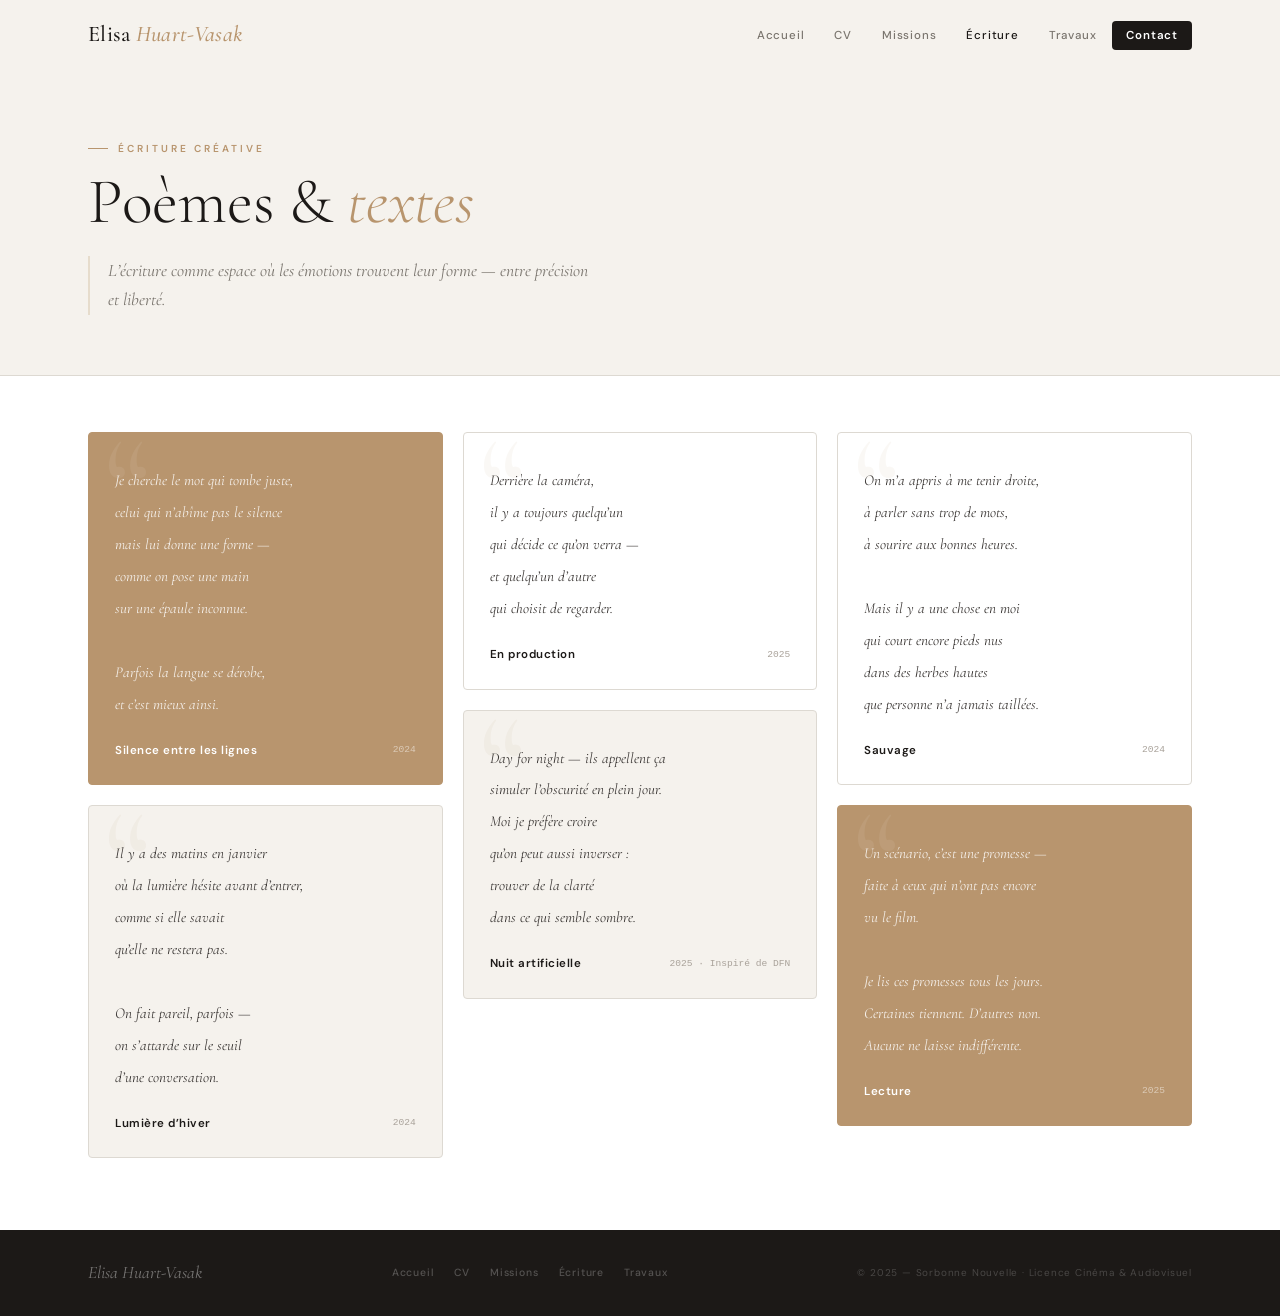
==== creation.html @ 59c96360 "Update creation.html" ====
<!DOCTYPE html>
<html lang="fr">
<head>
  <meta charset="UTF-8">
  <meta name="viewport" content="width=device-width, initial-scale=1.0">
  <title>Écriture — Elisa Huart-Vasak</title>
  <link rel="preconnect" href="https://fonts.googleapis.com">
  <link rel="preconnect" href="https://fonts.gstatic.com" crossorigin>
  <link href="https://fonts.googleapis.com/css2?family=Cormorant+Garamond:ital,wght@0,300;0,400;0,500;0,600;1,300;1,400;1,600&family=DM+Sans:ital,opsz,wght@0,9..40,300;0,9..40,400;0,9..40,500;0,9..40,600;1,9..40,300&display=swap" rel="stylesheet">
  <link rel="stylesheet" href="https://cdnjs.cloudflare.com/ajax/libs/font-awesome/6.5.0/css/all.min.css">
  <style>
/* ================================================
   ELISA MOREAU — Portfolio
   Style : Canva Editorial · Blanc cassé · Luxe soft
   Fonts : Cormorant Garamond + DM Sans
   ================================================ */

@import url('https://fonts.googleapis.com/css2?family=Cormorant+Garamond:ital,wght@0,300;0,400;0,500;0,600;1,300;1,400;1,600&family=DM+Sans:ital,opsz,wght@0,9..40,300;0,9..40,400;0,9..40,500;0,9..40,600;1,9..40,300&display=swap');

/* ── VARIABLES ─────────────────────────────── */
:root {
  --cream:    #f5f2ed;
  --cream2:   #ede9e2;
  --cream3:   #e4dfd6;
  --white:    #ffffff;
  --ink:      #1c1917;
  --ink2:     #3c3836;
  --ink3:     #7a756e;
  --ink4:     #a9a29a;
  --border:   #ddd9d2;
  --border2:  #ccc7bf;
  --sand:     #c4a882;
  --sand2:    #b8956e;
  --sand-bg:  rgba(196,168,130,.1);
  --sand-bdr: rgba(196,168,130,.3);
  --serif:    'Cormorant Garamond', Georgia, serif;
  --sans:     'DM Sans', sans-serif;
  --ease:     cubic-bezier(.22,1,.36,1);
  --r:        4px;
}

/* ── RESET ─────────────────────────────────── */
*,*::before,*::after{box-sizing:border-box;margin:0;padding:0}
html{scroll-behavior:smooth}
body{
  background:var(--white);
  color:var(--ink);
  font-family:var(--sans);
  font-size:14.5px;
  line-height:1.7;
  -webkit-font-smoothing:antialiased;
  overflow-x:hidden;
}
a{color:inherit;text-decoration:none}
img{max-width:100%;display:block;object-fit:cover}
ul{list-style:none}
button{font-family:inherit;cursor:pointer;border:none;background:none}

/* ── SCROLLBAR ─────────────────────────────── */
::-webkit-scrollbar{width:3px}
::-webkit-scrollbar-track{background:var(--cream)}
::-webkit-scrollbar-thumb{background:var(--sand);border-radius:2px}

/* ================================================
   NAVIGATION
   ================================================ */
.nav{
  position:fixed;top:0;left:0;right:0;z-index:900;
  transition:background .4s,border-color .4s,box-shadow .4s;
  border-bottom:1px solid transparent;
}
.nav.scrolled{
  background:rgba(255,255,255,.96);
  backdrop-filter:blur(20px);
  border-bottom-color:var(--border);
  box-shadow:0 1px 0 var(--border);
}
.nav-inner{
  max-width:1200px;margin:0 auto;padding:0 48px;
  height:68px;display:flex;align-items:center;justify-content:space-between;
}
.nav-brand{
  font-family:var(--serif);
  font-size:1.4rem;font-weight:500;
  letter-spacing:.3px;color:var(--ink);
}
.nav-brand em{font-style:italic;color:var(--sand2)}
.nav-links{display:flex;align-items:center;gap:2px}
.nav-links a{
  font-size:.72rem;font-weight:500;letter-spacing:.8px;
  color:var(--ink3);padding:7px 14px;border-radius:var(--r);
  transition:color .2s,background .2s;
}
.nav-links a:hover{color:var(--ink);background:var(--cream)}
.nav-links a.active{color:var(--ink)}
.nav-cta{
  background:var(--ink) !important;color:var(--white) !important;
  border-radius:var(--r) !important;font-weight:600 !important;
  transition:background .25s,transform .2s !important;
}
.nav-cta:hover{background:var(--sand2) !important;transform:translateY(-1px)}
.burger{display:none;flex-direction:column;gap:5px;width:26px}
.burger span{display:block;height:1.5px;background:var(--ink);border-radius:2px;transition:.3s}

/* ================================================
   BUTTONS
   ================================================ */
.btn{
  display:inline-flex;align-items:center;gap:8px;
  font-family:var(--sans);font-size:.72rem;font-weight:600;
  letter-spacing:.8px;padding:12px 28px;border-radius:var(--r);
  transition:.25s var(--ease);cursor:pointer;border:none;
}
.btn-dark{background:var(--ink);color:var(--white)}
.btn-dark:hover{background:var(--sand2);transform:translateY(-2px);box-shadow:0 6px 20px rgba(184,149,110,.25)}
.btn-outline{background:transparent;color:var(--ink2);border:1.5px solid var(--border2)}
.btn-outline:hover{border-color:var(--sand);color:var(--sand2);transform:translateY(-2px)}
.btn-sand{background:var(--sand-bg);color:var(--sand2);border:1px solid var(--sand-bdr)}
.btn-sand:hover{background:var(--sand2);color:var(--white);transform:translateY(-1px)}

/* ================================================
   LAYOUT
   ================================================ */
.container{max-width:1200px;margin:0 auto;padding:0 48px}
.section{padding:100px 0}
.section-cream{background:var(--cream)}
.section-cream2{background:var(--cream2)}

/* ================================================
   ATOMS
   ================================================ */
.eyebrow{
  font-family:var(--sans);font-size:.63rem;font-weight:600;
  letter-spacing:3px;text-transform:uppercase;color:var(--sand2);
  display:flex;align-items:center;gap:10px;margin-bottom:14px;
}
.eyebrow::before{content:'';width:20px;height:1px;background:var(--sand2);flex-shrink:0}
.h1-display{
  font-family:var(--serif);font-size:clamp(3.5rem,7vw,7rem);
  font-weight:300;line-height:.92;letter-spacing:-.5px;color:var(--ink);
}
.h1-display em{font-style:italic;color:var(--sand2);display:block}
.h2{
  font-family:var(--serif);font-size:clamp(2rem,4vw,3.4rem);
  font-weight:300;line-height:1.1;color:var(--ink);letter-spacing:-.3px;
}
.h2 em{font-style:italic;color:var(--sand2)}
.h3{
  font-family:var(--serif);font-size:1.45rem;font-weight:500;
  color:var(--ink);line-height:1.2;
}
.body-lg{font-size:.95rem;line-height:1.8;color:var(--ink3)}
.body-sm{font-size:.82rem;line-height:1.75;color:var(--ink3)}
.caption{
  font-family:var(--sans);font-size:.62rem;font-weight:600;
  letter-spacing:2px;text-transform:uppercase;color:var(--ink4);
}
.divider{height:1px;background:var(--border);margin:0}
.tag{
  display:inline-block;font-size:.6rem;font-weight:500;letter-spacing:.5px;
  color:var(--ink3);background:var(--cream);border:1px solid var(--border);
  padding:4px 12px;border-radius:99px;transition:.2s;
}
.tag:hover{border-color:var(--sand);color:var(--sand2)}

/* ================================================
   REVEAL ANIMATION
   ================================================ */
[data-r]{
  opacity:0;transform:translateY(20px);
  transition:opacity .75s var(--ease),transform .75s var(--ease);
}
[data-r="right"]{transform:translateX(20px)}
[data-r="left"]{transform:translateX(-20px)}
[data-r="scale"]{transform:scale(.97);opacity:0}
[data-r].in{opacity:1;transform:none}

/* ================================================
   HERO
   ================================================ */
.hero{
  min-height:100svh;display:grid;
  grid-template-columns:1fr 1fr;
  padding-top:68px;
}
.hero-left{
  background:var(--cream);
  display:flex;flex-direction:column;justify-content:center;
  padding:80px 64px 80px 48px;gap:32px;
}
.hero-pretitle{
  display:flex;align-items:center;gap:10px;
  font-size:.63rem;font-weight:600;letter-spacing:3px;
  text-transform:uppercase;color:var(--sand2);
}
.hero-pretitle-line{width:24px;height:1px;background:var(--sand2)}
.hero-title{margin:0}
.hero-sub{
  font-family:var(--serif);font-size:1.15rem;font-style:italic;
  color:var(--ink3);line-height:1.7;max-width:440px;
  padding-left:18px;border-left:2px solid var(--sand-bdr);
}
.hero-btns{display:flex;gap:12px;flex-wrap:wrap}
.hero-stats{
  display:flex;gap:0;border:1px solid var(--border);border-radius:var(--r);
  overflow:hidden;align-self:flex-start;
}
.hero-stat{
  padding:16px 28px;border-right:1px solid var(--border);
}
.hero-stat:last-child{border-right:none}
.stat-n{font-family:var(--serif);font-size:1.8rem;font-weight:500;color:var(--ink);line-height:1}
.stat-l{font-size:.58rem;font-weight:600;letter-spacing:1.5px;text-transform:uppercase;color:var(--ink4);margin-top:3px}

/* Hero right */
.hero-right{
  position:relative;overflow:hidden;
  background:var(--cream2);
  display:flex;flex-direction:column;
}
.hero-img-main{
  flex:1;position:relative;overflow:hidden;
  background:linear-gradient(160deg,var(--cream2) 0%,var(--cream3) 100%);
  display:flex;align-items:center;justify-content:center;
}
.hero-ph-letter{
  font-family:var(--serif);font-size:18vw;font-weight:300;font-style:italic;
  color:rgba(196,168,130,.15);user-select:none;line-height:1;
}
.hero-img-caption{
  padding:18px 28px;border-top:1px solid var(--border);
  display:flex;align-items:center;justify-content:space-between;
  background:var(--white);
}
.hero-scroll{
  display:flex;align-items:center;gap:10px;
  font-size:.6rem;font-weight:600;letter-spacing:2px;text-transform:uppercase;color:var(--ink4);
}
.hero-scroll-line{
  width:36px;height:1px;background:var(--border2);position:relative;overflow:hidden;
}
.hero-scroll-line::after{
  content:'';position:absolute;top:0;left:-100%;width:100%;height:100%;
  background:var(--sand);animation:slideRight 1.8s var(--ease) infinite;
}
@keyframes slideRight{to{left:100%}}

/* ================================================
   ABOUT
   ================================================ */
.about-grid{
  display:grid;grid-template-columns:340px 1fr;
  gap:0;border:1px solid var(--border);border-radius:var(--r);overflow:hidden;
}
.about-photo{
  background:var(--cream2);position:relative;
  display:flex;align-items:center;justify-content:center;
  min-height:480px;overflow:hidden;
}
.about-ph{
  font-family:var(--serif);font-size:12rem;font-weight:300;font-style:italic;
  color:rgba(196,168,130,.18);user-select:none;
}
.about-photo-label{
  position:absolute;bottom:0;left:0;right:0;
  padding:14px 20px;
  background:rgba(255,255,255,.9);
  backdrop-filter:blur(8px);
  border-top:1px solid var(--border);
}
.about-body{
  padding:52px 52px 48px;
  display:flex;flex-direction:column;gap:28px;
  border-left:1px solid var(--border);
}
.about-quote{
  font-family:var(--serif);font-size:1.4rem;font-style:italic;
  color:var(--ink2);line-height:1.65;
  border-left:2px solid var(--sand);padding-left:20px;
}
.about-text{font-size:.86rem;color:var(--ink3);line-height:1.8}
.about-pills{display:flex;flex-wrap:wrap;gap:8px}
.about-info-grid{
  display:grid;grid-template-columns:1fr 1fr;gap:0;
  border:1px solid var(--border);border-radius:var(--r);overflow:hidden;
}
.about-info-item{
  padding:14px 18px;border-right:1px solid var(--border);border-bottom:1px solid var(--border);
}
.about-info-item:nth-child(2n){border-right:none}
.about-info-item:nth-last-child(-n+2){border-bottom:none}
.info-k{font-size:.6rem;font-weight:600;letter-spacing:1.5px;text-transform:uppercase;color:var(--ink4);margin-bottom:3px}
.info-v{font-size:.82rem;color:var(--ink2);font-weight:500}
.about-cta{
  display:inline-flex;align-items:center;gap:8px;
  font-size:.72rem;font-weight:600;letter-spacing:.5px;color:var(--sand2);
  padding-bottom:2px;border-bottom:1px solid var(--sand-bdr);
  transition:gap .2s,border-color .2s;align-self:flex-start;
}
.about-cta:hover{gap:13px;border-color:var(--sand2)}

/* ================================================
   SECTION HEADER
   ================================================ */
.section-hd{
  display:flex;align-items:flex-end;justify-content:space-between;
  margin-bottom:52px;gap:20px;
}
.link-more{
  font-size:.7rem;font-weight:600;letter-spacing:.5px;color:var(--ink3);
  display:flex;align-items:center;gap:7px;white-space:nowrap;
  padding-bottom:2px;border-bottom:1px solid var(--border2);
  transition:color .2s,gap .2s,border-color .2s;
}
.link-more:hover{color:var(--sand2);border-color:var(--sand2);gap:11px}

/* ================================================
   WORKS / PRODUCTIONS
   ================================================ */
.works-feat{
  display:grid;grid-template-columns:1.2fr 1fr;
  border:1px solid var(--border);border-radius:var(--r);
  overflow:hidden;margin-bottom:20px;
  transition:box-shadow .3s;
}
.works-feat:hover{box-shadow:0 8px 40px rgba(0,0,0,.07)}
.works-feat-img{
  background:var(--cream2);position:relative;
  min-height:360px;display:flex;align-items:center;justify-content:center;
  overflow:hidden;
}
.works-feat-img.v2{background:var(--cream3)}
.works-feat-initial{
  font-family:var(--serif);font-size:10rem;font-weight:300;font-style:italic;
  color:rgba(196,168,130,.15);user-select:none;
}
.works-feat-badge{
  position:absolute;top:16px;left:16px;
  font-size:.58rem;font-weight:700;letter-spacing:1.5px;text-transform:uppercase;
  background:var(--ink);color:var(--white);padding:5px 12px;border-radius:2px;
}
.works-feat-overlay{
  position:absolute;inset:0;
  background:rgba(28,25,23,.5);
  display:flex;align-items:center;justify-content:center;
  opacity:0;transition:opacity .3s;
}
.works-feat:hover .works-feat-overlay{opacity:1}
.works-feat-body{
  padding:44px 44px 40px;
  display:flex;flex-direction:column;justify-content:center;gap:20px;
  border-left:1px solid var(--border);
}
.works-num{
  font-family:var(--serif);font-size:4rem;font-weight:300;font-style:italic;
  color:var(--cream3);line-height:1;
}
.works-title{font-family:var(--serif);font-size:2rem;font-weight:500;color:var(--ink);line-height:1.1;margin-bottom:4px}
.works-sub{font-size:.65rem;font-weight:600;letter-spacing:2px;text-transform:uppercase;color:var(--sand2)}
.works-desc{font-size:.84rem;color:var(--ink3);line-height:1.75}
.works-role{
  background:var(--sand-bg);border:1px solid var(--sand-bdr);
  border-radius:var(--r);padding:14px 18px;
}
.works-role-k{font-size:.58rem;font-weight:700;letter-spacing:2px;text-transform:uppercase;color:var(--sand2);margin-bottom:4px}
.works-role-v{font-size:.82rem;color:var(--ink2)}
.works-tags{display:flex;flex-wrap:wrap;gap:7px}

/* Small work cards */
.works-sm-grid{display:grid;grid-template-columns:repeat(3,1fr);gap:16px}
.work-sm{
  background:var(--white);border:1px solid var(--border);border-radius:var(--r);
  padding:28px;transition:box-shadow .25s,transform .25s,border-color .25s;
}
.work-sm:hover{box-shadow:0 4px 24px rgba(0,0,0,.07);transform:translateY(-3px);border-color:var(--sand-bdr)}
.work-sm-icon{
  width:40px;height:40px;background:var(--sand-bg);border:1px solid var(--sand-bdr);
  border-radius:var(--r);display:flex;align-items:center;justify-content:center;
  color:var(--sand2);font-size:.9rem;margin-bottom:16px;
}
.work-sm-title{font-family:var(--serif);font-size:1.1rem;font-weight:500;color:var(--ink);margin-bottom:8px}
.work-sm-desc{font-size:.78rem;color:var(--ink3);line-height:1.65}

/* ================================================
   POEMS
   ================================================ */
.poems-grid{
  columns:3;column-gap:20px;
}
.poem-card{
  break-inside:avoid;background:var(--white);
  border:1px solid var(--border);border-radius:var(--r);
  padding:36px 28px 26px;margin-bottom:20px;position:relative;
  overflow:hidden;transition:box-shadow .3s,transform .3s,border-color .3s;
}
.poem-card:hover{box-shadow:0 6px 28px rgba(0,0,0,.07);transform:translateY(-3px);border-color:var(--border2)}
.poem-card.sand-bg{background:var(--sand2);border-color:var(--sand2)}
.poem-card.cream-bg{background:var(--cream)}
.poem-card.sand-bg .poem-body{color:rgba(255,255,255,.87)}
.poem-card.sand-bg .poem-ft-title{color:#fff}
.poem-card.sand-bg .poem-ft-year{color:rgba(255,255,255,.5)}
.poem-card.sand-bg .poem-q{color:rgba(255,255,255,.08)}
.poem-q{
  position:absolute;top:-18px;left:14px;
  font-family:var(--serif);font-size:9rem;line-height:1;
  color:rgba(196,168,130,.08);user-select:none;pointer-events:none;
}
.poem-body{
  font-family:var(--serif);font-size:.95rem;font-style:italic;
  color:var(--ink2);line-height:2.1;margin-bottom:22px;
  position:relative;z-index:1;
}
.poem-footer{display:flex;align-items:center;justify-content:space-between;gap:8px}
.poem-ft-title{font-size:.72rem;font-weight:600;letter-spacing:.5px;color:var(--ink)}
.poem-ft-year{font-size:.6rem;color:var(--ink4);font-family:monospace}

/* ================================================
   SKILLS
   ================================================ */
.skills-layout{display:grid;grid-template-columns:.85fr 1.15fr;gap:80px;align-items:center}
.skills-bars{display:flex;flex-direction:column;gap:22px}
.skill-row{}
.skill-top{
  display:flex;justify-content:space-between;
  font-size:.8rem;font-weight:500;color:var(--ink2);margin-bottom:8px;
}
.skill-pct{font-size:.7rem;color:var(--ink4);font-family:monospace}
.skill-track{height:2px;background:var(--border);border-radius:2px;position:relative;overflow:visible}
.skill-fill{
  height:100%;background:var(--sand);border-radius:2px;
  width:0;transition:width 1.3s var(--ease);position:relative;
}
.skill-fill::after{
  content:'';position:absolute;right:-5px;top:-5px;
  width:12px;height:12px;background:var(--white);
  border:2.5px solid var(--sand2);border-radius:50%;
  box-shadow:0 0 0 4px var(--sand-bg);
}
.skill-fill.animated{width:var(--w)}

/* ================================================
   CV / TIMELINE
   ================================================ */
.cv-cols{display:grid;grid-template-columns:1fr 1fr;gap:60px}
.cv-col-hd{
  font-size:.62rem;font-weight:700;letter-spacing:2.5px;text-transform:uppercase;
  color:var(--ink4);padding-bottom:14px;border-bottom:1px solid var(--border);
  margin-bottom:28px;display:flex;align-items:center;gap:8px;
}
.cv-col-hd i{color:var(--sand2)}
.tl{display:flex;flex-direction:column}
.tl-item{display:grid;grid-template-columns:70px 1fr;gap:0 20px;padding-bottom:28px}
.tl-item:last-child{padding-bottom:0}
.tl-year{font-size:.62rem;color:var(--ink4);text-align:right;padding-top:5px;line-height:1.5}
.tl-right{padding-left:20px;border-left:1px solid var(--border);position:relative}
.tl-right::before{
  content:'';position:absolute;left:-5px;top:7px;
  width:9px;height:9px;border-radius:50%;
  background:var(--white);border:2px solid var(--border2);
}
.tl-item.now .tl-right::before{background:var(--sand2);border-color:var(--sand2)}
.tl-title{font-family:var(--serif);font-size:1rem;font-weight:600;color:var(--ink);margin-bottom:2px}
.tl-co{font-size:.72rem;font-weight:600;color:var(--sand2);margin-bottom:6px}
.tl-desc{font-size:.78rem;color:var(--ink3);line-height:1.65}
.tl-badge{
  display:inline-block;margin-top:8px;
  font-size:.57rem;font-weight:700;letter-spacing:1px;text-transform:uppercase;
  color:var(--sand2);background:var(--sand-bg);border:1px solid var(--sand-bdr);
  padding:3px 9px;border-radius:99px;
}

/* ================================================
   DEVOIRS / TRAVAUX
   ================================================ */
.devoir-group{margin-bottom:44px}
.devoir-group-hd{
  font-size:.62rem;font-weight:700;letter-spacing:2.5px;text-transform:uppercase;
  color:var(--ink4);padding-bottom:12px;border-bottom:1px solid var(--border);
  margin-bottom:4px;display:flex;align-items:center;gap:8px;
}
.devoir-group-hd i{color:var(--sand2)}
.devoir-row{
  display:flex;align-items:center;gap:14px;padding:14px 10px;
  border-bottom:1px solid var(--border);border-radius:var(--r);
  transition:background .2s;
}
.devoir-row:hover{background:var(--cream)}
.devoir-row:hover .dl-btn{opacity:1;transform:none}
.dv-icon{
  width:36px;height:36px;flex-shrink:0;background:var(--cream);
  border:1px solid var(--border);border-radius:var(--r);
  display:flex;align-items:center;justify-content:center;
  color:var(--sand2);font-size:.82rem;transition:background .2s;
}
.devoir-row:hover .dv-icon{background:var(--sand-bg);border-color:var(--sand-bdr)}
.dv-main{flex:1}
.dv-name{font-size:.85rem;font-weight:500;color:var(--ink);margin-bottom:2px}
.dv-course{font-size:.7rem;color:var(--ink4)}
.dv-date{font-size:.63rem;color:var(--ink4);font-family:monospace;flex-shrink:0}
.dl-btn{
  width:30px;height:30px;flex-shrink:0;border:1px solid var(--border2);
  border-radius:var(--r);display:flex;align-items:center;justify-content:center;
  color:var(--ink3);font-size:.7rem;text-decoration:none;
  opacity:0;transform:translateX(4px);
  transition:opacity .2s,transform .2s,background .2s,color .2s;
}
.dl-btn:hover{background:var(--ink);color:var(--white);border-color:var(--ink)}

/* ================================================
   CONTACT
   ================================================ */
.contact-wrap{display:grid;grid-template-columns:.9fr 1.1fr;gap:72px;align-items:start}
.contact-quote{
  font-family:var(--serif);font-size:1.3rem;font-style:italic;
  color:var(--ink2);line-height:1.7;margin-top:20px;
  padding-left:18px;border-left:2px solid var(--sand-bdr);
}
.contact-links{display:flex;flex-direction:column;gap:2px;margin-top:28px}
.contact-link{
  display:flex;align-items:center;gap:12px;
  padding:13px 0;font-size:.84rem;color:var(--ink3);
  border-bottom:1px solid var(--border);transition:color .2s,padding-left .2s;
}
.contact-link i{color:var(--sand2);width:16px;text-align:center;flex-shrink:0}
.contact-link:hover{color:var(--sand2);padding-left:6px}
.contact-form{display:flex;flex-direction:column;gap:16px}
.form-row{display:grid;grid-template-columns:1fr 1fr;gap:16px}
.fg{display:flex;flex-direction:column;gap:5px}
.fg label{font-size:.6rem;font-weight:700;letter-spacing:1.5px;text-transform:uppercase;color:var(--ink4)}
.fg input,.fg textarea{
  background:var(--cream);border:1.5px solid var(--border);
  border-radius:var(--r);padding:11px 14px;font-family:var(--sans);
  font-size:.85rem;color:var(--ink);outline:none;resize:none;
  transition:border-color .2s,box-shadow .2s;
}
.fg input::placeholder,.fg textarea::placeholder{color:var(--ink4)}
.fg input:focus,.fg textarea:focus{
  border-color:var(--sand);
  box-shadow:0 0 0 3px rgba(196,168,130,.15);
  background:var(--white);
}

/* ================================================
   FOOTER
   ================================================ */
.footer{background:var(--ink);padding:28px 0}
.footer-inner{
  display:flex;align-items:center;justify-content:space-between;
  gap:20px;flex-wrap:wrap;
}
.footer-brand{
  font-family:var(--serif);font-size:1.1rem;
  font-style:italic;font-weight:400;color:rgba(255,255,255,.4);
}
.footer-nav{display:flex;gap:20px}
.footer-nav a{font-size:.65rem;font-weight:500;letter-spacing:.8px;color:rgba(255,255,255,.25);transition:color .2s}
.footer-nav a:hover{color:rgba(255,255,255,.7)}
.footer-copy{font-size:.62rem;letter-spacing:.8px;color:rgba(255,255,255,.2)}

/* ================================================
   PAGE HERO (sous-pages)
   ================================================ */
.page-top{
  padding:140px 0 72px;
  border-bottom:1px solid var(--border);
  background:var(--cream);
}
.page-top .eyebrow{margin-bottom:10px}

/* ================================================
   ENTRY ANIMATIONS
   ================================================ */
@keyframes fadeUp{from{opacity:0;transform:translateY(16px)}to{opacity:1;transform:none}}
@keyframes fadeIn{from{opacity:0}to{opacity:1}}
[data-a]{opacity:0}
[data-a="0"]{animation:fadeUp .65s var(--ease) .1s forwards}
[data-a="1"]{animation:fadeUp .75s var(--ease) .25s forwards}
[data-a="2"]{animation:fadeUp .75s var(--ease) .4s forwards}
[data-a="3"]{animation:fadeUp .75s var(--ease) .55s forwards}
[data-a="4"]{animation:fadeIn .9s var(--ease) .6s forwards}

/* ================================================
   RESPONSIVE
   ================================================ */
@media(max-width:1024px){
  .hero{grid-template-columns:1fr}
  .hero-right{height:auto;border-top:1px solid var(--border)}
  .hero-img-main{height:300px}
  .about-grid{grid-template-columns:1fr}
  .about-photo{min-height:260px}
  .cv-cols{grid-template-columns:1fr;gap:40px}
  .skills-layout{grid-template-columns:1fr;gap:40px}
  .contact-wrap{grid-template-columns:1fr;gap:44px}
  .section-hd{flex-direction:column;align-items:flex-start;gap:12px}
  .works-feat{grid-template-columns:1fr}
  .works-feat-img{min-height:240px}
  .works-sm-grid{grid-template-columns:1fr 1fr}
}
@media(max-width:640px){
  .container{padding:0 20px}
  .nav-inner{padding:0 20px}
  .nav-links{display:none}
  .burger{display:flex}
  .hero-left{padding:50px 20px 36px}
  .poems-grid{columns:1}
  .form-row{grid-template-columns:1fr}
  .works-sm-grid{grid-template-columns:1fr}
  .footer-nav{display:none}
  .footer-inner{flex-direction:column;align-items:flex-start;gap:12px}
  .section{padding:72px 0}
  .hero-stats{flex-direction:column;align-self:stretch}
  .hero-stat{border-right:none;border-bottom:1px solid var(--border)}
  .hero-stat:last-child{border-bottom:none}
}


.page-top{padding:140px 0 60px;border-bottom:1px solid var(--border);background:var(--cream)}
.dl-strip{background:var(--ink);color:#fff;border-radius:var(--r);padding:24px 36px;display:flex;align-items:center;justify-content:space-between;gap:24px;margin-bottom:48px}
.dl-strip p{font-family:var(--serif);font-size:1.05rem;font-style:italic;color:rgba(255,255,255,.65)}
.btn-light{background:#fff!important;color:var(--ink)!important}
.btn-light:hover{background:var(--sand2)!important;color:#fff!important}
.cv-grid{display:grid;grid-template-columns:1fr 1fr;gap:52px;padding:52px 0}
.cv-col-hd{font-size:.62rem;font-weight:700;letter-spacing:2.5px;text-transform:uppercase;color:var(--ink4);padding-bottom:12px;border-bottom:1px solid var(--border);margin-bottom:24px;display:flex;align-items:center;gap:8px}
.cv-col-hd i{color:var(--sand2)}
.tl{display:flex;flex-direction:column}
.tl-item{display:grid;grid-template-columns:70px 1fr;gap:0 16px;padding-bottom:22px}
.tl-item:last-child{padding-bottom:0}
.tl-year{font-size:.6rem;color:var(--ink4);text-align:right;padding-top:5px;line-height:1.5}
.tl-right{padding-left:18px;border-left:1px solid var(--border);position:relative}
.tl-right::before{content:'';position:absolute;left:-5px;top:7px;width:9px;height:9px;border-radius:50%;background:var(--white);border:2px solid var(--border2)}
.tl-item.now .tl-right::before{background:var(--sand2);border-color:var(--sand2)}
.tl-title{font-family:var(--serif);font-size:1rem;font-weight:600;color:var(--ink);margin-bottom:2px}
.tl-co{font-size:.72rem;font-weight:600;color:var(--sand2);margin-bottom:6px}
.tl-desc{font-size:.78rem;color:var(--ink3);line-height:1.65}
.tl-badge{display:inline-block;margin-top:7px;font-size:.57rem;font-weight:700;letter-spacing:1px;text-transform:uppercase;color:var(--sand2);background:var(--sand-bg);border:1px solid var(--sand-bdr);padding:3px 9px;border-radius:99px}
.sk-box{background:var(--cream);border:1px solid var(--border);border-radius:var(--r);padding:36px;margin-bottom:52px}
.sk2{display:grid;grid-template-columns:1fr 1fr;gap:40px}
.sk-hd{font-size:.62rem;font-weight:700;letter-spacing:2px;text-transform:uppercase;color:var(--ink4);margin-bottom:14px;padding-bottom:8px;border-bottom:1px solid var(--border)}
.tools-row{display:flex;flex-wrap:wrap;gap:8px}
.mission-feat{display:grid;grid-template-columns:1.1fr 1fr;border:1px solid var(--border);border-radius:var(--r);overflow:hidden;margin-bottom:20px;transition:box-shadow .3s}
.mission-feat:hover{box-shadow:0 8px 40px rgba(0,0,0,.07)}
.mission-feat-img{background:var(--cream2);position:relative;min-height:320px;display:flex;align-items:center;justify-content:center;overflow:hidden}
.mission-feat-img.v2{background:var(--cream3)}
.mission-feat-initial{font-family:var(--serif);font-size:10rem;font-weight:300;font-style:italic;color:rgba(196,168,130,.15);user-select:none}
.mission-badge-top{position:absolute;top:16px;left:16px;font-size:.58rem;font-weight:700;letter-spacing:1.5px;text-transform:uppercase;background:var(--ink);color:#fff;padding:5px 12px;border-radius:2px}
.mission-feat-body{padding:40px;display:flex;flex-direction:column;justify-content:center;gap:18px;border-left:1px solid var(--border)}
.m-num{font-family:var(--serif);font-size:3.5rem;font-weight:300;font-style:italic;color:var(--cream3);line-height:1}
.m-title{font-family:var(--serif);font-size:1.9rem;font-weight:500;color:var(--ink);line-height:1.1}
.m-sub{font-size:.65rem;font-weight:600;letter-spacing:2px;text-transform:uppercase;color:var(--sand2);margin-bottom:2px}
.m-desc{font-size:.84rem;color:var(--ink3);line-height:1.75}
.m-role{background:var(--sand-bg);border:1px solid var(--sand-bdr);border-radius:var(--r);padding:14px 18px}
.m-role-k{font-size:.58rem;font-weight:700;letter-spacing:2px;text-transform:uppercase;color:var(--sand2);margin-bottom:4px}
.m-role-v{font-size:.82rem;color:var(--ink2)}
.exp-grid{display:grid;grid-template-columns:repeat(3,1fr);gap:16px;margin-top:20px}
.exp-card{background:var(--white);border:1px solid var(--border);border-radius:var(--r);padding:24px;transition:box-shadow .25s,transform .25s}
.exp-card:hover{box-shadow:0 4px 24px rgba(0,0,0,.07);transform:translateY(-3px)}
.exp-icon{width:38px;height:38px;background:var(--sand-bg);border:1px solid var(--sand-bdr);border-radius:var(--r);display:flex;align-items:center;justify-content:center;color:var(--sand2);font-size:.85rem;margin-bottom:14px}
.exp-title{font-family:var(--serif);font-size:1rem;font-weight:500;color:var(--ink);margin-bottom:6px}
.exp-desc{font-size:.77rem;color:var(--ink3);line-height:1.65}
.poem-masonry{columns:3;column-gap:20px}
.poem-card{break-inside:avoid;background:var(--white);border:1px solid var(--border);border-radius:var(--r);padding:32px 26px 24px;margin-bottom:20px;position:relative;overflow:hidden;transition:box-shadow .3s,transform .3s}
.poem-card:hover{box-shadow:0 6px 28px rgba(0,0,0,.07);transform:translateY(-3px)}
.poem-card.pc-sand{background:var(--sand2);border-color:var(--sand2)}
.poem-card.pc-cream{background:var(--cream)}
.poem-card.pc-sand .pc-body{color:rgba(255,255,255,.85)}
.poem-card.pc-sand .pc-title{color:#fff}
.poem-card.pc-sand .pc-year{color:rgba(255,255,255,.5)}
.poem-card.pc-sand .pc-q{color:rgba(255,255,255,.07)}
.pc-q{position:absolute;top:-18px;left:14px;font-family:var(--serif);font-size:9rem;line-height:1;color:rgba(196,168,130,.08);user-select:none;pointer-events:none}
.pc-body{font-family:var(--serif);font-size:.95rem;font-style:italic;color:var(--ink2);line-height:2.1;margin-bottom:20px;position:relative;z-index:1}
.pc-footer{display:flex;align-items:center;justify-content:space-between;gap:8px}
.pc-title{font-size:.72rem;font-weight:600;letter-spacing:.5px;color:var(--ink)}
.pc-year{font-size:.6rem;color:var(--ink4);font-family:monospace}
.dv-group{margin-bottom:40px}
.dv-group-hd{font-size:.62rem;font-weight:700;letter-spacing:2.5px;text-transform:uppercase;color:var(--ink4);padding-bottom:12px;border-bottom:1px solid var(--border);margin-bottom:4px;display:flex;align-items:center;gap:8px}
.dv-group-hd i{color:var(--sand2)}
.dv-row{display:flex;align-items:center;gap:14px;padding:13px 10px;border-bottom:1px solid var(--border);border-radius:var(--r);transition:background .2s}
.dv-row:hover{background:var(--cream)}
.dv-row:hover .dv-dl{opacity:1;transform:none}
.dv-icon{width:36px;height:36px;flex-shrink:0;background:var(--cream);border:1px solid var(--border);border-radius:var(--r);display:flex;align-items:center;justify-content:center;color:var(--sand2);font-size:.82rem;transition:background .2s}
.dv-row:hover .dv-icon{background:var(--sand-bg);border-color:var(--sand-bdr)}
.dv-main{flex:1}
.dv-name{font-size:.85rem;font-weight:500;color:var(--ink);margin-bottom:2px}
.dv-course{font-size:.7rem;color:var(--ink4)}
.dv-date{font-size:.63rem;color:var(--ink4);font-family:monospace;flex-shrink:0}
.dv-dl{width:30px;height:30px;flex-shrink:0;border:1px solid var(--border2);border-radius:var(--r);display:flex;align-items:center;justify-content:center;color:var(--ink3);font-size:.7rem;text-decoration:none;opacity:0;transform:translateX(4px);transition:opacity .2s,transform .2s,background .2s,color .2s}
.dv-dl:hover{background:var(--ink);color:#fff;border-color:var(--ink)}
@media(max-width:760px){.cv-grid{grid-template-columns:1fr}.sk2{grid-template-columns:1fr}.dl-strip{flex-direction:column;text-align:center}.mission-feat{grid-template-columns:1fr}.exp-grid{grid-template-columns:1fr 1fr}.poem-masonry{columns:1}}
@media(max-width:540px){.exp-grid{grid-template-columns:1fr}}

  </style>
</head>
<body>
<nav class="nav" id="nav">
  <div class="nav-inner">
    <a href="index.html" class="nav-brand">Elisa <em>Huart-Vasak</em></a>
    <ul class="nav-links">
      <li><a href="index.html">Accueil</a></li>
      <li><a href="cv.html">CV</a></li>
      <li><a href="missions.html">Missions</a></li>
      <li><a href="creation.html" class="active">Écriture</a></li>
      <li><a href="devoirs.html">Travaux</a></li>
      <li><a href="index.html#contact" class="nav-cta">Contact</a></li>
    </ul>
    <button class="burger" id="burger" aria-label="Menu"><span></span><span></span></button>
  </div>
</nav>
<div class="page-top"><div class="container">
  <p class="eyebrow">Écriture créative</p>
  <h1 class="h2" style="font-size:clamp(2.4rem,5vw,4rem)">Poèmes &amp; <em>textes</em></h1>
  <p style="font-family:var(--serif);font-size:1.1rem;font-style:italic;color:var(--ink3);margin-top:18px;padding-left:18px;border-left:2px solid var(--sand-bdr);max-width:500px;line-height:1.7">
    L&rsquo;écriture comme espace où les émotions trouvent leur forme &mdash; entre précision et liberté.
  </p>
</div></div>
<div class="container" style="padding-top:56px;padding-bottom:72px">
  <div class="poem-masonry">
    <div class="poem-card pc-sand" data-r>
      <div class="pc-q">&ldquo;</div>
      <p class="pc-body">Je cherche le mot qui tombe juste,<br>celui qui n&rsquo;abîme pas le silence<br>mais lui donne une forme &mdash;<br>comme on pose une main<br>sur une épaule inconnue.<br><br>Parfois la langue se dérobe,<br>et c&rsquo;est mieux ainsi.</p>
      <div class="pc-footer"><span class="pc-title">Silence entre les lignes</span><span class="pc-year">2024</span></div>
    </div>
    <div class="poem-card pc-cream" data-r>
      <div class="pc-q">&ldquo;</div>
      <p class="pc-body">Il y a des matins en janvier<br>où la lumière hésite avant d&rsquo;entrer,<br>comme si elle savait<br>qu&rsquo;elle ne restera pas.<br><br>On fait pareil, parfois &mdash;<br>on s&rsquo;attarde sur le seuil<br>d&rsquo;une conversation.</p>
      <div class="pc-footer"><span class="pc-title">Lumière d&rsquo;hiver</span><span class="pc-year">2024</span></div>
    </div>
    <div class="poem-card" data-r>
      <div class="pc-q">&ldquo;</div>
      <p class="pc-body">Derrière la caméra,<br>il y a toujours quelqu&rsquo;un<br>qui décide ce qu&rsquo;on verra &mdash;<br>et quelqu&rsquo;un d&rsquo;autre<br>qui choisit de regarder.</p>
      <div class="pc-footer"><span class="pc-title">En production</span><span class="pc-year">2025</span></div>
    </div>
    <div class="poem-card pc-cream" data-r>
      <div class="pc-q">&ldquo;</div>
      <p class="pc-body">Day for night &mdash; ils appellent ça<br>simuler l&rsquo;obscurité en plein jour.<br>Moi je préfère croire<br>qu&rsquo;on peut aussi inverser :<br>trouver de la clarté<br>dans ce qui semble sombre.</p>
      <div class="pc-footer"><span class="pc-title">Nuit artificielle</span><span class="pc-year">2025 &middot; Inspiré de DFN</span></div>
    </div>
    <div class="poem-card" data-r>
      <div class="pc-q">&ldquo;</div>
      <p class="pc-body">On m&rsquo;a appris à me tenir droite,<br>à parler sans trop de mots,<br>à sourire aux bonnes heures.<br><br>Mais il y a une chose en moi<br>qui court encore pieds nus<br>dans des herbes hautes<br>que personne n&rsquo;a jamais taillées.</p>
      <div class="pc-footer"><span class="pc-title">Sauvage</span><span class="pc-year">2024</span></div>
    </div>
    <div class="poem-card pc-sand" data-r>
      <div class="pc-q">&ldquo;</div>
      <p class="pc-body">Un scénario, c&rsquo;est une promesse &mdash;<br>faite à ceux qui n&rsquo;ont pas encore<br>vu le film.<br><br>Je lis ces promesses tous les jours.<br>Certaines tiennent. D&rsquo;autres non.<br>Aucune ne laisse indifférente.</p>
      <div class="pc-footer"><span class="pc-title">Lecture</span><span class="pc-year">2025</span></div>
    </div>
  </div>
</div>
<footer class="footer">
  <div class="container footer-inner">
    <span class="footer-brand">Elisa Huart-Vasak</span>
    <nav class="footer-nav">
      <a href="index.html">Accueil</a><a href="cv.html">CV</a>
      <a href="missions.html">Missions</a><a href="creation.html">Écriture</a><a href="devoirs.html">Travaux</a>
    </nav>
    <span class="footer-copy">&copy; 2025 &mdash; Sorbonne Nouvelle &middot; Licence Cinéma &amp; Audiovisuel</span>
  </div>
</footer>
<script>
/* ================================
   ELISA MOREAU — main.js (clean)
   ================================ */

/* NAV scroll shadow */
const nav = document.getElementById('nav');
if (nav) {
  window.addEventListener('scroll', () => {
    nav.classList.toggle('scrolled', window.scrollY > 20);
  }, { passive: true });
}

/* Scroll reveal */
document.addEventListener('DOMContentLoaded', () => {

  const obs = new IntersectionObserver((entries) => {
    entries.forEach((e, i) => {
      if (!e.isIntersecting) return;
      setTimeout(() => {
        e.target.classList.add('in');
        e.target.querySelectorAll('.skill-fill').forEach(b => b.classList.add('animated'));
      }, (Array.from(document.querySelectorAll('[data-r]')).indexOf(e.target) % 5) * 80);
      obs.unobserve(e.target);
    });
  }, { threshold: 0.08, rootMargin: '0px 0px -30px 0px' });

  document.querySelectorAll('[data-r]').forEach(el => obs.observe(el));

  /* Skill bars visible on load (hero area) */
  const skillObs = new IntersectionObserver((entries) => {
    entries.forEach(e => {
      if (!e.isIntersecting) return;
      e.target.classList.add('animated');
      skillObs.unobserve(e.target);
    });
  }, { threshold: 0.4 });
  document.querySelectorAll('.skill-fill').forEach(b => skillObs.observe(b));

  /* Live clock */
  const clock = document.getElementById('live-time');
  if (clock) {
    const t = () => { clock.textContent = new Date().toLocaleTimeString('fr-FR'); };
    t(); setInterval(t, 1000);
  }

  /* Burger */
  const burger = document.getElementById('burger');
  const links = document.querySelector('.nav-links');
  if (burger && links) {
    let open = false;
    burger.addEventListener('click', () => {
      open = !open;
      links.style.cssText = open
        ? 'display:flex;flex-direction:column;position:absolute;top:68px;left:0;right:0;background:rgba(255,255,255,.97);backdrop-filter:blur(20px);padding:12px 20px 20px;border-bottom:1px solid #ddd9d2;gap:2px;z-index:899'
        : '';
      if (!open) links.removeAttribute('style');
    });
  }
});

/* Contact form */
function handleForm(e) {
  e.preventDefault();
  const btn = document.getElementById('form-btn');
  const msg = document.getElementById('form-msg');
  if (!btn) return;
  btn.innerHTML = '<i class="fas fa-spinner fa-spin"></i> Envoi en cours...';
  btn.disabled = true;
  setTimeout(() => {
    btn.innerHTML = '<i class="fas fa-check"></i> Message envoyé !';
    btn.style.background = '#5a8a6a';
    if (msg) { msg.style.display = 'block'; msg.textContent = 'Merci ! Elisa vous répondra dans les plus brefs délais.'; }
    setTimeout(() => {
      btn.innerHTML = '<i class="fa-regular fa-paper-plane"></i> Envoyer';
      btn.disabled = false; btn.style.background = '';
      if (msg) msg.style.display = 'none';
    }, 4000);
  }, 1500);
}

</script>
</body>
</html>
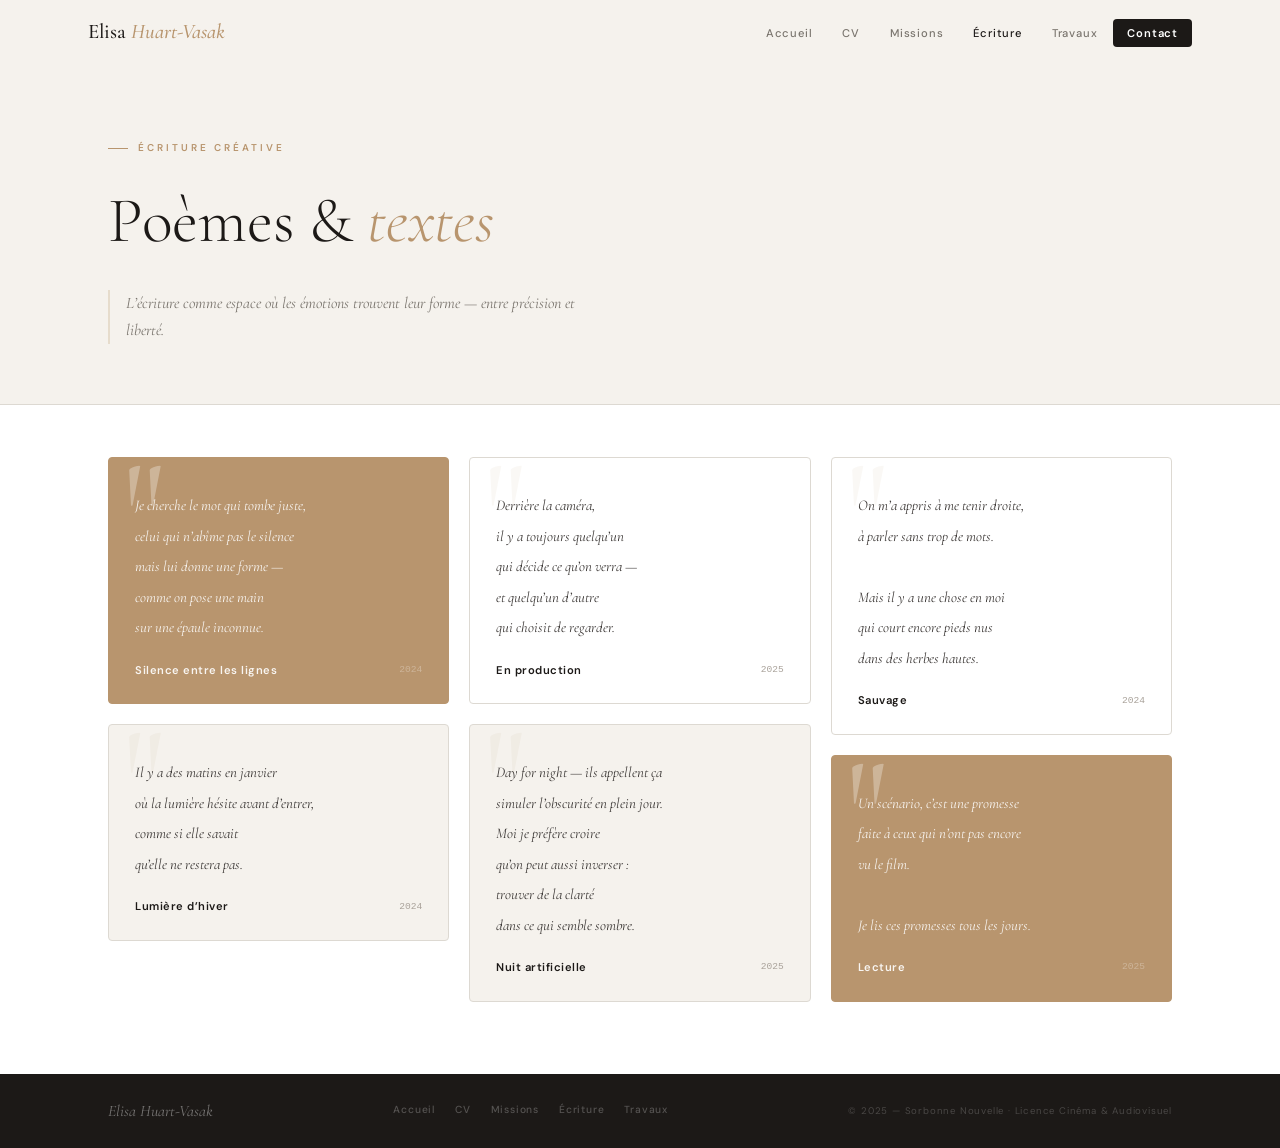
==== commit eb2a698a: "Update creation.html" ====
--- a/creation.html
+++ b/creation.html
@@ -8,687 +8,7 @@
   <link rel="preconnect" href="https://fonts.gstatic.com" crossorigin>
   <link href="https://fonts.googleapis.com/css2?family=Cormorant+Garamond:ital,wght@0,300;0,400;0,500;0,600;1,300;1,400;1,600&family=DM+Sans:ital,opsz,wght@0,9..40,300;0,9..40,400;0,9..40,500;0,9..40,600;1,9..40,300&display=swap" rel="stylesheet">
   <link rel="stylesheet" href="https://cdnjs.cloudflare.com/ajax/libs/font-awesome/6.5.0/css/all.min.css">
-  <style>
-/* ================================================
-   ELISA MOREAU — Portfolio
-   Style : Canva Editorial · Blanc cassé · Luxe soft
-   Fonts : Cormorant Garamond + DM Sans
-   ================================================ */
-
-@import url('https://fonts.googleapis.com/css2?family=Cormorant+Garamond:ital,wght@0,300;0,400;0,500;0,600;1,300;1,400;1,600&family=DM+Sans:ital,opsz,wght@0,9..40,300;0,9..40,400;0,9..40,500;0,9..40,600;1,9..40,300&display=swap');
-
-/* ── VARIABLES ─────────────────────────────── */
-:root {
-  --cream:    #f5f2ed;
-  --cream2:   #ede9e2;
-  --cream3:   #e4dfd6;
-  --white:    #ffffff;
-  --ink:      #1c1917;
-  --ink2:     #3c3836;
-  --ink3:     #7a756e;
-  --ink4:     #a9a29a;
-  --border:   #ddd9d2;
-  --border2:  #ccc7bf;
-  --sand:     #c4a882;
-  --sand2:    #b8956e;
-  --sand-bg:  rgba(196,168,130,.1);
-  --sand-bdr: rgba(196,168,130,.3);
-  --serif:    'Cormorant Garamond', Georgia, serif;
-  --sans:     'DM Sans', sans-serif;
-  --ease:     cubic-bezier(.22,1,.36,1);
-  --r:        4px;
-}
-
-/* ── RESET ─────────────────────────────────── */
-*,*::before,*::after{box-sizing:border-box;margin:0;padding:0}
-html{scroll-behavior:smooth}
-body{
-  background:var(--white);
-  color:var(--ink);
-  font-family:var(--sans);
-  font-size:14.5px;
-  line-height:1.7;
-  -webkit-font-smoothing:antialiased;
-  overflow-x:hidden;
-}
-a{color:inherit;text-decoration:none}
-img{max-width:100%;display:block;object-fit:cover}
-ul{list-style:none}
-button{font-family:inherit;cursor:pointer;border:none;background:none}
-
-/* ── SCROLLBAR ─────────────────────────────── */
-::-webkit-scrollbar{width:3px}
-::-webkit-scrollbar-track{background:var(--cream)}
-::-webkit-scrollbar-thumb{background:var(--sand);border-radius:2px}
-
-/* ================================================
-   NAVIGATION
-   ================================================ */
-.nav{
-  position:fixed;top:0;left:0;right:0;z-index:900;
-  transition:background .4s,border-color .4s,box-shadow .4s;
-  border-bottom:1px solid transparent;
-}
-.nav.scrolled{
-  background:rgba(255,255,255,.96);
-  backdrop-filter:blur(20px);
-  border-bottom-color:var(--border);
-  box-shadow:0 1px 0 var(--border);
-}
-.nav-inner{
-  max-width:1200px;margin:0 auto;padding:0 48px;
-  height:68px;display:flex;align-items:center;justify-content:space-between;
-}
-.nav-brand{
-  font-family:var(--serif);
-  font-size:1.4rem;font-weight:500;
-  letter-spacing:.3px;color:var(--ink);
-}
-.nav-brand em{font-style:italic;color:var(--sand2)}
-.nav-links{display:flex;align-items:center;gap:2px}
-.nav-links a{
-  font-size:.72rem;font-weight:500;letter-spacing:.8px;
-  color:var(--ink3);padding:7px 14px;border-radius:var(--r);
-  transition:color .2s,background .2s;
-}
-.nav-links a:hover{color:var(--ink);background:var(--cream)}
-.nav-links a.active{color:var(--ink)}
-.nav-cta{
-  background:var(--ink) !important;color:var(--white) !important;
-  border-radius:var(--r) !important;font-weight:600 !important;
-  transition:background .25s,transform .2s !important;
-}
-.nav-cta:hover{background:var(--sand2) !important;transform:translateY(-1px)}
-.burger{display:none;flex-direction:column;gap:5px;width:26px}
-.burger span{display:block;height:1.5px;background:var(--ink);border-radius:2px;transition:.3s}
-
-/* ================================================
-   BUTTONS
-   ================================================ */
-.btn{
-  display:inline-flex;align-items:center;gap:8px;
-  font-family:var(--sans);font-size:.72rem;font-weight:600;
-  letter-spacing:.8px;padding:12px 28px;border-radius:var(--r);
-  transition:.25s var(--ease);cursor:pointer;border:none;
-}
-.btn-dark{background:var(--ink);color:var(--white)}
-.btn-dark:hover{background:var(--sand2);transform:translateY(-2px);box-shadow:0 6px 20px rgba(184,149,110,.25)}
-.btn-outline{background:transparent;color:var(--ink2);border:1.5px solid var(--border2)}
-.btn-outline:hover{border-color:var(--sand);color:var(--sand2);transform:translateY(-2px)}
-.btn-sand{background:var(--sand-bg);color:var(--sand2);border:1px solid var(--sand-bdr)}
-.btn-sand:hover{background:var(--sand2);color:var(--white);transform:translateY(-1px)}
-
-/* ================================================
-   LAYOUT
-   ================================================ */
-.container{max-width:1200px;margin:0 auto;padding:0 48px}
-.section{padding:100px 0}
-.section-cream{background:var(--cream)}
-.section-cream2{background:var(--cream2)}
-
-/* ================================================
-   ATOMS
-   ================================================ */
-.eyebrow{
-  font-family:var(--sans);font-size:.63rem;font-weight:600;
-  letter-spacing:3px;text-transform:uppercase;color:var(--sand2);
-  display:flex;align-items:center;gap:10px;margin-bottom:14px;
-}
-.eyebrow::before{content:'';width:20px;height:1px;background:var(--sand2);flex-shrink:0}
-.h1-display{
-  font-family:var(--serif);font-size:clamp(3.5rem,7vw,7rem);
-  font-weight:300;line-height:.92;letter-spacing:-.5px;color:var(--ink);
-}
-.h1-display em{font-style:italic;color:var(--sand2);display:block}
-.h2{
-  font-family:var(--serif);font-size:clamp(2rem,4vw,3.4rem);
-  font-weight:300;line-height:1.1;color:var(--ink);letter-spacing:-.3px;
-}
-.h2 em{font-style:italic;color:var(--sand2)}
-.h3{
-  font-family:var(--serif);font-size:1.45rem;font-weight:500;
-  color:var(--ink);line-height:1.2;
-}
-.body-lg{font-size:.95rem;line-height:1.8;color:var(--ink3)}
-.body-sm{font-size:.82rem;line-height:1.75;color:var(--ink3)}
-.caption{
-  font-family:var(--sans);font-size:.62rem;font-weight:600;
-  letter-spacing:2px;text-transform:uppercase;color:var(--ink4);
-}
-.divider{height:1px;background:var(--border);margin:0}
-.tag{
-  display:inline-block;font-size:.6rem;font-weight:500;letter-spacing:.5px;
-  color:var(--ink3);background:var(--cream);border:1px solid var(--border);
-  padding:4px 12px;border-radius:99px;transition:.2s;
-}
-.tag:hover{border-color:var(--sand);color:var(--sand2)}
-
-/* ================================================
-   REVEAL ANIMATION
-   ================================================ */
-[data-r]{
-  opacity:0;transform:translateY(20px);
-  transition:opacity .75s var(--ease),transform .75s var(--ease);
-}
-[data-r="right"]{transform:translateX(20px)}
-[data-r="left"]{transform:translateX(-20px)}
-[data-r="scale"]{transform:scale(.97);opacity:0}
-[data-r].in{opacity:1;transform:none}
-
-/* ================================================
-   HERO
-   ================================================ */
-.hero{
-  min-height:100svh;display:grid;
-  grid-template-columns:1fr 1fr;
-  padding-top:68px;
-}
-.hero-left{
-  background:var(--cream);
-  display:flex;flex-direction:column;justify-content:center;
-  padding:80px 64px 80px 48px;gap:32px;
-}
-.hero-pretitle{
-  display:flex;align-items:center;gap:10px;
-  font-size:.63rem;font-weight:600;letter-spacing:3px;
-  text-transform:uppercase;color:var(--sand2);
-}
-.hero-pretitle-line{width:24px;height:1px;background:var(--sand2)}
-.hero-title{margin:0}
-.hero-sub{
-  font-family:var(--serif);font-size:1.15rem;font-style:italic;
-  color:var(--ink3);line-height:1.7;max-width:440px;
-  padding-left:18px;border-left:2px solid var(--sand-bdr);
-}
-.hero-btns{display:flex;gap:12px;flex-wrap:wrap}
-.hero-stats{
-  display:flex;gap:0;border:1px solid var(--border);border-radius:var(--r);
-  overflow:hidden;align-self:flex-start;
-}
-.hero-stat{
-  padding:16px 28px;border-right:1px solid var(--border);
-}
-.hero-stat:last-child{border-right:none}
-.stat-n{font-family:var(--serif);font-size:1.8rem;font-weight:500;color:var(--ink);line-height:1}
-.stat-l{font-size:.58rem;font-weight:600;letter-spacing:1.5px;text-transform:uppercase;color:var(--ink4);margin-top:3px}
-
-/* Hero right */
-.hero-right{
-  position:relative;overflow:hidden;
-  background:var(--cream2);
-  display:flex;flex-direction:column;
-}
-.hero-img-main{
-  flex:1;position:relative;overflow:hidden;
-  background:linear-gradient(160deg,var(--cream2) 0%,var(--cream3) 100%);
-  display:flex;align-items:center;justify-content:center;
-}
-.hero-ph-letter{
-  font-family:var(--serif);font-size:18vw;font-weight:300;font-style:italic;
-  color:rgba(196,168,130,.15);user-select:none;line-height:1;
-}
-.hero-img-caption{
-  padding:18px 28px;border-top:1px solid var(--border);
-  display:flex;align-items:center;justify-content:space-between;
-  background:var(--white);
-}
-.hero-scroll{
-  display:flex;align-items:center;gap:10px;
-  font-size:.6rem;font-weight:600;letter-spacing:2px;text-transform:uppercase;color:var(--ink4);
-}
-.hero-scroll-line{
-  width:36px;height:1px;background:var(--border2);position:relative;overflow:hidden;
-}
-.hero-scroll-line::after{
-  content:'';position:absolute;top:0;left:-100%;width:100%;height:100%;
-  background:var(--sand);animation:slideRight 1.8s var(--ease) infinite;
-}
-@keyframes slideRight{to{left:100%}}
-
-/* ================================================
-   ABOUT
-   ================================================ */
-.about-grid{
-  display:grid;grid-template-columns:340px 1fr;
-  gap:0;border:1px solid var(--border);border-radius:var(--r);overflow:hidden;
-}
-.about-photo{
-  background:var(--cream2);position:relative;
-  display:flex;align-items:center;justify-content:center;
-  min-height:480px;overflow:hidden;
-}
-.about-ph{
-  font-family:var(--serif);font-size:12rem;font-weight:300;font-style:italic;
-  color:rgba(196,168,130,.18);user-select:none;
-}
-.about-photo-label{
-  position:absolute;bottom:0;left:0;right:0;
-  padding:14px 20px;
-  background:rgba(255,255,255,.9);
-  backdrop-filter:blur(8px);
-  border-top:1px solid var(--border);
-}
-.about-body{
-  padding:52px 52px 48px;
-  display:flex;flex-direction:column;gap:28px;
-  border-left:1px solid var(--border);
-}
-.about-quote{
-  font-family:var(--serif);font-size:1.4rem;font-style:italic;
-  color:var(--ink2);line-height:1.65;
-  border-left:2px solid var(--sand);padding-left:20px;
-}
-.about-text{font-size:.86rem;color:var(--ink3);line-height:1.8}
-.about-pills{display:flex;flex-wrap:wrap;gap:8px}
-.about-info-grid{
-  display:grid;grid-template-columns:1fr 1fr;gap:0;
-  border:1px solid var(--border);border-radius:var(--r);overflow:hidden;
-}
-.about-info-item{
-  padding:14px 18px;border-right:1px solid var(--border);border-bottom:1px solid var(--border);
-}
-.about-info-item:nth-child(2n){border-right:none}
-.about-info-item:nth-last-child(-n+2){border-bottom:none}
-.info-k{font-size:.6rem;font-weight:600;letter-spacing:1.5px;text-transform:uppercase;color:var(--ink4);margin-bottom:3px}
-.info-v{font-size:.82rem;color:var(--ink2);font-weight:500}
-.about-cta{
-  display:inline-flex;align-items:center;gap:8px;
-  font-size:.72rem;font-weight:600;letter-spacing:.5px;color:var(--sand2);
-  padding-bottom:2px;border-bottom:1px solid var(--sand-bdr);
-  transition:gap .2s,border-color .2s;align-self:flex-start;
-}
-.about-cta:hover{gap:13px;border-color:var(--sand2)}
-
-/* ================================================
-   SECTION HEADER
-   ================================================ */
-.section-hd{
-  display:flex;align-items:flex-end;justify-content:space-between;
-  margin-bottom:52px;gap:20px;
-}
-.link-more{
-  font-size:.7rem;font-weight:600;letter-spacing:.5px;color:var(--ink3);
-  display:flex;align-items:center;gap:7px;white-space:nowrap;
-  padding-bottom:2px;border-bottom:1px solid var(--border2);
-  transition:color .2s,gap .2s,border-color .2s;
-}
-.link-more:hover{color:var(--sand2);border-color:var(--sand2);gap:11px}
-
-/* ================================================
-   WORKS / PRODUCTIONS
-   ================================================ */
-.works-feat{
-  display:grid;grid-template-columns:1.2fr 1fr;
-  border:1px solid var(--border);border-radius:var(--r);
-  overflow:hidden;margin-bottom:20px;
-  transition:box-shadow .3s;
-}
-.works-feat:hover{box-shadow:0 8px 40px rgba(0,0,0,.07)}
-.works-feat-img{
-  background:var(--cream2);position:relative;
-  min-height:360px;display:flex;align-items:center;justify-content:center;
-  overflow:hidden;
-}
-.works-feat-img.v2{background:var(--cream3)}
-.works-feat-initial{
-  font-family:var(--serif);font-size:10rem;font-weight:300;font-style:italic;
-  color:rgba(196,168,130,.15);user-select:none;
-}
-.works-feat-badge{
-  position:absolute;top:16px;left:16px;
-  font-size:.58rem;font-weight:700;letter-spacing:1.5px;text-transform:uppercase;
-  background:var(--ink);color:var(--white);padding:5px 12px;border-radius:2px;
-}
-.works-feat-overlay{
-  position:absolute;inset:0;
-  background:rgba(28,25,23,.5);
-  display:flex;align-items:center;justify-content:center;
-  opacity:0;transition:opacity .3s;
-}
-.works-feat:hover .works-feat-overlay{opacity:1}
-.works-feat-body{
-  padding:44px 44px 40px;
-  display:flex;flex-direction:column;justify-content:center;gap:20px;
-  border-left:1px solid var(--border);
-}
-.works-num{
-  font-family:var(--serif);font-size:4rem;font-weight:300;font-style:italic;
-  color:var(--cream3);line-height:1;
-}
-.works-title{font-family:var(--serif);font-size:2rem;font-weight:500;color:var(--ink);line-height:1.1;margin-bottom:4px}
-.works-sub{font-size:.65rem;font-weight:600;letter-spacing:2px;text-transform:uppercase;color:var(--sand2)}
-.works-desc{font-size:.84rem;color:var(--ink3);line-height:1.75}
-.works-role{
-  background:var(--sand-bg);border:1px solid var(--sand-bdr);
-  border-radius:var(--r);padding:14px 18px;
-}
-.works-role-k{font-size:.58rem;font-weight:700;letter-spacing:2px;text-transform:uppercase;color:var(--sand2);margin-bottom:4px}
-.works-role-v{font-size:.82rem;color:var(--ink2)}
-.works-tags{display:flex;flex-wrap:wrap;gap:7px}
-
-/* Small work cards */
-.works-sm-grid{display:grid;grid-template-columns:repeat(3,1fr);gap:16px}
-.work-sm{
-  background:var(--white);border:1px solid var(--border);border-radius:var(--r);
-  padding:28px;transition:box-shadow .25s,transform .25s,border-color .25s;
-}
-.work-sm:hover{box-shadow:0 4px 24px rgba(0,0,0,.07);transform:translateY(-3px);border-color:var(--sand-bdr)}
-.work-sm-icon{
-  width:40px;height:40px;background:var(--sand-bg);border:1px solid var(--sand-bdr);
-  border-radius:var(--r);display:flex;align-items:center;justify-content:center;
-  color:var(--sand2);font-size:.9rem;margin-bottom:16px;
-}
-.work-sm-title{font-family:var(--serif);font-size:1.1rem;font-weight:500;color:var(--ink);margin-bottom:8px}
-.work-sm-desc{font-size:.78rem;color:var(--ink3);line-height:1.65}
-
-/* ================================================
-   POEMS
-   ================================================ */
-.poems-grid{
-  columns:3;column-gap:20px;
-}
-.poem-card{
-  break-inside:avoid;background:var(--white);
-  border:1px solid var(--border);border-radius:var(--r);
-  padding:36px 28px 26px;margin-bottom:20px;position:relative;
-  overflow:hidden;transition:box-shadow .3s,transform .3s,border-color .3s;
-}
-.poem-card:hover{box-shadow:0 6px 28px rgba(0,0,0,.07);transform:translateY(-3px);border-color:var(--border2)}
-.poem-card.sand-bg{background:var(--sand2);border-color:var(--sand2)}
-.poem-card.cream-bg{background:var(--cream)}
-.poem-card.sand-bg .poem-body{color:rgba(255,255,255,.87)}
-.poem-card.sand-bg .poem-ft-title{color:#fff}
-.poem-card.sand-bg .poem-ft-year{color:rgba(255,255,255,.5)}
-.poem-card.sand-bg .poem-q{color:rgba(255,255,255,.08)}
-.poem-q{
-  position:absolute;top:-18px;left:14px;
-  font-family:var(--serif);font-size:9rem;line-height:1;
-  color:rgba(196,168,130,.08);user-select:none;pointer-events:none;
-}
-.poem-body{
-  font-family:var(--serif);font-size:.95rem;font-style:italic;
-  color:var(--ink2);line-height:2.1;margin-bottom:22px;
-  position:relative;z-index:1;
-}
-.poem-footer{display:flex;align-items:center;justify-content:space-between;gap:8px}
-.poem-ft-title{font-size:.72rem;font-weight:600;letter-spacing:.5px;color:var(--ink)}
-.poem-ft-year{font-size:.6rem;color:var(--ink4);font-family:monospace}
-
-/* ================================================
-   SKILLS
-   ================================================ */
-.skills-layout{display:grid;grid-template-columns:.85fr 1.15fr;gap:80px;align-items:center}
-.skills-bars{display:flex;flex-direction:column;gap:22px}
-.skill-row{}
-.skill-top{
-  display:flex;justify-content:space-between;
-  font-size:.8rem;font-weight:500;color:var(--ink2);margin-bottom:8px;
-}
-.skill-pct{font-size:.7rem;color:var(--ink4);font-family:monospace}
-.skill-track{height:2px;background:var(--border);border-radius:2px;position:relative;overflow:visible}
-.skill-fill{
-  height:100%;background:var(--sand);border-radius:2px;
-  width:0;transition:width 1.3s var(--ease);position:relative;
-}
-.skill-fill::after{
-  content:'';position:absolute;right:-5px;top:-5px;
-  width:12px;height:12px;background:var(--white);
-  border:2.5px solid var(--sand2);border-radius:50%;
-  box-shadow:0 0 0 4px var(--sand-bg);
-}
-.skill-fill.animated{width:var(--w)}
-
-/* ================================================
-   CV / TIMELINE
-   ================================================ */
-.cv-cols{display:grid;grid-template-columns:1fr 1fr;gap:60px}
-.cv-col-hd{
-  font-size:.62rem;font-weight:700;letter-spacing:2.5px;text-transform:uppercase;
-  color:var(--ink4);padding-bottom:14px;border-bottom:1px solid var(--border);
-  margin-bottom:28px;display:flex;align-items:center;gap:8px;
-}
-.cv-col-hd i{color:var(--sand2)}
-.tl{display:flex;flex-direction:column}
-.tl-item{display:grid;grid-template-columns:70px 1fr;gap:0 20px;padding-bottom:28px}
-.tl-item:last-child{padding-bottom:0}
-.tl-year{font-size:.62rem;color:var(--ink4);text-align:right;padding-top:5px;line-height:1.5}
-.tl-right{padding-left:20px;border-left:1px solid var(--border);position:relative}
-.tl-right::before{
-  content:'';position:absolute;left:-5px;top:7px;
-  width:9px;height:9px;border-radius:50%;
-  background:var(--white);border:2px solid var(--border2);
-}
-.tl-item.now .tl-right::before{background:var(--sand2);border-color:var(--sand2)}
-.tl-title{font-family:var(--serif);font-size:1rem;font-weight:600;color:var(--ink);margin-bottom:2px}
-.tl-co{font-size:.72rem;font-weight:600;color:var(--sand2);margin-bottom:6px}
-.tl-desc{font-size:.78rem;color:var(--ink3);line-height:1.65}
-.tl-badge{
-  display:inline-block;margin-top:8px;
-  font-size:.57rem;font-weight:700;letter-spacing:1px;text-transform:uppercase;
-  color:var(--sand2);background:var(--sand-bg);border:1px solid var(--sand-bdr);
-  padding:3px 9px;border-radius:99px;
-}
-
-/* ================================================
-   DEVOIRS / TRAVAUX
-   ================================================ */
-.devoir-group{margin-bottom:44px}
-.devoir-group-hd{
-  font-size:.62rem;font-weight:700;letter-spacing:2.5px;text-transform:uppercase;
-  color:var(--ink4);padding-bottom:12px;border-bottom:1px solid var(--border);
-  margin-bottom:4px;display:flex;align-items:center;gap:8px;
-}
-.devoir-group-hd i{color:var(--sand2)}
-.devoir-row{
-  display:flex;align-items:center;gap:14px;padding:14px 10px;
-  border-bottom:1px solid var(--border);border-radius:var(--r);
-  transition:background .2s;
-}
-.devoir-row:hover{background:var(--cream)}
-.devoir-row:hover .dl-btn{opacity:1;transform:none}
-.dv-icon{
-  width:36px;height:36px;flex-shrink:0;background:var(--cream);
-  border:1px solid var(--border);border-radius:var(--r);
-  display:flex;align-items:center;justify-content:center;
-  color:var(--sand2);font-size:.82rem;transition:background .2s;
-}
-.devoir-row:hover .dv-icon{background:var(--sand-bg);border-color:var(--sand-bdr)}
-.dv-main{flex:1}
-.dv-name{font-size:.85rem;font-weight:500;color:var(--ink);margin-bottom:2px}
-.dv-course{font-size:.7rem;color:var(--ink4)}
-.dv-date{font-size:.63rem;color:var(--ink4);font-family:monospace;flex-shrink:0}
-.dl-btn{
-  width:30px;height:30px;flex-shrink:0;border:1px solid var(--border2);
-  border-radius:var(--r);display:flex;align-items:center;justify-content:center;
-  color:var(--ink3);font-size:.7rem;text-decoration:none;
-  opacity:0;transform:translateX(4px);
-  transition:opacity .2s,transform .2s,background .2s,color .2s;
-}
-.dl-btn:hover{background:var(--ink);color:var(--white);border-color:var(--ink)}
-
-/* ================================================
-   CONTACT
-   ================================================ */
-.contact-wrap{display:grid;grid-template-columns:.9fr 1.1fr;gap:72px;align-items:start}
-.contact-quote{
-  font-family:var(--serif);font-size:1.3rem;font-style:italic;
-  color:var(--ink2);line-height:1.7;margin-top:20px;
-  padding-left:18px;border-left:2px solid var(--sand-bdr);
-}
-.contact-links{display:flex;flex-direction:column;gap:2px;margin-top:28px}
-.contact-link{
-  display:flex;align-items:center;gap:12px;
-  padding:13px 0;font-size:.84rem;color:var(--ink3);
-  border-bottom:1px solid var(--border);transition:color .2s,padding-left .2s;
-}
-.contact-link i{color:var(--sand2);width:16px;text-align:center;flex-shrink:0}
-.contact-link:hover{color:var(--sand2);padding-left:6px}
-.contact-form{display:flex;flex-direction:column;gap:16px}
-.form-row{display:grid;grid-template-columns:1fr 1fr;gap:16px}
-.fg{display:flex;flex-direction:column;gap:5px}
-.fg label{font-size:.6rem;font-weight:700;letter-spacing:1.5px;text-transform:uppercase;color:var(--ink4)}
-.fg input,.fg textarea{
-  background:var(--cream);border:1.5px solid var(--border);
-  border-radius:var(--r);padding:11px 14px;font-family:var(--sans);
-  font-size:.85rem;color:var(--ink);outline:none;resize:none;
-  transition:border-color .2s,box-shadow .2s;
-}
-.fg input::placeholder,.fg textarea::placeholder{color:var(--ink4)}
-.fg input:focus,.fg textarea:focus{
-  border-color:var(--sand);
-  box-shadow:0 0 0 3px rgba(196,168,130,.15);
-  background:var(--white);
-}
-
-/* ================================================
-   FOOTER
-   ================================================ */
-.footer{background:var(--ink);padding:28px 0}
-.footer-inner{
-  display:flex;align-items:center;justify-content:space-between;
-  gap:20px;flex-wrap:wrap;
-}
-.footer-brand{
-  font-family:var(--serif);font-size:1.1rem;
-  font-style:italic;font-weight:400;color:rgba(255,255,255,.4);
-}
-.footer-nav{display:flex;gap:20px}
-.footer-nav a{font-size:.65rem;font-weight:500;letter-spacing:.8px;color:rgba(255,255,255,.25);transition:color .2s}
-.footer-nav a:hover{color:rgba(255,255,255,.7)}
-.footer-copy{font-size:.62rem;letter-spacing:.8px;color:rgba(255,255,255,.2)}
-
-/* ================================================
-   PAGE HERO (sous-pages)
-   ================================================ */
-.page-top{
-  padding:140px 0 72px;
-  border-bottom:1px solid var(--border);
-  background:var(--cream);
-}
-.page-top .eyebrow{margin-bottom:10px}
-
-/* ================================================
-   ENTRY ANIMATIONS
-   ================================================ */
-@keyframes fadeUp{from{opacity:0;transform:translateY(16px)}to{opacity:1;transform:none}}
-@keyframes fadeIn{from{opacity:0}to{opacity:1}}
-[data-a]{opacity:0}
-[data-a="0"]{animation:fadeUp .65s var(--ease) .1s forwards}
-[data-a="1"]{animation:fadeUp .75s var(--ease) .25s forwards}
-[data-a="2"]{animation:fadeUp .75s var(--ease) .4s forwards}
-[data-a="3"]{animation:fadeUp .75s var(--ease) .55s forwards}
-[data-a="4"]{animation:fadeIn .9s var(--ease) .6s forwards}
-
-/* ================================================
-   RESPONSIVE
-   ================================================ */
-@media(max-width:1024px){
-  .hero{grid-template-columns:1fr}
-  .hero-right{height:auto;border-top:1px solid var(--border)}
-  .hero-img-main{height:300px}
-  .about-grid{grid-template-columns:1fr}
-  .about-photo{min-height:260px}
-  .cv-cols{grid-template-columns:1fr;gap:40px}
-  .skills-layout{grid-template-columns:1fr;gap:40px}
-  .contact-wrap{grid-template-columns:1fr;gap:44px}
-  .section-hd{flex-direction:column;align-items:flex-start;gap:12px}
-  .works-feat{grid-template-columns:1fr}
-  .works-feat-img{min-height:240px}
-  .works-sm-grid{grid-template-columns:1fr 1fr}
-}
-@media(max-width:640px){
-  .container{padding:0 20px}
-  .nav-inner{padding:0 20px}
-  .nav-links{display:none}
-  .burger{display:flex}
-  .hero-left{padding:50px 20px 36px}
-  .poems-grid{columns:1}
-  .form-row{grid-template-columns:1fr}
-  .works-sm-grid{grid-template-columns:1fr}
-  .footer-nav{display:none}
-  .footer-inner{flex-direction:column;align-items:flex-start;gap:12px}
-  .section{padding:72px 0}
-  .hero-stats{flex-direction:column;align-self:stretch}
-  .hero-stat{border-right:none;border-bottom:1px solid var(--border)}
-  .hero-stat:last-child{border-bottom:none}
-}
-
-
-.page-top{padding:140px 0 60px;border-bottom:1px solid var(--border);background:var(--cream)}
-.dl-strip{background:var(--ink);color:#fff;border-radius:var(--r);padding:24px 36px;display:flex;align-items:center;justify-content:space-between;gap:24px;margin-bottom:48px}
-.dl-strip p{font-family:var(--serif);font-size:1.05rem;font-style:italic;color:rgba(255,255,255,.65)}
-.btn-light{background:#fff!important;color:var(--ink)!important}
-.btn-light:hover{background:var(--sand2)!important;color:#fff!important}
-.cv-grid{display:grid;grid-template-columns:1fr 1fr;gap:52px;padding:52px 0}
-.cv-col-hd{font-size:.62rem;font-weight:700;letter-spacing:2.5px;text-transform:uppercase;color:var(--ink4);padding-bottom:12px;border-bottom:1px solid var(--border);margin-bottom:24px;display:flex;align-items:center;gap:8px}
-.cv-col-hd i{color:var(--sand2)}
-.tl{display:flex;flex-direction:column}
-.tl-item{display:grid;grid-template-columns:70px 1fr;gap:0 16px;padding-bottom:22px}
-.tl-item:last-child{padding-bottom:0}
-.tl-year{font-size:.6rem;color:var(--ink4);text-align:right;padding-top:5px;line-height:1.5}
-.tl-right{padding-left:18px;border-left:1px solid var(--border);position:relative}
-.tl-right::before{content:'';position:absolute;left:-5px;top:7px;width:9px;height:9px;border-radius:50%;background:var(--white);border:2px solid var(--border2)}
-.tl-item.now .tl-right::before{background:var(--sand2);border-color:var(--sand2)}
-.tl-title{font-family:var(--serif);font-size:1rem;font-weight:600;color:var(--ink);margin-bottom:2px}
-.tl-co{font-size:.72rem;font-weight:600;color:var(--sand2);margin-bottom:6px}
-.tl-desc{font-size:.78rem;color:var(--ink3);line-height:1.65}
-.tl-badge{display:inline-block;margin-top:7px;font-size:.57rem;font-weight:700;letter-spacing:1px;text-transform:uppercase;color:var(--sand2);background:var(--sand-bg);border:1px solid var(--sand-bdr);padding:3px 9px;border-radius:99px}
-.sk-box{background:var(--cream);border:1px solid var(--border);border-radius:var(--r);padding:36px;margin-bottom:52px}
-.sk2{display:grid;grid-template-columns:1fr 1fr;gap:40px}
-.sk-hd{font-size:.62rem;font-weight:700;letter-spacing:2px;text-transform:uppercase;color:var(--ink4);margin-bottom:14px;padding-bottom:8px;border-bottom:1px solid var(--border)}
-.tools-row{display:flex;flex-wrap:wrap;gap:8px}
-.mission-feat{display:grid;grid-template-columns:1.1fr 1fr;border:1px solid var(--border);border-radius:var(--r);overflow:hidden;margin-bottom:20px;transition:box-shadow .3s}
-.mission-feat:hover{box-shadow:0 8px 40px rgba(0,0,0,.07)}
-.mission-feat-img{background:var(--cream2);position:relative;min-height:320px;display:flex;align-items:center;justify-content:center;overflow:hidden}
-.mission-feat-img.v2{background:var(--cream3)}
-.mission-feat-initial{font-family:var(--serif);font-size:10rem;font-weight:300;font-style:italic;color:rgba(196,168,130,.15);user-select:none}
-.mission-badge-top{position:absolute;top:16px;left:16px;font-size:.58rem;font-weight:700;letter-spacing:1.5px;text-transform:uppercase;background:var(--ink);color:#fff;padding:5px 12px;border-radius:2px}
-.mission-feat-body{padding:40px;display:flex;flex-direction:column;justify-content:center;gap:18px;border-left:1px solid var(--border)}
-.m-num{font-family:var(--serif);font-size:3.5rem;font-weight:300;font-style:italic;color:var(--cream3);line-height:1}
-.m-title{font-family:var(--serif);font-size:1.9rem;font-weight:500;color:var(--ink);line-height:1.1}
-.m-sub{font-size:.65rem;font-weight:600;letter-spacing:2px;text-transform:uppercase;color:var(--sand2);margin-bottom:2px}
-.m-desc{font-size:.84rem;color:var(--ink3);line-height:1.75}
-.m-role{background:var(--sand-bg);border:1px solid var(--sand-bdr);border-radius:var(--r);padding:14px 18px}
-.m-role-k{font-size:.58rem;font-weight:700;letter-spacing:2px;text-transform:uppercase;color:var(--sand2);margin-bottom:4px}
-.m-role-v{font-size:.82rem;color:var(--ink2)}
-.exp-grid{display:grid;grid-template-columns:repeat(3,1fr);gap:16px;margin-top:20px}
-.exp-card{background:var(--white);border:1px solid var(--border);border-radius:var(--r);padding:24px;transition:box-shadow .25s,transform .25s}
-.exp-card:hover{box-shadow:0 4px 24px rgba(0,0,0,.07);transform:translateY(-3px)}
-.exp-icon{width:38px;height:38px;background:var(--sand-bg);border:1px solid var(--sand-bdr);border-radius:var(--r);display:flex;align-items:center;justify-content:center;color:var(--sand2);font-size:.85rem;margin-bottom:14px}
-.exp-title{font-family:var(--serif);font-size:1rem;font-weight:500;color:var(--ink);margin-bottom:6px}
-.exp-desc{font-size:.77rem;color:var(--ink3);line-height:1.65}
-.poem-masonry{columns:3;column-gap:20px}
-.poem-card{break-inside:avoid;background:var(--white);border:1px solid var(--border);border-radius:var(--r);padding:32px 26px 24px;margin-bottom:20px;position:relative;overflow:hidden;transition:box-shadow .3s,transform .3s}
-.poem-card:hover{box-shadow:0 6px 28px rgba(0,0,0,.07);transform:translateY(-3px)}
-.poem-card.pc-sand{background:var(--sand2);border-color:var(--sand2)}
-.poem-card.pc-cream{background:var(--cream)}
-.poem-card.pc-sand .pc-body{color:rgba(255,255,255,.85)}
-.poem-card.pc-sand .pc-title{color:#fff}
-.poem-card.pc-sand .pc-year{color:rgba(255,255,255,.5)}
-.poem-card.pc-sand .pc-q{color:rgba(255,255,255,.07)}
-.pc-q{position:absolute;top:-18px;left:14px;font-family:var(--serif);font-size:9rem;line-height:1;color:rgba(196,168,130,.08);user-select:none;pointer-events:none}
-.pc-body{font-family:var(--serif);font-size:.95rem;font-style:italic;color:var(--ink2);line-height:2.1;margin-bottom:20px;position:relative;z-index:1}
-.pc-footer{display:flex;align-items:center;justify-content:space-between;gap:8px}
-.pc-title{font-size:.72rem;font-weight:600;letter-spacing:.5px;color:var(--ink)}
-.pc-year{font-size:.6rem;color:var(--ink4);font-family:monospace}
-.dv-group{margin-bottom:40px}
-.dv-group-hd{font-size:.62rem;font-weight:700;letter-spacing:2.5px;text-transform:uppercase;color:var(--ink4);padding-bottom:12px;border-bottom:1px solid var(--border);margin-bottom:4px;display:flex;align-items:center;gap:8px}
-.dv-group-hd i{color:var(--sand2)}
-.dv-row{display:flex;align-items:center;gap:14px;padding:13px 10px;border-bottom:1px solid var(--border);border-radius:var(--r);transition:background .2s}
-.dv-row:hover{background:var(--cream)}
-.dv-row:hover .dv-dl{opacity:1;transform:none}
-.dv-icon{width:36px;height:36px;flex-shrink:0;background:var(--cream);border:1px solid var(--border);border-radius:var(--r);display:flex;align-items:center;justify-content:center;color:var(--sand2);font-size:.82rem;transition:background .2s}
-.dv-row:hover .dv-icon{background:var(--sand-bg);border-color:var(--sand-bdr)}
-.dv-main{flex:1}
-.dv-name{font-size:.85rem;font-weight:500;color:var(--ink);margin-bottom:2px}
-.dv-course{font-size:.7rem;color:var(--ink4)}
-.dv-date{font-size:.63rem;color:var(--ink4);font-family:monospace;flex-shrink:0}
-.dv-dl{width:30px;height:30px;flex-shrink:0;border:1px solid var(--border2);border-radius:var(--r);display:flex;align-items:center;justify-content:center;color:var(--ink3);font-size:.7rem;text-decoration:none;opacity:0;transform:translateX(4px);transition:opacity .2s,transform .2s,background .2s,color .2s}
-.dv-dl:hover{background:var(--ink);color:#fff;border-color:var(--ink)}
-@media(max-width:760px){.cv-grid{grid-template-columns:1fr}.sk2{grid-template-columns:1fr}.dl-strip{flex-direction:column;text-align:center}.mission-feat{grid-template-columns:1fr}.exp-grid{grid-template-columns:1fr 1fr}.poem-masonry{columns:1}}
-@media(max-width:540px){.exp-grid{grid-template-columns:1fr}}
-
-  </style>
+  <link rel="stylesheet" href="css/style.css">
 </head>
 <body>
 <nav class="nav" id="nav">
@@ -707,43 +27,17 @@
 </nav>
 <div class="page-top"><div class="container">
   <p class="eyebrow">Écriture créative</p>
-  <h1 class="h2" style="font-size:clamp(2.4rem,5vw,4rem)">Poèmes &amp; <em>textes</em></h1>
-  <p style="font-family:var(--serif);font-size:1.1rem;font-style:italic;color:var(--ink3);margin-top:18px;padding-left:18px;border-left:2px solid var(--sand-bdr);max-width:500px;line-height:1.7">
-    L&rsquo;écriture comme espace où les émotions trouvent leur forme &mdash; entre précision et liberté.
-  </p>
+  <h1 class="h1-page">Poèmes &amp; <em>textes</em></h1>
+  <p style="font-family:var(--serif);font-size:1rem;font-style:italic;color:var(--ink3);margin-top:16px;padding-left:16px;border-left:2px solid var(--sand-bdr);max-width:480px;line-height:1.7">L&rsquo;écriture comme espace où les émotions trouvent leur forme &mdash; entre précision et liberté.</p>
 </div></div>
-<div class="container" style="padding-top:56px;padding-bottom:72px">
+<div class="container" style="padding-top:52px;padding-bottom:72px">
   <div class="poem-masonry">
-    <div class="poem-card pc-sand" data-r>
-      <div class="pc-q">&ldquo;</div>
-      <p class="pc-body">Je cherche le mot qui tombe juste,<br>celui qui n&rsquo;abîme pas le silence<br>mais lui donne une forme &mdash;<br>comme on pose une main<br>sur une épaule inconnue.<br><br>Parfois la langue se dérobe,<br>et c&rsquo;est mieux ainsi.</p>
-      <div class="pc-footer"><span class="pc-title">Silence entre les lignes</span><span class="pc-year">2024</span></div>
-    </div>
-    <div class="poem-card pc-cream" data-r>
-      <div class="pc-q">&ldquo;</div>
-      <p class="pc-body">Il y a des matins en janvier<br>où la lumière hésite avant d&rsquo;entrer,<br>comme si elle savait<br>qu&rsquo;elle ne restera pas.<br><br>On fait pareil, parfois &mdash;<br>on s&rsquo;attarde sur le seuil<br>d&rsquo;une conversation.</p>
-      <div class="pc-footer"><span class="pc-title">Lumière d&rsquo;hiver</span><span class="pc-year">2024</span></div>
-    </div>
-    <div class="poem-card" data-r>
-      <div class="pc-q">&ldquo;</div>
-      <p class="pc-body">Derrière la caméra,<br>il y a toujours quelqu&rsquo;un<br>qui décide ce qu&rsquo;on verra &mdash;<br>et quelqu&rsquo;un d&rsquo;autre<br>qui choisit de regarder.</p>
-      <div class="pc-footer"><span class="pc-title">En production</span><span class="pc-year">2025</span></div>
-    </div>
-    <div class="poem-card pc-cream" data-r>
-      <div class="pc-q">&ldquo;</div>
-      <p class="pc-body">Day for night &mdash; ils appellent ça<br>simuler l&rsquo;obscurité en plein jour.<br>Moi je préfère croire<br>qu&rsquo;on peut aussi inverser :<br>trouver de la clarté<br>dans ce qui semble sombre.</p>
-      <div class="pc-footer"><span class="pc-title">Nuit artificielle</span><span class="pc-year">2025 &middot; Inspiré de DFN</span></div>
-    </div>
-    <div class="poem-card" data-r>
-      <div class="pc-q">&ldquo;</div>
-      <p class="pc-body">On m&rsquo;a appris à me tenir droite,<br>à parler sans trop de mots,<br>à sourire aux bonnes heures.<br><br>Mais il y a une chose en moi<br>qui court encore pieds nus<br>dans des herbes hautes<br>que personne n&rsquo;a jamais taillées.</p>
-      <div class="pc-footer"><span class="pc-title">Sauvage</span><span class="pc-year">2024</span></div>
-    </div>
-    <div class="poem-card pc-sand" data-r>
-      <div class="pc-q">&ldquo;</div>
-      <p class="pc-body">Un scénario, c&rsquo;est une promesse &mdash;<br>faite à ceux qui n&rsquo;ont pas encore<br>vu le film.<br><br>Je lis ces promesses tous les jours.<br>Certaines tiennent. D&rsquo;autres non.<br>Aucune ne laisse indifférente.</p>
-      <div class="pc-footer"><span class="pc-title">Lecture</span><span class="pc-year">2025</span></div>
-    </div>
+    <div class="poem-card pc-sand" data-r><div class="pc-q">"</div><p class="pc-body">Je cherche le mot qui tombe juste,<br>celui qui n&rsquo;abîme pas le silence<br>mais lui donne une forme &mdash;<br>comme on pose une main<br>sur une épaule inconnue.</p><div class="pc-footer"><span class="pc-title">Silence entre les lignes</span><span class="pc-year">2024</span></div></div>
+    <div class="poem-card pc-cream" data-r><div class="pc-q">"</div><p class="pc-body">Il y a des matins en janvier<br>où la lumière hésite avant d&rsquo;entrer,<br>comme si elle savait<br>qu&rsquo;elle ne restera pas.</p><div class="pc-footer"><span class="pc-title">Lumière d&rsquo;hiver</span><span class="pc-year">2024</span></div></div>
+    <div class="poem-card" data-r><div class="pc-q">"</div><p class="pc-body">Derrière la caméra,<br>il y a toujours quelqu&rsquo;un<br>qui décide ce qu&rsquo;on verra &mdash;<br>et quelqu&rsquo;un d&rsquo;autre<br>qui choisit de regarder.</p><div class="pc-footer"><span class="pc-title">En production</span><span class="pc-year">2025</span></div></div>
+    <div class="poem-card pc-cream" data-r><div class="pc-q">"</div><p class="pc-body">Day for night &mdash; ils appellent ça<br>simuler l&rsquo;obscurité en plein jour.<br>Moi je préfère croire<br>qu&rsquo;on peut aussi inverser :<br>trouver de la clarté<br>dans ce qui semble sombre.</p><div class="pc-footer"><span class="pc-title">Nuit artificielle</span><span class="pc-year">2025</span></div></div>
+    <div class="poem-card" data-r><div class="pc-q">"</div><p class="pc-body">On m&rsquo;a appris à me tenir droite,<br>à parler sans trop de mots.<br><br>Mais il y a une chose en moi<br>qui court encore pieds nus<br>dans des herbes hautes.</p><div class="pc-footer"><span class="pc-title">Sauvage</span><span class="pc-year">2024</span></div></div>
+    <div class="poem-card pc-sand" data-r><div class="pc-q">"</div><p class="pc-body">Un scénario, c&rsquo;est une promesse<br>faite à ceux qui n&rsquo;ont pas encore<br>vu le film.<br><br>Je lis ces promesses tous les jours.</p><div class="pc-footer"><span class="pc-title">Lecture</span><span class="pc-year">2025</span></div></div>
   </div>
 </div>
 <footer class="footer">
@@ -756,87 +50,6 @@
     <span class="footer-copy">&copy; 2025 &mdash; Sorbonne Nouvelle &middot; Licence Cinéma &amp; Audiovisuel</span>
   </div>
 </footer>
-<script>
-/* ================================
-   ELISA MOREAU — main.js (clean)
-   ================================ */
-
-/* NAV scroll shadow */
-const nav = document.getElementById('nav');
-if (nav) {
-  window.addEventListener('scroll', () => {
-    nav.classList.toggle('scrolled', window.scrollY > 20);
-  }, { passive: true });
-}
-
-/* Scroll reveal */
-document.addEventListener('DOMContentLoaded', () => {
-
-  const obs = new IntersectionObserver((entries) => {
-    entries.forEach((e, i) => {
-      if (!e.isIntersecting) return;
-      setTimeout(() => {
-        e.target.classList.add('in');
-        e.target.querySelectorAll('.skill-fill').forEach(b => b.classList.add('animated'));
-      }, (Array.from(document.querySelectorAll('[data-r]')).indexOf(e.target) % 5) * 80);
-      obs.unobserve(e.target);
-    });
-  }, { threshold: 0.08, rootMargin: '0px 0px -30px 0px' });
-
-  document.querySelectorAll('[data-r]').forEach(el => obs.observe(el));
-
-  /* Skill bars visible on load (hero area) */
-  const skillObs = new IntersectionObserver((entries) => {
-    entries.forEach(e => {
-      if (!e.isIntersecting) return;
-      e.target.classList.add('animated');
-      skillObs.unobserve(e.target);
-    });
-  }, { threshold: 0.4 });
-  document.querySelectorAll('.skill-fill').forEach(b => skillObs.observe(b));
-
-  /* Live clock */
-  const clock = document.getElementById('live-time');
-  if (clock) {
-    const t = () => { clock.textContent = new Date().toLocaleTimeString('fr-FR'); };
-    t(); setInterval(t, 1000);
-  }
-
-  /* Burger */
-  const burger = document.getElementById('burger');
-  const links = document.querySelector('.nav-links');
-  if (burger && links) {
-    let open = false;
-    burger.addEventListener('click', () => {
-      open = !open;
-      links.style.cssText = open
-        ? 'display:flex;flex-direction:column;position:absolute;top:68px;left:0;right:0;background:rgba(255,255,255,.97);backdrop-filter:blur(20px);padding:12px 20px 20px;border-bottom:1px solid #ddd9d2;gap:2px;z-index:899'
-        : '';
-      if (!open) links.removeAttribute('style');
-    });
-  }
-});
-
-/* Contact form */
-function handleForm(e) {
-  e.preventDefault();
-  const btn = document.getElementById('form-btn');
-  const msg = document.getElementById('form-msg');
-  if (!btn) return;
-  btn.innerHTML = '<i class="fas fa-spinner fa-spin"></i> Envoi en cours...';
-  btn.disabled = true;
-  setTimeout(() => {
-    btn.innerHTML = '<i class="fas fa-check"></i> Message envoyé !';
-    btn.style.background = '#5a8a6a';
-    if (msg) { msg.style.display = 'block'; msg.textContent = 'Merci ! Elisa vous répondra dans les plus brefs délais.'; }
-    setTimeout(() => {
-      btn.innerHTML = '<i class="fa-regular fa-paper-plane"></i> Envoyer';
-      btn.disabled = false; btn.style.background = '';
-      if (msg) msg.style.display = 'none';
-    }, 4000);
-  }, 1500);
-}
-
-</script>
+<script src="js/main.js"></script>
 </body>
 </html>
--- a/css/style.css
+++ b/css/style.css
@@ -0,0 +1,471 @@
+@import url('https://fonts.googleapis.com/css2?family=Cormorant+Garamond:ital,wght@0,300;0,400;0,500;0,600;1,300;1,400;1,600&family=DM+Sans:ital,opsz,wght@0,9..40,300;0,9..40,400;0,9..40,500;0,9..40,600;1,9..40,300&display=swap');
+
+/* ── VARIABLES ──────────────────────────────────────────── */
+:root {
+  --cream:    #f5f2ed;
+  --cream2:   #ede9e2;
+  --cream3:   #e4dfd6;
+  --white:    #ffffff;
+  --ink:      #1c1917;
+  --ink2:     #3c3836;
+  --ink3:     #7a756e;
+  --ink4:     #a9a29a;
+  --border:   #ddd9d2;
+  --border2:  #ccc7bf;
+  --sand:     #c4a882;
+  --sand2:    #b8956e;
+  --sand-bg:  rgba(196,168,130,.1);
+  --sand-bdr: rgba(196,168,130,.3);
+  --serif:    'Cormorant Garamond', Georgia, serif;
+  --sans:     'DM Sans', sans-serif;
+  --ease:     cubic-bezier(.22,1,.36,1);
+  --r:        4px;
+}
+
+/* ── RESET ──────────────────────────────────────────────── */
+*,*::before,*::after { box-sizing:border-box; margin:0; padding:0 }
+html { scroll-behavior:smooth }
+body { background:var(--white); color:var(--ink); font-family:var(--sans); font-size:15px; line-height:1.65; -webkit-font-smoothing:antialiased; overflow-x:hidden }
+a { color:inherit; text-decoration:none }
+img { max-width:100%; display:block }
+ul { list-style:none }
+button { font-family:inherit; cursor:pointer; border:none; background:none }
+
+/* ── SCROLLBAR ──────────────────────────────────────────── */
+::-webkit-scrollbar { width:3px }
+::-webkit-scrollbar-track { background:var(--cream) }
+::-webkit-scrollbar-thumb { background:var(--sand); border-radius:2px }
+
+/* ══════════════════════════════════════════════════════════
+   NAV
+══════════════════════════════════════════════════════════ */
+.nav {
+  position:fixed; top:0; left:0; right:0; z-index:900;
+  transition:background .35s, border-color .35s, box-shadow .35s;
+  border-bottom:1px solid transparent;
+}
+.nav.scrolled {
+  background:rgba(255,255,255,.96);
+  backdrop-filter:blur(18px);
+  border-bottom-color:var(--border);
+  box-shadow:0 1px 0 var(--border);
+}
+.nav-inner {
+  max-width:1200px; margin:0 auto; padding:0 48px;
+  height:64px; display:flex; align-items:center; justify-content:space-between;
+}
+.nav-brand { font-family:var(--serif); font-size:1.3rem; font-weight:500; color:var(--ink) }
+.nav-brand em { font-style:italic; color:var(--sand2) }
+.nav-links { display:flex; align-items:center; gap:2px }
+.nav-links a { font-size:.7rem; font-weight:500; letter-spacing:.8px; color:var(--ink3); padding:7px 14px; border-radius:var(--r); transition:color .2s, background .2s }
+.nav-links a:hover { color:var(--ink); background:var(--cream) }
+.nav-links a.active { color:var(--ink) }
+.nav-cta { background:var(--ink) !important; color:var(--white) !important; border-radius:var(--r) !important; font-weight:600 !important; transition:background .2s !important }
+.nav-cta:hover { background:var(--sand2) !important }
+.burger { display:none; flex-direction:column; gap:5px; width:26px }
+.burger span { display:block; height:1.5px; background:var(--ink); border-radius:2px }
+
+/* ══════════════════════════════════════════════════════════
+   HERO — 2 colonnes clean
+══════════════════════════════════════════════════════════ */
+.hero {
+  height:100svh;
+  min-height:600px;
+  display:grid;
+  grid-template-columns:1fr 1fr;
+  padding-top:64px;
+  overflow:hidden;
+}
+
+/* Colonne gauche — fond crème, texte centré verticalement */
+.hero-left {
+  background:var(--cream);
+  display:flex;
+  flex-direction:column;
+  justify-content:center;
+  align-items:flex-start;
+  padding:60px 56px 60px 8%;
+  gap:26px;
+  position:relative;
+  z-index:2;
+}
+
+/* Trait vertical séparateur */
+.hero-left::after {
+  content:'';
+  position:absolute; top:15%; right:0; bottom:15%;
+  width:1px;
+  background:linear-gradient(to bottom, transparent, var(--border2) 30%, var(--border2) 70%, transparent);
+}
+
+.hero-pretitle {
+  display:flex; align-items:center; gap:10px;
+  font-size:.6rem; font-weight:600; letter-spacing:3px;
+  text-transform:uppercase; color:var(--sand2);
+}
+.hero-pretitle::before {
+  content:''; width:22px; height:1px;
+  background:var(--sand2); flex-shrink:0;
+}
+
+.hero-name {
+  font-family:var(--serif);
+  font-size:clamp(3.5rem,5.2vw,6rem);
+  font-weight:300; line-height:.9; letter-spacing:-.5px; color:var(--ink);
+}
+.hero-name em { font-style:italic; color:var(--sand2); display:block; margin-top:4px }
+
+.hero-desc {
+  font-family:var(--serif);
+  font-size:1rem; font-style:italic; color:var(--ink3);
+  line-height:1.75; max-width:380px;
+  padding-left:16px; border-left:2px solid var(--sand-bdr);
+}
+
+.hero-btns { display:flex; gap:12px; flex-wrap:wrap }
+
+.btn {
+  display:inline-flex; align-items:center; gap:8px;
+  font-family:var(--sans); font-size:.72rem; font-weight:600;
+  letter-spacing:.8px; padding:12px 26px; border-radius:var(--r);
+  transition:.25s var(--ease); cursor:pointer; border:none;
+}
+.btn-dark { background:var(--ink); color:var(--white) }
+.btn-dark:hover { background:var(--sand2); transform:translateY(-2px); box-shadow:0 6px 20px rgba(184,149,110,.25) }
+.btn-outline { background:transparent; color:var(--ink2); border:1.5px solid var(--border2) }
+.btn-outline:hover { border-color:var(--sand); color:var(--sand2); transform:translateY(-2px) }
+
+.hero-kpis {
+  display:flex; gap:0;
+  border:1px solid var(--border); border-radius:var(--r);
+  overflow:hidden; background:rgba(255,255,255,.75);
+}
+.kpi { padding:12px 22px; border-right:1px solid var(--border) }
+.kpi:last-child { border-right:none }
+.kpi-n { font-family:var(--serif); font-size:1.4rem; font-weight:500; color:var(--ink); line-height:1 }
+.kpi-l { font-size:.52rem; font-weight:600; letter-spacing:1.5px; text-transform:uppercase; color:var(--ink4); margin-top:3px }
+
+/* Scroll hint */
+.hero-scroll {
+  display:flex; align-items:center; gap:9px;
+  font-size:.56rem; font-weight:600; letter-spacing:2.5px;
+  text-transform:uppercase; color:var(--ink4);
+}
+.hero-scroll-bar {
+  width:32px; height:1px; background:var(--border2);
+  position:relative; overflow:hidden;
+}
+.hero-scroll-bar::after {
+  content:''; position:absolute; top:0; left:-100%; width:100%; height:100%;
+  background:var(--sand); animation:scrollAnim 2s var(--ease) infinite;
+}
+@keyframes scrollAnim { to { left:100% } }
+
+/* Colonne droite — photo détourée */
+.hero-right {
+  background:radial-gradient(ellipse at 50% 80%, var(--cream3) 0%, var(--cream2) 55%, var(--cream) 100%);
+  display:flex; align-items:flex-end; justify-content:center;
+  position:relative; overflow:hidden;
+}
+
+/* Halo doux derrière Elisa */
+.hero-right::before {
+  content:'';
+  position:absolute; bottom:0; left:50%;
+  transform:translateX(-50%);
+  width:75%; padding-bottom:75%;
+  border-radius:50%;
+  background:radial-gradient(ellipse, rgba(196,168,130,.22) 0%, transparent 70%);
+}
+
+/* Ligne au sol */
+.hero-right::after {
+  content:'';
+  position:absolute; bottom:0; left:8%; right:8%; height:1px;
+  background:linear-gradient(to right, transparent, var(--sand-bdr), transparent);
+}
+
+.hero-photo {
+  width:auto; max-width:86%; height:88%;
+  object-fit:contain; object-position:bottom center;
+  position:relative; z-index:2;
+  filter:drop-shadow(0 16px 32px rgba(100,70,40,.12));
+  transition:transform .6s var(--ease);
+}
+.hero:hover .hero-photo { transform:translateY(-5px) }
+
+/* Badge et tag flottants */
+.hero-badge {
+  position:absolute; bottom:22px; right:22px;
+  background:var(--ink); color:rgba(255,255,255,.85);
+  font-size:.5rem; font-weight:700; letter-spacing:2.5px;
+  text-transform:uppercase; padding:7px 12px; border-radius:2px; z-index:5;
+}
+.hero-tag {
+  position:absolute; top:24px; left:24px;
+  display:flex; align-items:center; gap:7px;
+  background:rgba(255,255,255,.88); backdrop-filter:blur(8px);
+  border:1px solid var(--border); border-radius:99px;
+  padding:6px 14px 6px 10px;
+  font-size:.6rem; font-weight:600; color:var(--ink2); z-index:5;
+}
+.hero-tag-dot { width:7px; height:7px; border-radius:50%; background:var(--sand2); flex-shrink:0 }
+
+/* ══════════════════════════════════════════════════════════
+   BUTTONS / ATOMS / LAYOUT
+══════════════════════════════════════════════════════════ */
+.container { max-width:1160px; margin:0 auto; padding:0 48px }
+.section { padding:96px 0 }
+.section-cream { background:var(--cream) }
+.section-cream2 { background:var(--cream2) }
+.divider { height:1px; background:var(--border) }
+
+.eyebrow {
+  font-size:.62rem; font-weight:600; letter-spacing:3px;
+  text-transform:uppercase; color:var(--sand2);
+  display:flex; align-items:center; gap:10px; margin-bottom:12px;
+}
+.eyebrow::before { content:''; width:20px; height:1px; background:var(--sand2); flex-shrink:0 }
+.h2 { font-family:var(--serif); font-size:clamp(2rem,4vw,3.2rem); font-weight:300; line-height:1.1; color:var(--ink); letter-spacing:-.3px }
+.h2 em { font-style:italic; color:var(--sand2) }
+.body-lg { font-size:.92rem; line-height:1.8; color:var(--ink3) }
+.tag { display:inline-block; font-size:.62rem; font-weight:500; color:var(--ink3); background:var(--cream); border:1px solid var(--border); padding:4px 12px; border-radius:99px; transition:.2s }
+.tag:hover { border-color:var(--sand); color:var(--sand2) }
+.section-hd { display:flex; align-items:flex-end; justify-content:space-between; margin-bottom:48px; gap:20px }
+.link-more { font-size:.7rem; font-weight:600; color:var(--ink3); display:flex; align-items:center; gap:7px; white-space:nowrap; padding-bottom:2px; border-bottom:1px solid var(--border2); transition:color .2s, gap .2s, border-color .2s }
+.link-more:hover { color:var(--sand2); border-color:var(--sand2); gap:11px }
+
+/* ── REVEAL ──── */
+[data-r] { opacity:0; transform:translateY(20px); transition:opacity .75s var(--ease), transform .75s var(--ease) }
+[data-r="right"] { transform:translateX(20px) }
+[data-r="left"] { transform:translateX(-20px) }
+[data-r="scale"] { transform:scale(.97); opacity:0 }
+[data-r].in { opacity:1; transform:none }
+
+/* ── HERO ENTRY ANIMS ── */
+[data-a] { opacity:0 }
+[data-a="0"] { animation:fadeUp .65s var(--ease) .15s forwards }
+[data-a="1"] { animation:fadeUp .75s var(--ease) .3s forwards }
+[data-a="2"] { animation:fadeUp .75s var(--ease) .45s forwards }
+[data-a="3"] { animation:fadeUp .75s var(--ease) .6s forwards }
+[data-a="4"] { animation:fadeIn .9s var(--ease) .65s forwards }
+@keyframes fadeUp { from { opacity:0; transform:translateY(16px) } to { opacity:1; transform:none } }
+@keyframes fadeIn { from { opacity:0 } to { opacity:1 } }
+
+/* ══════════════════════════════════════════════════════════
+   ABOUT
+══════════════════════════════════════════════════════════ */
+.about-grid { display:grid; grid-template-columns:300px 1fr; gap:0; border:1px solid var(--border); border-radius:var(--r); overflow:hidden }
+.about-photo { background:var(--cream2); position:relative; min-height:440px; display:flex; align-items:flex-end; justify-content:center; overflow:hidden }
+.about-photo img { width:auto; max-width:90%; height:90%; object-fit:contain; object-position:bottom center }
+.about-photo-label { position:absolute; bottom:0; left:0; right:0; padding:12px 18px; background:rgba(255,255,255,.9); border-top:1px solid var(--border) }
+.about-body { padding:44px 48px; display:flex; flex-direction:column; gap:22px; border-left:1px solid var(--border) }
+.about-quote { font-family:var(--serif); font-size:1.3rem; font-style:italic; color:var(--ink2); line-height:1.65; border-left:2px solid var(--sand); padding-left:18px }
+.about-text { font-size:.85rem; color:var(--ink3); line-height:1.8 }
+.about-pills { display:flex; flex-wrap:wrap; gap:8px }
+.about-info-grid { display:grid; grid-template-columns:1fr 1fr; border:1px solid var(--border); border-radius:var(--r); overflow:hidden }
+.about-info-item { padding:13px 16px; border-right:1px solid var(--border); border-bottom:1px solid var(--border) }
+.about-info-item:nth-child(2n) { border-right:none }
+.about-info-item:nth-last-child(-n+2) { border-bottom:none }
+.info-k { font-size:.58rem; font-weight:600; letter-spacing:1.5px; text-transform:uppercase; color:var(--ink4); margin-bottom:3px }
+.info-v { font-size:.8rem; color:var(--ink2); font-weight:500 }
+.about-cta { display:inline-flex; align-items:center; gap:8px; font-size:.7rem; font-weight:600; letter-spacing:.5px; color:var(--sand2); padding-bottom:2px; border-bottom:1px solid var(--sand-bdr); transition:gap .2s, border-color .2s; align-self:flex-start }
+.about-cta:hover { gap:13px; border-color:var(--sand2) }
+
+/* ══════════════════════════════════════════════════════════
+   WORKS
+══════════════════════════════════════════════════════════ */
+.works-feat { display:grid; grid-template-columns:1.1fr 1fr; border:1px solid var(--border); border-radius:var(--r); overflow:hidden; margin-bottom:20px; transition:box-shadow .3s }
+.works-feat:hover { box-shadow:0 8px 40px rgba(0,0,0,.07) }
+.works-feat-img { background:linear-gradient(135deg,var(--cream2),var(--cream3)); position:relative; min-height:300px; display:flex; align-items:center; justify-content:center; overflow:hidden }
+.works-feat-initial { font-family:var(--serif); font-size:9rem; font-weight:300; font-style:italic; color:rgba(196,168,130,.15); user-select:none }
+.works-feat-badge { position:absolute; top:14px; left:14px; font-size:.56rem; font-weight:700; letter-spacing:1.5px; text-transform:uppercase; background:var(--ink); color:#fff; padding:5px 11px; border-radius:2px }
+.works-feat-overlay { position:absolute; inset:0; background:rgba(28,25,23,.5); display:flex; align-items:center; justify-content:center; opacity:0; transition:opacity .3s }
+.works-feat:hover .works-feat-overlay { opacity:1 }
+.works-feat-body { padding:36px 40px; display:flex; flex-direction:column; justify-content:center; gap:16px; border-left:1px solid var(--border) }
+.works-num { font-family:var(--serif); font-size:3rem; font-weight:300; font-style:italic; color:var(--cream3); line-height:1 }
+.works-sub { font-size:.62rem; font-weight:600; letter-spacing:2px; text-transform:uppercase; color:var(--sand2); margin-bottom:2px }
+.works-title { font-family:var(--serif); font-size:1.8rem; font-weight:500; color:var(--ink); line-height:1.1 }
+.works-desc { font-size:.82rem; color:var(--ink3); line-height:1.7 }
+.works-role { background:var(--sand-bg); border:1px solid var(--sand-bdr); border-radius:var(--r); padding:13px 16px }
+.works-role-k { font-size:.56rem; font-weight:700; letter-spacing:2px; text-transform:uppercase; color:var(--sand2); margin-bottom:4px }
+.works-role-v { font-size:.8rem; color:var(--ink2) }
+.works-tags { display:flex; flex-wrap:wrap; gap:7px }
+.work-sm { background:var(--white); border:1px solid var(--border); border-radius:var(--r); padding:24px; transition:box-shadow .25s, transform .25s }
+.work-sm:hover { box-shadow:0 4px 20px rgba(0,0,0,.06); transform:translateY(-3px) }
+.work-sm-icon { width:38px; height:38px; background:var(--sand-bg); border:1px solid var(--sand-bdr); border-radius:var(--r); display:flex; align-items:center; justify-content:center; color:var(--sand2); font-size:.88rem; margin-bottom:14px }
+.work-sm-title { font-family:var(--serif); font-size:1rem; font-weight:500; color:var(--ink); margin-bottom:7px }
+.work-sm-desc { font-size:.76rem; color:var(--ink3); line-height:1.65 }
+
+/* ══════════════════════════════════════════════════════════
+   SKILLS
+══════════════════════════════════════════════════════════ */
+.skills-layout { display:grid; grid-template-columns:.85fr 1.15fr; gap:72px; align-items:center }
+.skills-bars { display:flex; flex-direction:column; gap:20px }
+.skill-row {}
+.skill-top { display:flex; justify-content:space-between; font-size:.78rem; font-weight:500; color:var(--ink2); margin-bottom:7px }
+.skill-pct { font-size:.7rem; color:var(--ink4); font-family:monospace }
+.skill-track { height:2px; background:var(--border); border-radius:2px; overflow:visible }
+.skill-fill { height:100%; background:var(--sand); border-radius:2px; width:0; transition:width 1.3s var(--ease); position:relative }
+.skill-fill::after { content:''; position:absolute; right:-5px; top:-5px; width:12px; height:12px; background:var(--white); border:2.5px solid var(--sand2); border-radius:50%; box-shadow:0 0 0 4px var(--sand-bg) }
+.skill-fill.animated { width:var(--w) }
+
+/* ══════════════════════════════════════════════════════════
+   CONTACT
+══════════════════════════════════════════════════════════ */
+.contact-wrap { display:grid; grid-template-columns:.9fr 1.1fr; gap:64px; align-items:start }
+.contact-quote { font-family:var(--serif); font-size:1.1rem; font-style:italic; color:var(--ink2); line-height:1.7; margin-top:18px; padding-left:18px; border-left:2px solid var(--sand-bdr) }
+.contact-links { display:flex; flex-direction:column; gap:2px; margin-top:24px }
+.contact-link { display:flex; align-items:center; gap:12px; padding:12px 0; font-size:.83rem; color:var(--ink3); border-bottom:1px solid var(--border); transition:color .2s, padding-left .2s }
+.contact-link i { color:var(--sand2); width:16px; text-align:center; flex-shrink:0 }
+.contact-link:hover { color:var(--sand2); padding-left:6px }
+.contact-form { display:flex; flex-direction:column; gap:15px }
+.form-row { display:grid; grid-template-columns:1fr 1fr; gap:15px }
+.fg { display:flex; flex-direction:column; gap:5px }
+.fg label { font-size:.58rem; font-weight:700; letter-spacing:1.5px; text-transform:uppercase; color:var(--ink4) }
+.fg input,.fg textarea { background:var(--cream); border:1.5px solid var(--border); border-radius:var(--r); padding:11px 13px; font-family:var(--sans); font-size:.84rem; color:var(--ink); outline:none; resize:none; transition:border-color .2s, box-shadow .2s }
+.fg input::placeholder,.fg textarea::placeholder { color:var(--ink4) }
+.fg input:focus,.fg textarea:focus { border-color:var(--sand); box-shadow:0 0 0 3px rgba(196,168,130,.15); background:var(--white) }
+
+/* ══════════════════════════════════════════════════════════
+   FOOTER
+══════════════════════════════════════════════════════════ */
+.footer { background:var(--ink); padding:24px 0 }
+.footer-inner { display:flex; align-items:center; justify-content:space-between; gap:20px; flex-wrap:wrap }
+.footer-brand { font-family:var(--serif); font-size:1rem; font-style:italic; color:rgba(255,255,255,.4) }
+.footer-nav { display:flex; gap:20px }
+.footer-nav a { font-size:.64rem; font-weight:500; letter-spacing:.8px; color:rgba(255,255,255,.25); transition:color .2s }
+.footer-nav a:hover { color:rgba(255,255,255,.7) }
+.footer-copy { font-size:.6rem; letter-spacing:.8px; color:rgba(255,255,255,.2) }
+
+/* ══════════════════════════════════════════════════════════
+   RESPONSIVE
+══════════════════════════════════════════════════════════ */
+@media (max-width:900px) {
+  .hero { grid-template-columns:1fr; grid-template-rows:auto 340px; height:auto; min-height:auto }
+  .hero-left { padding:56px 24px 36px; }
+  .hero-left::after { display:none }
+  .hero-right { height:340px }
+  .hero-photo { max-width:64%; height:95% }
+  .about-grid { grid-template-columns:1fr }
+  .about-photo { min-height:240px }
+  .works-feat { grid-template-columns:1fr }
+  .works-feat-img { min-height:220px }
+  .skills-layout { grid-template-columns:1fr; gap:40px }
+  .contact-wrap { grid-template-columns:1fr; gap:40px }
+  .section-hd { flex-direction:column; align-items:flex-start; gap:10px }
+}
+@media (max-width:640px) {
+  .container { padding:0 20px }
+  .nav-inner { padding:0 20px; display:flex; align-items:center; justify-content:space-between }
+  .nav-links { display:none }
+  .burger { display:flex }
+  .hero-left { padding:48px 20px 28px }
+  .hero-name { font-size:2.8rem }
+  .hero-right { height:270px }
+  .hero-photo { max-width:80% }
+  .form-row { grid-template-columns:1fr }
+  .footer-nav { display:none }
+  .footer-inner { flex-direction:column; align-items:flex-start; gap:10px }
+  .section { padding:64px 0 }
+}
+
+/* ══════════════════════════════════════════════════════════
+   SOUS-PAGES — styles partagés
+══════════════════════════════════════════════════════════ */
+.page-top { padding:140px 0 60px; border-bottom:1px solid var(--border); background:var(--cream) }
+.h1-page  { font-family:var(--serif); font-size:clamp(2.4rem,5vw,4rem); font-weight:300; color:var(--ink); letter-spacing:-.3px }
+.h1-page em { font-style:italic; color:var(--sand2) }
+.caption-sm { font-size:.6rem; font-weight:600; letter-spacing:1.5px; text-transform:uppercase; color:var(--ink4) }
+
+/* Download strip */
+.dl-strip { background:var(--ink); color:#fff; border-radius:var(--r); padding:22px 36px; display:flex; align-items:center; justify-content:space-between; gap:24px; margin-bottom:48px }
+.dl-strip p { font-family:var(--serif); font-size:1rem; font-style:italic; color:rgba(255,255,255,.65) }
+.btn-light { background:#fff !important; color:var(--ink) !important }
+.btn-light:hover { background:var(--sand2) !important; color:#fff !important }
+
+/* CV timeline */
+.cv-grid { display:grid; grid-template-columns:1fr 1fr; gap:52px; padding:52px 0 }
+.cv-col-hd { font-size:.6rem; font-weight:700; letter-spacing:2.5px; text-transform:uppercase; color:var(--ink4); padding-bottom:12px; border-bottom:1px solid var(--border); margin-bottom:22px; display:flex; align-items:center; gap:8px }
+.cv-col-hd i { color:var(--sand2) }
+.tl { display:flex; flex-direction:column }
+.tl-item { display:grid; grid-template-columns:66px 1fr; gap:0 16px; padding-bottom:22px }
+.tl-item:last-child { padding-bottom:0 }
+.tl-year { font-size:.6rem; color:var(--ink4); text-align:right; padding-top:5px; line-height:1.5 }
+.tl-right { padding-left:16px; border-left:1px solid var(--border); position:relative }
+.tl-right::before { content:''; position:absolute; left:-5px; top:7px; width:9px; height:9px; border-radius:50%; background:var(--white); border:2px solid var(--border2) }
+.tl-item.now .tl-right::before { background:var(--sand2); border-color:var(--sand2) }
+.tl-title { font-family:var(--serif); font-size:.98rem; font-weight:600; color:var(--ink); margin-bottom:2px }
+.tl-co { font-size:.7rem; font-weight:600; color:var(--sand2); margin-bottom:5px }
+.tl-desc { font-size:.77rem; color:var(--ink3); line-height:1.65 }
+.tl-badge { display:inline-block; margin-top:6px; font-size:.56rem; font-weight:700; letter-spacing:1px; text-transform:uppercase; color:var(--sand2); background:var(--sand-bg); border:1px solid var(--sand-bdr); padding:3px 9px; border-radius:99px }
+
+/* Skills box */
+.sk-box { background:var(--cream); border:1px solid var(--border); border-radius:var(--r); padding:36px; margin-bottom:52px }
+.sk2 { display:grid; grid-template-columns:1fr 1fr; gap:40px }
+.sk-hd { font-size:.6rem; font-weight:700; letter-spacing:2px; text-transform:uppercase; color:var(--ink4); margin-bottom:14px; padding-bottom:8px; border-bottom:1px solid var(--border) }
+.tools-row { display:flex; flex-wrap:wrap; gap:8px }
+.objectif-box { background:var(--white); border:1px solid var(--border); border-radius:var(--r); padding:18px }
+
+/* Missions */
+.mission-feat { display:grid; grid-template-columns:1.1fr 1fr; border:1px solid var(--border); border-radius:var(--r); overflow:hidden; margin-bottom:20px; transition:box-shadow .3s }
+.mission-feat:hover { box-shadow:0 8px 40px rgba(0,0,0,.07) }
+.mission-feat-img { background:linear-gradient(135deg,var(--cream2),var(--cream3)); position:relative; min-height:300px; display:flex; align-items:center; justify-content:center; overflow:hidden }
+.mission-feat-initial { font-family:var(--serif); font-size:9rem; font-weight:300; font-style:italic; color:rgba(196,168,130,.15); user-select:none }
+.mission-badge-top { position:absolute; top:14px; left:14px; font-size:.56rem; font-weight:700; letter-spacing:1.5px; text-transform:uppercase; background:var(--ink); color:#fff; padding:5px 11px; border-radius:2px }
+.mission-feat-body { padding:36px 40px; display:flex; flex-direction:column; justify-content:center; gap:16px; border-left:1px solid var(--border) }
+.m-num { font-family:var(--serif); font-size:3rem; font-weight:300; font-style:italic; color:var(--cream3); line-height:1 }
+.m-sub { font-size:.6rem; font-weight:600; letter-spacing:2px; text-transform:uppercase; color:var(--sand2); margin-bottom:2px }
+.m-title { font-family:var(--serif); font-size:1.7rem; font-weight:500; color:var(--ink); line-height:1.1 }
+.m-desc { font-size:.82rem; color:var(--ink3); line-height:1.7 }
+.m-role { background:var(--sand-bg); border:1px solid var(--sand-bdr); border-radius:var(--r); padding:12px 16px }
+.m-role-k { font-size:.56rem; font-weight:700; letter-spacing:2px; text-transform:uppercase; color:var(--sand2); margin-bottom:3px }
+.m-role-v { font-size:.8rem; color:var(--ink2) }
+.exp-grid { display:grid; grid-template-columns:repeat(3,1fr); gap:16px; margin-top:18px }
+.exp-card { background:var(--white); border:1px solid var(--border); border-radius:var(--r); padding:24px; transition:box-shadow .25s, transform .25s }
+.exp-card:hover { box-shadow:0 4px 20px rgba(0,0,0,.06); transform:translateY(-3px) }
+.exp-icon { width:38px; height:38px; background:var(--sand-bg); border:1px solid var(--sand-bdr); border-radius:var(--r); display:flex; align-items:center; justify-content:center; color:var(--sand2); font-size:.85rem; margin-bottom:12px }
+.exp-title { font-family:var(--serif); font-size:.98rem; font-weight:500; color:var(--ink); margin-bottom:6px }
+.exp-co { font-size:.62rem; font-weight:600; letter-spacing:1.2px; color:var(--sand2); margin-bottom:6px }
+.exp-desc { font-size:.76rem; color:var(--ink3); line-height:1.65 }
+
+/* Poèmes */
+.poem-masonry { columns:3; column-gap:20px }
+.poem-card { break-inside:avoid; background:var(--white); border:1px solid var(--border); border-radius:var(--r); padding:32px 26px 24px; margin-bottom:20px; position:relative; overflow:hidden; transition:box-shadow .3s, transform .3s }
+.poem-card:hover { box-shadow:0 6px 28px rgba(0,0,0,.07); transform:translateY(-3px) }
+.poem-card.pc-sand { background:var(--sand2); border-color:var(--sand2) }
+.poem-card.pc-cream { background:var(--cream) }
+.poem-card.pc-sand .pc-body,.poem-card.pc-sand .pc-title { color:rgba(255,255,255,.9) }
+.poem-card.pc-sand .pc-year,.poem-card.pc-sand .pc-q { color:rgba(255,255,255,.3) }
+.pc-q { position:absolute; top:-18px; left:14px; font-family:var(--serif); font-size:9rem; line-height:1; color:rgba(196,168,130,.08); user-select:none; pointer-events:none }
+.pc-body { font-family:var(--serif); font-size:.93rem; font-style:italic; color:var(--ink2); line-height:2.05; margin-bottom:18px; position:relative; z-index:1 }
+.pc-footer { display:flex; align-items:center; justify-content:space-between; gap:8px }
+.pc-title { font-size:.7rem; font-weight:600; letter-spacing:.5px; color:var(--ink) }
+.pc-year { font-size:.6rem; color:var(--ink4); font-family:monospace }
+
+/* Devoirs */
+.dv-group { margin-bottom:38px }
+.dv-group-hd { font-size:.6rem; font-weight:700; letter-spacing:2.5px; text-transform:uppercase; color:var(--ink4); padding-bottom:12px; border-bottom:1px solid var(--border); margin-bottom:4px; display:flex; align-items:center; gap:8px }
+.dv-group-hd i { color:var(--sand2) }
+.dv-row { display:flex; align-items:center; gap:14px; padding:13px 10px; border-bottom:1px solid var(--border); border-radius:var(--r); transition:background .2s }
+.dv-row:hover { background:var(--cream) }
+.dv-row:hover .dv-dl { opacity:1; transform:none }
+.dv-icon { width:34px; height:34px; flex-shrink:0; background:var(--cream); border:1px solid var(--border); border-radius:var(--r); display:flex; align-items:center; justify-content:center; color:var(--sand2); font-size:.8rem; transition:background .2s }
+.dv-row:hover .dv-icon { background:var(--sand-bg); border-color:var(--sand-bdr) }
+.dv-main { flex:1 }
+.dv-name { font-size:.84rem; font-weight:500; color:var(--ink); margin-bottom:2px }
+.dv-course { font-size:.68rem; color:var(--ink4) }
+.dv-date { font-size:.62rem; color:var(--ink4); font-family:monospace; flex-shrink:0 }
+.dv-dl { width:28px; height:28px; flex-shrink:0; border:1px solid var(--border2); border-radius:var(--r); display:flex; align-items:center; justify-content:center; color:var(--ink3); font-size:.68rem; text-decoration:none; opacity:0; transform:translateX(4px); transition:opacity .2s, transform .2s, background .2s, color .2s }
+.dv-dl:hover { background:var(--ink); color:#fff; border-color:var(--ink) }
+
+/* Responsive sous-pages */
+@media(max-width:760px){
+  .cv-grid { grid-template-columns:1fr; gap:36px }
+  .sk2 { grid-template-columns:1fr }
+  .dl-strip { flex-direction:column; text-align:center }
+  .mission-feat { grid-template-columns:1fr }
+  .exp-grid { grid-template-columns:1fr 1fr }
+  .poem-masonry { columns:1 }
+}
+@media(max-width:480px){ .exp-grid { grid-template-columns:1fr } }
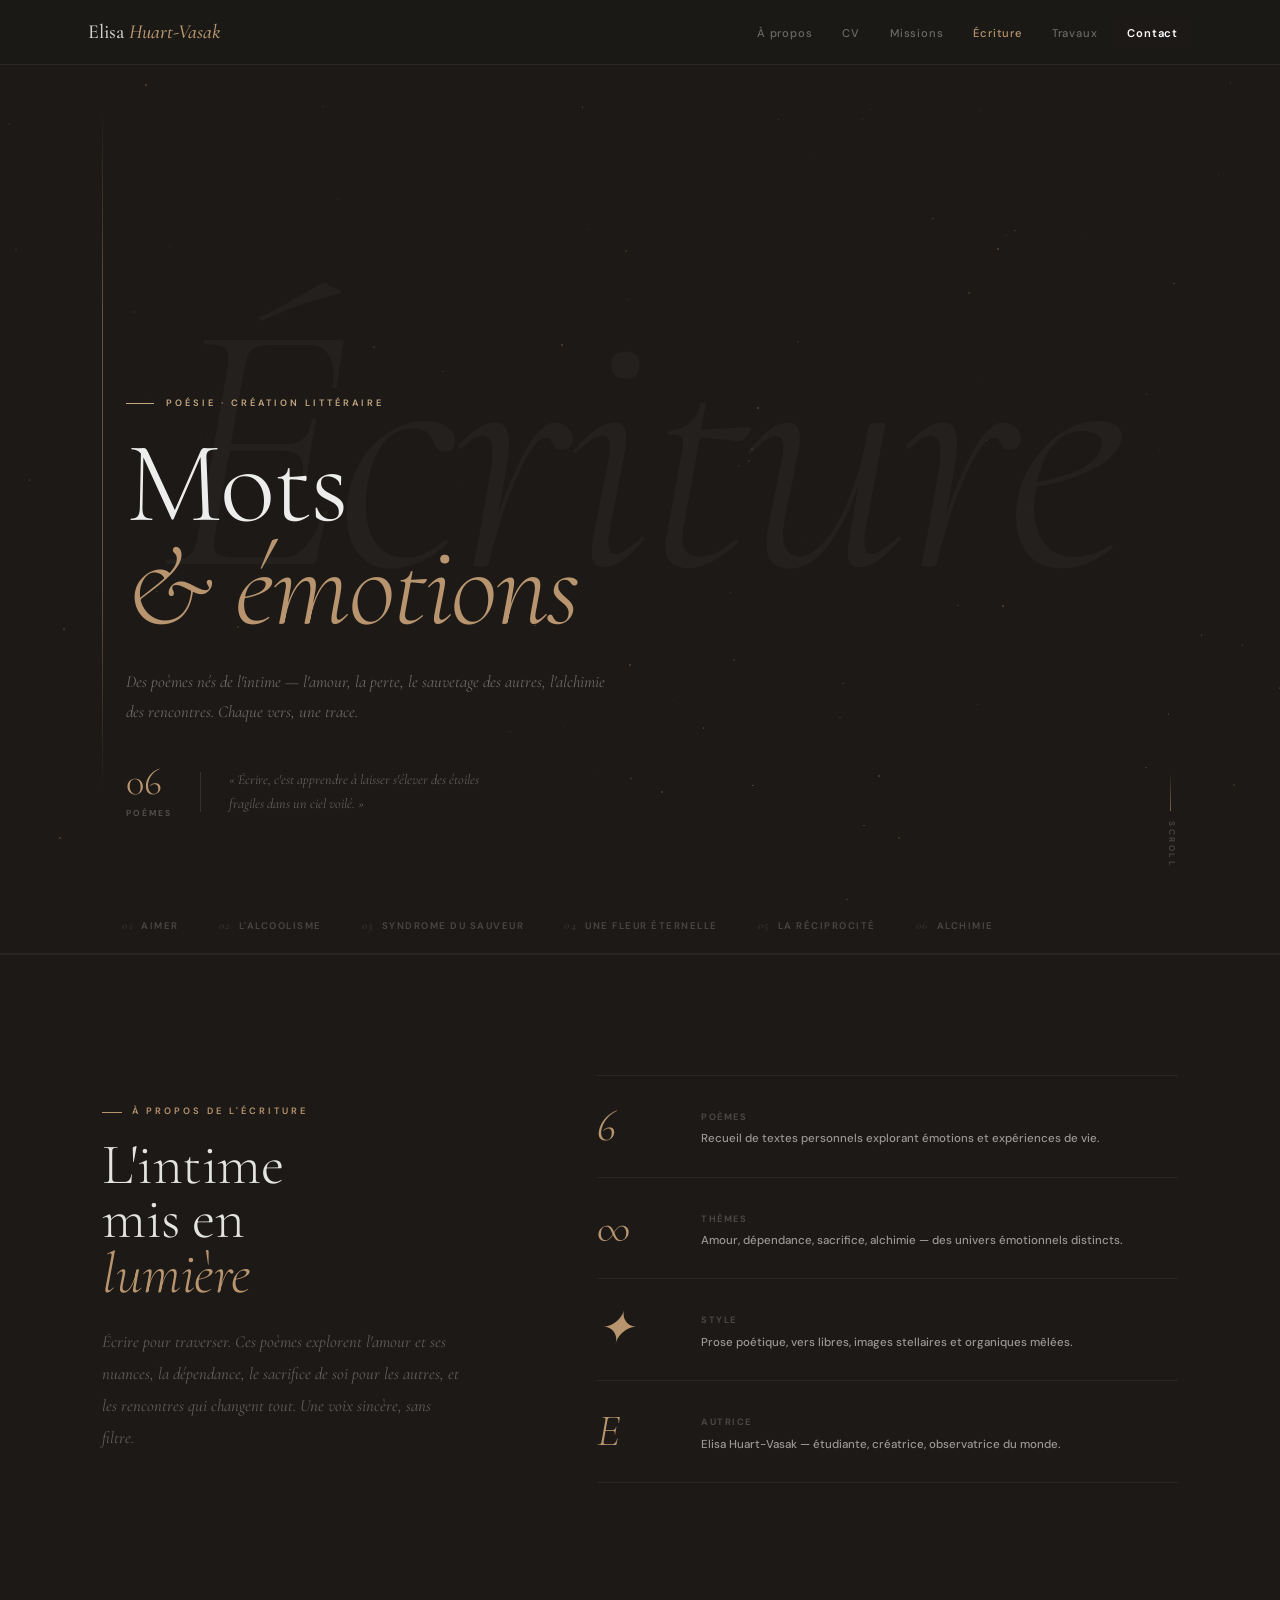
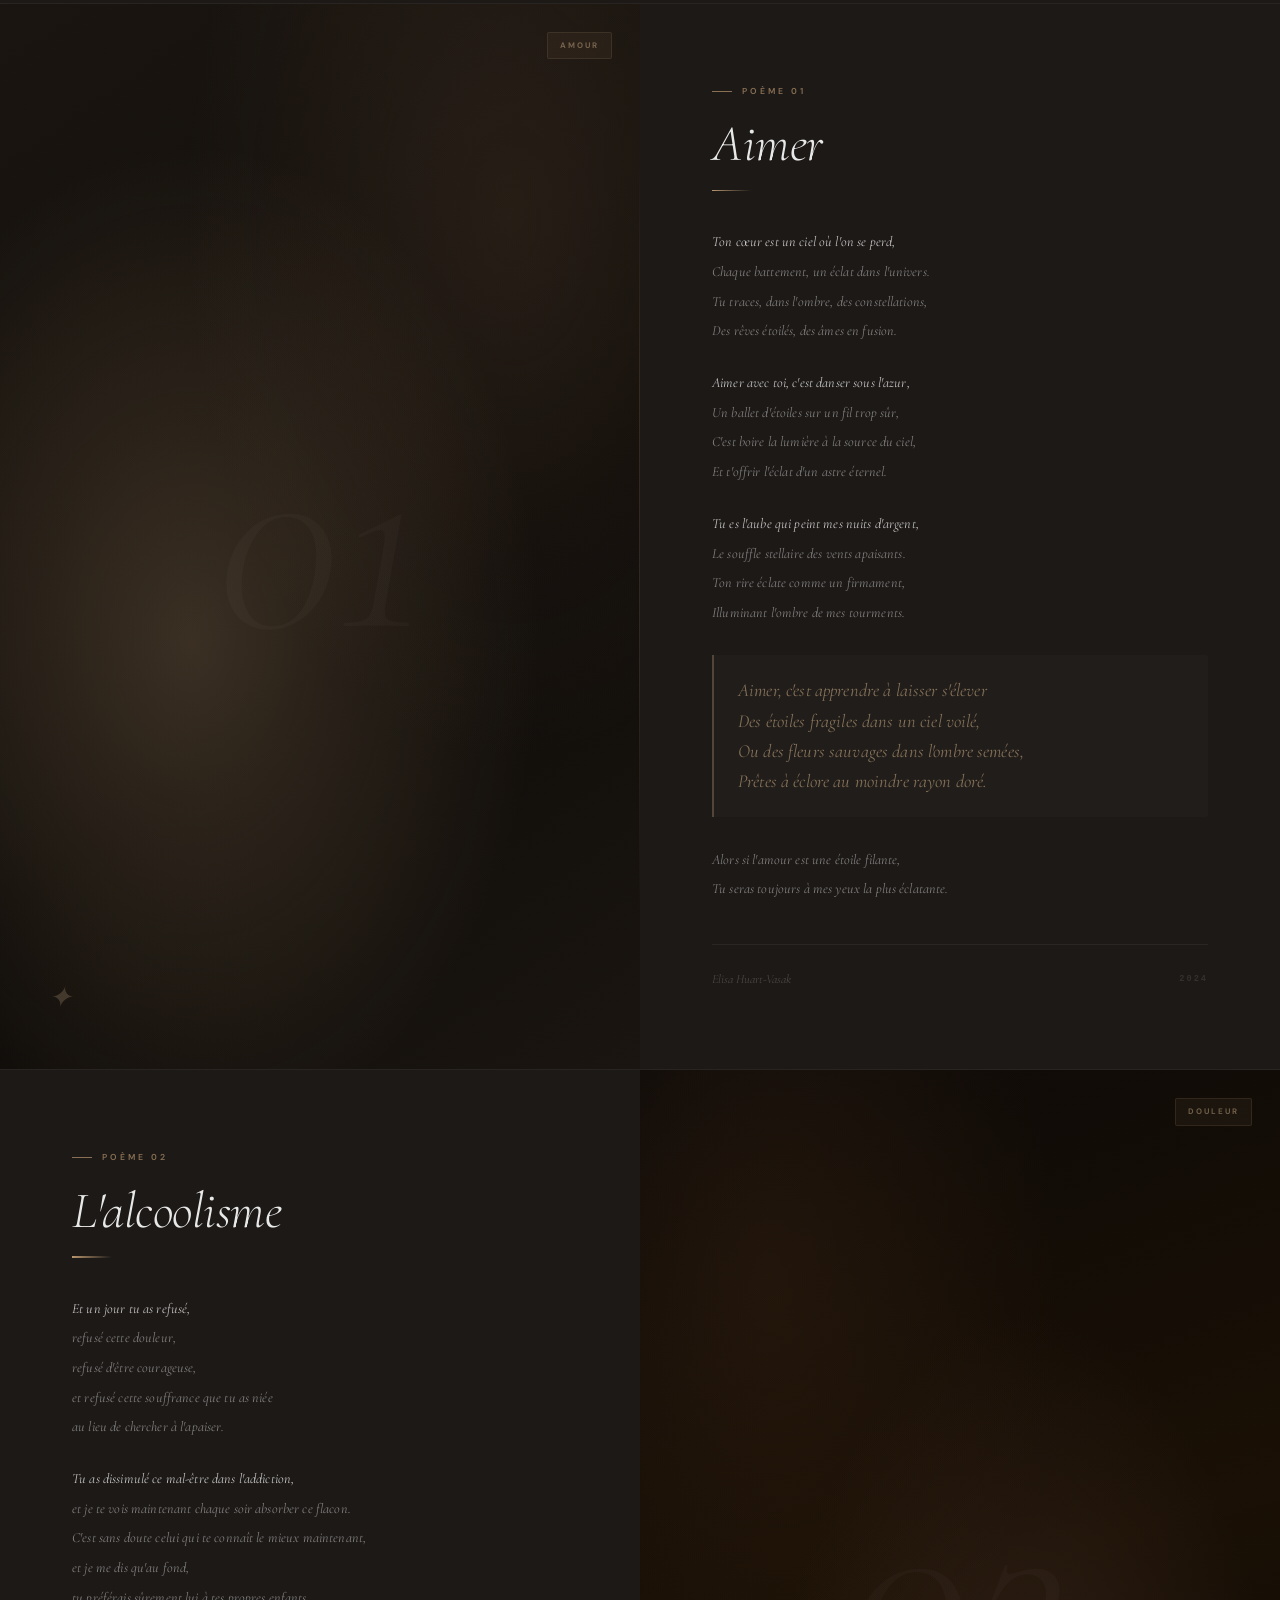
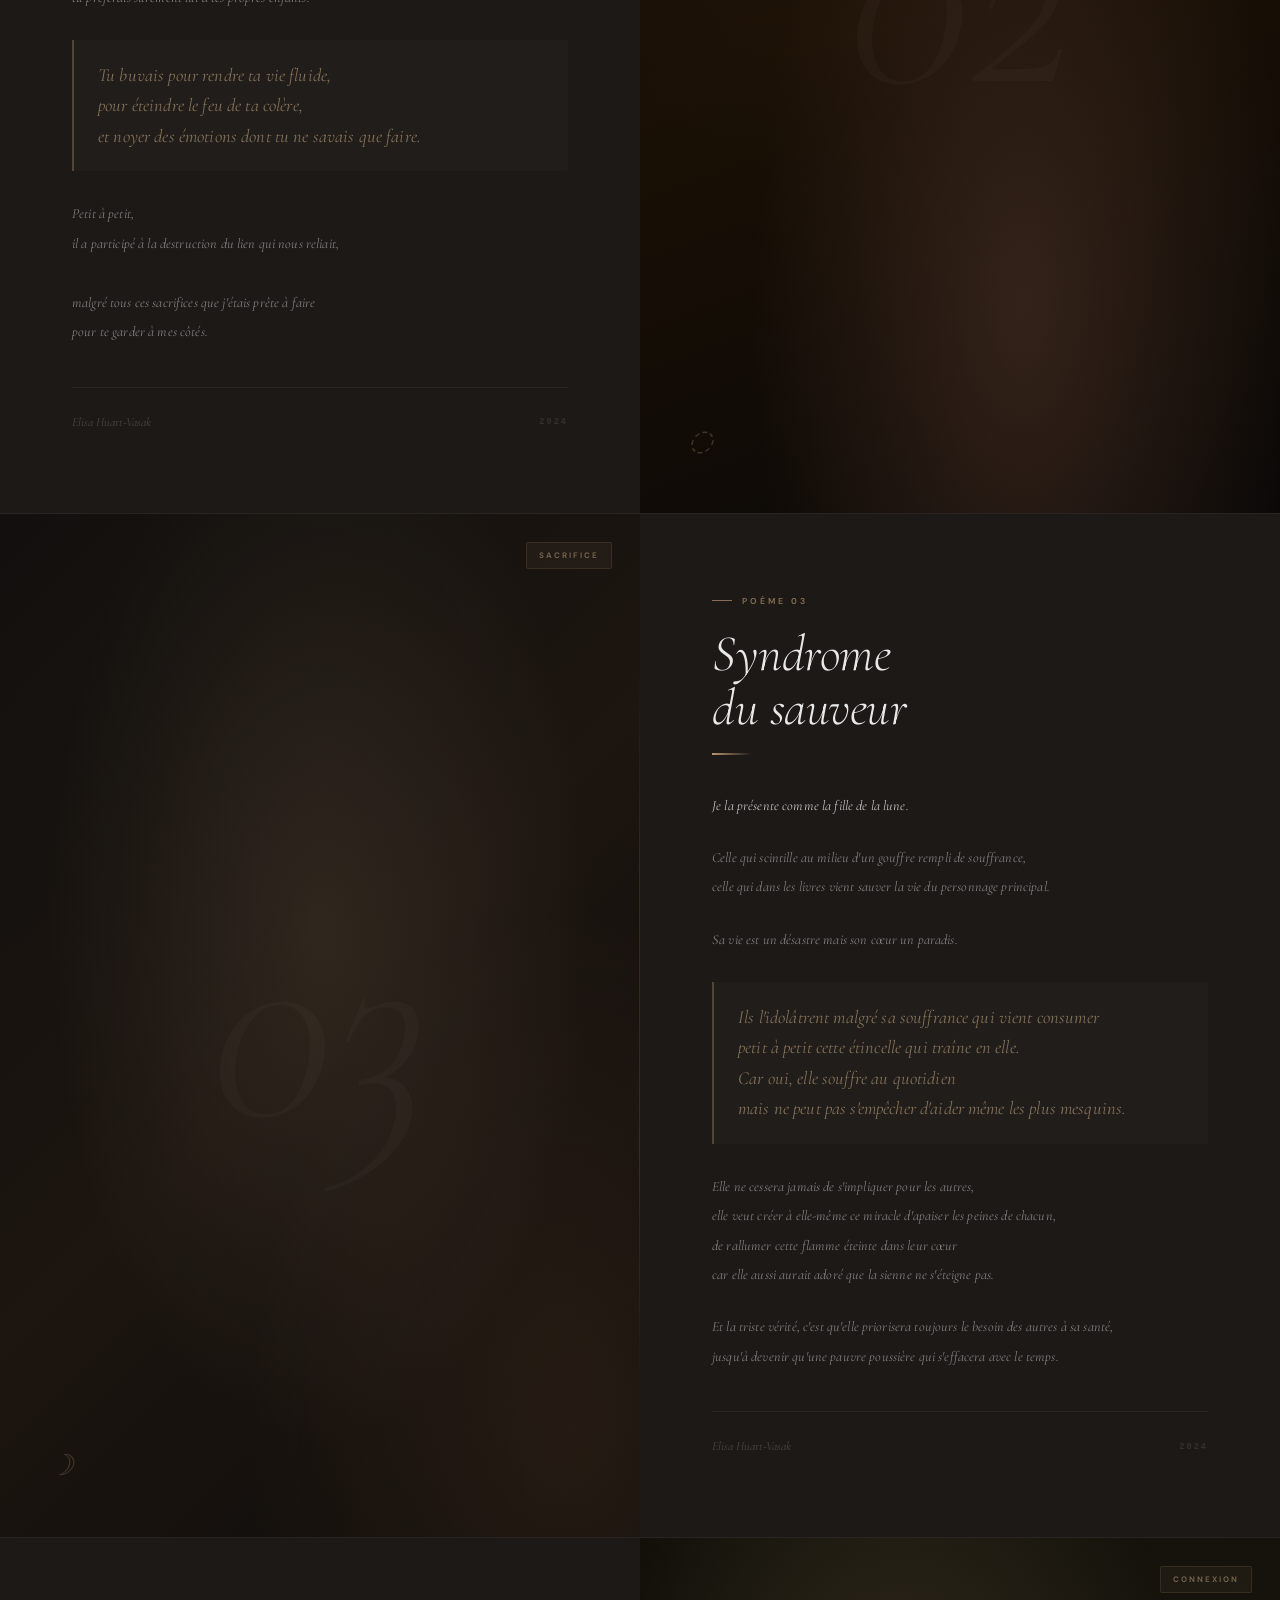
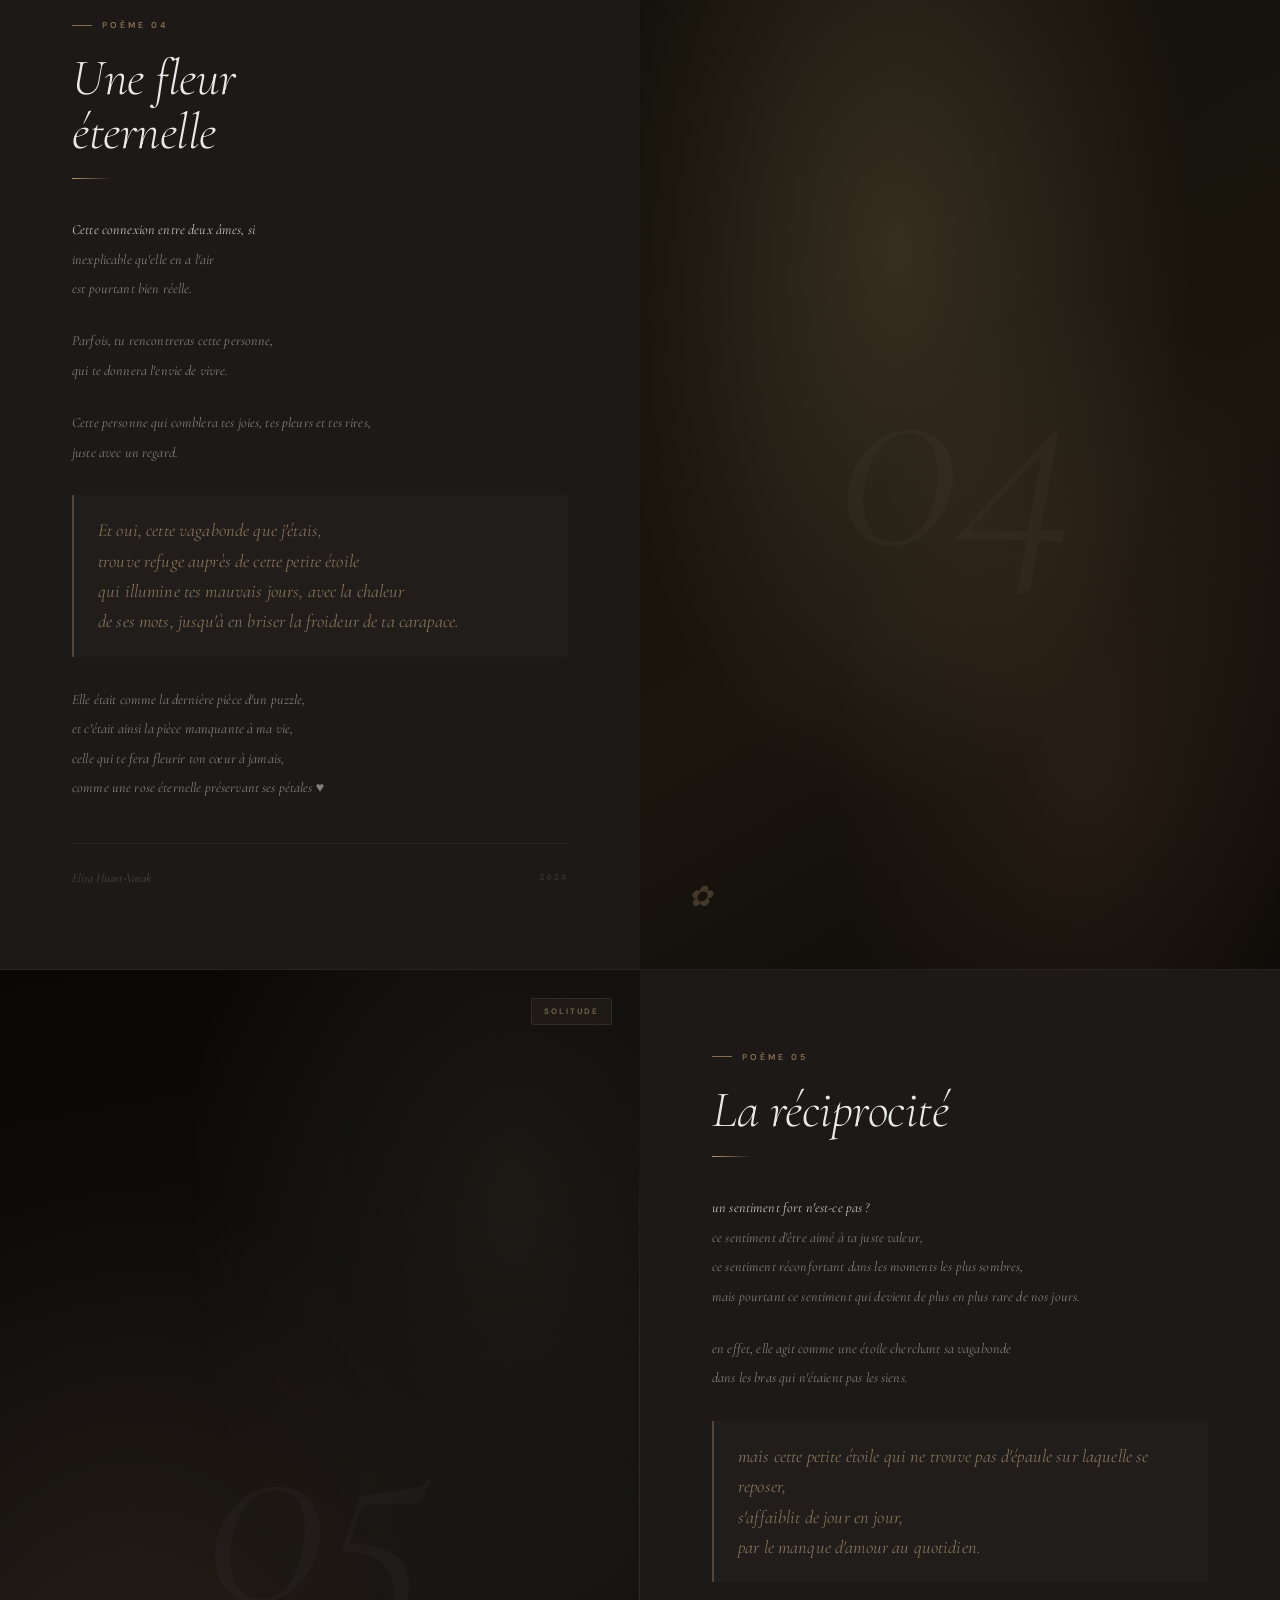
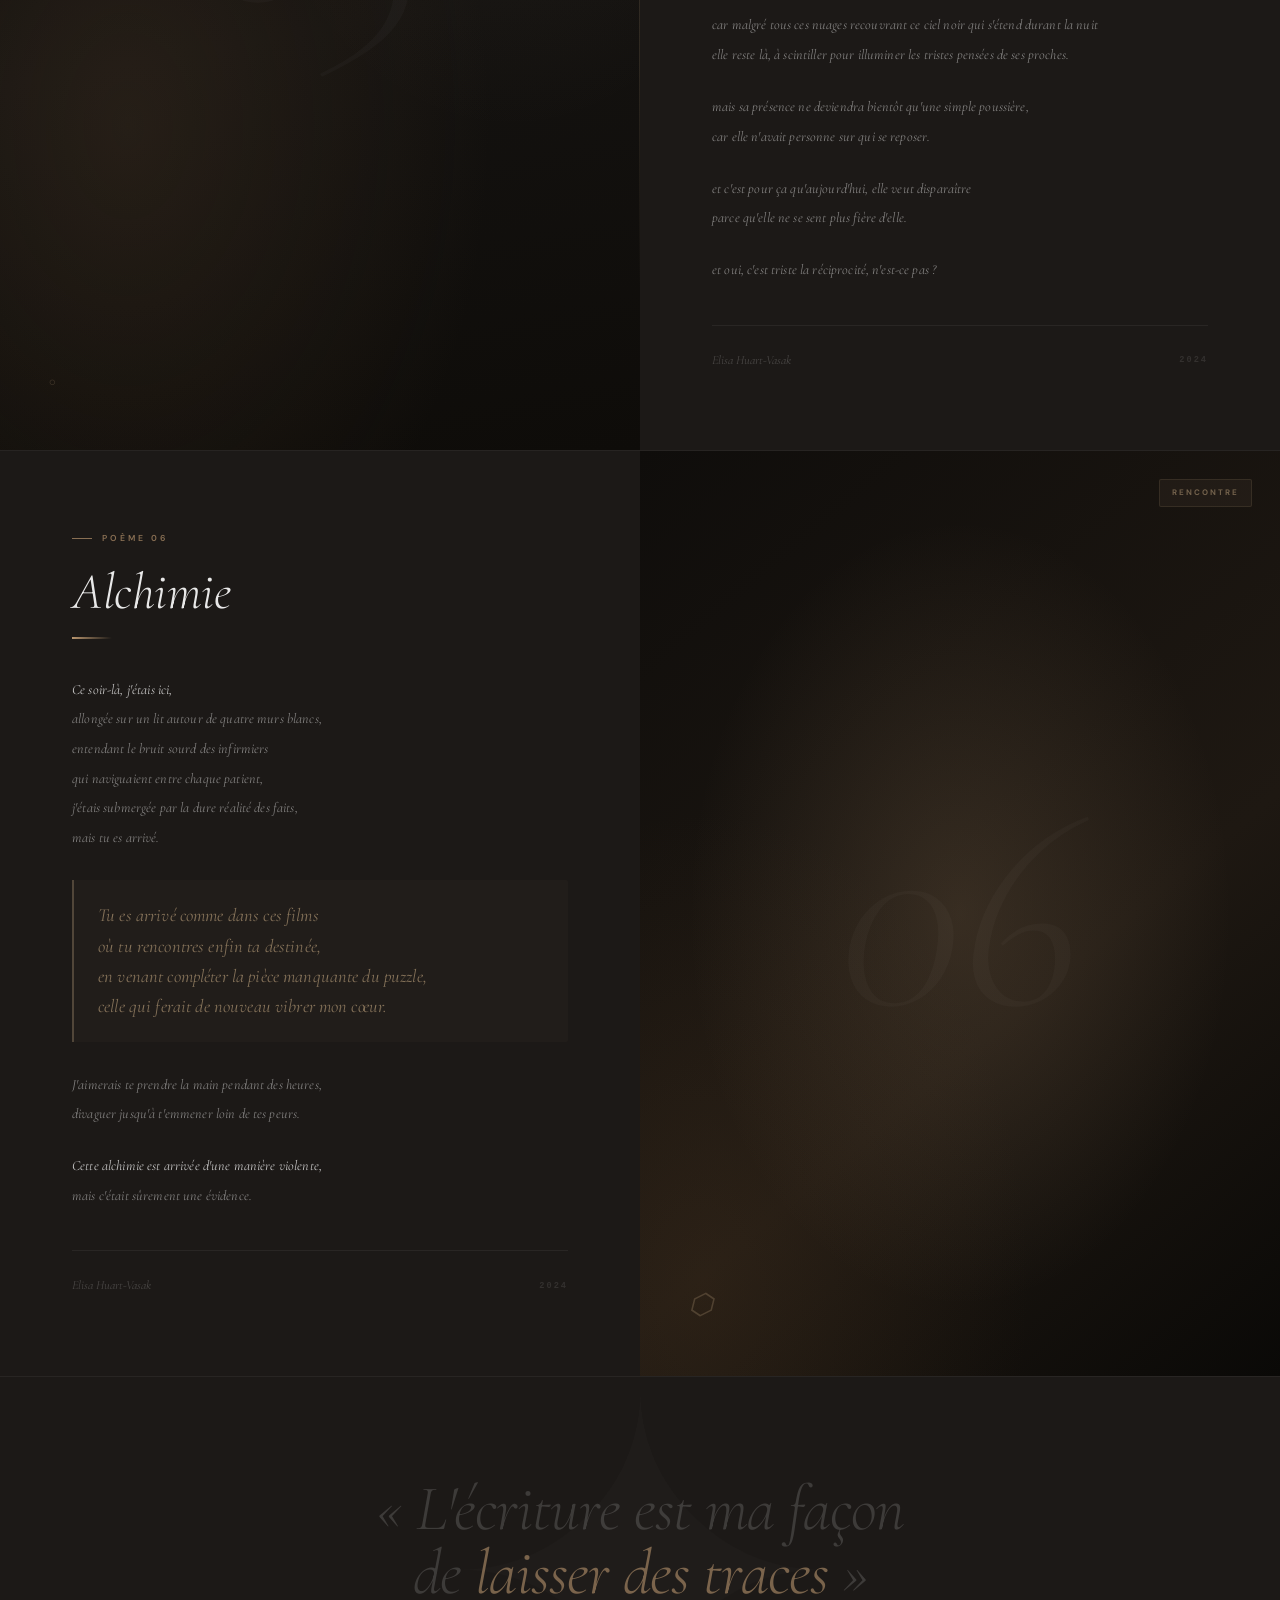
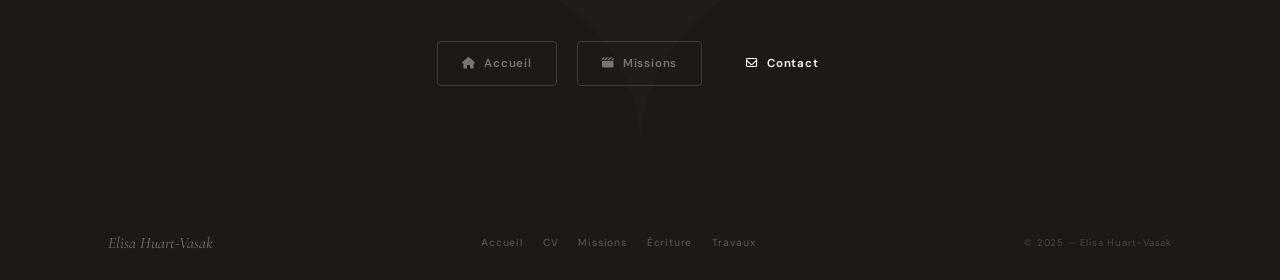
==== commit ef23b397: "Update creation.html" ====
--- a/creation.html
+++ b/creation.html
@@ -9,47 +9,1100 @@
   <link href="https://fonts.googleapis.com/css2?family=Cormorant+Garamond:ital,wght@0,300;0,400;0,500;0,600;1,300;1,400;1,600&family=DM+Sans:ital,opsz,wght@0,9..40,300;0,9..40,400;0,9..40,500;0,9..40,600;1,9..40,300&display=swap" rel="stylesheet">
   <link rel="stylesheet" href="https://cdnjs.cloudflare.com/ajax/libs/font-awesome/6.5.0/css/all.min.css">
   <link rel="stylesheet" href="css/style.css">
+  <style>
+    /* ═══════════════════════════════════════════
+       CREATION PAGE — styles spécifiques
+    ═══════════════════════════════════════════ */
+
+    /* ── Hero écriture ─────────────────────── */
+    .writing-hero {
+      min-height: 100svh;
+      display: flex;
+      flex-direction: column;
+      justify-content: flex-end;
+      position: relative;
+      overflow: hidden;
+      background: var(--ink);
+      padding: 0 0 80px;
+    }
+
+    /* Fond : grand texte fantôme */
+    .writing-hero-bg {
+      position: absolute;
+      inset: 0;
+      display: flex;
+      align-items: center;
+      justify-content: center;
+      pointer-events: none;
+      user-select: none;
+      overflow: hidden;
+    }
+    .writing-hero-bg span {
+      font-family: var(--serif);
+      font-size: clamp(14rem, 28vw, 32rem);
+      font-weight: 300;
+      font-style: italic;
+      color: rgba(255,255,255,.03);
+      white-space: nowrap;
+      letter-spacing: -8px;
+      line-height: 1;
+      animation: driftSlow 18s ease-in-out infinite alternate;
+    }
+    @keyframes driftSlow {
+      from { transform: translateX(-3%) translateY(2%) }
+      to   { transform: translateX(3%) translateY(-2%) }
+    }
+
+    /* Particules / étoiles CSS */
+    .stars {
+      position: absolute; inset: 0; overflow: hidden; pointer-events: none;
+    }
+    .star {
+      position: absolute;
+      width: 1.5px; height: 1.5px;
+      background: rgba(196,168,130,.5);
+      border-radius: 50%;
+      animation: twinkle var(--d, 3s) ease-in-out var(--delay, 0s) infinite alternate;
+    }
+    @keyframes twinkle {
+      from { opacity: .1; transform: scale(.8) }
+      to   { opacity: .9; transform: scale(1.4) }
+    }
+
+    /* Ligne dorée verticale à gauche */
+    .writing-hero::before {
+      content: '';
+      position: absolute;
+      top: 12%; bottom: 12%; left: 8%;
+      width: 1px;
+      background: linear-gradient(to bottom,
+        transparent, rgba(196,168,130,.4) 30%,
+        rgba(196,168,130,.4) 70%, transparent);
+    }
+
+    /* Contenu hero */
+    .writing-hero-content {
+      position: relative;
+      z-index: 5;
+      padding: 0 8% 0 calc(8% + 24px);
+    }
+    .writing-hero-eyebrow {
+      display: flex; align-items: center; gap: 12px;
+      font-size: .58rem; font-weight: 600; letter-spacing: 3px;
+      text-transform: uppercase; color: var(--sand);
+      margin-bottom: 20px;
+    }
+    .writing-hero-eyebrow::before {
+      content: ''; width: 28px; height: 1px;
+      background: var(--sand); flex-shrink: 0;
+    }
+    .writing-hero-title {
+      font-family: var(--serif);
+      font-size: clamp(4rem, 9vw, 10rem);
+      font-weight: 300;
+      color: rgba(255,255,255,.92);
+      line-height: .9;
+      letter-spacing: -2px;
+      margin-bottom: 0;
+    }
+    .writing-hero-title em {
+      font-style: italic;
+      color: var(--sand2);
+      display: block;
+    }
+    .writing-hero-sub {
+      margin-top: 28px;
+      font-family: var(--serif);
+      font-size: 1.05rem;
+      font-style: italic;
+      color: rgba(255,255,255,.35);
+      max-width: 480px;
+      line-height: 1.8;
+    }
+    .writing-hero-meta {
+      margin-top: 36px;
+      display: flex;
+      align-items: center;
+      gap: 28px;
+    }
+    .writing-hero-count {
+      font-family: var(--serif);
+      font-size: 2.4rem;
+      font-weight: 300;
+      color: var(--sand2);
+      line-height: 1;
+    }
+    .writing-hero-count-label {
+      font-size: .54rem;
+      font-weight: 600;
+      letter-spacing: 2px;
+      text-transform: uppercase;
+      color: rgba(255,255,255,.25);
+      margin-top: 4px;
+    }
+    .writing-hero-sep-v {
+      width: 1px; height: 40px;
+      background: rgba(255,255,255,.1);
+    }
+    .writing-hero-quote {
+      font-family: var(--serif);
+      font-size: .88rem;
+      font-style: italic;
+      color: rgba(255,255,255,.3);
+      max-width: 280px;
+      line-height: 1.7;
+    }
+
+    /* Scroll down indicator */
+    .writing-scroll {
+      position: absolute;
+      bottom: 32px; right: 8%;
+      display: flex; align-items: center; gap: 10px;
+      font-size: .52rem; font-weight: 600;
+      letter-spacing: 2.5px; text-transform: uppercase;
+      color: rgba(255,255,255,.2);
+      writing-mode: vertical-rl;
+      z-index: 5;
+    }
+    .writing-scroll::before {
+      content: '';
+      width: 1px; height: 40px;
+      background: linear-gradient(to bottom, transparent, rgba(196,168,130,.5));
+      display: block;
+    }
+
+    /* ── Index des poèmes ──────────────────── */
+    .poems-index {
+      background: var(--ink);
+      border-bottom: 1px solid rgba(255,255,255,.06);
+      padding: 0 8%;
+      position: sticky;
+      top: 64px;
+      z-index: 50;
+      overflow-x: auto;
+      scrollbar-width: none;
+    }
+    .poems-index::-webkit-scrollbar { display: none }
+    .poems-index-inner {
+      display: flex;
+      gap: 0;
+      min-width: max-content;
+    }
+    .poem-index-link {
+      font-size: .6rem;
+      font-weight: 600;
+      letter-spacing: 1.5px;
+      text-transform: uppercase;
+      color: rgba(255,255,255,.2);
+      padding: 16px 20px;
+      border-bottom: 1.5px solid transparent;
+      transition: color .2s, border-color .2s;
+      white-space: nowrap;
+      text-decoration: none;
+      display: flex;
+      align-items: center;
+      gap: 8px;
+    }
+    .poem-index-link:hover,
+    .poem-index-link.active {
+      color: var(--sand2);
+      border-bottom-color: var(--sand2);
+    }
+    .poem-index-num {
+      font-family: var(--serif);
+      font-style: italic;
+      font-size: .75rem;
+      color: rgba(255,255,255,.1);
+    }
+
+    /* ── Section poèmes ────────────────────── */
+    .poems-section {
+      background: var(--ink);
+      padding: 0;
+    }
+
+    /* ── Poem card ─────────────────────────── */
+    .poem-block {
+      display: grid;
+      grid-template-columns: 1fr 1fr;
+      min-height: 100vh;
+      border-top: 1px solid rgba(255,255,255,.05);
+      position: relative;
+      overflow: hidden;
+    }
+    /* Alternance gauche/droite */
+    .poem-block:nth-child(even) .poem-block-visual { order: 2 }
+    .poem-block:nth-child(even) .poem-block-text   { order: 1 }
+
+    /* Panneau visuel */
+    .poem-block-visual {
+      position: relative;
+      overflow: hidden;
+      display: flex;
+      align-items: center;
+      justify-content: center;
+    }
+    .poem-visual-bg {
+      position: absolute; inset: 0;
+      transition: transform 1.2s cubic-bezier(.22,1,.36,1);
+    }
+    .poem-block:hover .poem-visual-bg {
+      transform: scale(1.04);
+    }
+    /* Thèmes visuels par poème */
+    .poem-block[data-theme="aimer"] .poem-visual-bg {
+      background:
+        radial-gradient(ellipse at 30% 60%, rgba(184,149,110,.25) 0%, transparent 55%),
+        radial-gradient(ellipse at 80% 20%, rgba(150,110,80,.15) 0%, transparent 45%),
+        linear-gradient(145deg, #1a1510 0%, #0f0c09 60%, #1a1510 100%);
+    }
+    .poem-block[data-theme="alcoolisme"] .poem-visual-bg {
+      background:
+        radial-gradient(ellipse at 60% 80%, rgba(60,40,30,.8) 0%, transparent 50%),
+        radial-gradient(ellipse at 20% 20%, rgba(100,60,30,.2) 0%, transparent 40%),
+        linear-gradient(160deg, #0d0a08 0%, #1a1005 50%, #0a0807 100%);
+    }
+    .poem-block[data-theme="sauveur"] .poem-visual-bg {
+      background:
+        radial-gradient(ellipse at 50% 40%, rgba(196,168,130,.12) 0%, transparent 60%),
+        radial-gradient(ellipse at 90% 90%, rgba(120,80,50,.2) 0%, transparent 40%),
+        linear-gradient(135deg, #12100e 0%, #1c1510 50%, #0e0c0a 100%);
+    }
+    .poem-block[data-theme="fleur"] .poem-visual-bg {
+      background:
+        radial-gradient(ellipse at 40% 30%, rgba(184,149,110,.2) 0%, transparent 55%),
+        radial-gradient(ellipse at 70% 80%, rgba(150,100,70,.15) 0%, transparent 40%),
+        linear-gradient(150deg, #111009 0%, #1a160e 60%, #0c0a07 100%);
+    }
+    .poem-block[data-theme="reciprocite"] .poem-visual-bg {
+      background:
+        radial-gradient(ellipse at 20% 70%, rgba(80,60,40,.3) 0%, transparent 50%),
+        radial-gradient(ellipse at 80% 20%, rgba(196,168,130,.08) 0%, transparent 45%),
+        linear-gradient(170deg, #0a0807 0%, #141210 60%, #0e0c09 100%);
+    }
+    .poem-block[data-theme="alchimie"] .poem-visual-bg {
+      background:
+        radial-gradient(ellipse at 50% 50%, rgba(184,149,110,.18) 0%, transparent 60%),
+        radial-gradient(ellipse at 10% 90%, rgba(100,70,40,.2) 0%, transparent 40%),
+        linear-gradient(140deg, #0f0d0b 0%, #1e1812 60%, #0a0907 100%);
+    }
+
+    /* Numéro grand décoratif */
+    .poem-visual-num {
+      font-family: var(--serif);
+      font-size: clamp(12rem, 22vw, 22rem);
+      font-weight: 300;
+      font-style: italic;
+      color: rgba(255,255,255,.025);
+      line-height: 1;
+      user-select: none;
+      position: relative;
+      z-index: 2;
+      transition: color .6s ease, transform .8s cubic-bezier(.22,1,.36,1);
+    }
+    .poem-block:hover .poem-visual-num {
+      color: rgba(196,168,130,.06);
+      transform: scale(1.05) translateY(-4%);
+    }
+
+    /* Icône / symbole centré */
+    .poem-visual-icon {
+      position: absolute;
+      z-index: 3;
+      font-family: var(--serif);
+      font-size: 1.8rem;
+      font-style: italic;
+      color: rgba(196,168,130,.25);
+      bottom: 48px;
+      left: 48px;
+      letter-spacing: 2px;
+      transition: color .4s, transform .4s;
+    }
+    .poem-block:hover .poem-visual-icon {
+      color: rgba(196,168,130,.5);
+      transform: translateY(-4px);
+    }
+
+    /* Ligne verticale droite du panneau visuel */
+    .poem-block:nth-child(odd) .poem-block-visual::after,
+    .poem-block:nth-child(even) .poem-block-visual::before {
+      content: '';
+      position: absolute;
+      top: 15%; bottom: 15%; right: 0;
+      width: 1px;
+      background: linear-gradient(to bottom,
+        transparent, rgba(196,168,130,.15) 30%,
+        rgba(196,168,130,.15) 70%, transparent);
+    }
+    .poem-block:nth-child(even) .poem-block-visual::before { left:0; right:auto }
+
+    /* Tag thématique */
+    .poem-visual-tag {
+      position: absolute;
+      top: 28px; right: 28px;
+      font-size: .5rem;
+      font-weight: 700;
+      letter-spacing: 2px;
+      text-transform: uppercase;
+      color: rgba(196,168,130,.5);
+      background: rgba(196,168,130,.06);
+      border: 1px solid rgba(196,168,130,.12);
+      padding: 6px 12px;
+      border-radius: 2px;
+      z-index: 4;
+    }
+
+    /* Panneau texte */
+    .poem-block-text {
+      display: flex;
+      flex-direction: column;
+      justify-content: center;
+      padding: 80px 72px;
+      position: relative;
+    }
+
+    .poem-num-label {
+      font-size: .54rem;
+      font-weight: 600;
+      letter-spacing: 3px;
+      text-transform: uppercase;
+      color: var(--sand2);
+      display: flex;
+      align-items: center;
+      gap: 10px;
+      margin-bottom: 20px;
+      opacity: .7;
+    }
+    .poem-num-label::before {
+      content: ''; width: 20px; height: 1px;
+      background: var(--sand2); flex-shrink: 0;
+    }
+
+    .poem-title {
+      font-family: var(--serif);
+      font-size: clamp(2.4rem, 4vw, 4rem);
+      font-weight: 300;
+      font-style: italic;
+      color: rgba(255,255,255,.9);
+      line-height: 1.05;
+      letter-spacing: -.5px;
+      margin-bottom: 36px;
+      position: relative;
+    }
+    .poem-title::after {
+      content: '';
+      display: block;
+      width: 40px;
+      height: 1.5px;
+      background: linear-gradient(to right, var(--sand2), transparent);
+      margin-top: 18px;
+    }
+
+    .poem-text {
+      font-family: var(--serif);
+      font-size: clamp(.88rem, 1.1vw, 1rem);
+      font-style: italic;
+      color: rgba(255,255,255,.45);
+      line-height: 2.1;
+      letter-spacing: .01em;
+      position: relative;
+    }
+    .poem-text p {
+      margin-bottom: 1.6em;
+    }
+    .poem-text p:last-child {
+      margin-bottom: 0;
+    }
+
+    /* Vers mis en valeur (premier vers de chaque strophe) */
+    .poem-text .verse-first {
+      color: rgba(255,255,255,.75);
+    }
+
+    /* Citation mise en avant */
+    .poem-pull {
+      margin: 28px 0;
+      padding: 20px 24px;
+      border-left: 2px solid rgba(196,168,130,.3);
+      font-family: var(--serif);
+      font-size: 1.15rem;
+      font-style: italic;
+      color: rgba(196,168,130,.6);
+      line-height: 1.65;
+      background: rgba(196,168,130,.03);
+      border-radius: 0 2px 2px 0;
+    }
+
+    /* Signature bas de poème */
+    .poem-footer {
+      margin-top: 40px;
+      display: flex;
+      align-items: center;
+      justify-content: space-between;
+      padding-top: 24px;
+      border-top: 1px solid rgba(255,255,255,.06);
+    }
+    .poem-author {
+      font-family: var(--serif);
+      font-size: .78rem;
+      font-style: italic;
+      color: rgba(255,255,255,.2);
+    }
+    .poem-year {
+      font-size: .54rem;
+      font-weight: 600;
+      letter-spacing: 2px;
+      color: rgba(255,255,255,.1);
+      font-family: monospace;
+    }
+
+    /* ── Section intro / présentation ─────── */
+    .writing-intro {
+      background: var(--ink);
+      padding: 120px 8%;
+      display: grid;
+      grid-template-columns: 1fr 1.4fr;
+      gap: 80px;
+      align-items: center;
+      border-top: 1px solid rgba(255,255,255,.05);
+    }
+    .writing-intro-left {
+      position: sticky;
+      top: 120px;
+    }
+    .writing-intro-eyebrow {
+      font-size: .58rem; font-weight: 600;
+      letter-spacing: 3px; text-transform: uppercase;
+      color: var(--sand2);
+      display: flex; align-items: center; gap: 10px;
+      margin-bottom: 18px;
+    }
+    .writing-intro-eyebrow::before {
+      content: ''; width: 20px; height: 1px;
+      background: var(--sand2);
+    }
+    .writing-intro-title {
+      font-family: var(--serif);
+      font-size: clamp(2.8rem, 4.5vw, 5rem);
+      font-weight: 300;
+      color: rgba(255,255,255,.88);
+      line-height: .95;
+      letter-spacing: -.5px;
+    }
+    .writing-intro-title em {
+      font-style: italic;
+      color: var(--sand2);
+      display: block;
+    }
+    .writing-intro-body {
+      font-family: var(--serif);
+      font-size: 1.05rem;
+      font-style: italic;
+      color: rgba(255,255,255,.3);
+      line-height: 1.9;
+      margin-top: 24px;
+      max-width: 360px;
+    }
+
+    .writing-intro-right {
+      display: flex;
+      flex-direction: column;
+      gap: 0;
+    }
+    .writing-stat {
+      display: flex;
+      align-items: flex-start;
+      gap: 24px;
+      padding: 28px 0;
+      border-bottom: 1px solid rgba(255,255,255,.05);
+    }
+    .writing-stat:first-child { border-top: 1px solid rgba(255,255,255,.05) }
+    .writing-stat-num {
+      font-family: var(--serif);
+      font-size: 2.8rem;
+      font-weight: 300;
+      font-style: italic;
+      color: var(--sand2);
+      line-height: 1;
+      flex-shrink: 0;
+      min-width: 80px;
+    }
+    .writing-stat-label {
+      font-size: .72rem;
+      font-weight: 500;
+      color: rgba(255,255,255,.55);
+      line-height: 1.65;
+      margin-top: 6px;
+    }
+    .writing-stat-label strong {
+      display: block;
+      font-size: .58rem;
+      font-weight: 700;
+      letter-spacing: 1.5px;
+      text-transform: uppercase;
+      color: rgba(255,255,255,.2);
+      margin-bottom: 4px;
+    }
+
+    /* ── Footer section ────────────────────── */
+    .writing-end {
+      background: var(--ink);
+      padding: 100px 8% 120px;
+      text-align: center;
+      border-top: 1px solid rgba(255,255,255,.05);
+      position: relative;
+      overflow: hidden;
+    }
+    .writing-end::before {
+      content: '✦';
+      position: absolute;
+      top: 50%; left: 50%;
+      transform: translate(-50%, -50%);
+      font-size: 30rem;
+      color: rgba(255,255,255,.012);
+      font-family: var(--serif);
+      pointer-events: none;
+      user-select: none;
+    }
+    .writing-end-title {
+      font-family: var(--serif);
+      font-size: clamp(2.5rem, 5vw, 5.5rem);
+      font-weight: 300;
+      font-style: italic;
+      color: rgba(255,255,255,.15);
+      line-height: 1;
+      letter-spacing: -1px;
+      margin-bottom: 36px;
+    }
+    .writing-end-title em { color: var(--sand2); opacity: .6 }
+    .writing-end-links {
+      display: flex;
+      justify-content: center;
+      align-items: center;
+      gap: 20px;
+      flex-wrap: wrap;
+    }
+
+    /* ── Reveal animations ─────────────────── */
+    .poem-block-text { opacity: 0; transform: translateY(32px) }
+    .poem-block-text.in { opacity: 1; transform: none; transition: opacity 1s cubic-bezier(.22,1,.36,1), transform 1s cubic-bezier(.22,1,.36,1) }
+    .poem-block-visual { opacity: 0 }
+    .poem-block-visual.in { opacity: 1; transition: opacity 1.2s ease }
+    .writing-intro-left { opacity: 0; transform: translateY(24px) }
+    .writing-intro-left.in { opacity: 1; transform: none; transition: opacity .9s cubic-bezier(.22,1,.36,1), transform .9s cubic-bezier(.22,1,.36,1) }
+    .writing-stat { opacity: 0; transform: translateX(20px) }
+    .writing-stat.in { opacity: 1; transform: none; transition: opacity .7s cubic-bezier(.22,1,.36,1), transform .7s cubic-bezier(.22,1,.36,1) }
+
+    /* ── Responsive ─────────────────────────── */
+    @media (max-width: 900px) {
+      .poem-block {
+        grid-template-columns: 1fr;
+        min-height: auto;
+      }
+      .poem-block-visual { min-height: 280px; order: 1 !important }
+      .poem-block-text   { order: 2 !important; padding: 52px 32px }
+      .poem-block:nth-child(odd) .poem-block-visual::after,
+      .poem-block:nth-child(even) .poem-block-visual::before { display: none }
+      .writing-intro { grid-template-columns: 1fr; gap: 48px; padding: 80px 24px }
+      .writing-intro-left { position: static }
+      .writing-end { padding: 72px 24px 80px }
+      .writing-hero-content { padding: 0 24px }
+      .writing-hero::before { left: 24px }
+      .poems-index { padding: 0 24px }
+    }
+    @media (max-width: 600px) {
+      .poem-block-text { padding: 40px 20px }
+      .writing-hero-title { letter-spacing: -1px }
+    }
+  </style>
 </head>
-<body>
-<nav class="nav" id="nav">
+<body style="background:var(--ink)">
+
+<!-- ═══════════════════════════════════════════════
+     NAV
+═══════════════════════════════════════════════ -->
+<nav class="nav scrolled" id="nav" style="background:rgba(28,25,23,.96);border-bottom-color:rgba(255,255,255,.07)">
   <div class="nav-inner">
-    <a href="index.html" class="nav-brand">Elisa <em>Huart-Vasak</em></a>
+    <a href="index.html" class="nav-brand" style="color:rgba(255,255,255,.8)">Elisa <em>Huart-Vasak</em></a>
     <ul class="nav-links">
-      <li><a href="index.html">Accueil</a></li>
-      <li><a href="cv.html">CV</a></li>
-      <li><a href="missions.html">Missions</a></li>
-      <li><a href="creation.html" class="active">Écriture</a></li>
-      <li><a href="devoirs.html">Travaux</a></li>
+      <li><a href="index.html#about" style="color:rgba(255,255,255,.35)">À propos</a></li>
+      <li><a href="cv.html" style="color:rgba(255,255,255,.35)">CV</a></li>
+      <li><a href="missions.html" style="color:rgba(255,255,255,.35)">Missions</a></li>
+      <li><a href="creation.html" style="color:var(--sand2)" class="active">Écriture</a></li>
+      <li><a href="devoirs.html" style="color:rgba(255,255,255,.35)">Travaux</a></li>
       <li><a href="index.html#contact" class="nav-cta">Contact</a></li>
     </ul>
-    <button class="burger" id="burger" aria-label="Menu"><span></span><span></span></button>
+    <button class="burger" id="burger" aria-label="Menu"><span style="background:rgba(255,255,255,.6)"></span><span style="background:rgba(255,255,255,.6)"></span></button>
   </div>
 </nav>
-<div class="page-top"><div class="container">
-  <p class="eyebrow">Écriture créative</p>
-  <h1 class="h1-page">Poèmes &amp; <em>textes</em></h1>
-  <p style="font-family:var(--serif);font-size:1rem;font-style:italic;color:var(--ink3);margin-top:16px;padding-left:16px;border-left:2px solid var(--sand-bdr);max-width:480px;line-height:1.7">L&rsquo;écriture comme espace où les émotions trouvent leur forme &mdash; entre précision et liberté.</p>
-</div></div>
-<div class="container" style="padding-top:52px;padding-bottom:72px">
-  <div class="poem-masonry">
-    <div class="poem-card pc-sand" data-r><div class="pc-q">"</div><p class="pc-body">Je cherche le mot qui tombe juste,<br>celui qui n&rsquo;abîme pas le silence<br>mais lui donne une forme &mdash;<br>comme on pose une main<br>sur une épaule inconnue.</p><div class="pc-footer"><span class="pc-title">Silence entre les lignes</span><span class="pc-year">2024</span></div></div>
-    <div class="poem-card pc-cream" data-r><div class="pc-q">"</div><p class="pc-body">Il y a des matins en janvier<br>où la lumière hésite avant d&rsquo;entrer,<br>comme si elle savait<br>qu&rsquo;elle ne restera pas.</p><div class="pc-footer"><span class="pc-title">Lumière d&rsquo;hiver</span><span class="pc-year">2024</span></div></div>
-    <div class="poem-card" data-r><div class="pc-q">"</div><p class="pc-body">Derrière la caméra,<br>il y a toujours quelqu&rsquo;un<br>qui décide ce qu&rsquo;on verra &mdash;<br>et quelqu&rsquo;un d&rsquo;autre<br>qui choisit de regarder.</p><div class="pc-footer"><span class="pc-title">En production</span><span class="pc-year">2025</span></div></div>
-    <div class="poem-card pc-cream" data-r><div class="pc-q">"</div><p class="pc-body">Day for night &mdash; ils appellent ça<br>simuler l&rsquo;obscurité en plein jour.<br>Moi je préfère croire<br>qu&rsquo;on peut aussi inverser :<br>trouver de la clarté<br>dans ce qui semble sombre.</p><div class="pc-footer"><span class="pc-title">Nuit artificielle</span><span class="pc-year">2025</span></div></div>
-    <div class="poem-card" data-r><div class="pc-q">"</div><p class="pc-body">On m&rsquo;a appris à me tenir droite,<br>à parler sans trop de mots.<br><br>Mais il y a une chose en moi<br>qui court encore pieds nus<br>dans des herbes hautes.</p><div class="pc-footer"><span class="pc-title">Sauvage</span><span class="pc-year">2024</span></div></div>
-    <div class="poem-card pc-sand" data-r><div class="pc-q">"</div><p class="pc-body">Un scénario, c&rsquo;est une promesse<br>faite à ceux qui n&rsquo;ont pas encore<br>vu le film.<br><br>Je lis ces promesses tous les jours.</p><div class="pc-footer"><span class="pc-title">Lecture</span><span class="pc-year">2025</span></div></div>
+
+<!-- Barre de progression -->
+<div id="read-progress" style="position:fixed;top:0;left:0;height:2px;background:linear-gradient(to right,var(--sand),var(--sand2));z-index:9999;width:0%;transition:width .08s linear;pointer-events:none"></div>
+
+<!-- ═══════════════════════════════════════════════
+     HERO
+═══════════════════════════════════════════════ -->
+<section class="writing-hero">
+  <div class="writing-hero-bg">
+    <span>Écriture</span>
   </div>
-</div>
+
+  <!-- Étoiles générées en JS -->
+  <div class="stars" id="stars"></div>
+
+  <div class="writing-scroll">Scroll</div>
+
+  <div class="writing-hero-content">
+    <p class="writing-hero-eyebrow">Poésie &middot; Création littéraire</p>
+    <h1 class="writing-hero-title">
+      Mots
+      <em>& émotions</em>
+    </h1>
+    <p class="writing-hero-sub">
+      Des poèmes nés de l'intime — l'amour, la perte, le sauvetage des autres, l'alchimie des rencontres. Chaque vers, une trace.
+    </p>
+    <div class="writing-hero-meta">
+      <div>
+        <div class="writing-hero-count">06</div>
+        <div class="writing-hero-count-label">Poèmes</div>
+      </div>
+      <div class="writing-hero-sep-v"></div>
+      <p class="writing-hero-quote">
+        &laquo;&nbsp;Écrire, c'est apprendre à laisser s'élever des étoiles fragiles dans un ciel voilé.&nbsp;&raquo;
+      </p>
+    </div>
+  </div>
+</section>
+
+<!-- ═══════════════════════════════════════════════
+     INDEX DES POÈMES (sticky)
+═══════════════════════════════════════════════ -->
+<nav class="poems-index" id="poems-index">
+  <div class="poems-index-inner">
+    <a href="#poem-aimer"       class="poem-index-link"><span class="poem-index-num">01</span> Aimer</a>
+    <a href="#poem-alcoolisme"  class="poem-index-link"><span class="poem-index-num">02</span> L'alcoolisme</a>
+    <a href="#poem-sauveur"     class="poem-index-link"><span class="poem-index-num">03</span> Syndrome du sauveur</a>
+    <a href="#poem-fleur"       class="poem-index-link"><span class="poem-index-num">04</span> Une fleur éternelle</a>
+    <a href="#poem-reciprocite" class="poem-index-link"><span class="poem-index-num">05</span> La réciprocité</a>
+    <a href="#poem-alchimie"    class="poem-index-link"><span class="poem-index-num">06</span> Alchimie</a>
+  </div>
+</nav>
+
+<!-- ═══════════════════════════════════════════════
+     PRÉSENTATION
+═══════════════════════════════════════════════ -->
+<section class="writing-intro">
+  <div class="writing-intro-left">
+    <p class="writing-intro-eyebrow">À propos de l'écriture</p>
+    <h2 class="writing-intro-title">
+      L'intime<br>mis en
+      <em>lumière</em>
+    </h2>
+    <p class="writing-intro-body">
+      Écrire pour traverser. Ces poèmes explorent l'amour et ses nuances, la dépendance, le sacrifice de soi pour les autres, et les rencontres qui changent tout. Une voix sincère, sans filtre.
+    </p>
+  </div>
+  <div class="writing-intro-right">
+    <div class="writing-stat">
+      <div class="writing-stat-num">6</div>
+      <div class="writing-stat-label"><strong>Poèmes</strong>Recueil de textes personnels explorant émotions et expériences de vie.</div>
+    </div>
+    <div class="writing-stat">
+      <div class="writing-stat-num">∞</div>
+      <div class="writing-stat-label"><strong>Thèmes</strong>Amour, dépendance, sacrifice, alchimie — des univers émotionnels distincts.</div>
+    </div>
+    <div class="writing-stat">
+      <div class="writing-stat-num">✦</div>
+      <div class="writing-stat-label"><strong>Style</strong>Prose poétique, vers libres, images stellaires et organiques mêlées.</div>
+    </div>
+    <div class="writing-stat">
+      <div class="writing-stat-num">E</div>
+      <div class="writing-stat-label"><strong>Autrice</strong>Elisa Huart-Vasak — étudiante, créatrice, observatrice du monde.</div>
+    </div>
+  </div>
+</section>
+
+<!-- ═══════════════════════════════════════════════
+     POÈMES
+═══════════════════════════════════════════════ -->
+<section class="poems-section">
+
+  <!-- ── 01 · AIMER ──────────────────────── -->
+  <article class="poem-block" data-theme="aimer" id="poem-aimer">
+    <div class="poem-block-visual">
+      <div class="poem-visual-bg"></div>
+      <div class="poem-visual-num">01</div>
+      <div class="poem-visual-tag">Amour</div>
+      <div class="poem-visual-icon">✦</div>
+    </div>
+    <div class="poem-block-text">
+      <p class="poem-num-label">Poème 01</p>
+      <h2 class="poem-title">Aimer</h2>
+      <div class="poem-text">
+        <p>
+          <span class="verse-first">Ton cœur est un ciel où l'on se perd,</span><br>
+          Chaque battement, un éclat dans l'univers.<br>
+          Tu traces, dans l'ombre, des constellations,<br>
+          Des rêves étoilés, des âmes en fusion.
+        </p>
+        <p>
+          <span class="verse-first">Aimer avec toi, c'est danser sous l'azur,</span><br>
+          Un ballet d'étoiles sur un fil trop sûr,<br>
+          C'est boire la lumière à la source du ciel,<br>
+          Et t'offrir l'éclat d'un astre éternel.
+        </p>
+        <p>
+          <span class="verse-first">Tu es l'aube qui peint mes nuits d'argent,</span><br>
+          Le souffle stellaire des vents apaisants.<br>
+          Ton rire éclate comme un firmament,<br>
+          Illuminant l'ombre de mes tourments.
+        </p>
+        <div class="poem-pull">
+          Aimer, c'est apprendre à laisser s'élever<br>
+          Des étoiles fragiles dans un ciel voilé,<br>
+          Ou des fleurs sauvages dans l'ombre semées,<br>
+          Prêtes à éclore au moindre rayon doré.
+        </div>
+        <p>
+          Alors si l'amour est une étoile filante,<br>
+          Tu seras toujours à mes yeux la plus éclatante.
+        </p>
+      </div>
+      <div class="poem-footer">
+        <span class="poem-author">Elisa Huart-Vasak</span>
+        <span class="poem-year">2024</span>
+      </div>
+    </div>
+  </article>
+
+  <!-- ── 02 · L'ALCOOLISME ───────────────── -->
+  <article class="poem-block" data-theme="alcoolisme" id="poem-alcoolisme">
+    <div class="poem-block-visual">
+      <div class="poem-visual-bg"></div>
+      <div class="poem-visual-num">02</div>
+      <div class="poem-visual-tag">Douleur</div>
+      <div class="poem-visual-icon">◌</div>
+    </div>
+    <div class="poem-block-text">
+      <p class="poem-num-label">Poème 02</p>
+      <h2 class="poem-title">L'alcoolisme</h2>
+      <div class="poem-text">
+        <p>
+          <span class="verse-first">Et un jour tu as refusé,</span><br>
+          refusé cette douleur,<br>
+          refusé d'être courageuse,<br>
+          et refusé cette souffrance que tu as niée<br>
+          au lieu de chercher à l'apaiser.
+        </p>
+        <p>
+          <span class="verse-first">Tu as dissimulé ce mal-être dans l'addiction,</span><br>
+          et je te vois maintenant chaque soir absorber ce flacon.<br>
+          C'est sans doute celui qui te connaît le mieux maintenant,<br>
+          et je me dis qu'au fond,<br>
+          tu préférais sûrement lui à tes propres enfants.
+        </p>
+        <div class="poem-pull">
+          Tu buvais pour rendre ta vie fluide,<br>
+          pour éteindre le feu de ta colère,<br>
+          et noyer des émotions dont tu ne savais que faire.
+        </div>
+        <p>
+          Petit à petit,<br>
+          il a participé à la destruction du lien qui nous reliait,<br><br>
+          malgré tous ces sacrifices que j'étais prête à faire<br>
+          pour te garder à mes côtés.
+        </p>
+      </div>
+      <div class="poem-footer">
+        <span class="poem-author">Elisa Huart-Vasak</span>
+        <span class="poem-year">2024</span>
+      </div>
+    </div>
+  </article>
+
+  <!-- ── 03 · SYNDROME DU SAUVEUR ────────── -->
+  <article class="poem-block" data-theme="sauveur" id="poem-sauveur">
+    <div class="poem-block-visual">
+      <div class="poem-visual-bg"></div>
+      <div class="poem-visual-num">03</div>
+      <div class="poem-visual-tag">Sacrifice</div>
+      <div class="poem-visual-icon">☽</div>
+    </div>
+    <div class="poem-block-text">
+      <p class="poem-num-label">Poème 03</p>
+      <h2 class="poem-title">Syndrome<br>du sauveur</h2>
+      <div class="poem-text">
+        <p>
+          <span class="verse-first">Je la présente comme la fille de la lune.</span>
+        </p>
+        <p>
+          Celle qui scintille au milieu d'un gouffre rempli de souffrance,<br>
+          celle qui dans les livres vient sauver la vie du personnage principal.
+        </p>
+        <p>
+          Sa vie est un désastre mais son cœur un paradis.
+        </p>
+        <div class="poem-pull">
+          Ils l'idolâtrent malgré sa souffrance qui vient consumer<br>
+          petit à petit cette étincelle qui traîne en elle.<br>
+          Car oui, elle souffre au quotidien<br>
+          mais ne peut pas s'empêcher d'aider même les plus mesquins.
+        </div>
+        <p>
+          Elle ne cessera jamais de s'impliquer pour les autres,<br>
+          elle veut créer à elle-même ce miracle d'apaiser les peines de chacun,<br>
+          de rallumer cette flamme éteinte dans leur cœur<br>
+          car elle aussi aurait adoré que la sienne ne s'éteigne pas.
+        </p>
+        <p>
+          Et la triste vérité, c'est qu'elle priorisera toujours le besoin des autres à sa santé,<br>
+          jusqu'à devenir qu'une pauvre poussière qui s'effacera avec le temps.
+        </p>
+      </div>
+      <div class="poem-footer">
+        <span class="poem-author">Elisa Huart-Vasak</span>
+        <span class="poem-year">2024</span>
+      </div>
+    </div>
+  </article>
+
+  <!-- ── 04 · UNE FLEUR ÉTERNELLE ────────── -->
+  <article class="poem-block" data-theme="fleur" id="poem-fleur">
+    <div class="poem-block-visual">
+      <div class="poem-visual-bg"></div>
+      <div class="poem-visual-num">04</div>
+      <div class="poem-visual-tag">Connexion</div>
+      <div class="poem-visual-icon">✿</div>
+    </div>
+    <div class="poem-block-text">
+      <p class="poem-num-label">Poème 04</p>
+      <h2 class="poem-title">Une fleur<br>éternelle</h2>
+      <div class="poem-text">
+        <p>
+          <span class="verse-first">Cette connexion entre deux âmes, si</span><br>
+          inexplicable qu'elle en a l'air<br>
+          est pourtant bien réelle.
+        </p>
+        <p>
+          Parfois, tu rencontreras cette personne,<br>
+          qui te donnera l'envie de vivre.
+        </p>
+        <p>
+          Cette personne qui comblera tes joies, tes pleurs et tes rires,<br>
+          juste avec un regard.
+        </p>
+        <div class="poem-pull">
+          Et oui, cette vagabonde que j'étais,<br>
+          trouve refuge auprès de cette petite étoile<br>
+          qui illumine tes mauvais jours, avec la chaleur<br>
+          de ses mots, jusqu'à en briser la froideur de ta carapace.
+        </div>
+        <p>
+          Elle était comme la dernière pièce d'un puzzle,<br>
+          et c'était ainsi la pièce manquante à ma vie,<br>
+          celle qui te fera fleurir ton cœur à jamais,<br>
+          comme une rose éternelle préservant ses pétales &hearts;
+        </p>
+      </div>
+      <div class="poem-footer">
+        <span class="poem-author">Elisa Huart-Vasak</span>
+        <span class="poem-year">2024</span>
+      </div>
+    </div>
+  </article>
+
+  <!-- ── 05 · LA RÉCIPROCITÉ ─────────────── -->
+  <article class="poem-block" data-theme="reciprocite" id="poem-reciprocite">
+    <div class="poem-block-visual">
+      <div class="poem-visual-bg"></div>
+      <div class="poem-visual-num">05</div>
+      <div class="poem-visual-tag">Solitude</div>
+      <div class="poem-visual-icon">◦</div>
+    </div>
+    <div class="poem-block-text">
+      <p class="poem-num-label">Poème 05</p>
+      <h2 class="poem-title">La réciprocité</h2>
+      <div class="poem-text">
+        <p>
+          <span class="verse-first">un sentiment fort n'est-ce pas ?</span><br>
+          ce sentiment d'être aimé à ta juste valeur,<br>
+          ce sentiment réconfortant dans les moments les plus sombres,<br>
+          mais pourtant ce sentiment qui devient de plus en plus rare de nos jours.
+        </p>
+        <p>
+          en effet, elle agit comme une étoile cherchant sa vagabonde<br>
+          dans les bras qui n'étaient pas les siens.
+        </p>
+        <div class="poem-pull">
+          mais cette petite étoile qui ne trouve pas d'épaule sur laquelle se reposer,<br>
+          s'affaiblit de jour en jour,<br>
+          par le manque d'amour au quotidien.
+        </div>
+        <p>
+          car malgré tous ces nuages recouvrant ce ciel noir qui s'étend durant la nuit<br>
+          elle reste là, à scintiller pour illuminer les tristes pensées de ses proches.
+        </p>
+        <p>
+          mais sa présence ne deviendra bientôt qu'une simple poussière,<br>
+          car elle n'avait personne sur qui se reposer.
+        </p>
+        <p>
+          et c'est pour ça qu'aujourd'hui, elle veut disparaître<br>
+          parce qu'elle ne se sent plus fière d'elle.
+        </p>
+        <p>
+          et oui, c'est triste la réciprocité, n'est-ce pas ?
+        </p>
+      </div>
+      <div class="poem-footer">
+        <span class="poem-author">Elisa Huart-Vasak</span>
+        <span class="poem-year">2024</span>
+      </div>
+    </div>
+  </article>
+
+  <!-- ── 06 · ALCHIMIE ───────────────────── -->
+  <article class="poem-block" data-theme="alchimie" id="poem-alchimie">
+    <div class="poem-block-visual">
+      <div class="poem-visual-bg"></div>
+      <div class="poem-visual-num">06</div>
+      <div class="poem-visual-tag">Rencontre</div>
+      <div class="poem-visual-icon">⬡</div>
+    </div>
+    <div class="poem-block-text">
+      <p class="poem-num-label">Poème 06</p>
+      <h2 class="poem-title">Alchimie</h2>
+      <div class="poem-text">
+        <p>
+          <span class="verse-first">Ce soir-là, j'étais ici,</span><br>
+          allongée sur un lit autour de quatre murs blancs,<br>
+          entendant le bruit sourd des infirmiers<br>
+          qui naviguaient entre chaque patient,<br>
+          j'étais submergée par la dure réalité des faits,<br>
+          mais tu es arrivé.
+        </p>
+        <div class="poem-pull">
+          Tu es arrivé comme dans ces films<br>
+          où tu rencontres enfin ta destinée,<br>
+          en venant compléter la pièce manquante du puzzle,<br>
+          celle qui ferait de nouveau vibrer mon cœur.
+        </div>
+        <p>
+          J'aimerais te prendre la main pendant des heures,<br>
+          divaguer jusqu'à t'emmener loin de tes peurs.
+        </p>
+        <p>
+          <span class="verse-first">Cette alchimie est arrivée d'une manière violente,</span><br>
+          mais c'était sûrement une évidence.
+        </p>
+      </div>
+      <div class="poem-footer">
+        <span class="poem-author">Elisa Huart-Vasak</span>
+        <span class="poem-year">2024</span>
+      </div>
+    </div>
+  </article>
+
+</section>
+
+<!-- ═══════════════════════════════════════════════
+     FIN
+═══════════════════════════════════════════════ -->
+<section class="writing-end">
+  <p class="writing-end-title">
+    &laquo;&nbsp;L'écriture est ma façon<br>
+    de <em>laisser des traces</em>&nbsp;&raquo;
+  </p>
+  <div class="writing-end-links">
+    <a href="index.html" class="btn btn-outline" style="border-color:rgba(255,255,255,.15);color:rgba(255,255,255,.4)">
+      <i class="fa-solid fa-house"></i> Accueil
+    </a>
+    <a href="missions.html" class="btn btn-outline" style="border-color:rgba(255,255,255,.15);color:rgba(255,255,255,.4)">
+      <i class="fa-solid fa-clapperboard"></i> Missions
+    </a>
+    <a href="index.html#contact" class="btn btn-dark">
+      <i class="fa-regular fa-envelope"></i> Contact
+    </a>
+  </div>
+</section>
+
+<!-- ═══════════════════════════════════════════════
+     FOOTER
+═══════════════════════════════════════════════ -->
 <footer class="footer">
   <div class="container footer-inner">
     <span class="footer-brand">Elisa Huart-Vasak</span>
     <nav class="footer-nav">
-      <a href="index.html">Accueil</a><a href="cv.html">CV</a>
-      <a href="missions.html">Missions</a><a href="creation.html">Écriture</a><a href="devoirs.html">Travaux</a>
+      <a href="index.html">Accueil</a>
+      <a href="cv.html">CV</a>
+      <a href="missions.html">Missions</a>
+      <a href="creation.html">Écriture</a>
+      <a href="devoirs.html">Travaux</a>
     </nav>
-    <span class="footer-copy">&copy; 2025 &mdash; Sorbonne Nouvelle &middot; Licence Cinéma &amp; Audiovisuel</span>
+    <span class="footer-copy">&copy; 2025 &mdash; Elisa Huart-Vasak</span>
   </div>
 </footer>
-<script src="js/main.js"></script>
+
+<script>
+// ── Étoiles générées ─────────────────────────────
+const starsEl = document.getElementById('stars');
+for (let i = 0; i < 80; i++) {
+  const s = document.createElement('div');
+  s.className = 'star';
+  s.style.cssText = `
+    left:${Math.random()*100}%;
+    top:${Math.random()*100}%;
+    --d:${2 + Math.random()*4}s;
+    --delay:${Math.random()*5}s;
+    opacity:${.1 + Math.random()*.5};
+  `;
+  starsEl.appendChild(s);
+}
+
+// ── Read progress ────────────────────────────────
+const prog = document.getElementById('read-progress');
+window.addEventListener('scroll', () => {
+  const doc = document.documentElement;
+  prog.style.width = (window.scrollY / (doc.scrollHeight - doc.clientHeight) * 100) + '%';
+});
+
+// ── Intersection Observer pour reveals ───────────
+const io = new IntersectionObserver((entries) => {
+  entries.forEach((e, i) => {
+    if (e.isIntersecting) {
+      setTimeout(() => e.target.classList.add('in'), e.target.dataset.delay || 0);
+      io.unobserve(e.target);
+    }
+  });
+}, { threshold: 0.1 });
+
+document.querySelectorAll('.poem-block-text, .poem-block-visual, .writing-intro-left').forEach(el => io.observe(el));
+
+// Stats avec délai décalé
+document.querySelectorAll('.writing-stat').forEach((el, i) => {
+  el.dataset.delay = i * 100;
+  io.observe(el);
+});
+
+// ── Index actif au scroll ────────────────────────
+const sections = document.querySelectorAll('.poem-block[id]');
+const links = document.querySelectorAll('.poem-index-link');
+const stickyOffset = 130;
+
+window.addEventListener('scroll', () => {
+  let current = '';
+  sections.forEach(s => {
+    if (window.scrollY >= s.offsetTop - stickyOffset) current = s.id;
+  });
+  links.forEach(l => {
+    l.classList.toggle('active', l.getAttribute('href') === '#' + current);
+  });
+});
+
+// ── Burger ───────────────────────────────────────
+document.getElementById('burger').addEventListener('click', () => {
+  document.querySelector('.nav-links').classList.toggle('open');
+});
+</script>
 </body>
 </html>
--- a/css/style.css
+++ b/css/style.css
@@ -1,6 +1,11 @@
+/* ================================================
+   ELISA HUART-VASAK — Portfolio
+   style.css — fichier unique
+   ================================================ */
+
 @import url('https://fonts.googleapis.com/css2?family=Cormorant+Garamond:ital,wght@0,300;0,400;0,500;0,600;1,300;1,400;1,600&family=DM+Sans:ital,opsz,wght@0,9..40,300;0,9..40,400;0,9..40,500;0,9..40,600;1,9..40,300&display=swap');
 
-/* ── VARIABLES ──────────────────────────────────────────── */
+/* ── VARIABLES ─────────────────────────────────── */
 :root {
   --cream:    #f5f2ed;
   --cream2:   #ede9e2;
@@ -22,23 +27,26 @@
   --r:        4px;
 }
 
-/* ── RESET ──────────────────────────────────────────────── */
+/* ── RESET ─────────────────────────────────────── */
 *,*::before,*::after { box-sizing:border-box; margin:0; padding:0 }
 html { scroll-behavior:smooth }
-body { background:var(--white); color:var(--ink); font-family:var(--sans); font-size:15px; line-height:1.65; -webkit-font-smoothing:antialiased; overflow-x:hidden }
+body {
+  background:var(--white); color:var(--ink);
+  font-family:var(--sans); font-size:15px;
+  line-height:1.65; -webkit-font-smoothing:antialiased;
+  overflow-x:hidden;
+}
 a { color:inherit; text-decoration:none }
 img { max-width:100%; display:block }
 ul { list-style:none }
 button { font-family:inherit; cursor:pointer; border:none; background:none }
-
-/* ── SCROLLBAR ──────────────────────────────────────────── */
 ::-webkit-scrollbar { width:3px }
 ::-webkit-scrollbar-track { background:var(--cream) }
 ::-webkit-scrollbar-thumb { background:var(--sand); border-radius:2px }
 
-/* ══════════════════════════════════════════════════════════
+/* ════════════════════════════════════════════════
    NAV
-══════════════════════════════════════════════════════════ */
+════════════════════════════════════════════════ */
 .nav {
   position:fixed; top:0; left:0; right:0; z-index:900;
   transition:background .35s, border-color .35s, box-shadow .35s;
@@ -48,219 +56,397 @@
   background:rgba(255,255,255,.96);
   backdrop-filter:blur(18px);
   border-bottom-color:var(--border);
-  box-shadow:0 1px 0 var(--border);
 }
 .nav-inner {
   max-width:1200px; margin:0 auto; padding:0 48px;
   height:64px; display:flex; align-items:center; justify-content:space-between;
 }
-.nav-brand { font-family:var(--serif); font-size:1.3rem; font-weight:500; color:var(--ink) }
+.nav-brand { font-family:var(--serif); font-size:1.25rem; font-weight:500; color:var(--ink) }
 .nav-brand em { font-style:italic; color:var(--sand2) }
 .nav-links { display:flex; align-items:center; gap:2px }
-.nav-links a { font-size:.7rem; font-weight:500; letter-spacing:.8px; color:var(--ink3); padding:7px 14px; border-radius:var(--r); transition:color .2s, background .2s }
+.nav-links a {
+  font-size:.7rem; font-weight:500; letter-spacing:.8px;
+  color:var(--ink3); padding:7px 14px; border-radius:var(--r);
+  transition:color .2s, background .2s;
+}
 .nav-links a:hover { color:var(--ink); background:var(--cream) }
 .nav-links a.active { color:var(--ink) }
-.nav-cta { background:var(--ink) !important; color:var(--white) !important; border-radius:var(--r) !important; font-weight:600 !important; transition:background .2s !important }
+.nav-cta {
+  background:var(--ink) !important; color:var(--white) !important;
+  font-weight:600 !important; border-radius:var(--r) !important;
+  transition:background .2s !important;
+}
 .nav-cta:hover { background:var(--sand2) !important }
 .burger { display:none; flex-direction:column; gap:5px; width:26px }
 .burger span { display:block; height:1.5px; background:var(--ink); border-radius:2px }
 
-/* ══════════════════════════════════════════════════════════
-   HERO — 2 colonnes clean
-══════════════════════════════════════════════════════════ */
-.hero {
+/* Nav mobile open */
+@media (max-width:640px) {
+  .nav-links.open {
+    display:flex; flex-direction:column; align-items:flex-start;
+    position:absolute; top:64px; left:0; right:0;
+    background:rgba(255,255,255,.97); backdrop-filter:blur(18px);
+    padding:12px 20px 20px; border-bottom:1px solid var(--border); gap:4px;
+  }
+}
+
+/* ════════════════════════════════════════════════
+   LAYOUT
+════════════════════════════════════════════════ */
+.container { max-width:1160px; margin:0 auto; padding:0 48px }
+.section    { padding:96px 0 }
+.section-cream  { background:var(--cream) }
+.section-cream2 { background:var(--cream2) }
+.divider { height:1px; background:var(--border) }
+
+/* ── ATOMS ─────────────────────────────────────── */
+.eyebrow {
+  font-size:.62rem; font-weight:600; letter-spacing:3px;
+  text-transform:uppercase; color:var(--sand2);
+  display:flex; align-items:center; gap:10px; margin-bottom:12px;
+}
+.eyebrow::before { content:''; width:20px; height:1px; background:var(--sand2); flex-shrink:0 }
+
+.h2 {
+  font-family:var(--serif);
+  font-size:clamp(2rem,4vw,3.2rem);
+  font-weight:300; line-height:1.1; color:var(--ink); letter-spacing:-.3px;
+}
+.h2 em { font-style:italic; color:var(--sand2) }
+
+.h1-page {
+  font-family:var(--serif);
+  font-size:clamp(2.4rem,5vw,4rem);
+  font-weight:300; color:var(--ink); letter-spacing:-.3px;
+  margin-top:10px;
+}
+.h1-page em { font-style:italic; color:var(--sand2) }
+
+.body-lg { font-size:.92rem; line-height:1.8; color:var(--ink3) }
+.caption-sm { font-size:.6rem; font-weight:600; letter-spacing:1.5px; text-transform:uppercase; color:var(--ink4) }
+
+.tag {
+  display:inline-block; font-size:.62rem; font-weight:500;
+  color:var(--ink3); background:var(--cream); border:1px solid var(--border);
+  padding:4px 12px; border-radius:99px; transition:.2s;
+}
+.tag:hover { border-color:var(--sand); color:var(--sand2) }
+
+.section-hd {
+  display:flex; align-items:flex-end; justify-content:space-between;
+  margin-bottom:48px; gap:20px;
+}
+.link-more {
+  font-size:.7rem; font-weight:600; color:var(--ink3);
+  display:flex; align-items:center; gap:7px; white-space:nowrap;
+  padding-bottom:2px; border-bottom:1px solid var(--border2);
+  transition:color .2s, gap .2s, border-color .2s;
+}
+.link-more:hover { color:var(--sand2); border-color:var(--sand2); gap:11px }
+
+/* ════════════════════════════════════════════════
+   BUTTONS
+════════════════════════════════════════════════ */
+.btn {
+  display:inline-flex; align-items:center; gap:8px;
+  font-family:var(--sans); font-size:.72rem; font-weight:600;
+  letter-spacing:.8px; border-radius:var(--r);
+  transition:all .25s var(--ease); cursor:pointer;
+  border:none; text-decoration:none; padding:12px 24px;
+}
+.btn-dark {
+  background:var(--ink); color:var(--white);
+  position:relative; overflow:hidden;
+}
+.btn-dark::before {
+  content:''; position:absolute; inset:0;
+  background:var(--sand2); transform:translateX(-101%);
+  transition:transform .35s var(--ease);
+}
+.btn-dark:hover::before { transform:translateX(0) }
+.btn-dark:hover { transform:translateY(-2px); box-shadow:0 8px 24px rgba(26,22,18,.2) }
+.btn-dark span,.btn-dark i { position:relative; z-index:1 }
+.btn-outline {
+  background:transparent; color:var(--ink2);
+  border:1.5px solid var(--border2);
+}
+.btn-outline:hover { border-color:var(--sand2); color:var(--sand2); transform:translateY(-2px); background:var(--sand-bg) }
+.btn-light { background:var(--white) !important; color:var(--ink) !important }
+.btn-light:hover { background:var(--sand2) !important; color:var(--white) !important }
+
+/* ════════════════════════════════════════════════
+   REVEAL ANIMATIONS
+════════════════════════════════════════════════ */
+[data-r] { opacity:1; transform:none }
+[data-r].will-animate { opacity:0; transform:translateY(28px); transition:opacity .85s var(--ease), transform .85s var(--ease) }
+[data-r="right"].will-animate { transform:translateX(36px) }
+[data-r="left"].will-animate  { transform:translateX(-36px) }
+[data-r="scale"].will-animate { transform:scale(.94); opacity:0 }
+[data-r="fade"].will-animate  { opacity:0; transform:none }
+[data-r].will-animate.in { opacity:1; transform:none }
+[data-stagger]>* { opacity:1; transform:none }
+[data-stagger].will-animate>* { opacity:0; transform:translateY(20px); transition:opacity .65s var(--ease), transform .65s var(--ease) }
+[data-stagger].will-animate.in>*:nth-child(1) { opacity:1; transform:none; transition-delay:.05s }
+[data-stagger].will-animate.in>*:nth-child(2) { opacity:1; transform:none; transition-delay:.16s }
+[data-stagger].will-animate.in>*:nth-child(3) { opacity:1; transform:none; transition-delay:.27s }
+[data-stagger].will-animate.in>*:nth-child(4) { opacity:1; transform:none; transition-delay:.38s }
+[data-stagger].will-animate.in>*:nth-child(5) { opacity:1; transform:none; transition-delay:.49s }
+[data-stagger].will-animate.in>*:nth-child(6) { opacity:1; transform:none; transition-delay:.60s }
+
+/* Hero entry */
+[data-a] { opacity:0 }
+[data-a="0"] { animation:fadeUp .65s var(--ease) .2s  forwards }
+[data-a="1"] { animation:fadeUp .75s var(--ease) .35s forwards }
+[data-a="2"] { animation:fadeUp .75s var(--ease) .5s  forwards }
+[data-a="3"] { animation:fadeUp .75s var(--ease) .65s forwards }
+[data-a="4"] { animation:fadeIn .9s  var(--ease) .1s  forwards }
+@keyframes fadeUp { from{opacity:0;transform:translateY(16px)} to{opacity:1;transform:none} }
+@keyframes fadeIn { from{opacity:0} to{opacity:1} }
+
+/* ════════════════════════════════════════════════
+   HERO
+════════════════════════════════════════════════ */
+.hero-wrapper {
   height:100svh;
   min-height:600px;
+  overflow:hidden;
+  position:relative;
+}
+
+.hero {
+  height:100%;
   display:grid;
-  grid-template-columns:1fr 1fr;
-  padding-top:64px;
-  overflow:hidden;
-}
-
-/* Colonne gauche — fond crème, texte centré verticalement */
+  /* 2/3 texte | 1/3 image */
+  grid-template-columns:2fr 1fr;
+  grid-template-rows:1fr;
+}
+
+/* ── Gauche : texte (2/3) ─────────────────────── */
 .hero-left {
+  order:1;
   background:var(--cream);
   display:flex;
   flex-direction:column;
   justify-content:center;
-  align-items:flex-start;
-  padding:60px 56px 60px 8%;
-  gap:26px;
+  padding:64px 72px 0 8%;
+  gap:22px;
   position:relative;
   z-index:2;
-}
-
-/* Trait vertical séparateur */
+  /* fond texturé subtil */
+  background-image:
+    radial-gradient(circle at 80% 20%, rgba(196,168,130,.07) 0%, transparent 50%),
+    radial-gradient(circle at 10% 80%, rgba(196,168,130,.05) 0%, transparent 40%);
+}
+
+/* Ligne décorative droite */
 .hero-left::after {
   content:'';
-  position:absolute; top:15%; right:0; bottom:15%;
+  position:absolute; top:10%; right:0; bottom:10%;
   width:1px;
-  background:linear-gradient(to bottom, transparent, var(--border2) 30%, var(--border2) 70%, transparent);
-}
-
+  background:linear-gradient(to bottom,
+    transparent, var(--border2) 25%,
+    var(--border2) 75%, transparent);
+  z-index:3;
+}
+
+/* Grand "E" décoratif */
+.hero-deco-num {
+  position:absolute;
+  bottom:-20px; left:-10px;
+  font-family:var(--serif);
+  font-size:22rem; font-weight:300; font-style:italic;
+  color:rgba(196,168,130,.04);
+  user-select:none; pointer-events:none; line-height:1;
+}
+
+/* ── Droite : image portfolio.png (1/3) ───────── */
+.hero-img-right {
+  order:2;
+  position:relative;
+  overflow:hidden;
+  background:linear-gradient(160deg, var(--cream3) 0%, var(--cream2) 60%, var(--cream) 100%);
+}
+
+/* Cercle lumineux derrière la photo */
+.hero-img-right::before {
+  content:'';
+  position:absolute; bottom:-10%; left:50%;
+  transform:translateX(-50%);
+  width:120%; padding-bottom:120%; border-radius:50%;
+  background:radial-gradient(ellipse,
+    rgba(196,168,130,.2) 0%, transparent 65%);
+  z-index:1;
+}
+
+.hero-img-right img {
+  width:100%;
+  height:100%;
+  object-fit:cover;
+  object-position:center top;
+  display:block;
+  position:relative;
+  z-index:2;
+  transition:transform .8s var(--ease);
+}
+.hero-wrapper:hover .hero-img-right img {
+  transform:scale(1.04) translateY(-6px);
+}
+
+/* Badge & tag */
+.hero-badge {
+  position:absolute; bottom:22px; right:16px;
+  background:var(--ink); color:rgba(255,255,255,.82);
+  font-size:.46rem; font-weight:700; letter-spacing:2px;
+  text-transform:uppercase; padding:6px 11px;
+  border-radius:2px; z-index:5;
+}
+.hero-tag {
+  position:absolute; bottom:22px; left:16px;
+  display:flex; align-items:center; gap:7px;
+  background:rgba(255,255,255,.95); backdrop-filter:blur(8px);
+  border:1px solid var(--border); border-radius:99px;
+  padding:6px 13px 6px 9px;
+  font-size:.58rem; font-weight:600; color:var(--ink2); z-index:5;
+}
+.hero-tag-dot {
+  width:6px; height:6px; border-radius:50%;
+  background:var(--sand2); flex-shrink:0;
+  animation:tagPulse 2s ease infinite;
+}
+@keyframes tagPulse {
+  0%,100% { box-shadow:0 0 0 0 rgba(184,149,110,.5) }
+  50%      { box-shadow:0 0 0 5px rgba(184,149,110,0) }
+}
+
+/* Eyebrow */
 .hero-pretitle {
   display:flex; align-items:center; gap:10px;
-  font-size:.6rem; font-weight:600; letter-spacing:3px;
-  text-transform:uppercase; color:var(--sand2);
+  font-size:.58rem; font-weight:600;
+  letter-spacing:3px; text-transform:uppercase; color:var(--sand2);
 }
 .hero-pretitle::before {
-  content:''; width:22px; height:1px;
-  background:var(--sand2); flex-shrink:0;
-}
-
+  content:''; width:28px; height:1px;
+  background:linear-gradient(to right, var(--sand2), var(--sand));
+  flex-shrink:0;
+}
+
+/* Nom — plus grand, plus d'impact */
 .hero-name {
   font-family:var(--serif);
-  font-size:clamp(3.5rem,5.2vw,6rem);
-  font-weight:300; line-height:.9; letter-spacing:-.5px; color:var(--ink);
-}
-.hero-name em { font-style:italic; color:var(--sand2); display:block; margin-top:4px }
-
+  font-size:clamp(3.8rem,6.5vw,7.2rem);
+  font-weight:300; line-height:.85;
+  letter-spacing:-.8px; color:var(--ink); margin:0;
+}
+.hero-name em {
+  font-style:italic; color:var(--sand2);
+  display:block; margin-top:10px;
+  /* légère ombre dorée */
+  text-shadow:0 2px 40px rgba(184,149,110,.15);
+}
+
+/* Rôle rotatif */
+.hero-role-wrap {
+  display:flex; align-items:center; gap:8px;
+  font-family:var(--serif); font-size:1.15rem;
+  color:var(--ink3); overflow:hidden;
+  height:1.5em; line-height:1.5em;
+}
+.hero-role-label { flex-shrink:0; font-style:italic }
+.hero-role-slider {
+  display:flex; flex-direction:column;
+  animation:roleSlide 9s ease-in-out infinite;
+}
+.hero-role-item {
+  height:1.5em; line-height:1.5em;
+  white-space:nowrap;
+  font-style:italic; font-weight:500; color:var(--sand2);
+}
+@keyframes roleSlide {
+  0%,18%  { transform:translateY(0) }
+  25%,43% { transform:translateY(-1.5em) }
+  50%,68% { transform:translateY(-3em) }
+  75%,93% { transform:translateY(-4.5em) }
+  100%    { transform:translateY(-6em) }
+}
+
+/* Séparateur animé */
+.hero-sep {
+  width:48px; height:1.5px;
+  background:linear-gradient(to right, var(--sand2), var(--sand), transparent);
+  position:relative;
+  overflow:hidden;
+}
+.hero-sep::after {
+  content:'';
+  position:absolute; inset:0;
+  background:linear-gradient(to right, transparent, rgba(255,255,255,.6), transparent);
+  animation:shimmer 2.5s ease infinite;
+}
+@keyframes shimmer { from{transform:translateX(-100%)} to{transform:translateX(200%)} }
+
+/* Description */
 .hero-desc {
-  font-family:var(--serif);
-  font-size:1rem; font-style:italic; color:var(--ink3);
-  line-height:1.75; max-width:380px;
-  padding-left:16px; border-left:2px solid var(--sand-bdr);
-}
-
-.hero-btns { display:flex; gap:12px; flex-wrap:wrap }
-
-.btn {
-  display:inline-flex; align-items:center; gap:8px;
-  font-family:var(--sans); font-size:.72rem; font-weight:600;
-  letter-spacing:.8px; padding:12px 26px; border-radius:var(--r);
-  transition:.25s var(--ease); cursor:pointer; border:none;
-}
-.btn-dark { background:var(--ink); color:var(--white) }
-.btn-dark:hover { background:var(--sand2); transform:translateY(-2px); box-shadow:0 6px 20px rgba(184,149,110,.25) }
-.btn-outline { background:transparent; color:var(--ink2); border:1.5px solid var(--border2) }
-.btn-outline:hover { border-color:var(--sand); color:var(--sand2); transform:translateY(-2px) }
-
+  font-family:var(--serif); font-size:1rem;
+  font-style:italic; color:var(--ink3);
+  line-height:1.8; max-width:420px;
+}
+
+/* Boutons */
+.hero-btns { display:flex; gap:12px; flex-wrap:wrap; }
+
+/* KPIs — style plus affiné */
 .hero-kpis {
-  display:flex; gap:0;
+  display:flex; align-self:flex-start;
   border:1px solid var(--border); border-radius:var(--r);
-  overflow:hidden; background:rgba(255,255,255,.75);
-}
-.kpi { padding:12px 22px; border-right:1px solid var(--border) }
-.kpi:last-child { border-right:none }
-.kpi-n { font-family:var(--serif); font-size:1.4rem; font-weight:500; color:var(--ink); line-height:1 }
-.kpi-l { font-size:.52rem; font-weight:600; letter-spacing:1.5px; text-transform:uppercase; color:var(--ink4); margin-top:3px }
+  overflow:hidden; background:rgba(255,255,255,.7);
+  backdrop-filter:blur(8px);
+  box-shadow:0 4px 20px rgba(0,0,0,.04);
+}
+.kpi { padding:13px 24px; border-right:1px solid var(--border); position:relative; transition:background .2s }
+.kpi:last-child { border-right:none; }
+.kpi:hover { background:rgba(255,255,255,.95) }
+.kpi-n {
+  font-family:var(--serif); font-size:1.4rem;
+  font-weight:500; color:var(--ink); line-height:1;
+}
+.kpi-l {
+  font-size:.5rem; font-weight:600; letter-spacing:1.5px;
+  text-transform:uppercase; color:var(--ink4); margin-top:4px;
+}
 
 /* Scroll hint */
 .hero-scroll {
   display:flex; align-items:center; gap:9px;
-  font-size:.56rem; font-weight:600; letter-spacing:2.5px;
-  text-transform:uppercase; color:var(--ink4);
+  font-size:.54rem; font-weight:600;
+  letter-spacing:2.5px; text-transform:uppercase; color:var(--ink4);
 }
 .hero-scroll-bar {
-  width:32px; height:1px; background:var(--border2);
-  position:relative; overflow:hidden;
+  width:32px; height:1px;
+  background:var(--border2); position:relative; overflow:hidden;
 }
 .hero-scroll-bar::after {
-  content:''; position:absolute; top:0; left:-100%; width:100%; height:100%;
-  background:var(--sand); animation:scrollAnim 2s var(--ease) infinite;
+  content:''; position:absolute;
+  top:0; left:-100%; width:100%; height:100%;
+  background:var(--sand);
+  animation:scrollAnim 2s var(--ease) infinite;
 }
 @keyframes scrollAnim { to { left:100% } }
 
-/* Colonne droite — photo détourée */
-.hero-right {
-  background:radial-gradient(ellipse at 50% 80%, var(--cream3) 0%, var(--cream2) 55%, var(--cream) 100%);
-  display:flex; align-items:flex-end; justify-content:center;
-  position:relative; overflow:hidden;
-}
-
-/* Halo doux derrière Elisa */
-.hero-right::before {
-  content:'';
-  position:absolute; bottom:0; left:50%;
-  transform:translateX(-50%);
-  width:75%; padding-bottom:75%;
-  border-radius:50%;
-  background:radial-gradient(ellipse, rgba(196,168,130,.22) 0%, transparent 70%);
-}
-
-/* Ligne au sol */
-.hero-right::after {
-  content:'';
-  position:absolute; bottom:0; left:8%; right:8%; height:1px;
-  background:linear-gradient(to right, transparent, var(--sand-bdr), transparent);
-}
-
-.hero-photo {
-  width:auto; max-width:86%; height:88%;
-  object-fit:contain; object-position:bottom center;
-  position:relative; z-index:2;
-  filter:drop-shadow(0 16px 32px rgba(100,70,40,.12));
-  transition:transform .6s var(--ease);
-}
-.hero:hover .hero-photo { transform:translateY(-5px) }
-
-/* Badge et tag flottants */
-.hero-badge {
-  position:absolute; bottom:22px; right:22px;
-  background:var(--ink); color:rgba(255,255,255,.85);
-  font-size:.5rem; font-weight:700; letter-spacing:2.5px;
-  text-transform:uppercase; padding:7px 12px; border-radius:2px; z-index:5;
-}
-.hero-tag {
-  position:absolute; top:24px; left:24px;
-  display:flex; align-items:center; gap:7px;
-  background:rgba(255,255,255,.88); backdrop-filter:blur(8px);
-  border:1px solid var(--border); border-radius:99px;
-  padding:6px 14px 6px 10px;
-  font-size:.6rem; font-weight:600; color:var(--ink2); z-index:5;
-}
-.hero-tag-dot { width:7px; height:7px; border-radius:50%; background:var(--sand2); flex-shrink:0 }
-
-/* ══════════════════════════════════════════════════════════
-   BUTTONS / ATOMS / LAYOUT
-══════════════════════════════════════════════════════════ */
-.container { max-width:1160px; margin:0 auto; padding:0 48px }
-.section { padding:96px 0 }
-.section-cream { background:var(--cream) }
-.section-cream2 { background:var(--cream2) }
-.divider { height:1px; background:var(--border) }
-
-.eyebrow {
-  font-size:.62rem; font-weight:600; letter-spacing:3px;
-  text-transform:uppercase; color:var(--sand2);
-  display:flex; align-items:center; gap:10px; margin-bottom:12px;
-}
-.eyebrow::before { content:''; width:20px; height:1px; background:var(--sand2); flex-shrink:0 }
-.h2 { font-family:var(--serif); font-size:clamp(2rem,4vw,3.2rem); font-weight:300; line-height:1.1; color:var(--ink); letter-spacing:-.3px }
-.h2 em { font-style:italic; color:var(--sand2) }
-.body-lg { font-size:.92rem; line-height:1.8; color:var(--ink3) }
-.tag { display:inline-block; font-size:.62rem; font-weight:500; color:var(--ink3); background:var(--cream); border:1px solid var(--border); padding:4px 12px; border-radius:99px; transition:.2s }
-.tag:hover { border-color:var(--sand); color:var(--sand2) }
-.section-hd { display:flex; align-items:flex-end; justify-content:space-between; margin-bottom:48px; gap:20px }
-.link-more { font-size:.7rem; font-weight:600; color:var(--ink3); display:flex; align-items:center; gap:7px; white-space:nowrap; padding-bottom:2px; border-bottom:1px solid var(--border2); transition:color .2s, gap .2s, border-color .2s }
-.link-more:hover { color:var(--sand2); border-color:var(--sand2); gap:11px }
-
-/* ── REVEAL ──── */
-[data-r] { opacity:0; transform:translateY(20px); transition:opacity .75s var(--ease), transform .75s var(--ease) }
-[data-r="right"] { transform:translateX(20px) }
-[data-r="left"] { transform:translateX(-20px) }
-[data-r="scale"] { transform:scale(.97); opacity:0 }
-[data-r].in { opacity:1; transform:none }
-
-/* ── HERO ENTRY ANIMS ── */
-[data-a] { opacity:0 }
-[data-a="0"] { animation:fadeUp .65s var(--ease) .15s forwards }
-[data-a="1"] { animation:fadeUp .75s var(--ease) .3s forwards }
-[data-a="2"] { animation:fadeUp .75s var(--ease) .45s forwards }
-[data-a="3"] { animation:fadeUp .75s var(--ease) .6s forwards }
-[data-a="4"] { animation:fadeIn .9s var(--ease) .65s forwards }
-@keyframes fadeUp { from { opacity:0; transform:translateY(16px) } to { opacity:1; transform:none } }
-@keyframes fadeIn { from { opacity:0 } to { opacity:1 } }
-
-/* ══════════════════════════════════════════════════════════
+/* ════════════════════════════════════════════════
    ABOUT
-══════════════════════════════════════════════════════════ */
-.about-grid { display:grid; grid-template-columns:300px 1fr; gap:0; border:1px solid var(--border); border-radius:var(--r); overflow:hidden }
-.about-photo { background:var(--cream2); position:relative; min-height:440px; display:flex; align-items:flex-end; justify-content:center; overflow:hidden }
+════════════════════════════════════════════════ */
+.about-grid {
+  display:grid; grid-template-columns:280px 1fr;
+  border:1px solid var(--border); border-radius:var(--r); overflow:hidden;
+}
+.about-photo {
+  background:var(--cream2); position:relative;
+  min-height:420px; display:flex; align-items:flex-end; justify-content:center; overflow:hidden;
+}
 .about-photo img { width:auto; max-width:90%; height:90%; object-fit:contain; object-position:bottom center }
 .about-photo-label { position:absolute; bottom:0; left:0; right:0; padding:12px 18px; background:rgba(255,255,255,.9); border-top:1px solid var(--border) }
 .about-body { padding:44px 48px; display:flex; flex-direction:column; gap:22px; border-left:1px solid var(--border) }
-.about-quote { font-family:var(--serif); font-size:1.3rem; font-style:italic; color:var(--ink2); line-height:1.65; border-left:2px solid var(--sand); padding-left:18px }
+.about-quote { font-family:var(--serif); font-size:1.25rem; font-style:italic; color:var(--ink2); line-height:1.65; border-left:2px solid var(--sand); padding-left:18px }
 .about-text { font-size:.85rem; color:var(--ink3); line-height:1.8 }
 .about-pills { display:flex; flex-wrap:wrap; gap:8px }
 .about-info-grid { display:grid; grid-template-columns:1fr 1fr; border:1px solid var(--border); border-radius:var(--r); overflow:hidden }
@@ -272,9 +458,9 @@
 .about-cta { display:inline-flex; align-items:center; gap:8px; font-size:.7rem; font-weight:600; letter-spacing:.5px; color:var(--sand2); padding-bottom:2px; border-bottom:1px solid var(--sand-bdr); transition:gap .2s, border-color .2s; align-self:flex-start }
 .about-cta:hover { gap:13px; border-color:var(--sand2) }
 
-/* ══════════════════════════════════════════════════════════
+/* ════════════════════════════════════════════════
    WORKS
-══════════════════════════════════════════════════════════ */
+════════════════════════════════════════════════ */
 .works-feat { display:grid; grid-template-columns:1.1fr 1fr; border:1px solid var(--border); border-radius:var(--r); overflow:hidden; margin-bottom:20px; transition:box-shadow .3s }
 .works-feat:hover { box-shadow:0 8px 40px rgba(0,0,0,.07) }
 .works-feat-img { background:linear-gradient(135deg,var(--cream2),var(--cream3)); position:relative; min-height:300px; display:flex; align-items:center; justify-content:center; overflow:hidden }
@@ -297,12 +483,11 @@
 .work-sm-title { font-family:var(--serif); font-size:1rem; font-weight:500; color:var(--ink); margin-bottom:7px }
 .work-sm-desc { font-size:.76rem; color:var(--ink3); line-height:1.65 }
 
-/* ══════════════════════════════════════════════════════════
+/* ════════════════════════════════════════════════
    SKILLS
-══════════════════════════════════════════════════════════ */
+════════════════════════════════════════════════ */
 .skills-layout { display:grid; grid-template-columns:.85fr 1.15fr; gap:72px; align-items:center }
 .skills-bars { display:flex; flex-direction:column; gap:20px }
-.skill-row {}
 .skill-top { display:flex; justify-content:space-between; font-size:.78rem; font-weight:500; color:var(--ink2); margin-bottom:7px }
 .skill-pct { font-size:.7rem; color:var(--ink4); font-family:monospace }
 .skill-track { height:2px; background:var(--border); border-radius:2px; overflow:visible }
@@ -310,9 +495,9 @@
 .skill-fill::after { content:''; position:absolute; right:-5px; top:-5px; width:12px; height:12px; background:var(--white); border:2.5px solid var(--sand2); border-radius:50%; box-shadow:0 0 0 4px var(--sand-bg) }
 .skill-fill.animated { width:var(--w) }
 
-/* ══════════════════════════════════════════════════════════
+/* ════════════════════════════════════════════════
    CONTACT
-══════════════════════════════════════════════════════════ */
+════════════════════════════════════════════════ */
 .contact-wrap { display:grid; grid-template-columns:.9fr 1.1fr; gap:64px; align-items:start }
 .contact-quote { font-family:var(--serif); font-size:1.1rem; font-style:italic; color:var(--ink2); line-height:1.7; margin-top:18px; padding-left:18px; border-left:2px solid var(--sand-bdr) }
 .contact-links { display:flex; flex-direction:column; gap:2px; margin-top:24px }
@@ -327,9 +512,9 @@
 .fg input::placeholder,.fg textarea::placeholder { color:var(--ink4) }
 .fg input:focus,.fg textarea:focus { border-color:var(--sand); box-shadow:0 0 0 3px rgba(196,168,130,.15); background:var(--white) }
 
-/* ══════════════════════════════════════════════════════════
+/* ════════════════════════════════════════════════
    FOOTER
-══════════════════════════════════════════════════════════ */
+════════════════════════════════════════════════ */
 .footer { background:var(--ink); padding:24px 0 }
 .footer-inner { display:flex; align-items:center; justify-content:space-between; gap:20px; flex-wrap:wrap }
 .footer-brand { font-family:var(--serif); font-size:1rem; font-style:italic; color:rgba(255,255,255,.4) }
@@ -338,53 +523,12 @@
 .footer-nav a:hover { color:rgba(255,255,255,.7) }
 .footer-copy { font-size:.6rem; letter-spacing:.8px; color:rgba(255,255,255,.2) }
 
-/* ══════════════════════════════════════════════════════════
-   RESPONSIVE
-══════════════════════════════════════════════════════════ */
-@media (max-width:900px) {
-  .hero { grid-template-columns:1fr; grid-template-rows:auto 340px; height:auto; min-height:auto }
-  .hero-left { padding:56px 24px 36px; }
-  .hero-left::after { display:none }
-  .hero-right { height:340px }
-  .hero-photo { max-width:64%; height:95% }
-  .about-grid { grid-template-columns:1fr }
-  .about-photo { min-height:240px }
-  .works-feat { grid-template-columns:1fr }
-  .works-feat-img { min-height:220px }
-  .skills-layout { grid-template-columns:1fr; gap:40px }
-  .contact-wrap { grid-template-columns:1fr; gap:40px }
-  .section-hd { flex-direction:column; align-items:flex-start; gap:10px }
-}
-@media (max-width:640px) {
-  .container { padding:0 20px }
-  .nav-inner { padding:0 20px; display:flex; align-items:center; justify-content:space-between }
-  .nav-links { display:none }
-  .burger { display:flex }
-  .hero-left { padding:48px 20px 28px }
-  .hero-name { font-size:2.8rem }
-  .hero-right { height:270px }
-  .hero-photo { max-width:80% }
-  .form-row { grid-template-columns:1fr }
-  .footer-nav { display:none }
-  .footer-inner { flex-direction:column; align-items:flex-start; gap:10px }
-  .section { padding:64px 0 }
-}
-
-/* ══════════════════════════════════════════════════════════
-   SOUS-PAGES — styles partagés
-══════════════════════════════════════════════════════════ */
+/* ════════════════════════════════════════════════
+   SOUS-PAGES
+════════════════════════════════════════════════ */
 .page-top { padding:140px 0 60px; border-bottom:1px solid var(--border); background:var(--cream) }
-.h1-page  { font-family:var(--serif); font-size:clamp(2.4rem,5vw,4rem); font-weight:300; color:var(--ink); letter-spacing:-.3px }
-.h1-page em { font-style:italic; color:var(--sand2) }
-.caption-sm { font-size:.6rem; font-weight:600; letter-spacing:1.5px; text-transform:uppercase; color:var(--ink4) }
-
-/* Download strip */
 .dl-strip { background:var(--ink); color:#fff; border-radius:var(--r); padding:22px 36px; display:flex; align-items:center; justify-content:space-between; gap:24px; margin-bottom:48px }
 .dl-strip p { font-family:var(--serif); font-size:1rem; font-style:italic; color:rgba(255,255,255,.65) }
-.btn-light { background:#fff !important; color:var(--ink) !important }
-.btn-light:hover { background:var(--sand2) !important; color:#fff !important }
-
-/* CV timeline */
 .cv-grid { display:grid; grid-template-columns:1fr 1fr; gap:52px; padding:52px 0 }
 .cv-col-hd { font-size:.6rem; font-weight:700; letter-spacing:2.5px; text-transform:uppercase; color:var(--ink4); padding-bottom:12px; border-bottom:1px solid var(--border); margin-bottom:22px; display:flex; align-items:center; gap:8px }
 .cv-col-hd i { color:var(--sand2) }
@@ -399,15 +543,11 @@
 .tl-co { font-size:.7rem; font-weight:600; color:var(--sand2); margin-bottom:5px }
 .tl-desc { font-size:.77rem; color:var(--ink3); line-height:1.65 }
 .tl-badge { display:inline-block; margin-top:6px; font-size:.56rem; font-weight:700; letter-spacing:1px; text-transform:uppercase; color:var(--sand2); background:var(--sand-bg); border:1px solid var(--sand-bdr); padding:3px 9px; border-radius:99px }
-
-/* Skills box */
 .sk-box { background:var(--cream); border:1px solid var(--border); border-radius:var(--r); padding:36px; margin-bottom:52px }
 .sk2 { display:grid; grid-template-columns:1fr 1fr; gap:40px }
 .sk-hd { font-size:.6rem; font-weight:700; letter-spacing:2px; text-transform:uppercase; color:var(--ink4); margin-bottom:14px; padding-bottom:8px; border-bottom:1px solid var(--border) }
 .tools-row { display:flex; flex-wrap:wrap; gap:8px }
 .objectif-box { background:var(--white); border:1px solid var(--border); border-radius:var(--r); padding:18px }
-
-/* Missions */
 .mission-feat { display:grid; grid-template-columns:1.1fr 1fr; border:1px solid var(--border); border-radius:var(--r); overflow:hidden; margin-bottom:20px; transition:box-shadow .3s }
 .mission-feat:hover { box-shadow:0 8px 40px rgba(0,0,0,.07) }
 .mission-feat-img { background:linear-gradient(135deg,var(--cream2),var(--cream3)); position:relative; min-height:300px; display:flex; align-items:center; justify-content:center; overflow:hidden }
@@ -428,8 +568,6 @@
 .exp-title { font-family:var(--serif); font-size:.98rem; font-weight:500; color:var(--ink); margin-bottom:6px }
 .exp-co { font-size:.62rem; font-weight:600; letter-spacing:1.2px; color:var(--sand2); margin-bottom:6px }
 .exp-desc { font-size:.76rem; color:var(--ink3); line-height:1.65 }
-
-/* Poèmes */
 .poem-masonry { columns:3; column-gap:20px }
 .poem-card { break-inside:avoid; background:var(--white); border:1px solid var(--border); border-radius:var(--r); padding:32px 26px 24px; margin-bottom:20px; position:relative; overflow:hidden; transition:box-shadow .3s, transform .3s }
 .poem-card:hover { box-shadow:0 6px 28px rgba(0,0,0,.07); transform:translateY(-3px) }
@@ -442,8 +580,6 @@
 .pc-footer { display:flex; align-items:center; justify-content:space-between; gap:8px }
 .pc-title { font-size:.7rem; font-weight:600; letter-spacing:.5px; color:var(--ink) }
 .pc-year { font-size:.6rem; color:var(--ink4); font-family:monospace }
-
-/* Devoirs */
 .dv-group { margin-bottom:38px }
 .dv-group-hd { font-size:.6rem; font-weight:700; letter-spacing:2.5px; text-transform:uppercase; color:var(--ink4); padding-bottom:12px; border-bottom:1px solid var(--border); margin-bottom:4px; display:flex; align-items:center; gap:8px }
 .dv-group-hd i { color:var(--sand2) }
@@ -459,8 +595,27 @@
 .dv-dl { width:28px; height:28px; flex-shrink:0; border:1px solid var(--border2); border-radius:var(--r); display:flex; align-items:center; justify-content:center; color:var(--ink3); font-size:.68rem; text-decoration:none; opacity:0; transform:translateX(4px); transition:opacity .2s, transform .2s, background .2s, color .2s }
 .dv-dl:hover { background:var(--ink); color:#fff; border-color:var(--ink) }
 
-/* Responsive sous-pages */
-@media(max-width:760px){
+/* ════════════════════════════════════════════════
+   RESPONSIVE
+════════════════════════════════════════════════ */
+@media (max-width:860px) {
+  .hero-wrapper { height:auto }
+  .hero {
+    grid-template-columns:1fr;
+    grid-template-rows:320px auto;
+    height:auto;
+  }
+  .hero-img-right { order:1; height:320px }
+  .hero-left { order:2; padding:40px 24px 48px; justify-content:flex-start }
+  .hero-left::after { display:none }
+  .hero-deco-num { display:none }
+  .about-grid { grid-template-columns:1fr }
+  .about-photo { min-height:240px }
+  .works-feat { grid-template-columns:1fr }
+  .works-feat-img { min-height:220px }
+  .skills-layout { grid-template-columns:1fr; gap:40px }
+  .contact-wrap { grid-template-columns:1fr; gap:40px }
+  .section-hd { flex-direction:column; align-items:flex-start; gap:10px }
   .cv-grid { grid-template-columns:1fr; gap:36px }
   .sk2 { grid-template-columns:1fr }
   .dl-strip { flex-direction:column; text-align:center }
@@ -468,4 +623,16 @@
   .exp-grid { grid-template-columns:1fr 1fr }
   .poem-masonry { columns:1 }
 }
-@media(max-width:480px){ .exp-grid { grid-template-columns:1fr } }
+
+@media (max-width:640px) {
+  .container { padding:0 20px }
+  .nav-inner  { padding:0 20px; display:flex; align-items:center; justify-content:space-between }
+  .nav-links  { display:none }
+  .burger     { display:flex }
+  .hero-img-right { height:260px }
+  .form-row   { grid-template-columns:1fr }
+  .footer-nav { display:none }
+  .footer-inner { flex-direction:column; align-items:flex-start; gap:10px }
+  .section    { padding:64px 0 }
+  .exp-grid   { grid-template-columns:1fr }
+}
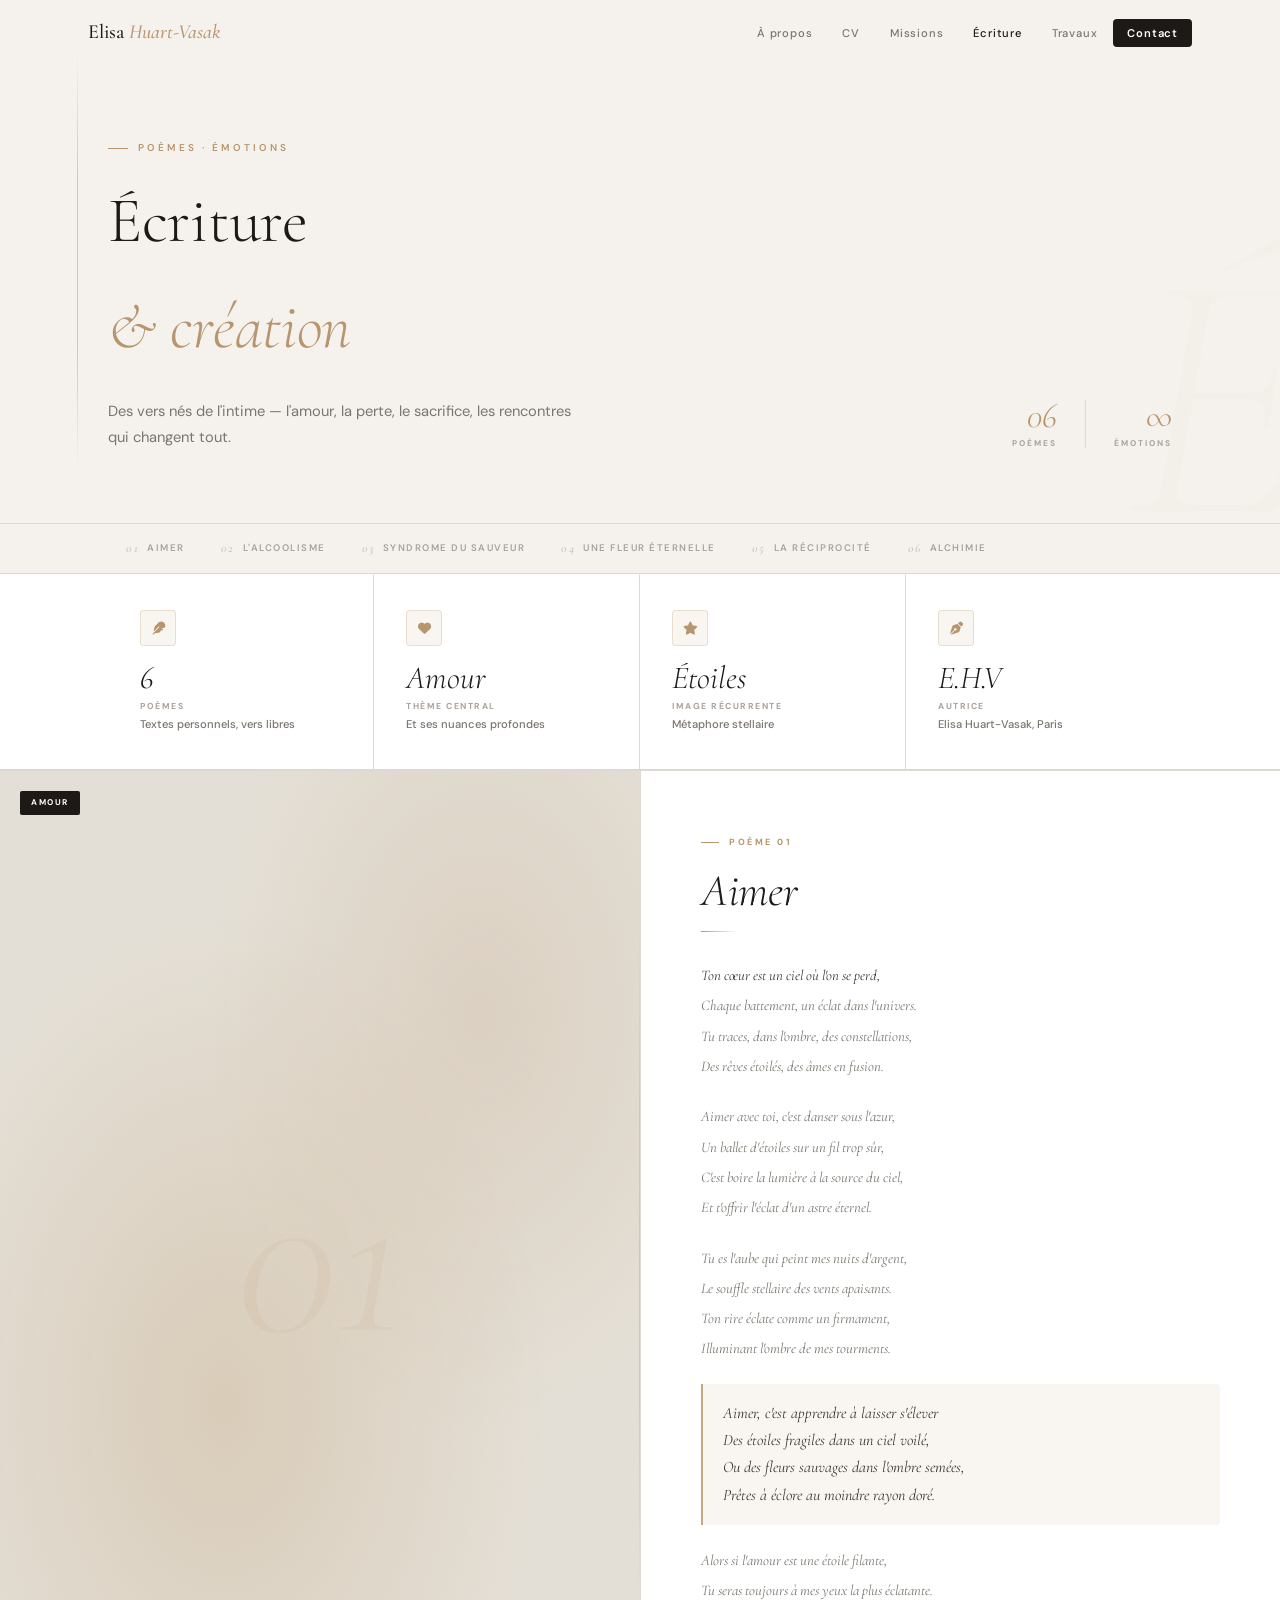
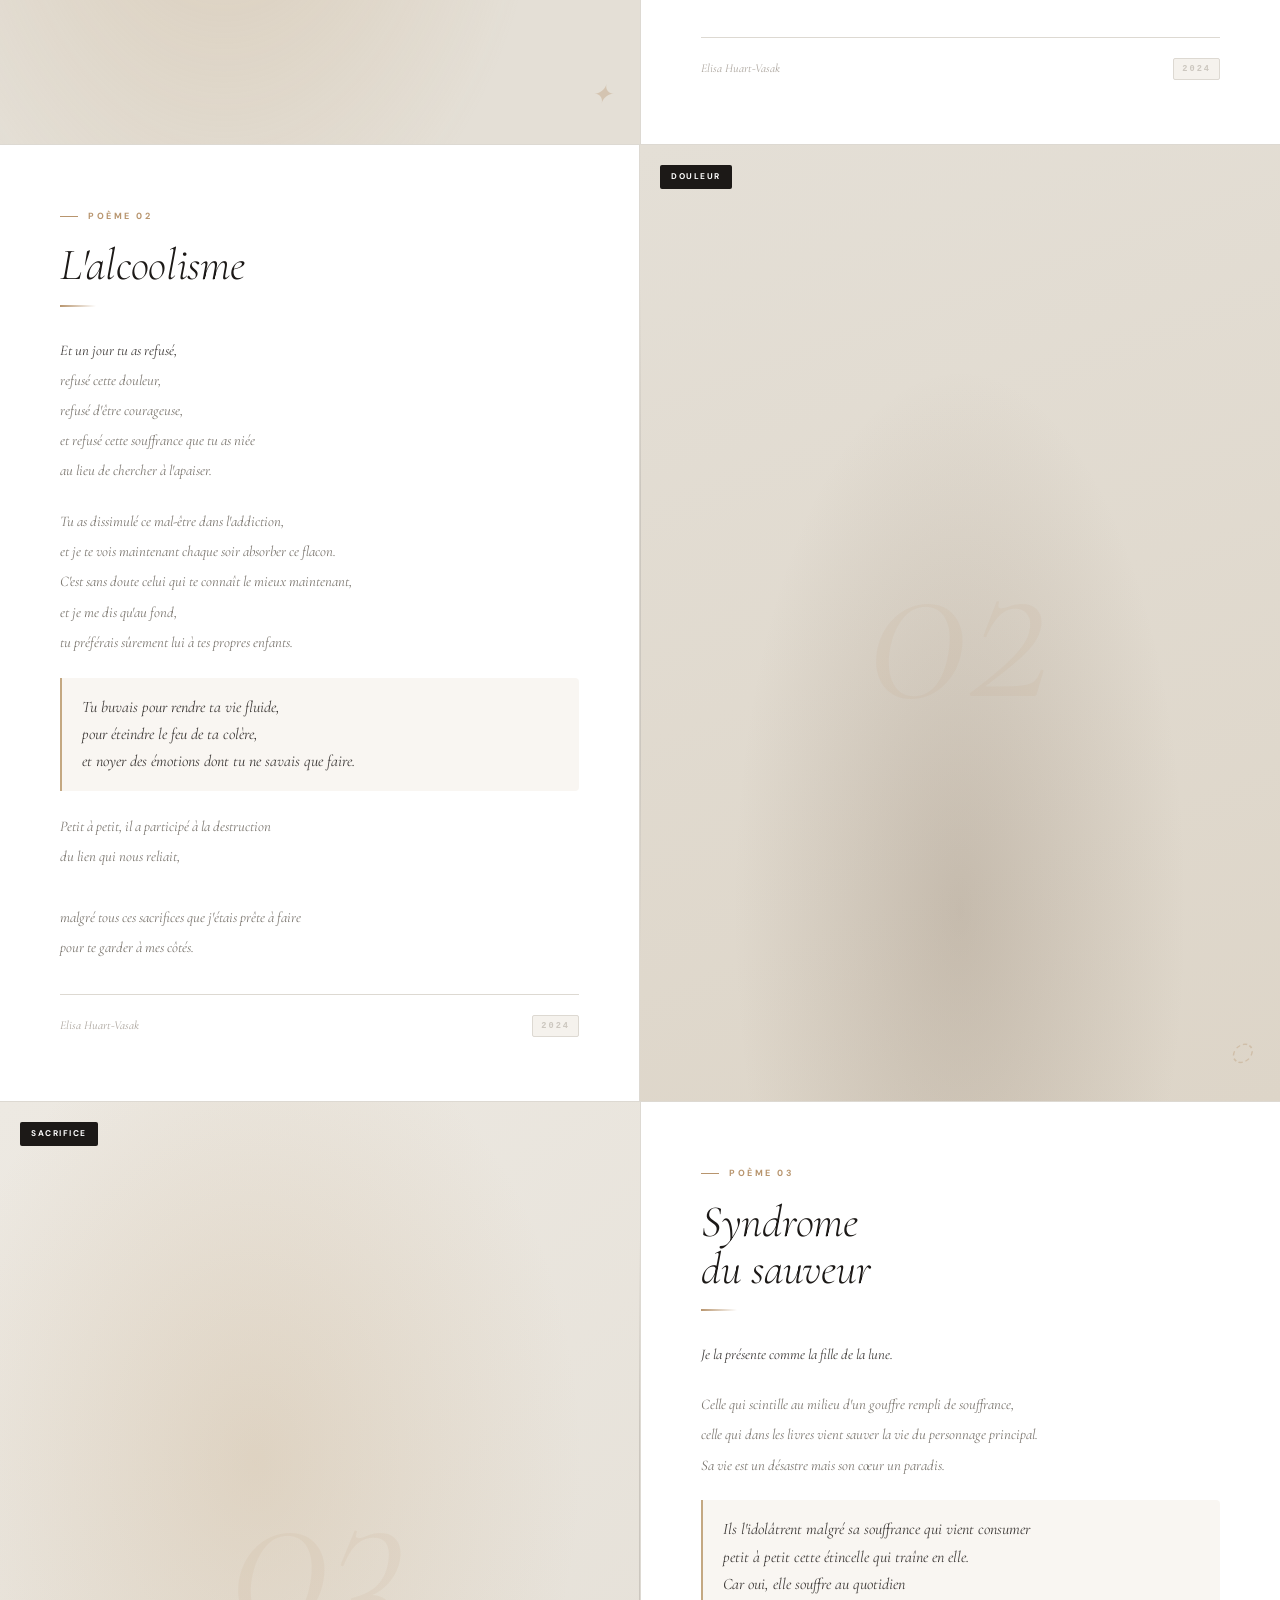
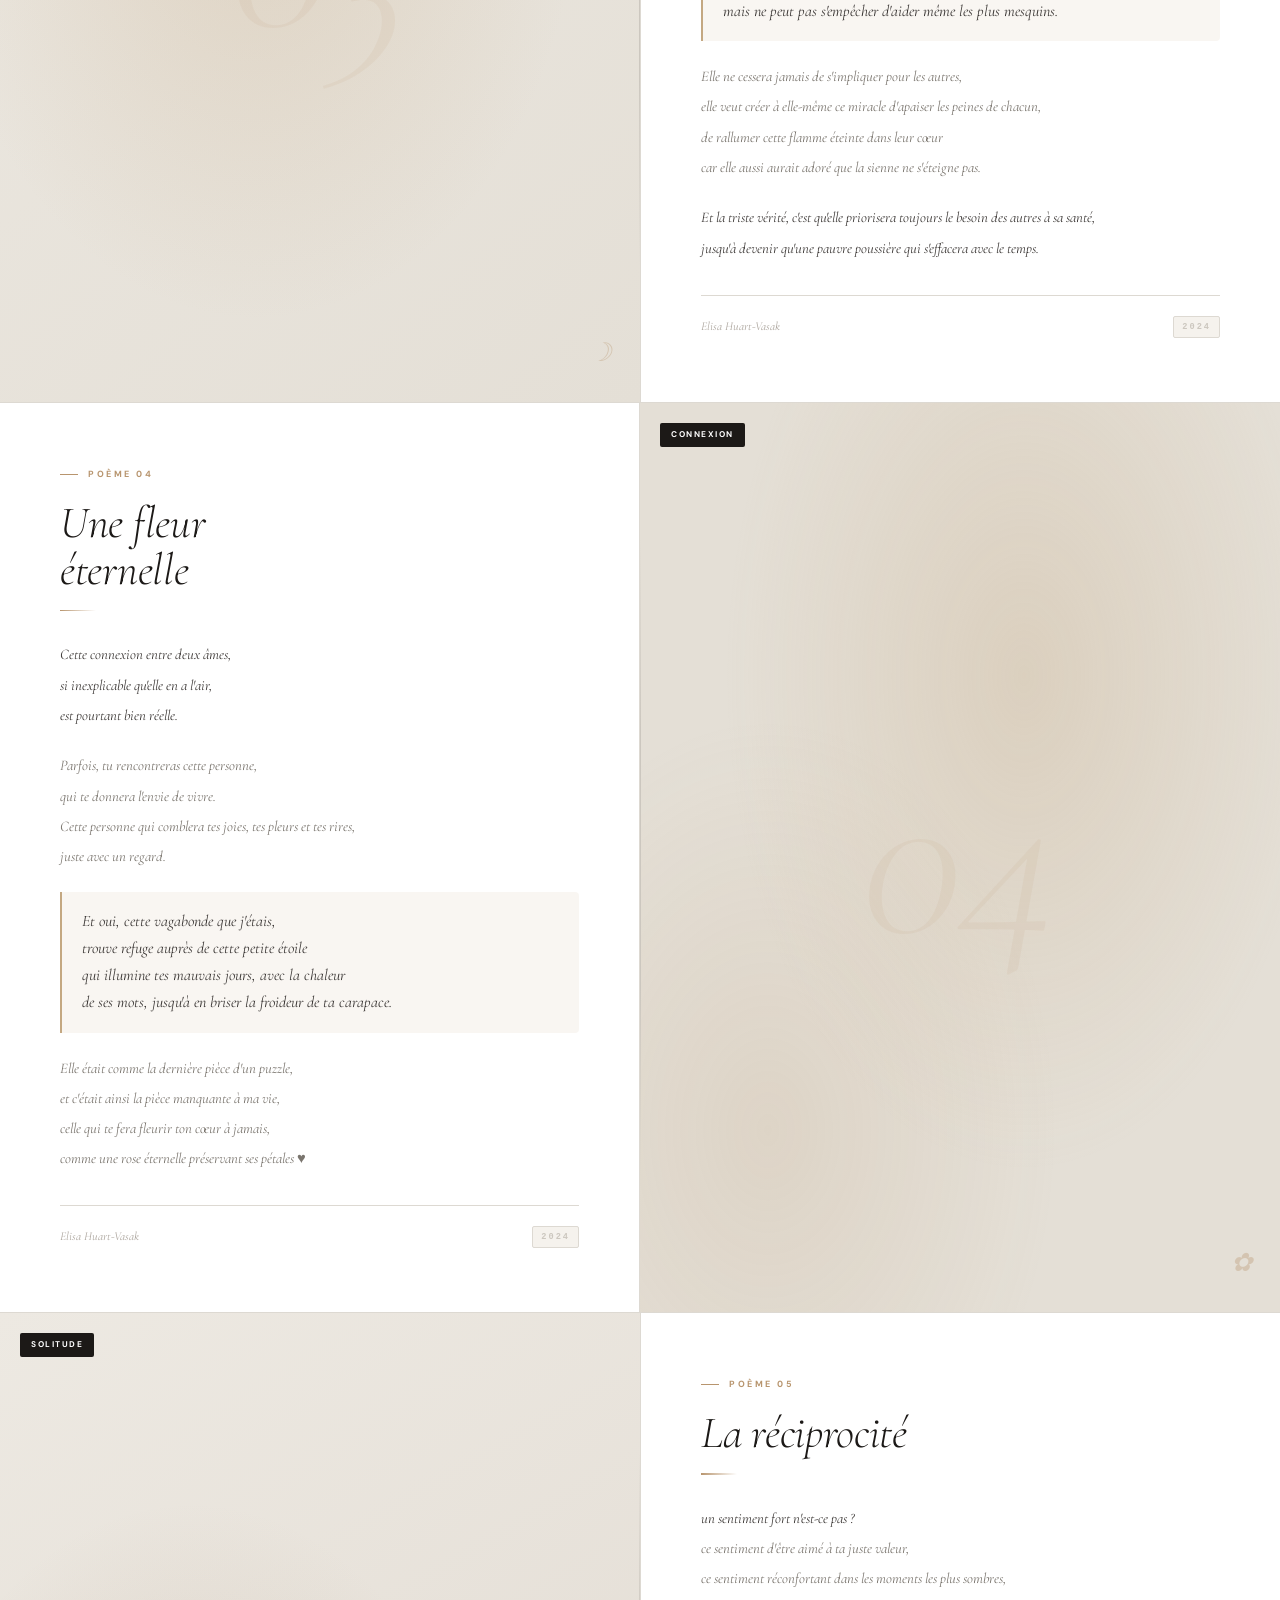
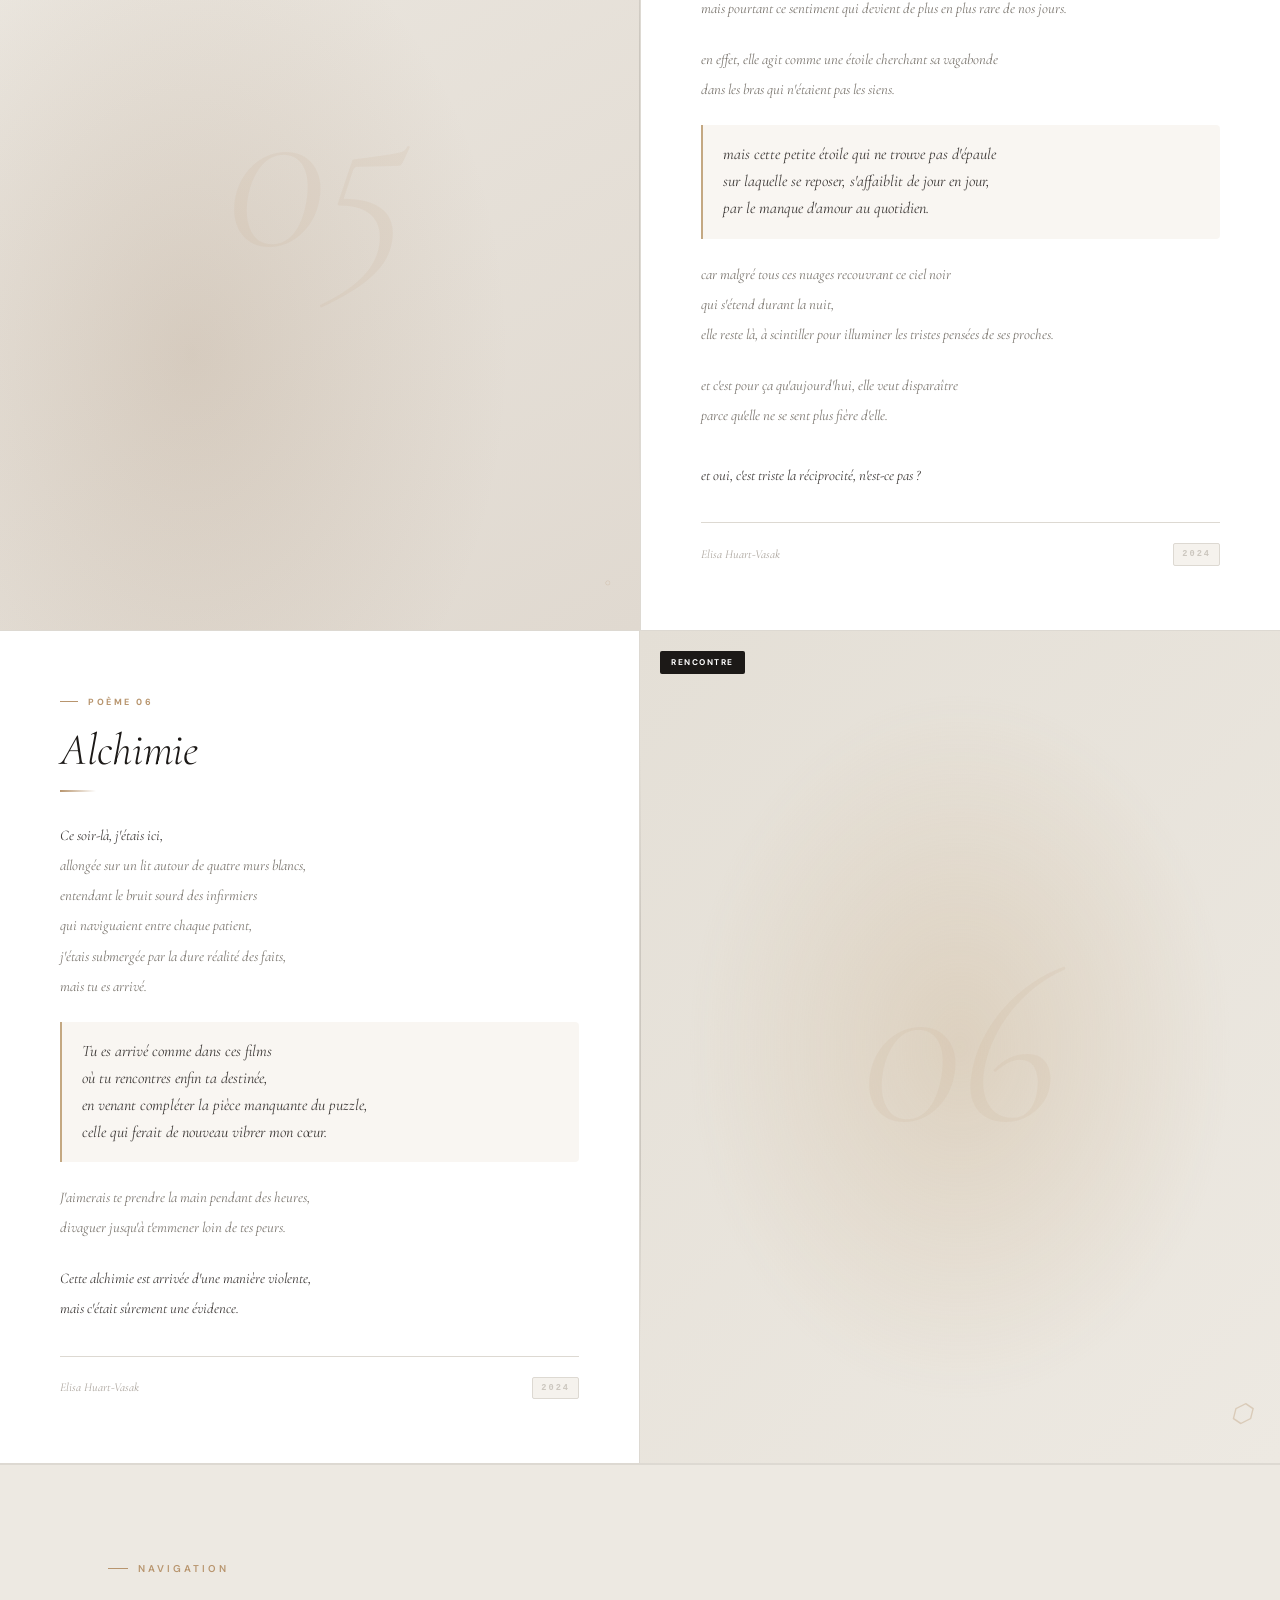
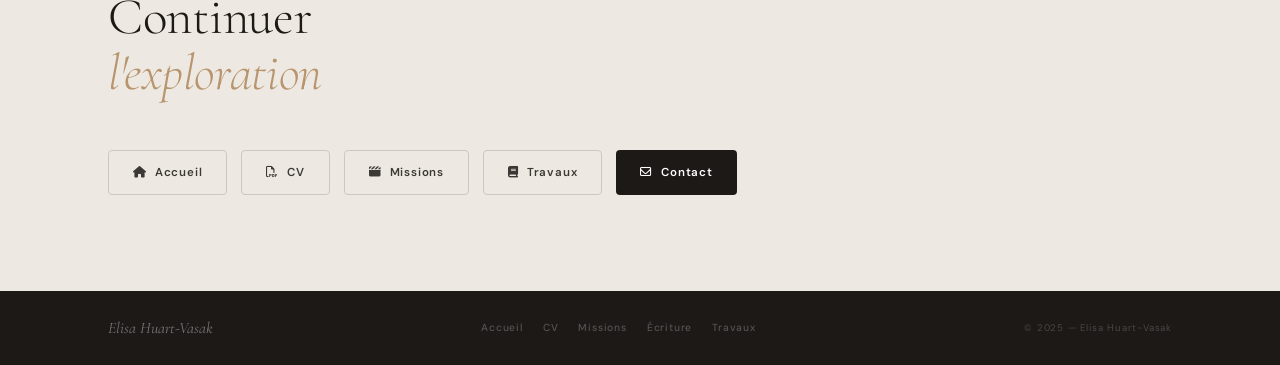
==== commit cd72a84a: "Update creation.html" ====
--- a/creation.html
+++ b/creation.html
@@ -10,763 +10,422 @@
   <link rel="stylesheet" href="https://cdnjs.cloudflare.com/ajax/libs/font-awesome/6.5.0/css/all.min.css">
   <link rel="stylesheet" href="css/style.css">
   <style>
-    /* ═══════════════════════════════════════════
-       CREATION PAGE — styles spécifiques
-    ═══════════════════════════════════════════ */
-
-    /* ── Hero écriture ─────────────────────── */
-    .writing-hero {
-      min-height: 100svh;
-      display: flex;
-      flex-direction: column;
-      justify-content: flex-end;
-      position: relative;
-      overflow: hidden;
-      background: var(--ink);
-      padding: 0 0 80px;
-    }
-
-    /* Fond : grand texte fantôme */
-    .writing-hero-bg {
-      position: absolute;
-      inset: 0;
-      display: flex;
-      align-items: center;
-      justify-content: center;
-      pointer-events: none;
-      user-select: none;
-      overflow: hidden;
-    }
-    .writing-hero-bg span {
-      font-family: var(--serif);
-      font-size: clamp(14rem, 28vw, 32rem);
-      font-weight: 300;
-      font-style: italic;
-      color: rgba(255,255,255,.03);
-      white-space: nowrap;
-      letter-spacing: -8px;
-      line-height: 1;
-      animation: driftSlow 18s ease-in-out infinite alternate;
-    }
-    @keyframes driftSlow {
-      from { transform: translateX(-3%) translateY(2%) }
-      to   { transform: translateX(3%) translateY(-2%) }
-    }
-
-    /* Particules / étoiles CSS */
-    .stars {
-      position: absolute; inset: 0; overflow: hidden; pointer-events: none;
-    }
-    .star {
-      position: absolute;
-      width: 1.5px; height: 1.5px;
-      background: rgba(196,168,130,.5);
-      border-radius: 50%;
-      animation: twinkle var(--d, 3s) ease-in-out var(--delay, 0s) infinite alternate;
-    }
-    @keyframes twinkle {
-      from { opacity: .1; transform: scale(.8) }
-      to   { opacity: .9; transform: scale(1.4) }
-    }
-
-    /* Ligne dorée verticale à gauche */
-    .writing-hero::before {
-      content: '';
-      position: absolute;
-      top: 12%; bottom: 12%; left: 8%;
-      width: 1px;
-      background: linear-gradient(to bottom,
-        transparent, rgba(196,168,130,.4) 30%,
-        rgba(196,168,130,.4) 70%, transparent);
-    }
-
-    /* Contenu hero */
-    .writing-hero-content {
-      position: relative;
-      z-index: 5;
-      padding: 0 8% 0 calc(8% + 24px);
-    }
-    .writing-hero-eyebrow {
-      display: flex; align-items: center; gap: 12px;
-      font-size: .58rem; font-weight: 600; letter-spacing: 3px;
-      text-transform: uppercase; color: var(--sand);
-      margin-bottom: 20px;
-    }
-    .writing-hero-eyebrow::before {
-      content: ''; width: 28px; height: 1px;
-      background: var(--sand); flex-shrink: 0;
-    }
-    .writing-hero-title {
-      font-family: var(--serif);
-      font-size: clamp(4rem, 9vw, 10rem);
-      font-weight: 300;
-      color: rgba(255,255,255,.92);
-      line-height: .9;
-      letter-spacing: -2px;
-      margin-bottom: 0;
-    }
-    .writing-hero-title em {
-      font-style: italic;
-      color: var(--sand2);
-      display: block;
-    }
-    .writing-hero-sub {
-      margin-top: 28px;
-      font-family: var(--serif);
-      font-size: 1.05rem;
-      font-style: italic;
-      color: rgba(255,255,255,.35);
-      max-width: 480px;
-      line-height: 1.8;
-    }
-    .writing-hero-meta {
-      margin-top: 36px;
-      display: flex;
-      align-items: center;
-      gap: 28px;
-    }
-    .writing-hero-count {
-      font-family: var(--serif);
-      font-size: 2.4rem;
-      font-weight: 300;
-      color: var(--sand2);
-      line-height: 1;
-    }
-    .writing-hero-count-label {
-      font-size: .54rem;
-      font-weight: 600;
-      letter-spacing: 2px;
-      text-transform: uppercase;
-      color: rgba(255,255,255,.25);
-      margin-top: 4px;
-    }
-    .writing-hero-sep-v {
-      width: 1px; height: 40px;
-      background: rgba(255,255,255,.1);
-    }
-    .writing-hero-quote {
-      font-family: var(--serif);
-      font-size: .88rem;
-      font-style: italic;
-      color: rgba(255,255,255,.3);
-      max-width: 280px;
-      line-height: 1.7;
-    }
-
-    /* Scroll down indicator */
-    .writing-scroll {
-      position: absolute;
-      bottom: 32px; right: 8%;
-      display: flex; align-items: center; gap: 10px;
-      font-size: .52rem; font-weight: 600;
-      letter-spacing: 2.5px; text-transform: uppercase;
-      color: rgba(255,255,255,.2);
-      writing-mode: vertical-rl;
-      z-index: 5;
-    }
-    .writing-scroll::before {
-      content: '';
-      width: 1px; height: 40px;
-      background: linear-gradient(to bottom, transparent, rgba(196,168,130,.5));
-      display: block;
-    }
-
-    /* ── Index des poèmes ──────────────────── */
-    .poems-index {
-      background: var(--ink);
-      border-bottom: 1px solid rgba(255,255,255,.06);
-      padding: 0 8%;
-      position: sticky;
-      top: 64px;
-      z-index: 50;
-      overflow-x: auto;
-      scrollbar-width: none;
-    }
-    .poems-index::-webkit-scrollbar { display: none }
-    .poems-index-inner {
-      display: flex;
-      gap: 0;
-      min-width: max-content;
-    }
-    .poem-index-link {
-      font-size: .6rem;
-      font-weight: 600;
-      letter-spacing: 1.5px;
-      text-transform: uppercase;
-      color: rgba(255,255,255,.2);
-      padding: 16px 20px;
-      border-bottom: 1.5px solid transparent;
-      transition: color .2s, border-color .2s;
-      white-space: nowrap;
-      text-decoration: none;
-      display: flex;
-      align-items: center;
-      gap: 8px;
-    }
-    .poem-index-link:hover,
-    .poem-index-link.active {
-      color: var(--sand2);
-      border-bottom-color: var(--sand2);
-    }
-    .poem-index-num {
-      font-family: var(--serif);
-      font-style: italic;
-      font-size: .75rem;
-      color: rgba(255,255,255,.1);
-    }
-
-    /* ── Section poèmes ────────────────────── */
-    .poems-section {
-      background: var(--ink);
-      padding: 0;
-    }
-
-    /* ── Poem card ─────────────────────────── */
+    /* ── Page hero ─────────────────────────── */
+    .creation-hero {
+      padding:140px 0 72px;
+      background:var(--cream);
+      border-bottom:1px solid var(--border);
+      position:relative;
+      overflow:hidden;
+    }
+    .creation-hero::before {
+      content:'';
+      position:absolute; top:10%; left:6%;
+      width:1px; bottom:10%;
+      background:linear-gradient(to bottom,
+        transparent, var(--border2) 30%, var(--border2) 70%, transparent);
+    }
+    .creation-hero-deco {
+      position:absolute;
+      right:-2%; bottom:-10%;
+      font-family:var(--serif);
+      font-size:22rem; font-weight:300; font-style:italic;
+      color:rgba(196,168,130,.04);
+      user-select:none; pointer-events:none; line-height:1;
+    }
+    .creation-hero-inner {
+      max-width:1160px; margin:0 auto; padding:0 48px;
+      display:grid;
+      grid-template-columns:1fr auto;
+      align-items:flex-end;
+      gap:48px;
+    }
+    .creation-hero-meta {
+      display:flex;
+      align-items:center;
+      gap:28px;
+      flex-shrink:0;
+    }
+    .creation-meta-item { text-align:right }
+    .creation-meta-num {
+      font-family:var(--serif);
+      font-size:2.2rem; font-weight:300; font-style:italic;
+      color:var(--sand2); line-height:1;
+    }
+    .creation-meta-label {
+      font-size:.52rem; font-weight:700;
+      letter-spacing:2px; text-transform:uppercase;
+      color:var(--ink4); margin-top:4px;
+    }
+    .creation-meta-sep {
+      width:1px; height:48px; background:var(--border);
+    }
+
+    /* ── Nav poèmes sticky ─────────────────── */
+    .poems-nav {
+      position:sticky; top:64px; z-index:80;
+      background:rgba(245,242,237,.96);
+      backdrop-filter:blur(16px);
+      border-bottom:1px solid var(--border);
+      overflow-x:auto; scrollbar-width:none;
+    }
+    .poems-nav::-webkit-scrollbar { display:none }
+    .poems-nav-inner {
+      max-width:1160px; margin:0 auto; padding:0 48px;
+      display:flex; gap:0; min-width:max-content;
+    }
+    .poem-nav-link {
+      font-size:.6rem; font-weight:600;
+      letter-spacing:1.5px; text-transform:uppercase;
+      color:var(--ink4);
+      padding:14px 18px;
+      border-bottom:1.5px solid transparent;
+      transition:color .2s, border-color .2s;
+      white-space:nowrap; text-decoration:none;
+      display:flex; align-items:center; gap:8px;
+    }
+    .poem-nav-num {
+      font-family:var(--serif); font-style:italic;
+      font-size:.78rem; color:var(--border2);
+    }
+    .poem-nav-link:hover,.poem-nav-link.active {
+      color:var(--sand2); border-bottom-color:var(--sand2);
+    }
+
+    /* ── Stats ─────────────────────────────── */
+    .creation-intro { background:var(--white); border-bottom:1px solid var(--border) }
+    .creation-intro-inner {
+      max-width:1160px; margin:0 auto; padding:0 48px;
+      display:grid; grid-template-columns:repeat(4,1fr);
+    }
+    .creation-stat {
+      padding:36px 32px;
+      border-right:1px solid var(--border);
+    }
+    .creation-stat:last-child { border-right:none }
+    .creation-stat-icon {
+      width:36px; height:36px;
+      background:var(--sand-bg); border:1px solid var(--sand-bdr);
+      border-radius:var(--r);
+      display:flex; align-items:center; justify-content:center;
+      color:var(--sand2); font-size:.82rem; margin-bottom:16px;
+    }
+    .creation-stat-num {
+      font-family:var(--serif);
+      font-size:2rem; font-weight:300; font-style:italic;
+      color:var(--ink); line-height:1; margin-bottom:6px;
+    }
+    .creation-stat-label {
+      font-size:.7rem; font-weight:500; color:var(--ink3); line-height:1.5;
+    }
+    .creation-stat-label strong {
+      display:block; font-size:.54rem; font-weight:700;
+      letter-spacing:1.5px; text-transform:uppercase;
+      color:var(--ink4); margin-bottom:3px;
+    }
+
+    /* ── Blocs poèmes ──────────────────────── */
+    .poems-wrap { background:var(--cream) }
+
     .poem-block {
-      display: grid;
-      grid-template-columns: 1fr 1fr;
-      min-height: 100vh;
-      border-top: 1px solid rgba(255,255,255,.05);
-      position: relative;
-      overflow: hidden;
-    }
-    /* Alternance gauche/droite */
-    .poem-block:nth-child(even) .poem-block-visual { order: 2 }
-    .poem-block:nth-child(even) .poem-block-text   { order: 1 }
+      display:grid; grid-template-columns:1fr 1fr;
+      border-bottom:1px solid var(--border);
+      min-height:520px;
+      transition:box-shadow .3s;
+    }
+    .poem-block:hover { box-shadow:0 4px 32px rgba(0,0,0,.06) }
+
+    .poem-block:nth-child(even) .poem-visual { order:2 }
+    .poem-block:nth-child(even) .poem-text-panel { order:1 }
 
     /* Panneau visuel */
-    .poem-block-visual {
-      position: relative;
-      overflow: hidden;
-      display: flex;
-      align-items: center;
-      justify-content: center;
-    }
-    .poem-visual-bg {
-      position: absolute; inset: 0;
-      transition: transform 1.2s cubic-bezier(.22,1,.36,1);
-    }
-    .poem-block:hover .poem-visual-bg {
-      transform: scale(1.04);
-    }
-    /* Thèmes visuels par poème */
-    .poem-block[data-theme="aimer"] .poem-visual-bg {
+    .poem-visual {
+      position:relative; overflow:hidden;
+      display:flex; align-items:center; justify-content:center;
+      background:var(--cream2);
+    }
+    .poem-visual-inner {
+      position:absolute; inset:0;
+      transition:transform 1s cubic-bezier(.22,1,.36,1);
+    }
+    .poem-block:hover .poem-visual-inner { transform:scale(1.04) }
+
+    [data-theme="aimer"] .poem-visual-inner {
       background:
-        radial-gradient(ellipse at 30% 60%, rgba(184,149,110,.25) 0%, transparent 55%),
-        radial-gradient(ellipse at 80% 20%, rgba(150,110,80,.15) 0%, transparent 45%),
-        linear-gradient(145deg, #1a1510 0%, #0f0c09 60%, #1a1510 100%);
-    }
-    .poem-block[data-theme="alcoolisme"] .poem-visual-bg {
+        radial-gradient(ellipse at 35% 65%, rgba(196,168,130,.35) 0%, transparent 55%),
+        radial-gradient(ellipse at 75% 25%, rgba(184,149,110,.2) 0%, transparent 40%),
+        var(--cream3);
+    }
+    [data-theme="alcoolisme"] .poem-visual-inner {
       background:
-        radial-gradient(ellipse at 60% 80%, rgba(60,40,30,.8) 0%, transparent 50%),
-        radial-gradient(ellipse at 20% 20%, rgba(100,60,30,.2) 0%, transparent 40%),
-        linear-gradient(160deg, #0d0a08 0%, #1a1005 50%, #0a0807 100%);
-    }
-    .poem-block[data-theme="sauveur"] .poem-visual-bg {
+        radial-gradient(ellipse at 50% 80%, rgba(120,100,80,.25) 0%, transparent 50%),
+        linear-gradient(160deg, var(--cream3) 0%, #ddd5c8 100%);
+    }
+    [data-theme="sauveur"] .poem-visual-inner {
       background:
-        radial-gradient(ellipse at 50% 40%, rgba(196,168,130,.12) 0%, transparent 60%),
-        radial-gradient(ellipse at 90% 90%, rgba(120,80,50,.2) 0%, transparent 40%),
-        linear-gradient(135deg, #12100e 0%, #1c1510 50%, #0e0c0a 100%);
-    }
-    .poem-block[data-theme="fleur"] .poem-visual-bg {
+        radial-gradient(ellipse at 40% 40%, rgba(196,168,130,.3) 0%, transparent 60%),
+        linear-gradient(140deg, var(--cream2) 0%, var(--cream3) 100%);
+    }
+    [data-theme="fleur"] .poem-visual-inner {
       background:
-        radial-gradient(ellipse at 40% 30%, rgba(184,149,110,.2) 0%, transparent 55%),
-        radial-gradient(ellipse at 70% 80%, rgba(150,100,70,.15) 0%, transparent 40%),
-        linear-gradient(150deg, #111009 0%, #1a160e 60%, #0c0a07 100%);
-    }
-    .poem-block[data-theme="reciprocite"] .poem-visual-bg {
+        radial-gradient(ellipse at 60% 30%, rgba(196,168,130,.28) 0%, transparent 55%),
+        radial-gradient(ellipse at 20% 80%, rgba(184,149,110,.15) 0%, transparent 40%),
+        var(--cream3);
+    }
+    [data-theme="reciprocite"] .poem-visual-inner {
       background:
-        radial-gradient(ellipse at 20% 70%, rgba(80,60,40,.3) 0%, transparent 50%),
-        radial-gradient(ellipse at 80% 20%, rgba(196,168,130,.08) 0%, transparent 45%),
-        linear-gradient(170deg, #0a0807 0%, #141210 60%, #0e0c09 100%);
-    }
-    .poem-block[data-theme="alchimie"] .poem-visual-bg {
+        radial-gradient(ellipse at 30% 70%, rgba(150,120,90,.2) 0%, transparent 50%),
+        linear-gradient(150deg, var(--cream2) 0%, #e0d9d0 100%);
+    }
+    [data-theme="alchimie"] .poem-visual-inner {
       background:
-        radial-gradient(ellipse at 50% 50%, rgba(184,149,110,.18) 0%, transparent 60%),
-        radial-gradient(ellipse at 10% 90%, rgba(100,70,40,.2) 0%, transparent 40%),
-        linear-gradient(140deg, #0f0d0b 0%, #1e1812 60%, #0a0907 100%);
-    }
-
-    /* Numéro grand décoratif */
+        radial-gradient(ellipse at 50% 50%, rgba(196,168,130,.32) 0%, transparent 60%),
+        linear-gradient(135deg, var(--cream3) 0%, var(--cream2) 100%);
+    }
+
     .poem-visual-num {
-      font-family: var(--serif);
-      font-size: clamp(12rem, 22vw, 22rem);
-      font-weight: 300;
-      font-style: italic;
-      color: rgba(255,255,255,.025);
-      line-height: 1;
-      user-select: none;
-      position: relative;
-      z-index: 2;
-      transition: color .6s ease, transform .8s cubic-bezier(.22,1,.36,1);
+      font-family:var(--serif);
+      font-size:clamp(10rem,18vw,18rem);
+      font-weight:300; font-style:italic;
+      color:rgba(196,168,130,.12);
+      line-height:1; user-select:none;
+      position:relative; z-index:2;
+      transition:color .5s, transform .8s cubic-bezier(.22,1,.36,1);
     }
     .poem-block:hover .poem-visual-num {
-      color: rgba(196,168,130,.06);
-      transform: scale(1.05) translateY(-4%);
-    }
-
-    /* Icône / symbole centré */
+      color:rgba(196,168,130,.22);
+      transform:scale(1.05) translateY(-3%);
+    }
+    .poem-visual-badge {
+      position:absolute; top:20px; left:20px;
+      font-size:.52rem; font-weight:700; letter-spacing:1.5px;
+      text-transform:uppercase;
+      background:var(--ink); color:#fff;
+      padding:5px 11px; border-radius:2px; z-index:4;
+    }
     .poem-visual-icon {
-      position: absolute;
-      z-index: 3;
-      font-family: var(--serif);
-      font-size: 1.8rem;
-      font-style: italic;
-      color: rgba(196,168,130,.25);
-      bottom: 48px;
-      left: 48px;
-      letter-spacing: 2px;
-      transition: color .4s, transform .4s;
-    }
-    .poem-block:hover .poem-visual-icon {
-      color: rgba(196,168,130,.5);
-      transform: translateY(-4px);
-    }
-
-    /* Ligne verticale droite du panneau visuel */
-    .poem-block:nth-child(odd) .poem-block-visual::after,
-    .poem-block:nth-child(even) .poem-block-visual::before {
-      content: '';
-      position: absolute;
-      top: 15%; bottom: 15%; right: 0;
-      width: 1px;
-      background: linear-gradient(to bottom,
-        transparent, rgba(196,168,130,.15) 30%,
-        rgba(196,168,130,.15) 70%, transparent);
-    }
-    .poem-block:nth-child(even) .poem-block-visual::before { left:0; right:auto }
-
-    /* Tag thématique */
-    .poem-visual-tag {
-      position: absolute;
-      top: 28px; right: 28px;
-      font-size: .5rem;
-      font-weight: 700;
-      letter-spacing: 2px;
-      text-transform: uppercase;
-      color: rgba(196,168,130,.5);
-      background: rgba(196,168,130,.06);
-      border: 1px solid rgba(196,168,130,.12);
-      padding: 6px 12px;
-      border-radius: 2px;
-      z-index: 4;
+      position:absolute; bottom:28px; right:28px;
+      font-family:var(--serif); font-size:1.6rem; font-style:italic;
+      color:var(--sand2); opacity:.35; z-index:4;
+      transition:opacity .3s, transform .3s;
+    }
+    .poem-block:hover .poem-visual-icon { opacity:.7; transform:translateY(-4px) }
+
+    .poem-block:nth-child(odd) .poem-visual::after {
+      content:'';
+      position:absolute; top:15%; right:0; bottom:15%;
+      width:1px;
+      background:linear-gradient(to bottom,
+        transparent, var(--border2) 30%, var(--border2) 70%, transparent);
+      z-index:3;
+    }
+    .poem-block:nth-child(even) .poem-visual::after {
+      content:'';
+      position:absolute; top:15%; left:0; bottom:15%;
+      width:1px;
+      background:linear-gradient(to bottom,
+        transparent, var(--border2) 30%, var(--border2) 70%, transparent);
+      z-index:3;
     }
 
     /* Panneau texte */
-    .poem-block-text {
-      display: flex;
-      flex-direction: column;
-      justify-content: center;
-      padding: 80px 72px;
-      position: relative;
-    }
-
-    .poem-num-label {
-      font-size: .54rem;
-      font-weight: 600;
-      letter-spacing: 3px;
-      text-transform: uppercase;
-      color: var(--sand2);
-      display: flex;
-      align-items: center;
-      gap: 10px;
-      margin-bottom: 20px;
-      opacity: .7;
-    }
-    .poem-num-label::before {
-      content: ''; width: 20px; height: 1px;
-      background: var(--sand2); flex-shrink: 0;
-    }
-
+    .poem-text-panel {
+      display:flex; flex-direction:column; justify-content:center;
+      padding:64px 60px;
+      background:var(--white);
+      border-left:1px solid var(--border);
+    }
+    .poem-block:nth-child(even) .poem-text-panel {
+      border-left:none; border-right:1px solid var(--border);
+    }
+
+    .poem-eyebrow {
+      font-size:.56rem; font-weight:700;
+      letter-spacing:2.5px; text-transform:uppercase; color:var(--sand2);
+      display:flex; align-items:center; gap:10px; margin-bottom:18px;
+    }
+    .poem-eyebrow::before {
+      content:''; width:18px; height:1px; background:var(--sand2); flex-shrink:0;
+    }
     .poem-title {
-      font-family: var(--serif);
-      font-size: clamp(2.4rem, 4vw, 4rem);
-      font-weight: 300;
-      font-style: italic;
-      color: rgba(255,255,255,.9);
-      line-height: 1.05;
-      letter-spacing: -.5px;
-      margin-bottom: 36px;
-      position: relative;
+      font-family:var(--serif);
+      font-size:clamp(2rem,3.5vw,3.2rem);
+      font-weight:300; font-style:italic;
+      color:var(--ink); line-height:1.05;
+      letter-spacing:-.3px; margin-bottom:28px;
     }
     .poem-title::after {
-      content: '';
-      display: block;
-      width: 40px;
-      height: 1.5px;
-      background: linear-gradient(to right, var(--sand2), transparent);
-      margin-top: 18px;
-    }
-
-    .poem-text {
-      font-family: var(--serif);
-      font-size: clamp(.88rem, 1.1vw, 1rem);
-      font-style: italic;
-      color: rgba(255,255,255,.45);
-      line-height: 2.1;
-      letter-spacing: .01em;
-      position: relative;
-    }
-    .poem-text p {
-      margin-bottom: 1.6em;
-    }
-    .poem-text p:last-child {
-      margin-bottom: 0;
-    }
-
-    /* Vers mis en valeur (premier vers de chaque strophe) */
-    .poem-text .verse-first {
-      color: rgba(255,255,255,.75);
-    }
-
-    /* Citation mise en avant */
+      content:''; display:block;
+      width:36px; height:1.5px;
+      background:linear-gradient(to right, var(--sand2), transparent);
+      margin-top:16px;
+    }
+    .poem-body {
+      font-family:var(--serif); font-size:.92rem;
+      font-style:italic; color:var(--ink3); line-height:2.05;
+    }
+    .poem-body p { margin-bottom:1.4em }
+    .poem-body p:last-child { margin-bottom:0 }
+    .verse-accent { color:var(--ink2) }
     .poem-pull {
-      margin: 28px 0;
-      padding: 20px 24px;
-      border-left: 2px solid rgba(196,168,130,.3);
-      font-family: var(--serif);
-      font-size: 1.15rem;
-      font-style: italic;
-      color: rgba(196,168,130,.6);
-      line-height: 1.65;
-      background: rgba(196,168,130,.03);
-      border-radius: 0 2px 2px 0;
-    }
-
-    /* Signature bas de poème */
+      margin:20px 0; padding:16px 20px;
+      border-left:2px solid var(--sand);
+      background:var(--sand-bg);
+      border-radius:0 var(--r) var(--r) 0;
+      font-family:var(--serif); font-size:1rem;
+      font-style:italic; color:var(--ink2); line-height:1.7;
+    }
     .poem-footer {
-      margin-top: 40px;
-      display: flex;
-      align-items: center;
-      justify-content: space-between;
-      padding-top: 24px;
-      border-top: 1px solid rgba(255,255,255,.06);
-    }
-    .poem-author {
-      font-family: var(--serif);
-      font-size: .78rem;
-      font-style: italic;
-      color: rgba(255,255,255,.2);
-    }
+      margin-top:32px; padding-top:20px;
+      border-top:1px solid var(--border);
+      display:flex; align-items:center; justify-content:space-between;
+    }
+    .poem-author { font-family:var(--serif); font-size:.75rem; font-style:italic; color:var(--ink4) }
     .poem-year {
-      font-size: .54rem;
-      font-weight: 600;
-      letter-spacing: 2px;
-      color: rgba(255,255,255,.1);
-      font-family: monospace;
-    }
-
-    /* ── Section intro / présentation ─────── */
-    .writing-intro {
-      background: var(--ink);
-      padding: 120px 8%;
-      display: grid;
-      grid-template-columns: 1fr 1.4fr;
-      gap: 80px;
-      align-items: center;
-      border-top: 1px solid rgba(255,255,255,.05);
-    }
-    .writing-intro-left {
-      position: sticky;
-      top: 120px;
-    }
-    .writing-intro-eyebrow {
-      font-size: .58rem; font-weight: 600;
-      letter-spacing: 3px; text-transform: uppercase;
-      color: var(--sand2);
-      display: flex; align-items: center; gap: 10px;
-      margin-bottom: 18px;
-    }
-    .writing-intro-eyebrow::before {
-      content: ''; width: 20px; height: 1px;
-      background: var(--sand2);
-    }
-    .writing-intro-title {
-      font-family: var(--serif);
-      font-size: clamp(2.8rem, 4.5vw, 5rem);
-      font-weight: 300;
-      color: rgba(255,255,255,.88);
-      line-height: .95;
-      letter-spacing: -.5px;
-    }
-    .writing-intro-title em {
-      font-style: italic;
-      color: var(--sand2);
-      display: block;
-    }
-    .writing-intro-body {
-      font-family: var(--serif);
-      font-size: 1.05rem;
-      font-style: italic;
-      color: rgba(255,255,255,.3);
-      line-height: 1.9;
-      margin-top: 24px;
-      max-width: 360px;
-    }
-
-    .writing-intro-right {
-      display: flex;
-      flex-direction: column;
-      gap: 0;
-    }
-    .writing-stat {
-      display: flex;
-      align-items: flex-start;
-      gap: 24px;
-      padding: 28px 0;
-      border-bottom: 1px solid rgba(255,255,255,.05);
-    }
-    .writing-stat:first-child { border-top: 1px solid rgba(255,255,255,.05) }
-    .writing-stat-num {
-      font-family: var(--serif);
-      font-size: 2.8rem;
-      font-weight: 300;
-      font-style: italic;
-      color: var(--sand2);
-      line-height: 1;
-      flex-shrink: 0;
-      min-width: 80px;
-    }
-    .writing-stat-label {
-      font-size: .72rem;
-      font-weight: 500;
-      color: rgba(255,255,255,.55);
-      line-height: 1.65;
-      margin-top: 6px;
-    }
-    .writing-stat-label strong {
-      display: block;
-      font-size: .58rem;
-      font-weight: 700;
-      letter-spacing: 1.5px;
-      text-transform: uppercase;
-      color: rgba(255,255,255,.2);
-      margin-bottom: 4px;
-    }
-
-    /* ── Footer section ────────────────────── */
-    .writing-end {
-      background: var(--ink);
-      padding: 100px 8% 120px;
-      text-align: center;
-      border-top: 1px solid rgba(255,255,255,.05);
-      position: relative;
-      overflow: hidden;
-    }
-    .writing-end::before {
-      content: '✦';
-      position: absolute;
-      top: 50%; left: 50%;
-      transform: translate(-50%, -50%);
-      font-size: 30rem;
-      color: rgba(255,255,255,.012);
-      font-family: var(--serif);
-      pointer-events: none;
-      user-select: none;
-    }
-    .writing-end-title {
-      font-family: var(--serif);
-      font-size: clamp(2.5rem, 5vw, 5.5rem);
-      font-weight: 300;
-      font-style: italic;
-      color: rgba(255,255,255,.15);
-      line-height: 1;
-      letter-spacing: -1px;
-      margin-bottom: 36px;
-    }
-    .writing-end-title em { color: var(--sand2); opacity: .6 }
-    .writing-end-links {
-      display: flex;
-      justify-content: center;
-      align-items: center;
-      gap: 20px;
-      flex-wrap: wrap;
-    }
-
-    /* ── Reveal animations ─────────────────── */
-    .poem-block-text { opacity: 0; transform: translateY(32px) }
-    .poem-block-text.in { opacity: 1; transform: none; transition: opacity 1s cubic-bezier(.22,1,.36,1), transform 1s cubic-bezier(.22,1,.36,1) }
-    .poem-block-visual { opacity: 0 }
-    .poem-block-visual.in { opacity: 1; transition: opacity 1.2s ease }
-    .writing-intro-left { opacity: 0; transform: translateY(24px) }
-    .writing-intro-left.in { opacity: 1; transform: none; transition: opacity .9s cubic-bezier(.22,1,.36,1), transform .9s cubic-bezier(.22,1,.36,1) }
-    .writing-stat { opacity: 0; transform: translateX(20px) }
-    .writing-stat.in { opacity: 1; transform: none; transition: opacity .7s cubic-bezier(.22,1,.36,1), transform .7s cubic-bezier(.22,1,.36,1) }
+      font-size:.54rem; font-weight:600; letter-spacing:2px;
+      color:var(--border2); font-family:monospace;
+      background:var(--cream); border:1px solid var(--border);
+      padding:3px 8px; border-radius:2px;
+    }
 
     /* ── Responsive ─────────────────────────── */
-    @media (max-width: 900px) {
-      .poem-block {
-        grid-template-columns: 1fr;
-        min-height: auto;
-      }
-      .poem-block-visual { min-height: 280px; order: 1 !important }
-      .poem-block-text   { order: 2 !important; padding: 52px 32px }
-      .poem-block:nth-child(odd) .poem-block-visual::after,
-      .poem-block:nth-child(even) .poem-block-visual::before { display: none }
-      .writing-intro { grid-template-columns: 1fr; gap: 48px; padding: 80px 24px }
-      .writing-intro-left { position: static }
-      .writing-end { padding: 72px 24px 80px }
-      .writing-hero-content { padding: 0 24px }
-      .writing-hero::before { left: 24px }
-      .poems-index { padding: 0 24px }
-    }
-    @media (max-width: 600px) {
-      .poem-block-text { padding: 40px 20px }
-      .writing-hero-title { letter-spacing: -1px }
+    @media (max-width:900px) {
+      .poem-block { grid-template-columns:1fr; min-height:auto }
+      .poem-visual { min-height:260px; order:1 !important }
+      .poem-text-panel { order:2 !important; padding:40px 28px; border-left:none !important; border-right:none !important; border-top:1px solid var(--border) }
+      .poem-visual::after { display:none !important }
+      .creation-intro-inner { grid-template-columns:1fr 1fr }
+      .creation-stat:nth-child(2) { border-right:none }
+      .creation-stat:nth-child(3) { border-top:1px solid var(--border) }
+      .creation-stat:nth-child(4) { border-top:1px solid var(--border); border-right:none }
+      .creation-hero-inner { grid-template-columns:1fr; padding:0 24px }
+    }
+    @media (max-width:600px) {
+      .poems-nav-inner,.creation-intro-inner { padding:0 20px }
+      .creation-intro-inner { grid-template-columns:1fr }
+      .creation-stat { border-right:none !important; border-bottom:1px solid var(--border) }
+      .poem-text-panel { padding:32px 20px }
     }
   </style>
 </head>
-<body style="background:var(--ink)">
-
-<!-- ═══════════════════════════════════════════════
-     NAV
-═══════════════════════════════════════════════ -->
-<nav class="nav scrolled" id="nav" style="background:rgba(28,25,23,.96);border-bottom-color:rgba(255,255,255,.07)">
+<body>
+
+<nav class="nav" id="nav">
   <div class="nav-inner">
-    <a href="index.html" class="nav-brand" style="color:rgba(255,255,255,.8)">Elisa <em>Huart-Vasak</em></a>
+    <a href="index.html" class="nav-brand">Elisa <em>Huart-Vasak</em></a>
     <ul class="nav-links">
-      <li><a href="index.html#about" style="color:rgba(255,255,255,.35)">À propos</a></li>
-      <li><a href="cv.html" style="color:rgba(255,255,255,.35)">CV</a></li>
-      <li><a href="missions.html" style="color:rgba(255,255,255,.35)">Missions</a></li>
-      <li><a href="creation.html" style="color:var(--sand2)" class="active">Écriture</a></li>
-      <li><a href="devoirs.html" style="color:rgba(255,255,255,.35)">Travaux</a></li>
+      <li><a href="index.html#about">À propos</a></li>
+      <li><a href="cv.html">CV</a></li>
+      <li><a href="missions.html">Missions</a></li>
+      <li><a href="creation.html" class="active">Écriture</a></li>
+      <li><a href="devoirs.html">Travaux</a></li>
       <li><a href="index.html#contact" class="nav-cta">Contact</a></li>
     </ul>
-    <button class="burger" id="burger" aria-label="Menu"><span style="background:rgba(255,255,255,.6)"></span><span style="background:rgba(255,255,255,.6)"></span></button>
+    <button class="burger" id="burger" aria-label="Menu"><span></span><span></span></button>
   </div>
 </nav>
 
-<!-- Barre de progression -->
-<div id="read-progress" style="position:fixed;top:0;left:0;height:2px;background:linear-gradient(to right,var(--sand),var(--sand2));z-index:9999;width:0%;transition:width .08s linear;pointer-events:none"></div>
-
-<!-- ═══════════════════════════════════════════════
-     HERO
-═══════════════════════════════════════════════ -->
-<section class="writing-hero">
-  <div class="writing-hero-bg">
-    <span>Écriture</span>
-  </div>
-
-  <!-- Étoiles générées en JS -->
-  <div class="stars" id="stars"></div>
-
-  <div class="writing-scroll">Scroll</div>
-
-  <div class="writing-hero-content">
-    <p class="writing-hero-eyebrow">Poésie &middot; Création littéraire</p>
-    <h1 class="writing-hero-title">
-      Mots
-      <em>& émotions</em>
-    </h1>
-    <p class="writing-hero-sub">
-      Des poèmes nés de l'intime — l'amour, la perte, le sauvetage des autres, l'alchimie des rencontres. Chaque vers, une trace.
-    </p>
-    <div class="writing-hero-meta">
-      <div>
-        <div class="writing-hero-count">06</div>
-        <div class="writing-hero-count-label">Poèmes</div>
-      </div>
-      <div class="writing-hero-sep-v"></div>
-      <p class="writing-hero-quote">
-        &laquo;&nbsp;Écrire, c'est apprendre à laisser s'élever des étoiles fragiles dans un ciel voilé.&nbsp;&raquo;
+<div id="read-progress" style="position:fixed;top:0;left:0;height:2.5px;background:linear-gradient(to right,var(--sand),var(--sand2));z-index:9999;width:0%;transition:width .08s linear;pointer-events:none"></div>
+
+<!-- HERO -->
+<section class="creation-hero">
+  <div class="creation-hero-deco">É</div>
+  <div class="creation-hero-inner">
+    <div>
+      <p class="eyebrow">Poèmes &middot; Émotions</p>
+      <h1 class="h1-page">Écriture<br><em>& création</em></h1>
+      <p class="body-lg" style="margin-top:18px;max-width:480px">
+        Des vers nés de l'intime — l'amour, la perte, le sacrifice, les rencontres qui changent tout.
       </p>
+    </div>
+    <div class="creation-hero-meta">
+      <div class="creation-meta-item">
+        <div class="creation-meta-num">06</div>
+        <div class="creation-meta-label">Poèmes</div>
+      </div>
+      <div class="creation-meta-sep"></div>
+      <div class="creation-meta-item">
+        <div class="creation-meta-num">∞</div>
+        <div class="creation-meta-label">Émotions</div>
+      </div>
     </div>
   </div>
 </section>
 
-<!-- ═══════════════════════════════════════════════
-     INDEX DES POÈMES (sticky)
-═══════════════════════════════════════════════ -->
-<nav class="poems-index" id="poems-index">
-  <div class="poems-index-inner">
-    <a href="#poem-aimer"       class="poem-index-link"><span class="poem-index-num">01</span> Aimer</a>
-    <a href="#poem-alcoolisme"  class="poem-index-link"><span class="poem-index-num">02</span> L'alcoolisme</a>
-    <a href="#poem-sauveur"     class="poem-index-link"><span class="poem-index-num">03</span> Syndrome du sauveur</a>
-    <a href="#poem-fleur"       class="poem-index-link"><span class="poem-index-num">04</span> Une fleur éternelle</a>
-    <a href="#poem-reciprocite" class="poem-index-link"><span class="poem-index-num">05</span> La réciprocité</a>
-    <a href="#poem-alchimie"    class="poem-index-link"><span class="poem-index-num">06</span> Alchimie</a>
+<!-- NAV STICKY -->
+<nav class="poems-nav" id="poems-nav">
+  <div class="poems-nav-inner">
+    <a href="#poem-aimer"       class="poem-nav-link"><span class="poem-nav-num">01</span> Aimer</a>
+    <a href="#poem-alcoolisme"  class="poem-nav-link"><span class="poem-nav-num">02</span> L'alcoolisme</a>
+    <a href="#poem-sauveur"     class="poem-nav-link"><span class="poem-nav-num">03</span> Syndrome du sauveur</a>
+    <a href="#poem-fleur"       class="poem-nav-link"><span class="poem-nav-num">04</span> Une fleur éternelle</a>
+    <a href="#poem-reciprocite" class="poem-nav-link"><span class="poem-nav-num">05</span> La réciprocité</a>
+    <a href="#poem-alchimie"    class="poem-nav-link"><span class="poem-nav-num">06</span> Alchimie</a>
   </div>
 </nav>
 
-<!-- ═══════════════════════════════════════════════
-     PRÉSENTATION
-═══════════════════════════════════════════════ -->
-<section class="writing-intro">
-  <div class="writing-intro-left">
-    <p class="writing-intro-eyebrow">À propos de l'écriture</p>
-    <h2 class="writing-intro-title">
-      L'intime<br>mis en
-      <em>lumière</em>
-    </h2>
-    <p class="writing-intro-body">
-      Écrire pour traverser. Ces poèmes explorent l'amour et ses nuances, la dépendance, le sacrifice de soi pour les autres, et les rencontres qui changent tout. Une voix sincère, sans filtre.
-    </p>
+<!-- STATS -->
+<div class="creation-intro">
+  <div class="creation-intro-inner">
+    <div class="creation-stat">
+      <div class="creation-stat-icon"><i class="fa-solid fa-feather"></i></div>
+      <div class="creation-stat-num">6</div>
+      <div class="creation-stat-label"><strong>Poèmes</strong>Textes personnels, vers libres</div>
+    </div>
+    <div class="creation-stat">
+      <div class="creation-stat-icon"><i class="fa-solid fa-heart"></i></div>
+      <div class="creation-stat-num">Amour</div>
+      <div class="creation-stat-label"><strong>Thème central</strong>Et ses nuances profondes</div>
+    </div>
+    <div class="creation-stat">
+      <div class="creation-stat-icon"><i class="fa-solid fa-star"></i></div>
+      <div class="creation-stat-num">Étoiles</div>
+      <div class="creation-stat-label"><strong>Image récurrente</strong>Métaphore stellaire</div>
+    </div>
+    <div class="creation-stat">
+      <div class="creation-stat-icon"><i class="fa-solid fa-pen-nib"></i></div>
+      <div class="creation-stat-num">E.H.V</div>
+      <div class="creation-stat-label"><strong>Autrice</strong>Elisa Huart-Vasak, Paris</div>
+    </div>
   </div>
-  <div class="writing-intro-right">
-    <div class="writing-stat">
-      <div class="writing-stat-num">6</div>
-      <div class="writing-stat-label"><strong>Poèmes</strong>Recueil de textes personnels explorant émotions et expériences de vie.</div>
-    </div>
-    <div class="writing-stat">
-      <div class="writing-stat-num">∞</div>
-      <div class="writing-stat-label"><strong>Thèmes</strong>Amour, dépendance, sacrifice, alchimie — des univers émotionnels distincts.</div>
-    </div>
-    <div class="writing-stat">
-      <div class="writing-stat-num">✦</div>
-      <div class="writing-stat-label"><strong>Style</strong>Prose poétique, vers libres, images stellaires et organiques mêlées.</div>
-    </div>
-    <div class="writing-stat">
-      <div class="writing-stat-num">E</div>
-      <div class="writing-stat-label"><strong>Autrice</strong>Elisa Huart-Vasak — étudiante, créatrice, observatrice du monde.</div>
-    </div>
-  </div>
-</section>
-
-<!-- ═══════════════════════════════════════════════
-     POÈMES
-═══════════════════════════════════════════════ -->
-<section class="poems-section">
-
-  <!-- ── 01 · AIMER ──────────────────────── -->
-  <article class="poem-block" data-theme="aimer" id="poem-aimer">
-    <div class="poem-block-visual">
-      <div class="poem-visual-bg"></div>
+</div>
+
+<div class="divider"></div>
+
+<!-- POÈMES -->
+<section class="poems-wrap">
+
+  <article class="poem-block" data-theme="aimer" id="poem-aimer" data-r="scale">
+    <div class="poem-visual">
+      <div class="poem-visual-inner"></div>
       <div class="poem-visual-num">01</div>
-      <div class="poem-visual-tag">Amour</div>
+      <div class="poem-visual-badge">Amour</div>
       <div class="poem-visual-icon">✦</div>
     </div>
-    <div class="poem-block-text">
-      <p class="poem-num-label">Poème 01</p>
+    <div class="poem-text-panel">
+      <p class="poem-eyebrow">Poème 01</p>
       <h2 class="poem-title">Aimer</h2>
-      <div class="poem-text">
-        <p>
-          <span class="verse-first">Ton cœur est un ciel où l'on se perd,</span><br>
-          Chaque battement, un éclat dans l'univers.<br>
-          Tu traces, dans l'ombre, des constellations,<br>
-          Des rêves étoilés, des âmes en fusion.
-        </p>
-        <p>
-          <span class="verse-first">Aimer avec toi, c'est danser sous l'azur,</span><br>
-          Un ballet d'étoiles sur un fil trop sûr,<br>
-          C'est boire la lumière à la source du ciel,<br>
-          Et t'offrir l'éclat d'un astre éternel.
-        </p>
-        <p>
-          <span class="verse-first">Tu es l'aube qui peint mes nuits d'argent,</span><br>
-          Le souffle stellaire des vents apaisants.<br>
-          Ton rire éclate comme un firmament,<br>
-          Illuminant l'ombre de mes tourments.
-        </p>
+      <div class="poem-body">
+        <p><span class="verse-accent">Ton cœur est un ciel où l'on se perd,</span><br>
+        Chaque battement, un éclat dans l'univers.<br>
+        Tu traces, dans l'ombre, des constellations,<br>
+        Des rêves étoilés, des âmes en fusion.</p>
+        <p>Aimer avec toi, c'est danser sous l'azur,<br>
+        Un ballet d'étoiles sur un fil trop sûr,<br>
+        C'est boire la lumière à la source du ciel,<br>
+        Et t'offrir l'éclat d'un astre éternel.</p>
+        <p>Tu es l'aube qui peint mes nuits d'argent,<br>
+        Le souffle stellaire des vents apaisants.<br>
+        Ton rire éclate comme un firmament,<br>
+        Illuminant l'ombre de mes tourments.</p>
         <div class="poem-pull">
           Aimer, c'est apprendre à laisser s'élever<br>
           Des étoiles fragiles dans un ciel voilé,<br>
           Ou des fleurs sauvages dans l'ombre semées,<br>
           Prêtes à éclore au moindre rayon doré.
         </div>
-        <p>
-          Alors si l'amour est une étoile filante,<br>
-          Tu seras toujours à mes yeux la plus éclatante.
-        </p>
+        <p>Alors si l'amour est une étoile filante,<br>
+        Tu seras toujours à mes yeux la plus éclatante.</p>
       </div>
       <div class="poem-footer">
         <span class="poem-author">Elisa Huart-Vasak</span>
@@ -775,43 +434,36 @@
     </div>
   </article>
 
-  <!-- ── 02 · L'ALCOOLISME ───────────────── -->
-  <article class="poem-block" data-theme="alcoolisme" id="poem-alcoolisme">
-    <div class="poem-block-visual">
-      <div class="poem-visual-bg"></div>
+  <article class="poem-block" data-theme="alcoolisme" id="poem-alcoolisme" data-r="scale">
+    <div class="poem-visual">
+      <div class="poem-visual-inner"></div>
       <div class="poem-visual-num">02</div>
-      <div class="poem-visual-tag">Douleur</div>
+      <div class="poem-visual-badge">Douleur</div>
       <div class="poem-visual-icon">◌</div>
     </div>
-    <div class="poem-block-text">
-      <p class="poem-num-label">Poème 02</p>
+    <div class="poem-text-panel">
+      <p class="poem-eyebrow">Poème 02</p>
       <h2 class="poem-title">L'alcoolisme</h2>
-      <div class="poem-text">
-        <p>
-          <span class="verse-first">Et un jour tu as refusé,</span><br>
-          refusé cette douleur,<br>
-          refusé d'être courageuse,<br>
-          et refusé cette souffrance que tu as niée<br>
-          au lieu de chercher à l'apaiser.
-        </p>
-        <p>
-          <span class="verse-first">Tu as dissimulé ce mal-être dans l'addiction,</span><br>
-          et je te vois maintenant chaque soir absorber ce flacon.<br>
-          C'est sans doute celui qui te connaît le mieux maintenant,<br>
-          et je me dis qu'au fond,<br>
-          tu préférais sûrement lui à tes propres enfants.
-        </p>
+      <div class="poem-body">
+        <p><span class="verse-accent">Et un jour tu as refusé,</span><br>
+        refusé cette douleur,<br>
+        refusé d'être courageuse,<br>
+        et refusé cette souffrance que tu as niée<br>
+        au lieu de chercher à l'apaiser.</p>
+        <p>Tu as dissimulé ce mal-être dans l'addiction,<br>
+        et je te vois maintenant chaque soir absorber ce flacon.<br>
+        C'est sans doute celui qui te connaît le mieux maintenant,<br>
+        et je me dis qu'au fond,<br>
+        tu préférais sûrement lui à tes propres enfants.</p>
         <div class="poem-pull">
           Tu buvais pour rendre ta vie fluide,<br>
           pour éteindre le feu de ta colère,<br>
           et noyer des émotions dont tu ne savais que faire.
         </div>
-        <p>
-          Petit à petit,<br>
-          il a participé à la destruction du lien qui nous reliait,<br><br>
-          malgré tous ces sacrifices que j'étais prête à faire<br>
-          pour te garder à mes côtés.
-        </p>
+        <p>Petit à petit, il a participé à la destruction<br>
+        du lien qui nous reliait,<br><br>
+        malgré tous ces sacrifices que j'étais prête à faire<br>
+        pour te garder à mes côtés.</p>
       </div>
       <div class="poem-footer">
         <span class="poem-author">Elisa Huart-Vasak</span>
@@ -820,44 +472,33 @@
     </div>
   </article>
 
-  <!-- ── 03 · SYNDROME DU SAUVEUR ────────── -->
-  <article class="poem-block" data-theme="sauveur" id="poem-sauveur">
-    <div class="poem-block-visual">
-      <div class="poem-visual-bg"></div>
+  <article class="poem-block" data-theme="sauveur" id="poem-sauveur" data-r="scale">
+    <div class="poem-visual">
+      <div class="poem-visual-inner"></div>
       <div class="poem-visual-num">03</div>
-      <div class="poem-visual-tag">Sacrifice</div>
+      <div class="poem-visual-badge">Sacrifice</div>
       <div class="poem-visual-icon">☽</div>
     </div>
-    <div class="poem-block-text">
-      <p class="poem-num-label">Poème 03</p>
+    <div class="poem-text-panel">
+      <p class="poem-eyebrow">Poème 03</p>
       <h2 class="poem-title">Syndrome<br>du sauveur</h2>
-      <div class="poem-text">
-        <p>
-          <span class="verse-first">Je la présente comme la fille de la lune.</span>
-        </p>
-        <p>
-          Celle qui scintille au milieu d'un gouffre rempli de souffrance,<br>
-          celle qui dans les livres vient sauver la vie du personnage principal.
-        </p>
-        <p>
-          Sa vie est un désastre mais son cœur un paradis.
-        </p>
+      <div class="poem-body">
+        <p><span class="verse-accent">Je la présente comme la fille de la lune.</span></p>
+        <p>Celle qui scintille au milieu d'un gouffre rempli de souffrance,<br>
+        celle qui dans les livres vient sauver la vie du personnage principal.<br>
+        Sa vie est un désastre mais son cœur un paradis.</p>
         <div class="poem-pull">
           Ils l'idolâtrent malgré sa souffrance qui vient consumer<br>
           petit à petit cette étincelle qui traîne en elle.<br>
           Car oui, elle souffre au quotidien<br>
           mais ne peut pas s'empêcher d'aider même les plus mesquins.
         </div>
-        <p>
-          Elle ne cessera jamais de s'impliquer pour les autres,<br>
-          elle veut créer à elle-même ce miracle d'apaiser les peines de chacun,<br>
-          de rallumer cette flamme éteinte dans leur cœur<br>
-          car elle aussi aurait adoré que la sienne ne s'éteigne pas.
-        </p>
-        <p>
-          Et la triste vérité, c'est qu'elle priorisera toujours le besoin des autres à sa santé,<br>
-          jusqu'à devenir qu'une pauvre poussière qui s'effacera avec le temps.
-        </p>
+        <p>Elle ne cessera jamais de s'impliquer pour les autres,<br>
+        elle veut créer à elle-même ce miracle d'apaiser les peines de chacun,<br>
+        de rallumer cette flamme éteinte dans leur cœur<br>
+        car elle aussi aurait adoré que la sienne ne s'éteigne pas.</p>
+        <p><span class="verse-accent">Et la triste vérité, c'est qu'elle priorisera toujours le besoin des autres à sa santé,<br>
+        jusqu'à devenir qu'une pauvre poussière qui s'effacera avec le temps.</span></p>
       </div>
       <div class="poem-footer">
         <span class="poem-author">Elisa Huart-Vasak</span>
@@ -866,43 +507,34 @@
     </div>
   </article>
 
-  <!-- ── 04 · UNE FLEUR ÉTERNELLE ────────── -->
-  <article class="poem-block" data-theme="fleur" id="poem-fleur">
-    <div class="poem-block-visual">
-      <div class="poem-visual-bg"></div>
+  <article class="poem-block" data-theme="fleur" id="poem-fleur" data-r="scale">
+    <div class="poem-visual">
+      <div class="poem-visual-inner"></div>
       <div class="poem-visual-num">04</div>
-      <div class="poem-visual-tag">Connexion</div>
+      <div class="poem-visual-badge">Connexion</div>
       <div class="poem-visual-icon">✿</div>
     </div>
-    <div class="poem-block-text">
-      <p class="poem-num-label">Poème 04</p>
+    <div class="poem-text-panel">
+      <p class="poem-eyebrow">Poème 04</p>
       <h2 class="poem-title">Une fleur<br>éternelle</h2>
-      <div class="poem-text">
-        <p>
-          <span class="verse-first">Cette connexion entre deux âmes, si</span><br>
-          inexplicable qu'elle en a l'air<br>
-          est pourtant bien réelle.
-        </p>
-        <p>
-          Parfois, tu rencontreras cette personne,<br>
-          qui te donnera l'envie de vivre.
-        </p>
-        <p>
-          Cette personne qui comblera tes joies, tes pleurs et tes rires,<br>
-          juste avec un regard.
-        </p>
+      <div class="poem-body">
+        <p><span class="verse-accent">Cette connexion entre deux âmes,<br>
+        si inexplicable qu'elle en a l'air,<br>
+        est pourtant bien réelle.</span></p>
+        <p>Parfois, tu rencontreras cette personne,<br>
+        qui te donnera l'envie de vivre.<br>
+        Cette personne qui comblera tes joies, tes pleurs et tes rires,<br>
+        juste avec un regard.</p>
         <div class="poem-pull">
           Et oui, cette vagabonde que j'étais,<br>
           trouve refuge auprès de cette petite étoile<br>
           qui illumine tes mauvais jours, avec la chaleur<br>
           de ses mots, jusqu'à en briser la froideur de ta carapace.
         </div>
-        <p>
-          Elle était comme la dernière pièce d'un puzzle,<br>
-          et c'était ainsi la pièce manquante à ma vie,<br>
-          celle qui te fera fleurir ton cœur à jamais,<br>
-          comme une rose éternelle préservant ses pétales &hearts;
-        </p>
+        <p>Elle était comme la dernière pièce d'un puzzle,<br>
+        et c'était ainsi la pièce manquante à ma vie,<br>
+        celle qui te fera fleurir ton cœur à jamais,<br>
+        comme une rose éternelle préservant ses pétales &hearts;</p>
       </div>
       <div class="poem-footer">
         <span class="poem-author">Elisa Huart-Vasak</span>
@@ -911,48 +543,34 @@
     </div>
   </article>
 
-  <!-- ── 05 · LA RÉCIPROCITÉ ─────────────── -->
-  <article class="poem-block" data-theme="reciprocite" id="poem-reciprocite">
-    <div class="poem-block-visual">
-      <div class="poem-visual-bg"></div>
+  <article class="poem-block" data-theme="reciprocite" id="poem-reciprocite" data-r="scale">
+    <div class="poem-visual">
+      <div class="poem-visual-inner"></div>
       <div class="poem-visual-num">05</div>
-      <div class="poem-visual-tag">Solitude</div>
+      <div class="poem-visual-badge">Solitude</div>
       <div class="poem-visual-icon">◦</div>
     </div>
-    <div class="poem-block-text">
-      <p class="poem-num-label">Poème 05</p>
+    <div class="poem-text-panel">
+      <p class="poem-eyebrow">Poème 05</p>
       <h2 class="poem-title">La réciprocité</h2>
-      <div class="poem-text">
-        <p>
-          <span class="verse-first">un sentiment fort n'est-ce pas ?</span><br>
-          ce sentiment d'être aimé à ta juste valeur,<br>
-          ce sentiment réconfortant dans les moments les plus sombres,<br>
-          mais pourtant ce sentiment qui devient de plus en plus rare de nos jours.
-        </p>
-        <p>
-          en effet, elle agit comme une étoile cherchant sa vagabonde<br>
-          dans les bras qui n'étaient pas les siens.
-        </p>
+      <div class="poem-body">
+        <p><span class="verse-accent">un sentiment fort n'est-ce pas ?</span><br>
+        ce sentiment d'être aimé à ta juste valeur,<br>
+        ce sentiment réconfortant dans les moments les plus sombres,<br>
+        mais pourtant ce sentiment qui devient de plus en plus rare de nos jours.</p>
+        <p>en effet, elle agit comme une étoile cherchant sa vagabonde<br>
+        dans les bras qui n'étaient pas les siens.</p>
         <div class="poem-pull">
-          mais cette petite étoile qui ne trouve pas d'épaule sur laquelle se reposer,<br>
-          s'affaiblit de jour en jour,<br>
+          mais cette petite étoile qui ne trouve pas d'épaule<br>
+          sur laquelle se reposer, s'affaiblit de jour en jour,<br>
           par le manque d'amour au quotidien.
         </div>
-        <p>
-          car malgré tous ces nuages recouvrant ce ciel noir qui s'étend durant la nuit<br>
-          elle reste là, à scintiller pour illuminer les tristes pensées de ses proches.
-        </p>
-        <p>
-          mais sa présence ne deviendra bientôt qu'une simple poussière,<br>
-          car elle n'avait personne sur qui se reposer.
-        </p>
-        <p>
-          et c'est pour ça qu'aujourd'hui, elle veut disparaître<br>
-          parce qu'elle ne se sent plus fière d'elle.
-        </p>
-        <p>
-          et oui, c'est triste la réciprocité, n'est-ce pas ?
-        </p>
+        <p>car malgré tous ces nuages recouvrant ce ciel noir<br>
+        qui s'étend durant la nuit,<br>
+        elle reste là, à scintiller pour illuminer les tristes pensées de ses proches.</p>
+        <p>et c'est pour ça qu'aujourd'hui, elle veut disparaître<br>
+        parce qu'elle ne se sent plus fière d'elle.<br><br>
+        <span class="verse-accent">et oui, c'est triste la réciprocité, n'est-ce pas ?</span></p>
       </div>
       <div class="poem-footer">
         <span class="poem-author">Elisa Huart-Vasak</span>
@@ -961,40 +579,33 @@
     </div>
   </article>
 
-  <!-- ── 06 · ALCHIMIE ───────────────────── -->
-  <article class="poem-block" data-theme="alchimie" id="poem-alchimie">
-    <div class="poem-block-visual">
-      <div class="poem-visual-bg"></div>
+  <article class="poem-block" data-theme="alchimie" id="poem-alchimie" data-r="scale">
+    <div class="poem-visual">
+      <div class="poem-visual-inner"></div>
       <div class="poem-visual-num">06</div>
-      <div class="poem-visual-tag">Rencontre</div>
+      <div class="poem-visual-badge">Rencontre</div>
       <div class="poem-visual-icon">⬡</div>
     </div>
-    <div class="poem-block-text">
-      <p class="poem-num-label">Poème 06</p>
+    <div class="poem-text-panel">
+      <p class="poem-eyebrow">Poème 06</p>
       <h2 class="poem-title">Alchimie</h2>
-      <div class="poem-text">
-        <p>
-          <span class="verse-first">Ce soir-là, j'étais ici,</span><br>
-          allongée sur un lit autour de quatre murs blancs,<br>
-          entendant le bruit sourd des infirmiers<br>
-          qui naviguaient entre chaque patient,<br>
-          j'étais submergée par la dure réalité des faits,<br>
-          mais tu es arrivé.
-        </p>
+      <div class="poem-body">
+        <p><span class="verse-accent">Ce soir-là, j'étais ici,</span><br>
+        allongée sur un lit autour de quatre murs blancs,<br>
+        entendant le bruit sourd des infirmiers<br>
+        qui naviguaient entre chaque patient,<br>
+        j'étais submergée par la dure réalité des faits,<br>
+        mais tu es arrivé.</p>
         <div class="poem-pull">
           Tu es arrivé comme dans ces films<br>
           où tu rencontres enfin ta destinée,<br>
           en venant compléter la pièce manquante du puzzle,<br>
           celle qui ferait de nouveau vibrer mon cœur.
         </div>
-        <p>
-          J'aimerais te prendre la main pendant des heures,<br>
-          divaguer jusqu'à t'emmener loin de tes peurs.
-        </p>
-        <p>
-          <span class="verse-first">Cette alchimie est arrivée d'une manière violente,</span><br>
-          mais c'était sûrement une évidence.
-        </p>
+        <p>J'aimerais te prendre la main pendant des heures,<br>
+        divaguer jusqu'à t'emmener loin de tes peurs.</p>
+        <p><span class="verse-accent">Cette alchimie est arrivée d'une manière violente,<br>
+        mais c'était sûrement une évidence.</span></p>
       </div>
       <div class="poem-footer">
         <span class="poem-author">Elisa Huart-Vasak</span>
@@ -1005,30 +616,27 @@
 
 </section>
 
-<!-- ═══════════════════════════════════════════════
-     FIN
-═══════════════════════════════════════════════ -->
-<section class="writing-end">
-  <p class="writing-end-title">
-    &laquo;&nbsp;L'écriture est ma façon<br>
-    de <em>laisser des traces</em>&nbsp;&raquo;
-  </p>
-  <div class="writing-end-links">
-    <a href="index.html" class="btn btn-outline" style="border-color:rgba(255,255,255,.15);color:rgba(255,255,255,.4)">
-      <i class="fa-solid fa-house"></i> Accueil
-    </a>
-    <a href="missions.html" class="btn btn-outline" style="border-color:rgba(255,255,255,.15);color:rgba(255,255,255,.4)">
-      <i class="fa-solid fa-clapperboard"></i> Missions
-    </a>
-    <a href="index.html#contact" class="btn btn-dark">
-      <i class="fa-regular fa-envelope"></i> Contact
-    </a>
+<div class="divider"></div>
+
+<!-- FIN -->
+<section class="section section-cream2">
+  <div class="container">
+    <div class="section-hd" data-r="fade">
+      <div>
+        <p class="eyebrow">Navigation</p>
+        <h2 class="h2">Continuer<br><em>l'exploration</em></h2>
+      </div>
+    </div>
+    <div style="display:flex;gap:14px;flex-wrap:wrap" data-r>
+      <a href="index.html" class="btn btn-outline"><i class="fa-solid fa-house"></i> Accueil</a>
+      <a href="cv.html" class="btn btn-outline"><i class="fa-regular fa-file-pdf"></i> CV</a>
+      <a href="missions.html" class="btn btn-outline"><i class="fa-solid fa-clapperboard"></i> Missions</a>
+      <a href="devoirs.html" class="btn btn-outline"><i class="fa-solid fa-book"></i> Travaux</a>
+      <a href="index.html#contact" class="btn btn-dark"><i class="fa-regular fa-envelope"></i> Contact</a>
+    </div>
   </div>
 </section>
 
-<!-- ═══════════════════════════════════════════════
-     FOOTER
-═══════════════════════════════════════════════ -->
 <footer class="footer">
   <div class="container footer-inner">
     <span class="footer-brand">Elisa Huart-Vasak</span>
@@ -1044,62 +652,31 @@
 </footer>
 
 <script>
-// ── Étoiles générées ─────────────────────────────
-const starsEl = document.getElementById('stars');
-for (let i = 0; i < 80; i++) {
-  const s = document.createElement('div');
-  s.className = 'star';
-  s.style.cssText = `
-    left:${Math.random()*100}%;
-    top:${Math.random()*100}%;
-    --d:${2 + Math.random()*4}s;
-    --delay:${Math.random()*5}s;
-    opacity:${.1 + Math.random()*.5};
-  `;
-  starsEl.appendChild(s);
-}
-
-// ── Read progress ────────────────────────────────
-const prog = document.getElementById('read-progress');
+const nav = document.getElementById('nav');
 window.addEventListener('scroll', () => {
+  nav.classList.toggle('scrolled', window.scrollY > 20);
   const doc = document.documentElement;
-  prog.style.width = (window.scrollY / (doc.scrollHeight - doc.clientHeight) * 100) + '%';
+  document.getElementById('read-progress').style.width =
+    (window.scrollY / (doc.scrollHeight - doc.clientHeight) * 100) + '%';
 });
 
-// ── Intersection Observer pour reveals ───────────
 const io = new IntersectionObserver((entries) => {
-  entries.forEach((e, i) => {
-    if (e.isIntersecting) {
-      setTimeout(() => e.target.classList.add('in'), e.target.dataset.delay || 0);
-      io.unobserve(e.target);
-    }
+  entries.forEach(e => {
+    if (e.isIntersecting) { e.target.classList.add('in'); io.unobserve(e.target); }
   });
-}, { threshold: 0.1 });
-
-document.querySelectorAll('.poem-block-text, .poem-block-visual, .writing-intro-left').forEach(el => io.observe(el));
-
-// Stats avec délai décalé
-document.querySelectorAll('.writing-stat').forEach((el, i) => {
-  el.dataset.delay = i * 100;
-  io.observe(el);
+}, { threshold: 0.08 });
+document.querySelectorAll('[data-r]').forEach(el => {
+  el.classList.add('will-animate'); io.observe(el);
 });
 
-// ── Index actif au scroll ────────────────────────
 const sections = document.querySelectorAll('.poem-block[id]');
-const links = document.querySelectorAll('.poem-index-link');
-const stickyOffset = 130;
-
+const links = document.querySelectorAll('.poem-nav-link');
 window.addEventListener('scroll', () => {
   let current = '';
-  sections.forEach(s => {
-    if (window.scrollY >= s.offsetTop - stickyOffset) current = s.id;
-  });
-  links.forEach(l => {
-    l.classList.toggle('active', l.getAttribute('href') === '#' + current);
-  });
+  sections.forEach(s => { if (window.scrollY >= s.offsetTop - 140) current = s.id });
+  links.forEach(l => l.classList.toggle('active', l.getAttribute('href') === '#' + current));
 });
 
-// ── Burger ───────────────────────────────────────
 document.getElementById('burger').addEventListener('click', () => {
   document.querySelector('.nav-links').classList.toggle('open');
 });
--- a/css/style.css
+++ b/css/style.css
@@ -211,101 +211,60 @@
   min-height:600px;
   overflow:hidden;
   position:relative;
+  background:var(--cream);
 }
 
 .hero {
   height:100%;
   display:grid;
-  /* 2/3 texte | 1/3 image */
-  grid-template-columns:2fr 1fr;
+  /* image 55% | texte 45% */
+  grid-template-columns:55fr 45fr;
   grid-template-rows:1fr;
 }
 
-/* ── Gauche : texte (2/3) ─────────────────────── */
-.hero-left {
+/* ── Gauche : image portfolio.png (55%) ───────── */
+.hero-img-right {
   order:1;
-  background:var(--cream);
-  display:flex;
-  flex-direction:column;
-  justify-content:center;
-  padding:64px 72px 0 8%;
-  gap:22px;
-  position:relative;
-  z-index:2;
-  /* fond texturé subtil */
-  background-image:
-    radial-gradient(circle at 80% 20%, rgba(196,168,130,.07) 0%, transparent 50%),
-    radial-gradient(circle at 10% 80%, rgba(196,168,130,.05) 0%, transparent 40%);
-}
-
-/* Ligne décorative droite */
-.hero-left::after {
-  content:'';
-  position:absolute; top:10%; right:0; bottom:10%;
-  width:1px;
-  background:linear-gradient(to bottom,
-    transparent, var(--border2) 25%,
-    var(--border2) 75%, transparent);
-  z-index:3;
-}
-
-/* Grand "E" décoratif */
-.hero-deco-num {
-  position:absolute;
-  bottom:-20px; left:-10px;
-  font-family:var(--serif);
-  font-size:22rem; font-weight:300; font-style:italic;
-  color:rgba(196,168,130,.04);
-  user-select:none; pointer-events:none; line-height:1;
-}
-
-/* ── Droite : image portfolio.png (1/3) ───────── */
-.hero-img-right {
-  order:2;
   position:relative;
   overflow:hidden;
-  background:linear-gradient(160deg, var(--cream3) 0%, var(--cream2) 60%, var(--cream) 100%);
-}
-
-/* Cercle lumineux derrière la photo */
-.hero-img-right::before {
-  content:'';
-  position:absolute; bottom:-10%; left:50%;
-  transform:translateX(-50%);
-  width:120%; padding-bottom:120%; border-radius:50%;
-  background:radial-gradient(ellipse,
-    rgba(196,168,130,.2) 0%, transparent 65%);
-  z-index:1;
-}
-
+  background:var(--cream2);
+}
 .hero-img-right img {
   width:100%;
   height:100%;
   object-fit:cover;
   object-position:center top;
   display:block;
-  position:relative;
-  z-index:2;
   transition:transform .8s var(--ease);
 }
 .hero-wrapper:hover .hero-img-right img {
-  transform:scale(1.04) translateY(-6px);
+  transform:scale(1.03) translateY(-4px);
+}
+/* Séparateur vertical droit */
+.hero-img-right::after {
+  content:'';
+  position:absolute; top:15%; right:0; bottom:15%;
+  width:1px;
+  background:linear-gradient(to bottom,
+    transparent, var(--border2) 30%,
+    var(--border2) 70%, transparent);
+  z-index:3;
 }
 
 /* Badge & tag */
 .hero-badge {
-  position:absolute; bottom:22px; right:16px;
+  position:absolute; bottom:22px; right:22px;
   background:var(--ink); color:rgba(255,255,255,.82);
   font-size:.46rem; font-weight:700; letter-spacing:2px;
   text-transform:uppercase; padding:6px 11px;
   border-radius:2px; z-index:5;
 }
 .hero-tag {
-  position:absolute; bottom:22px; left:16px;
+  position:absolute; bottom:22px; left:22px;
   display:flex; align-items:center; gap:7px;
   background:rgba(255,255,255,.95); backdrop-filter:blur(8px);
   border:1px solid var(--border); border-radius:99px;
-  padding:6px 13px 6px 9px;
+  padding:6px 14px 6px 10px;
   font-size:.58rem; font-weight:600; color:var(--ink2); z-index:5;
 }
 .hero-tag-dot {
@@ -316,6 +275,27 @@
 @keyframes tagPulse {
   0%,100% { box-shadow:0 0 0 0 rgba(184,149,110,.5) }
   50%      { box-shadow:0 0 0 5px rgba(184,149,110,0) }
+}
+
+/* ── Droite : texte (45%) ─────────────────────── */
+.hero-left {
+  order:2;
+  background:var(--cream);
+  display:flex;
+  flex-direction:column;
+  justify-content:center;
+  padding:64px 52px 0 52px;
+  gap:20px;
+  position:relative;
+  z-index:2;
+}
+.hero-deco-num {
+  position:absolute;
+  bottom:-20px; right:-10px;
+  font-family:var(--serif);
+  font-size:18rem; font-weight:300; font-style:italic;
+  color:rgba(196,168,130,.04);
+  user-select:none; pointer-events:none; line-height:1;
 }
 
 /* Eyebrow */
@@ -602,13 +582,12 @@
   .hero-wrapper { height:auto }
   .hero {
     grid-template-columns:1fr;
-    grid-template-rows:320px auto;
+    grid-template-rows:340px auto;
     height:auto;
   }
-  .hero-img-right { order:1; height:320px }
+  .hero-img-right { order:1; height:340px }
+  .hero-img-right::after { display:none }
   .hero-left { order:2; padding:40px 24px 48px; justify-content:flex-start }
-  .hero-left::after { display:none }
-  .hero-deco-num { display:none }
   .about-grid { grid-template-columns:1fr }
   .about-photo { min-height:240px }
   .works-feat { grid-template-columns:1fr }
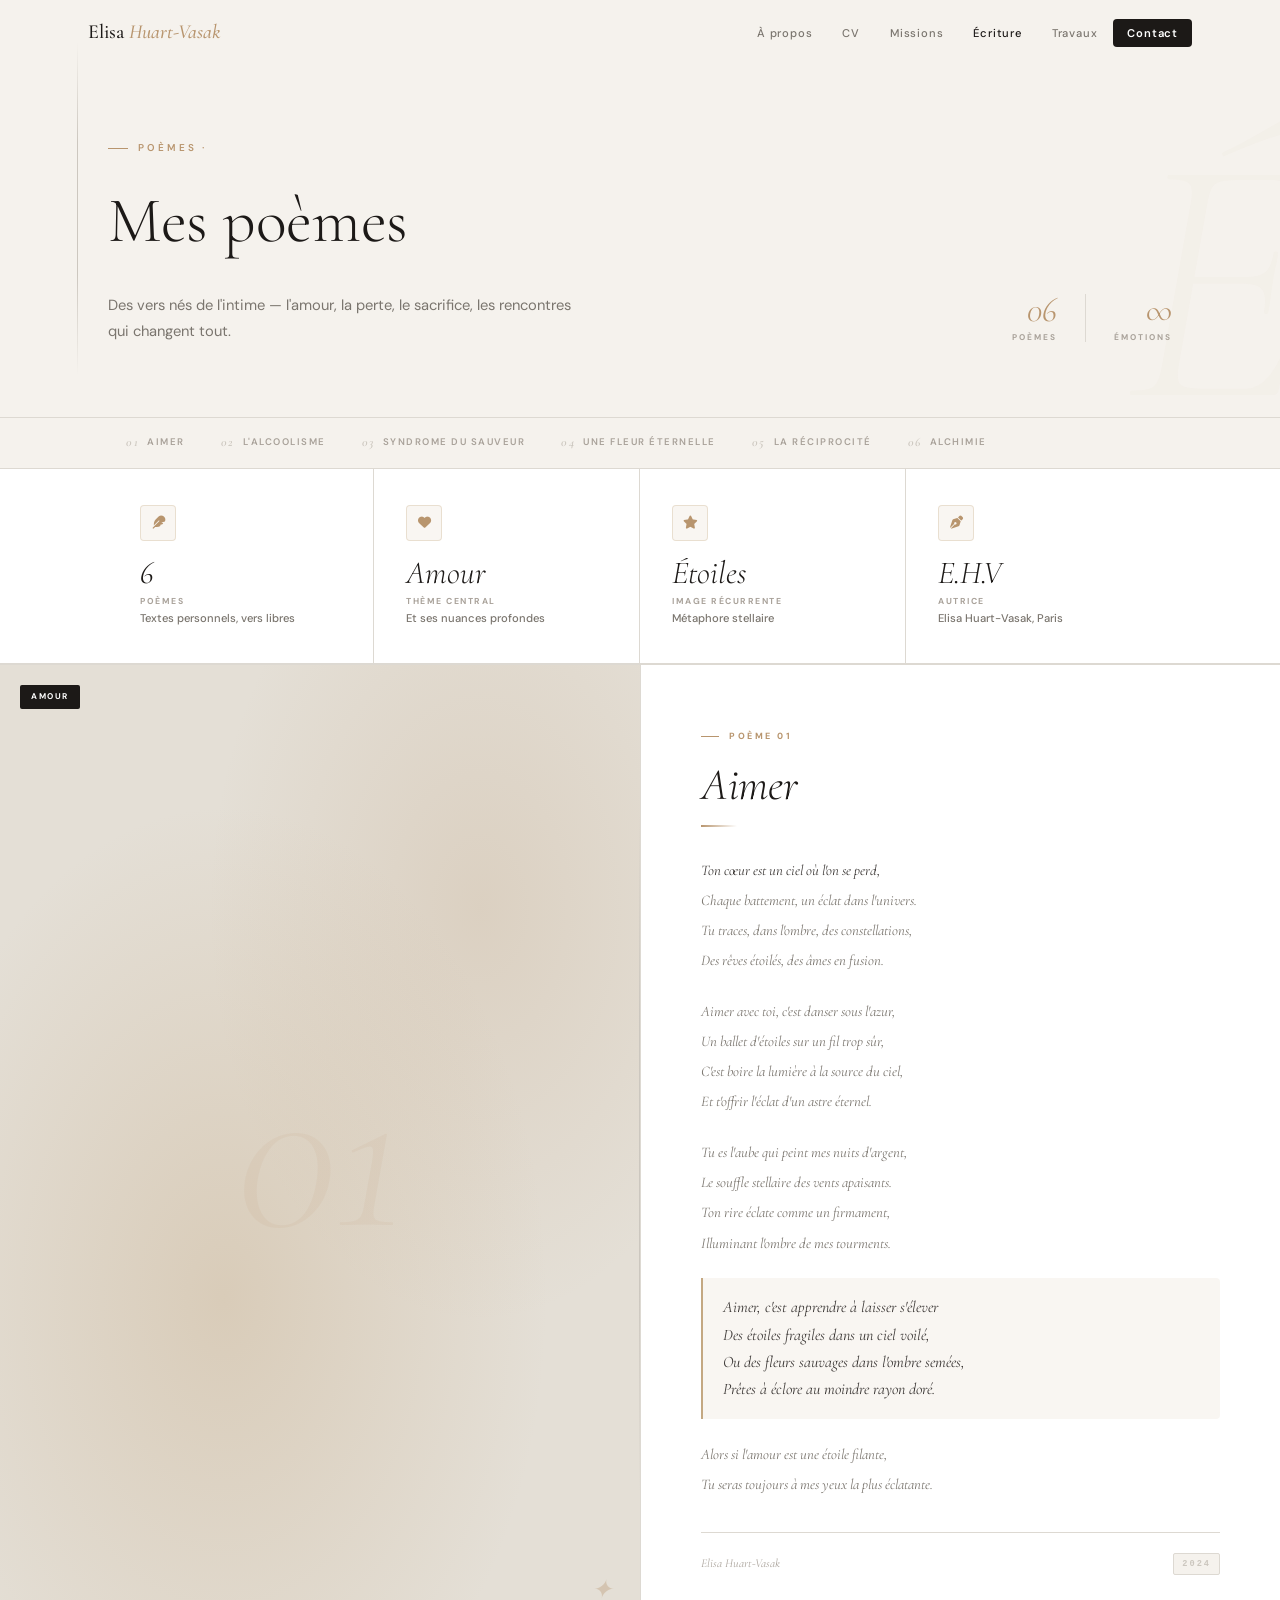
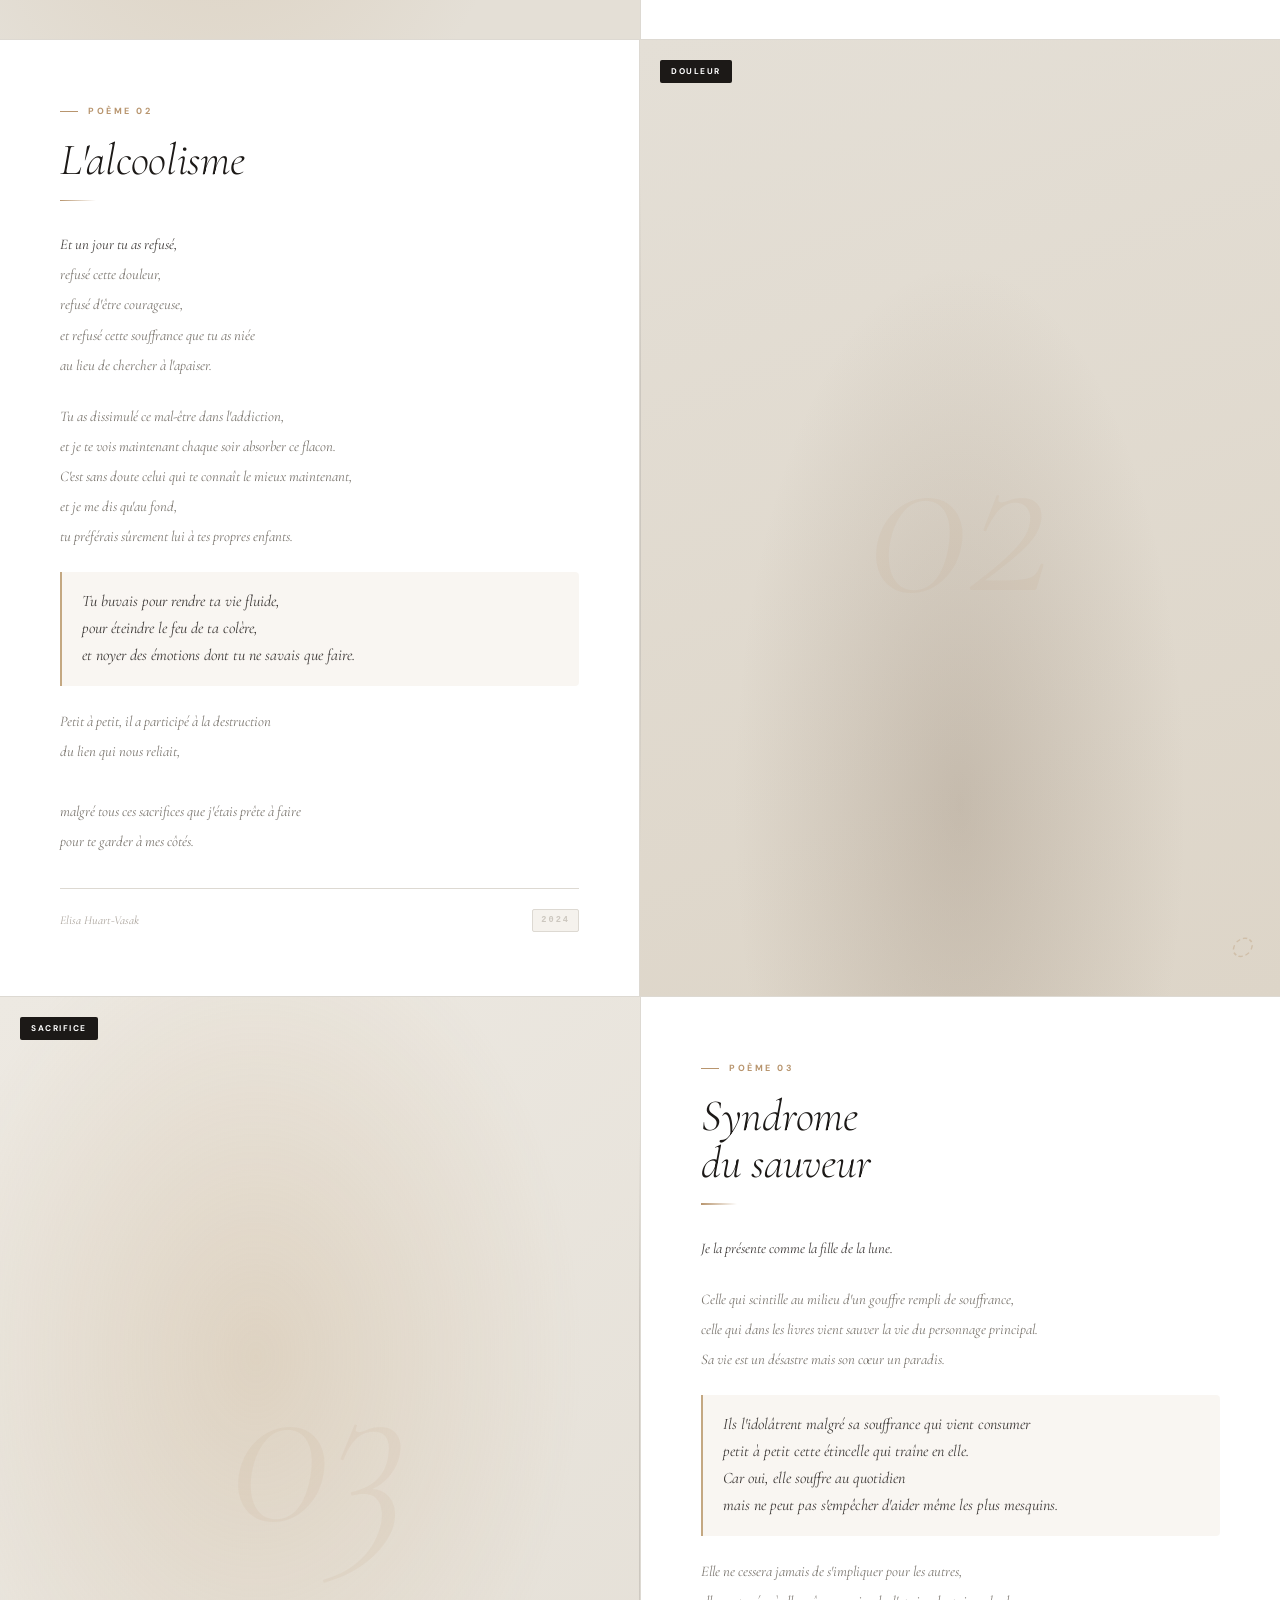
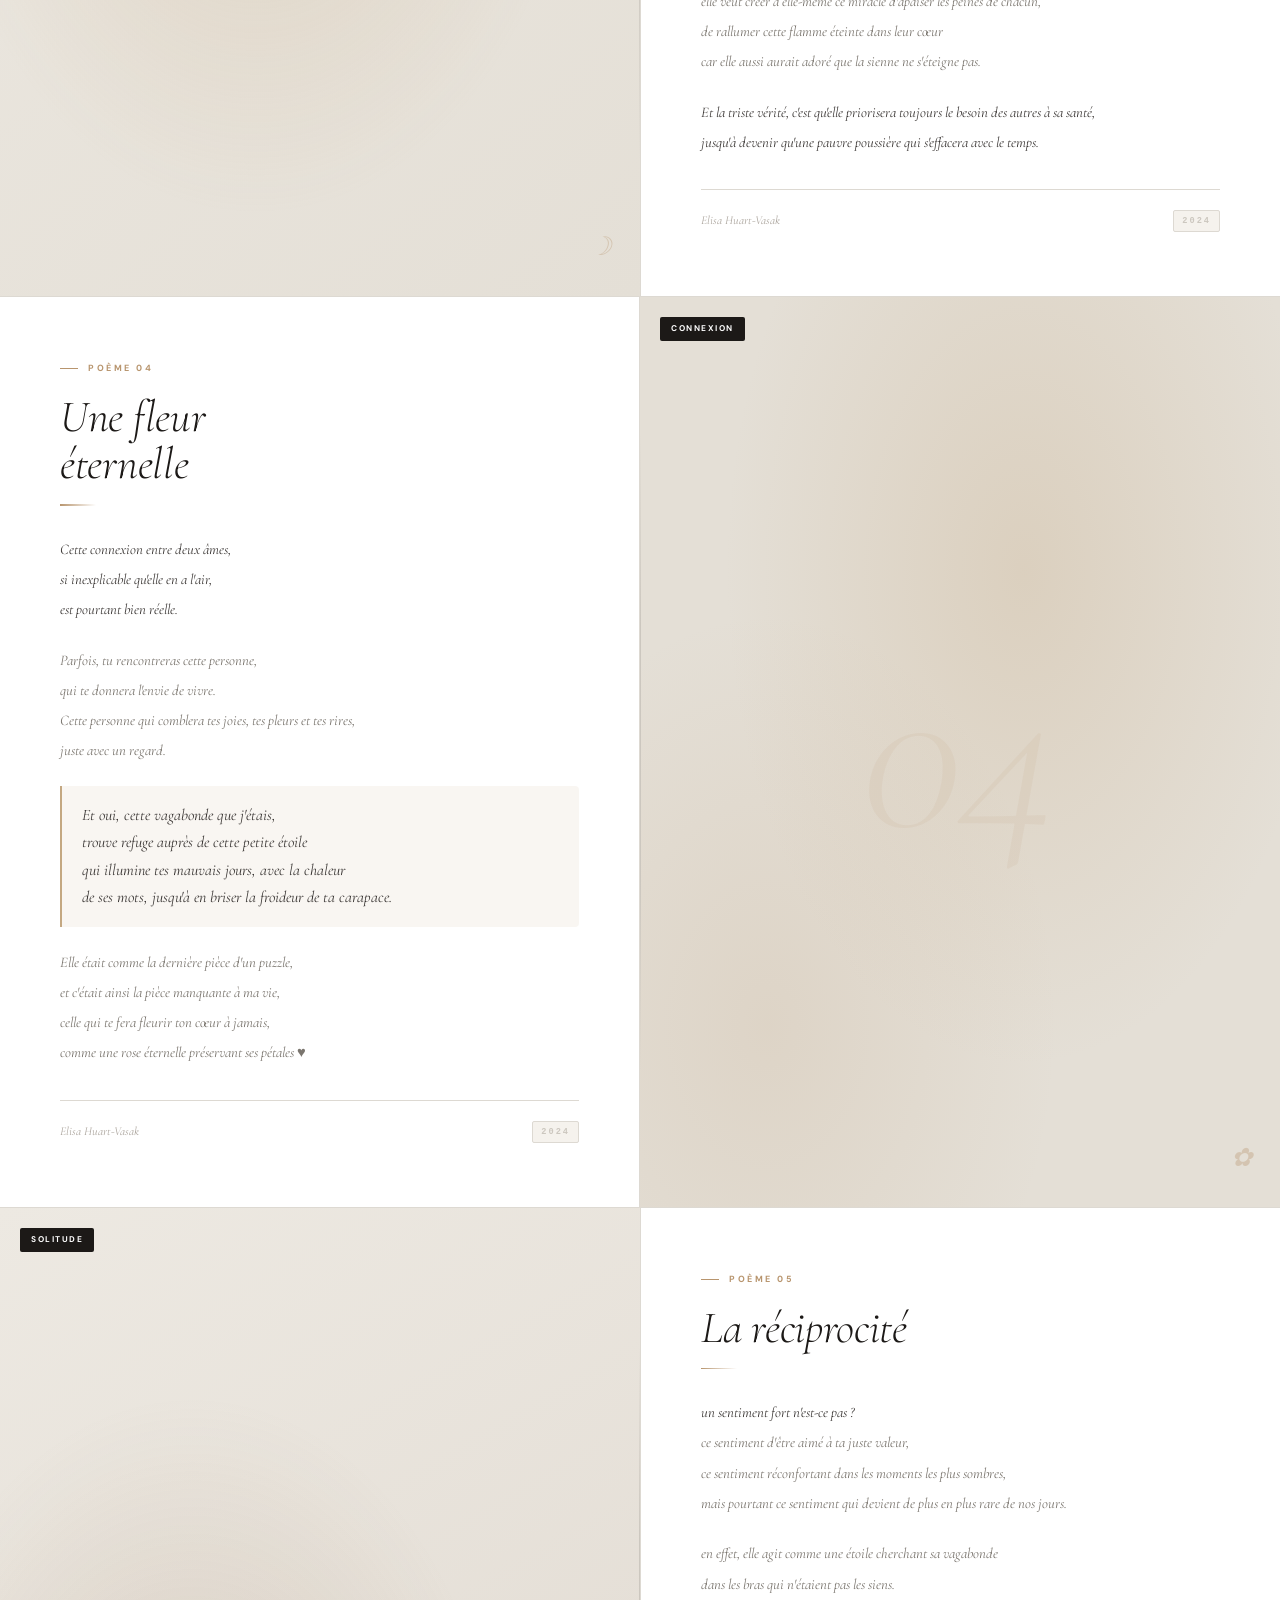
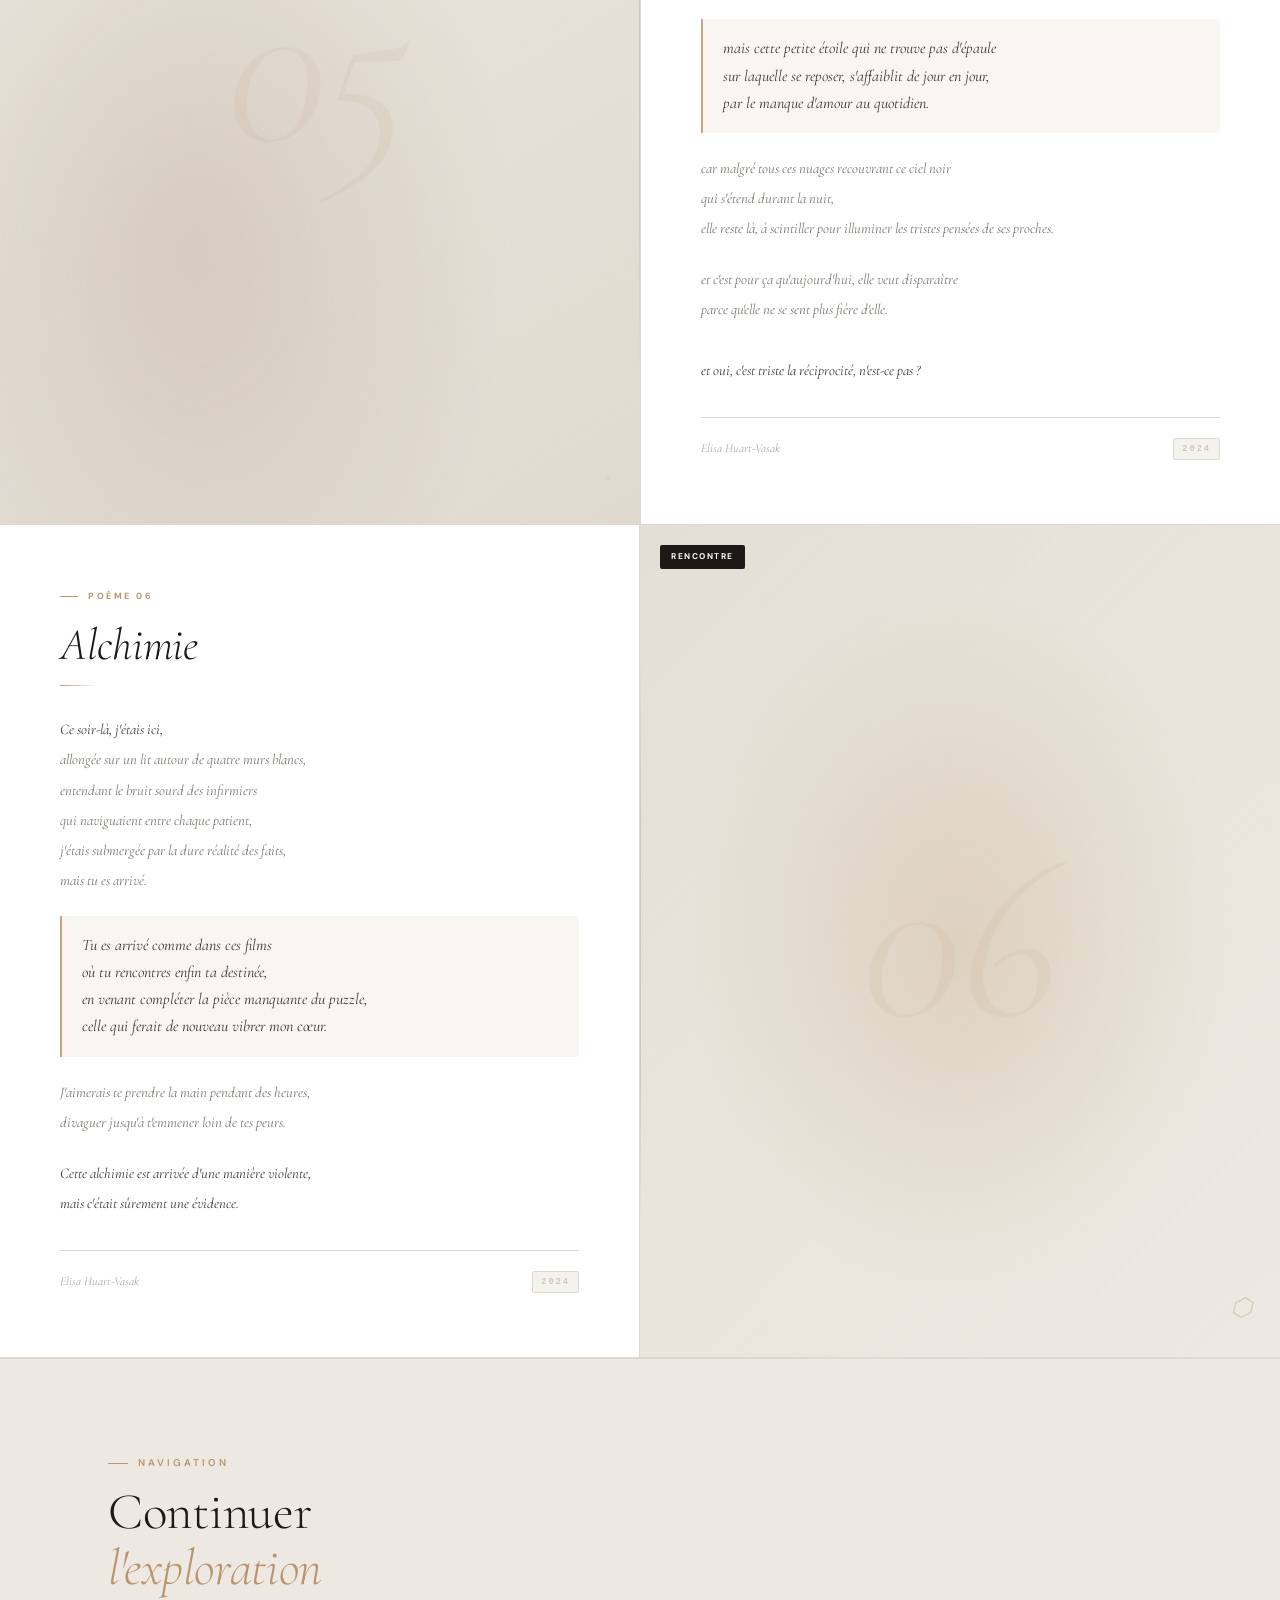
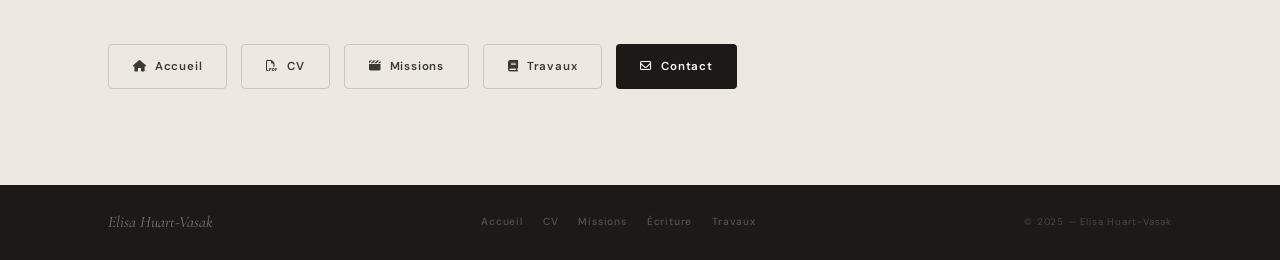
==== commit 319341fb: "Update creation.html" ====
--- a/creation.html
+++ b/creation.html
@@ -332,8 +332,8 @@
   <div class="creation-hero-deco">É</div>
   <div class="creation-hero-inner">
     <div>
-      <p class="eyebrow">Poèmes &middot; Émotions</p>
-      <h1 class="h1-page">Écriture<br><em>& création</em></h1>
+      <p class="eyebrow">Poèmes &middot; </p>
+      <h1 class="h1-page">Mes poèmes <br><em> </em></h1>
       <p class="body-lg" style="margin-top:18px;max-width:480px">
         Des vers nés de l'intime — l'amour, la perte, le sacrifice, les rencontres qui changent tout.
       </p>
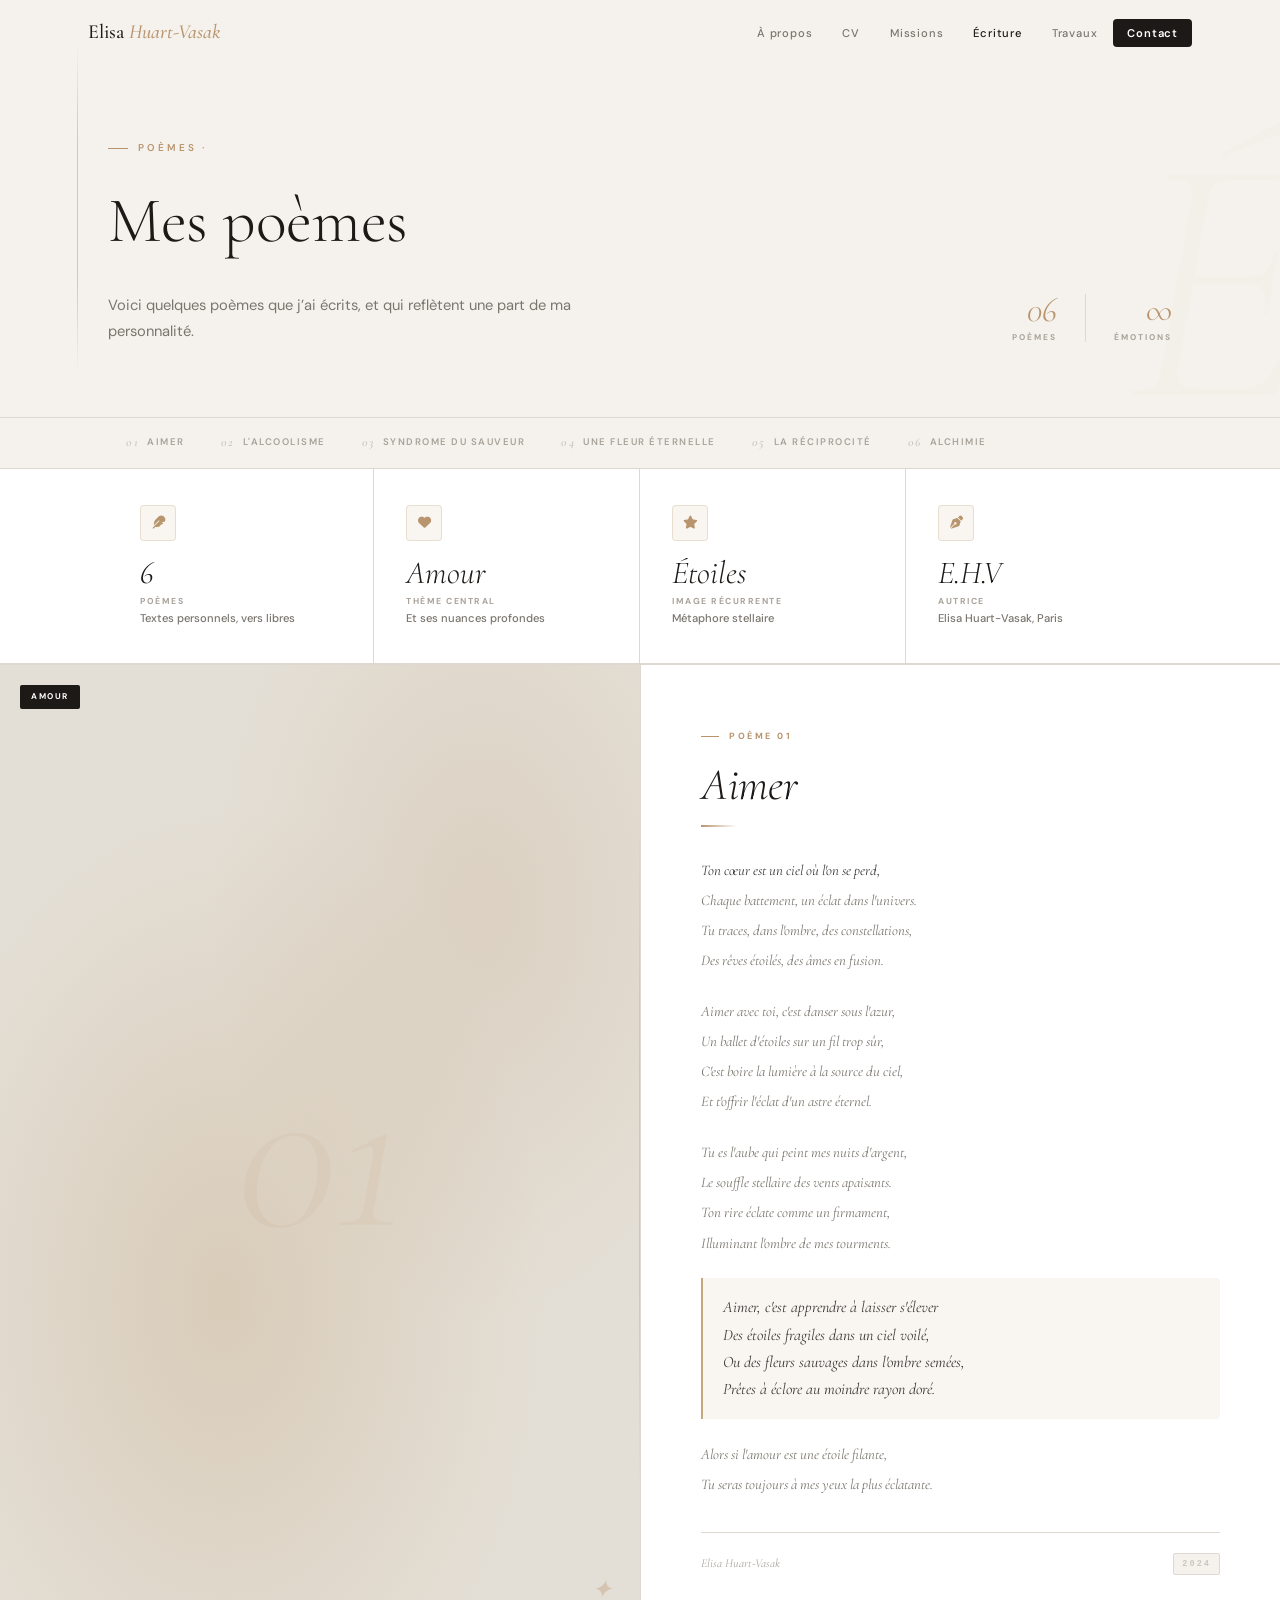
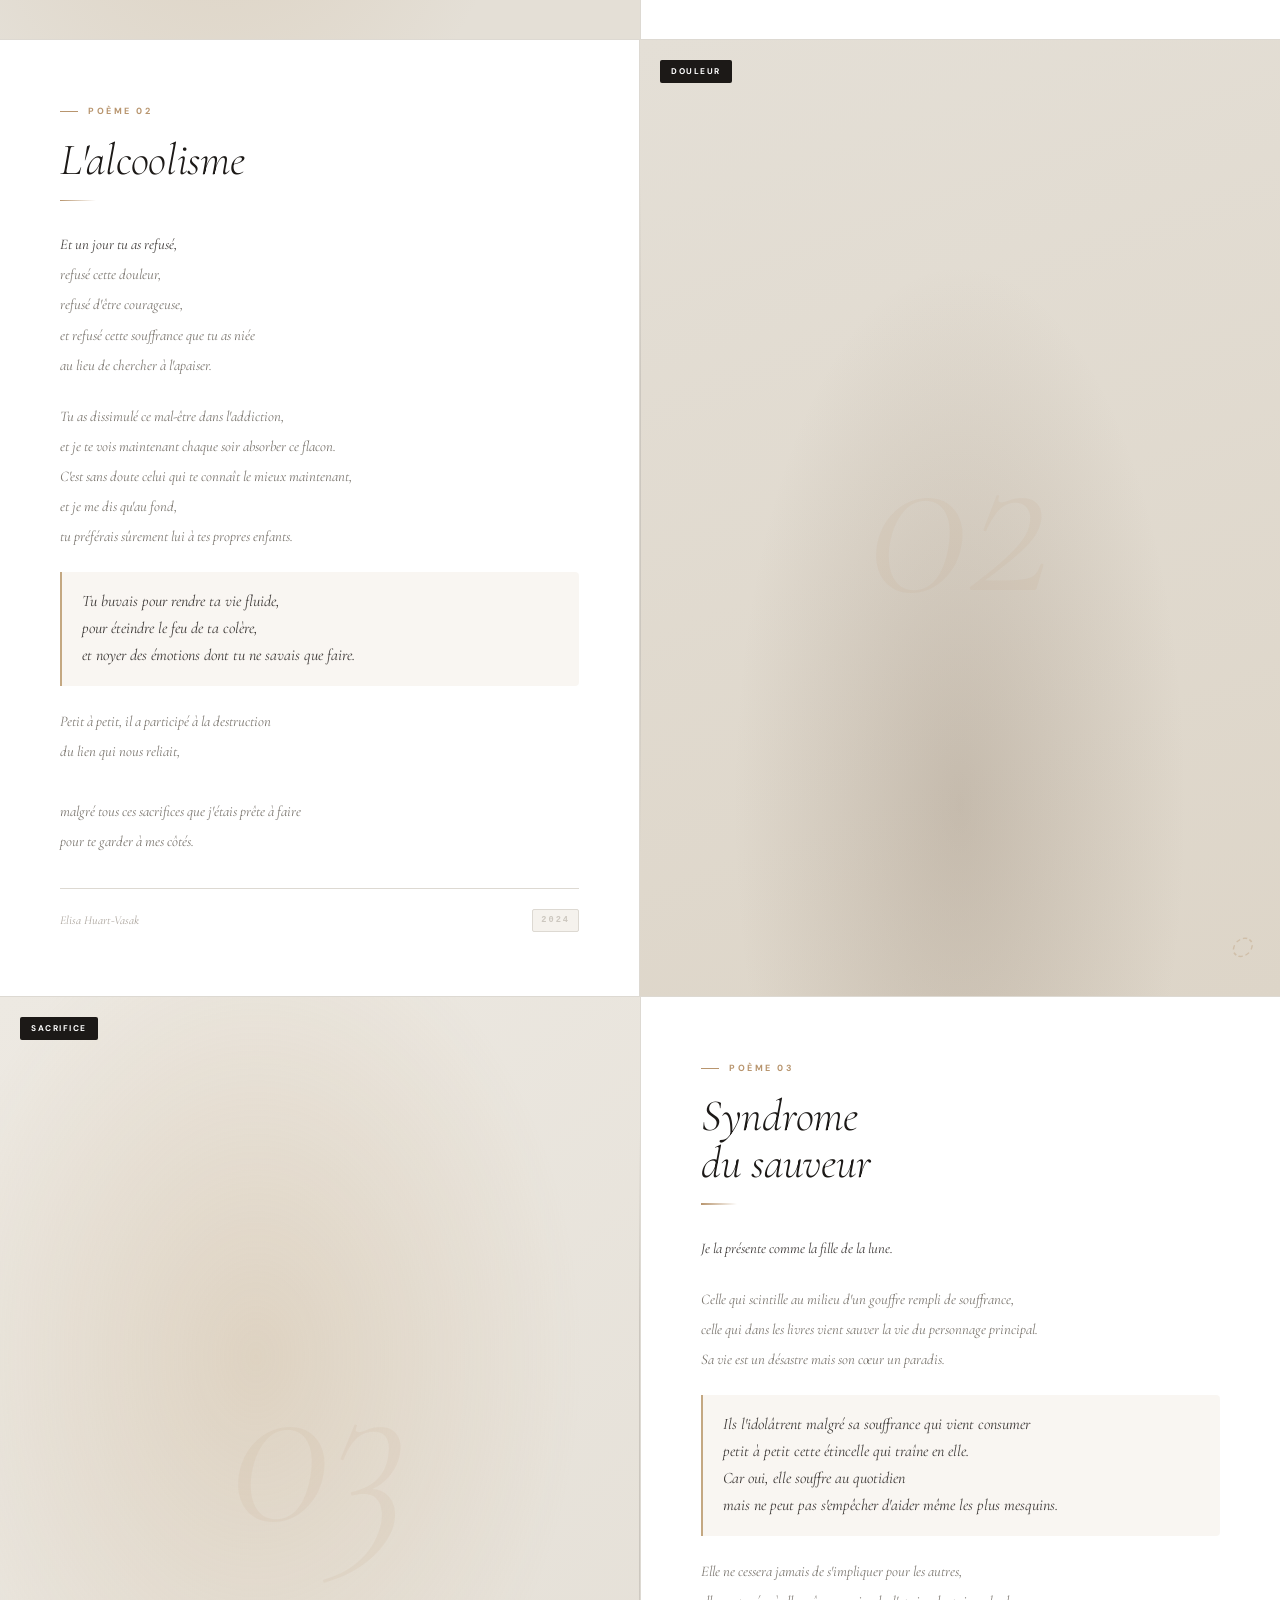
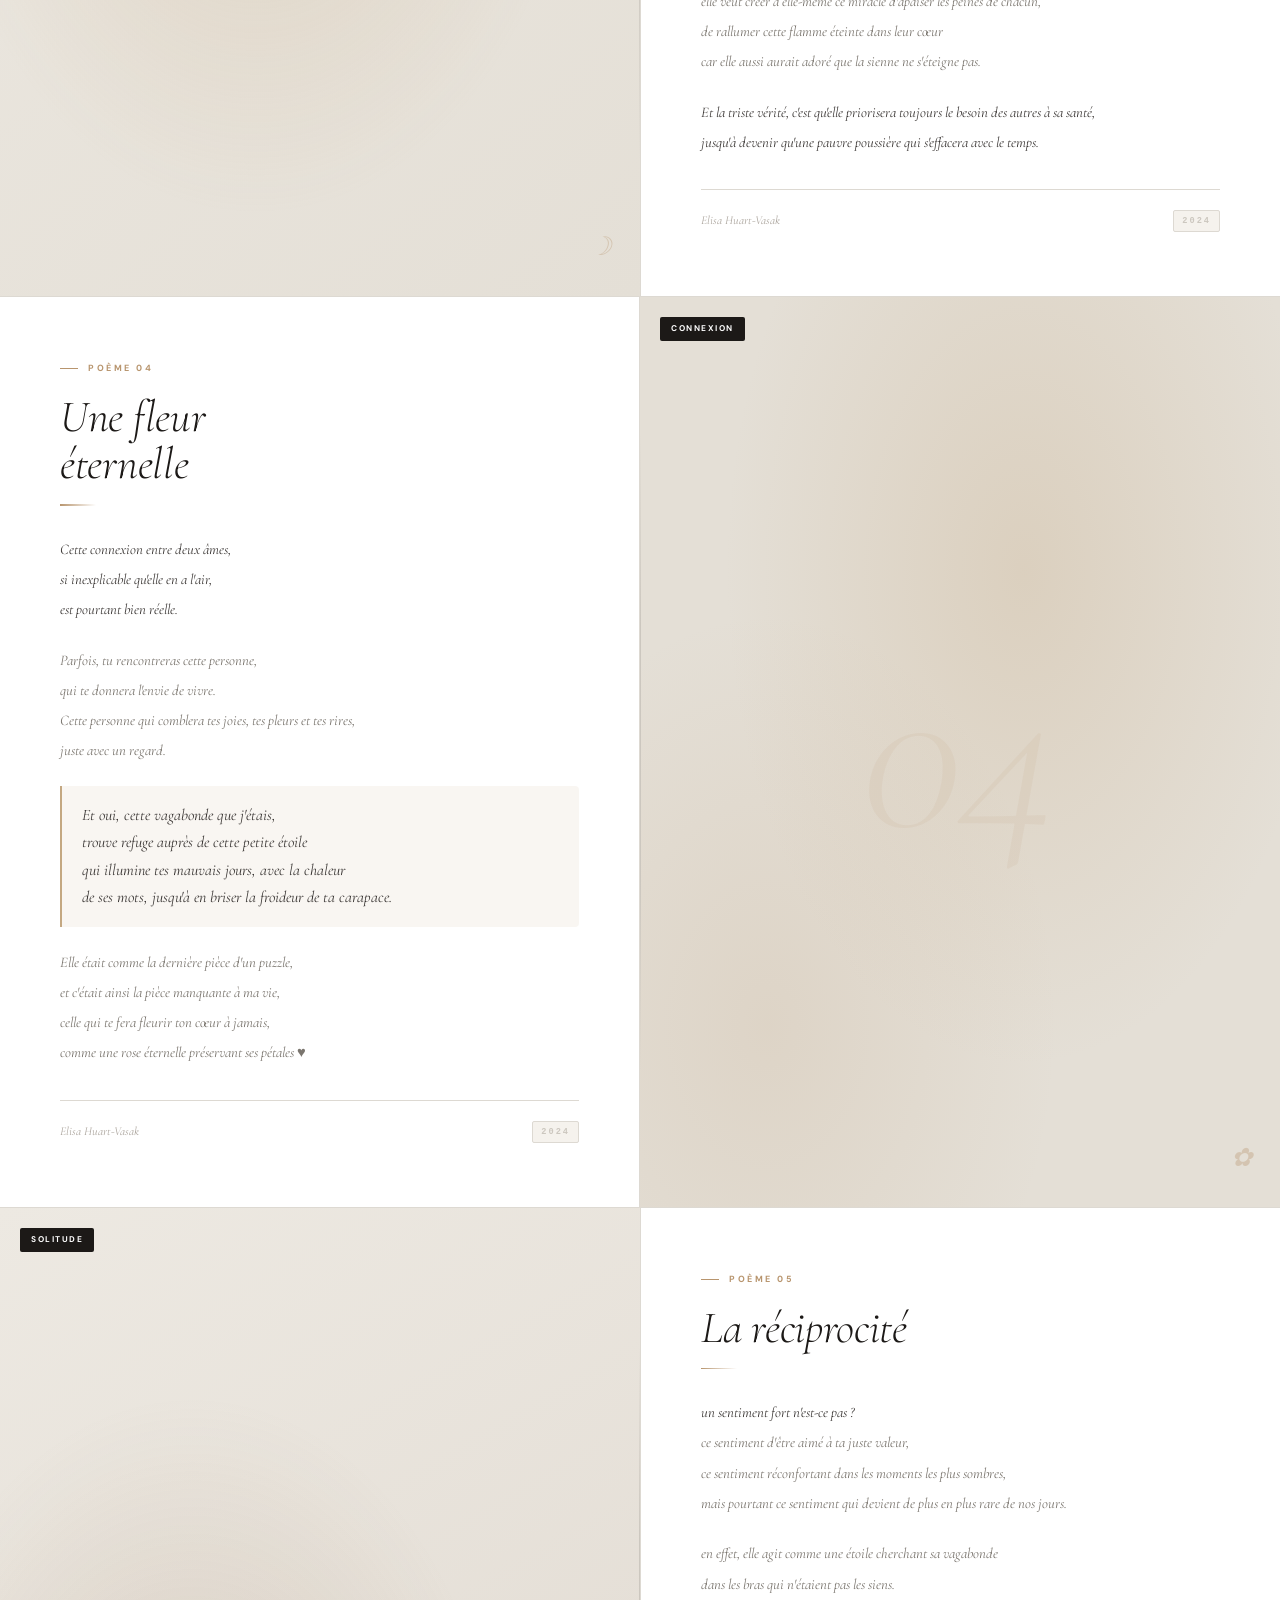
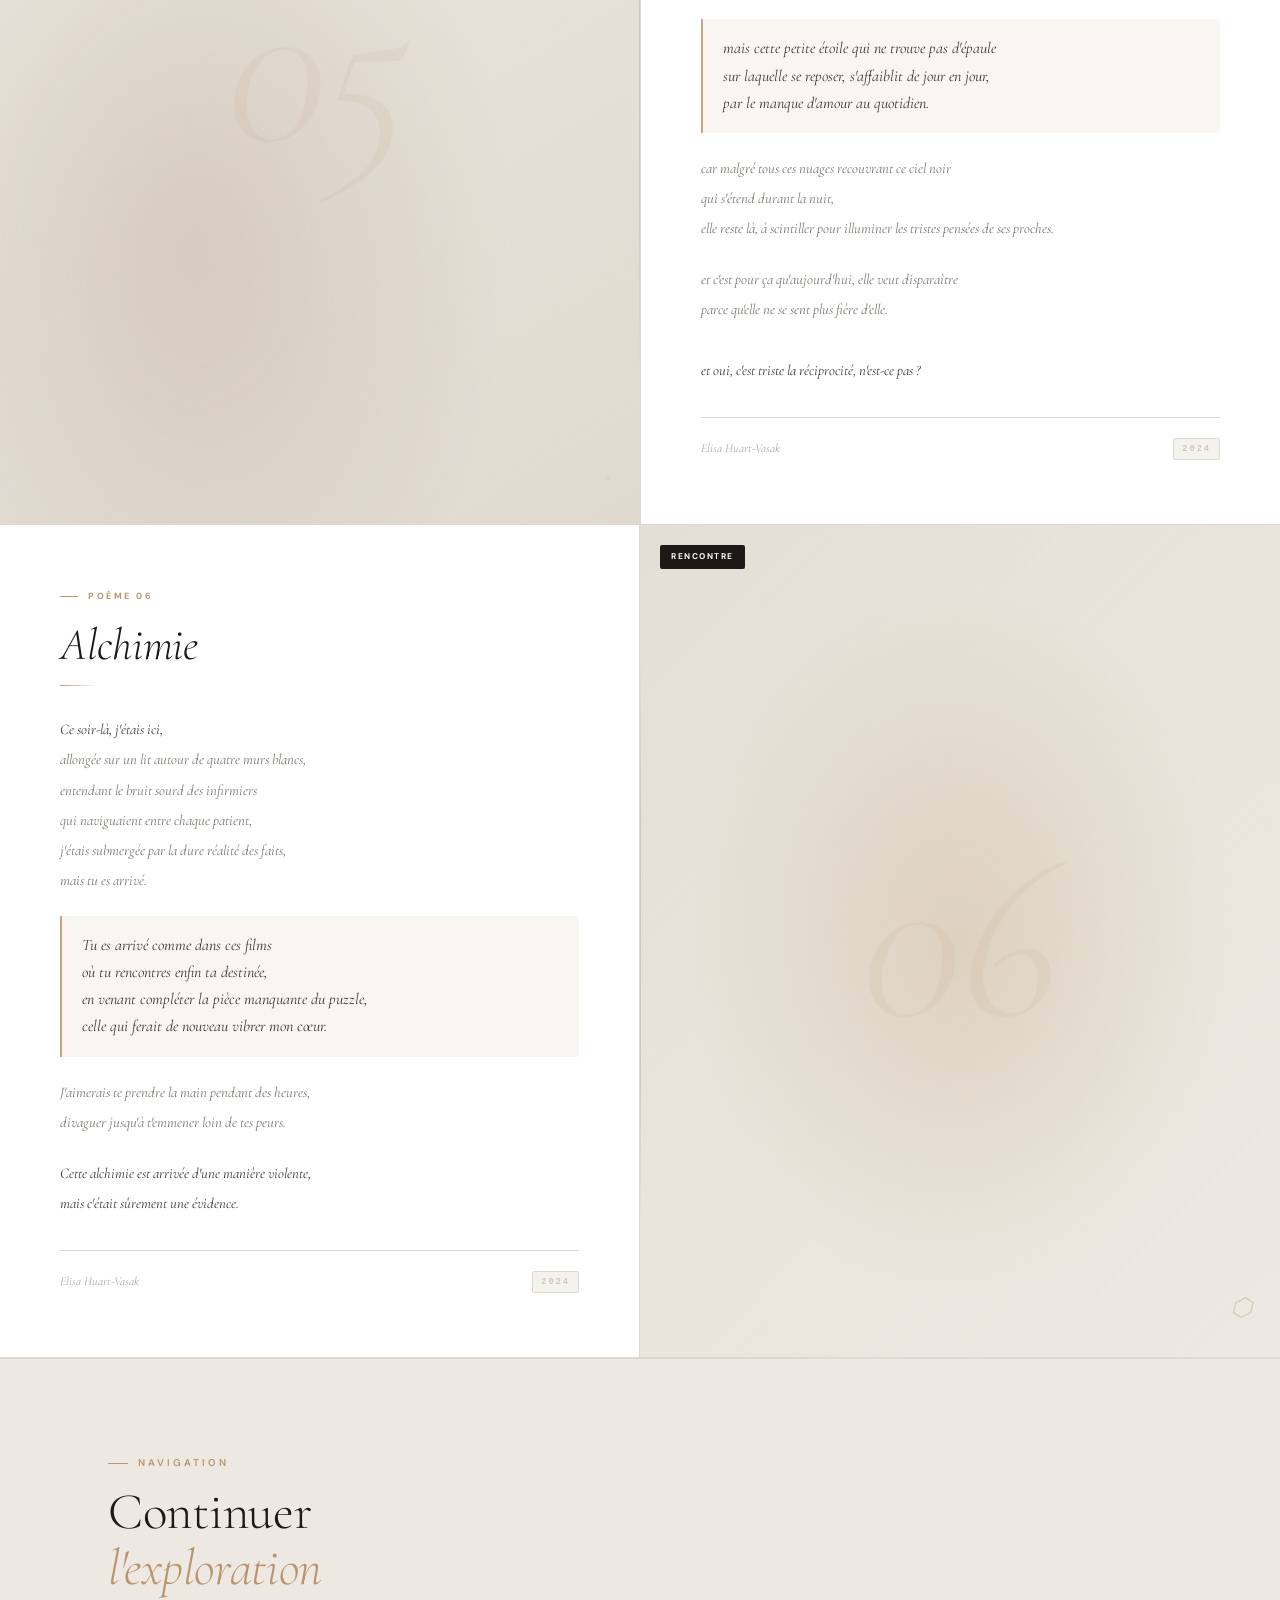
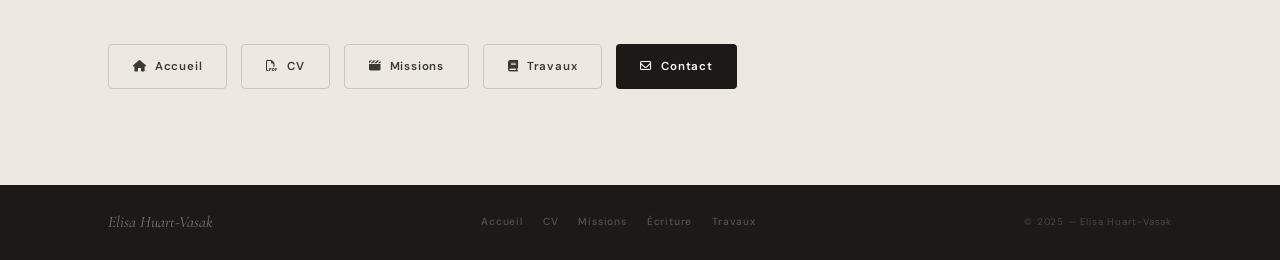
==== commit 5b78e00d: "Update creation.html" ====
--- a/creation.html
+++ b/creation.html
@@ -335,7 +335,7 @@
       <p class="eyebrow">Poèmes &middot; </p>
       <h1 class="h1-page">Mes poèmes <br><em> </em></h1>
       <p class="body-lg" style="margin-top:18px;max-width:480px">
-        Des vers nés de l'intime — l'amour, la perte, le sacrifice, les rencontres qui changent tout.
+        Voici quelques poèmes que j’ai écrits, et qui reflètent une part de ma personnalité.
       </p>
     </div>
     <div class="creation-hero-meta">
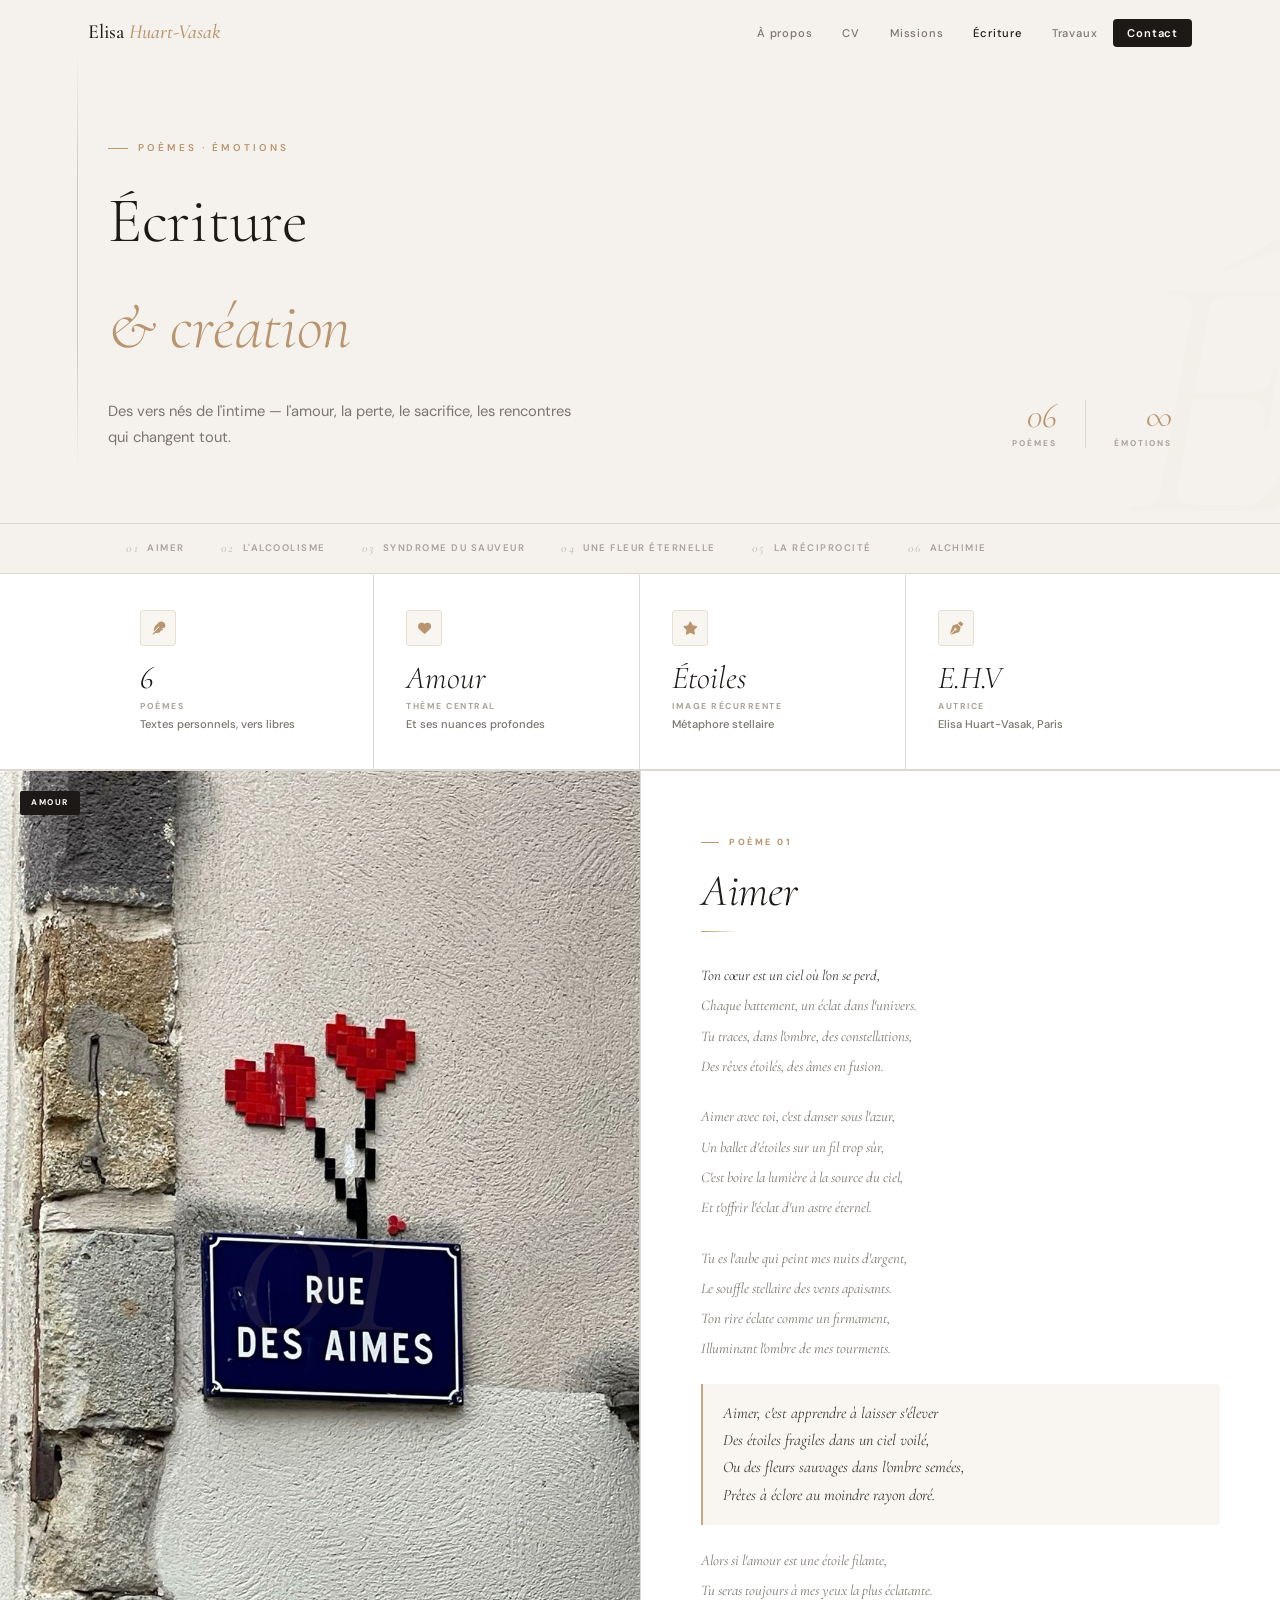
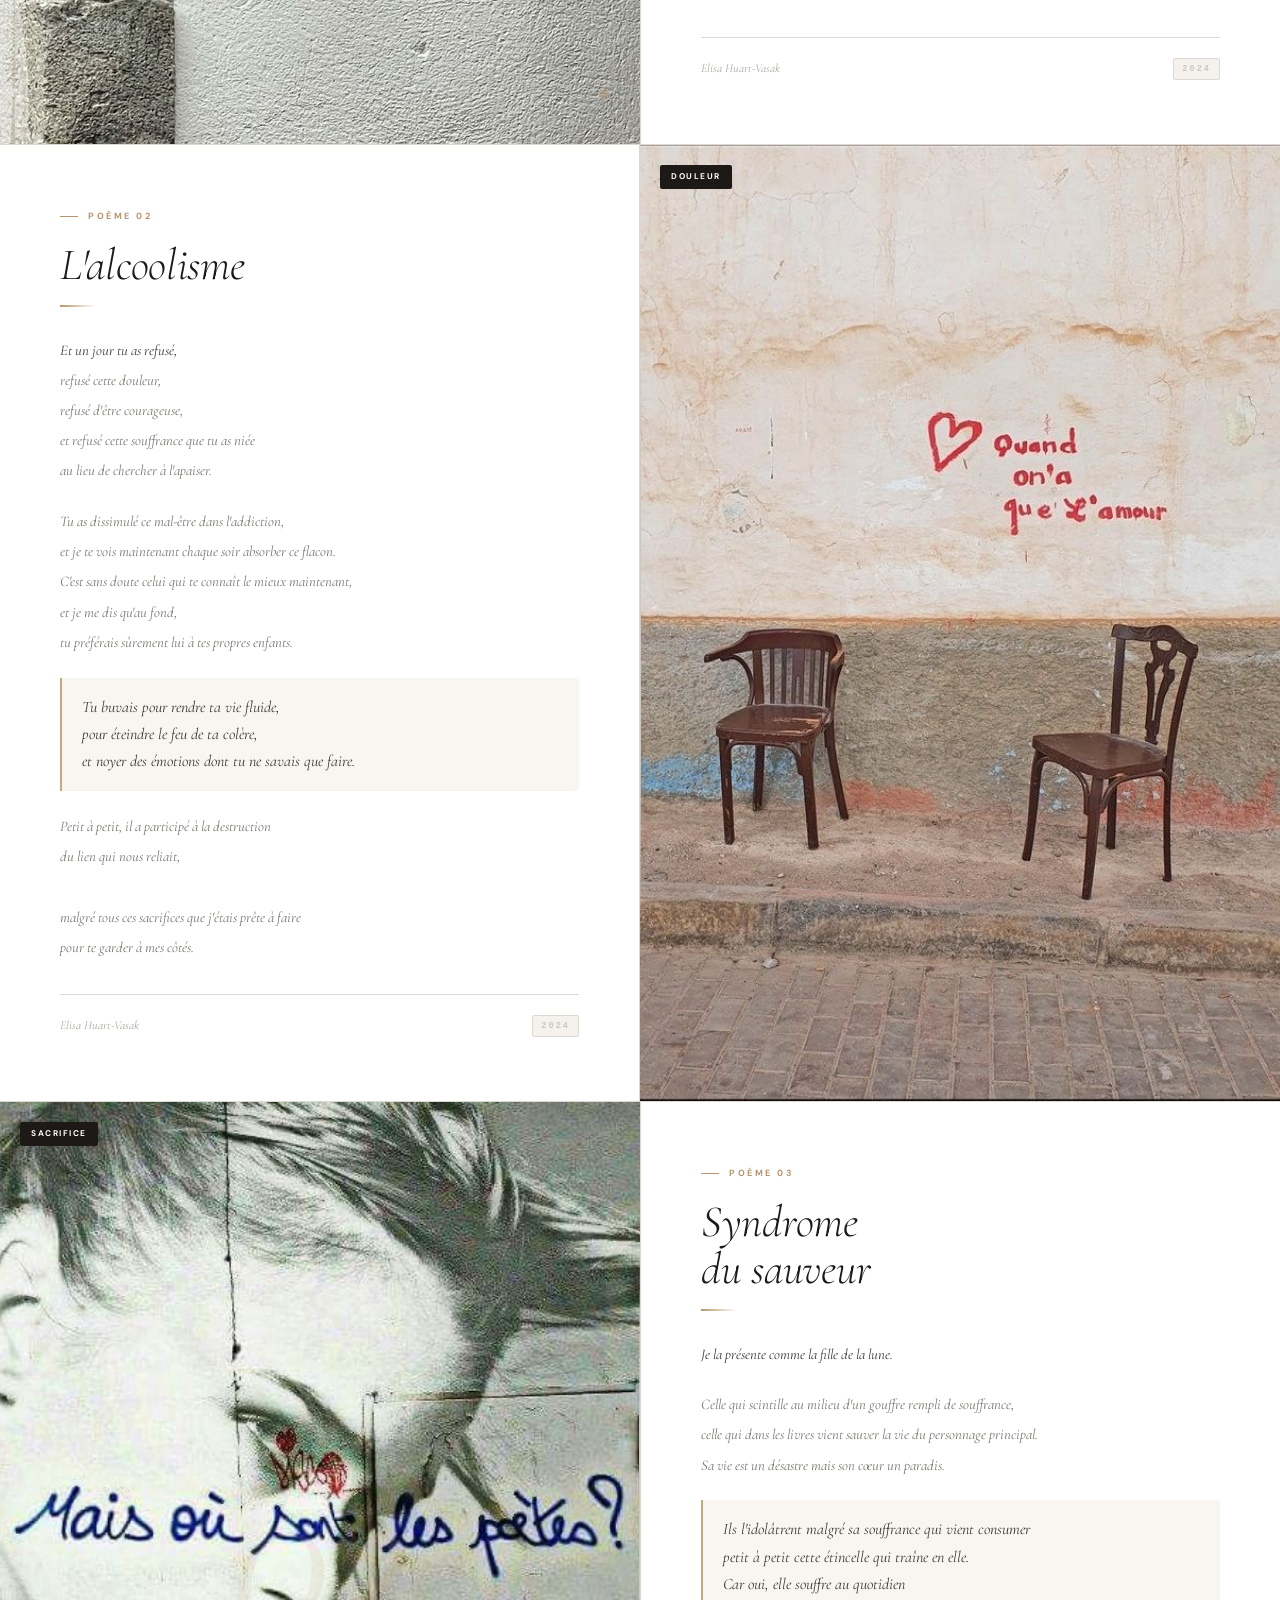
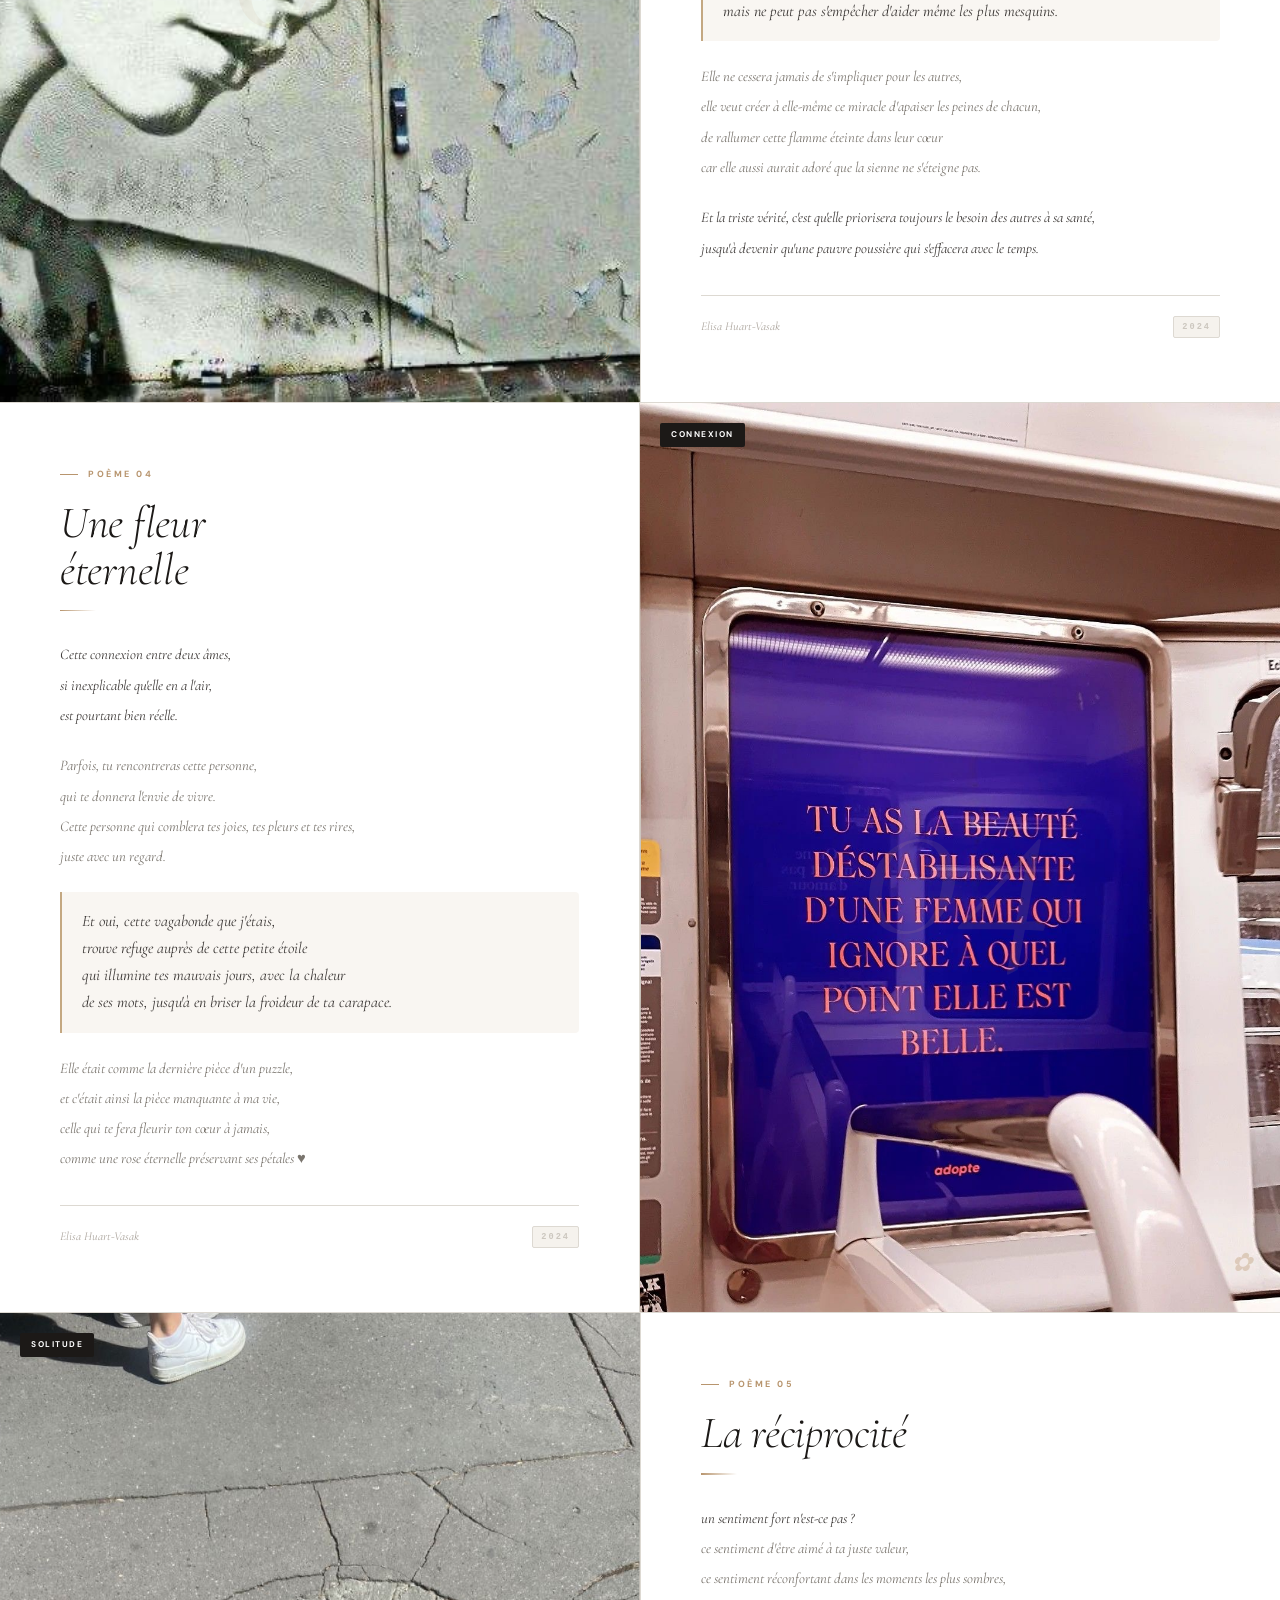
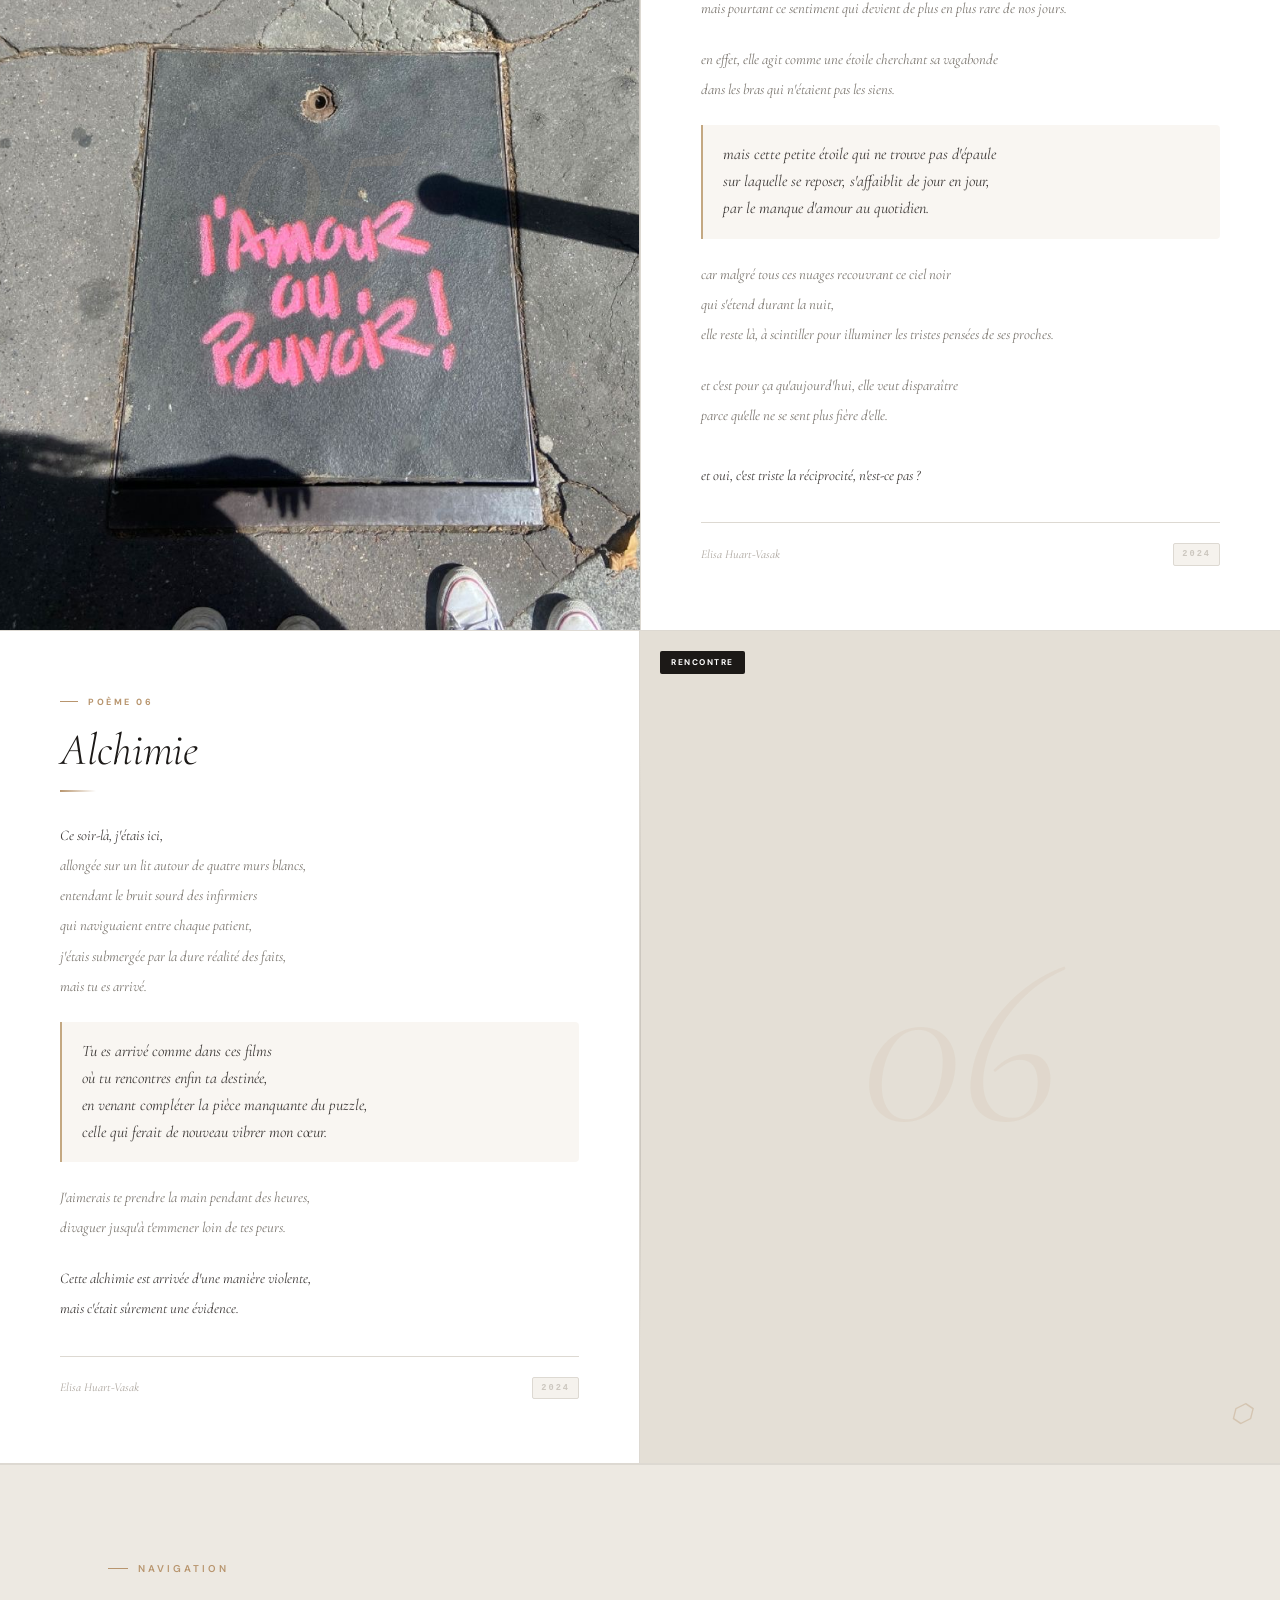
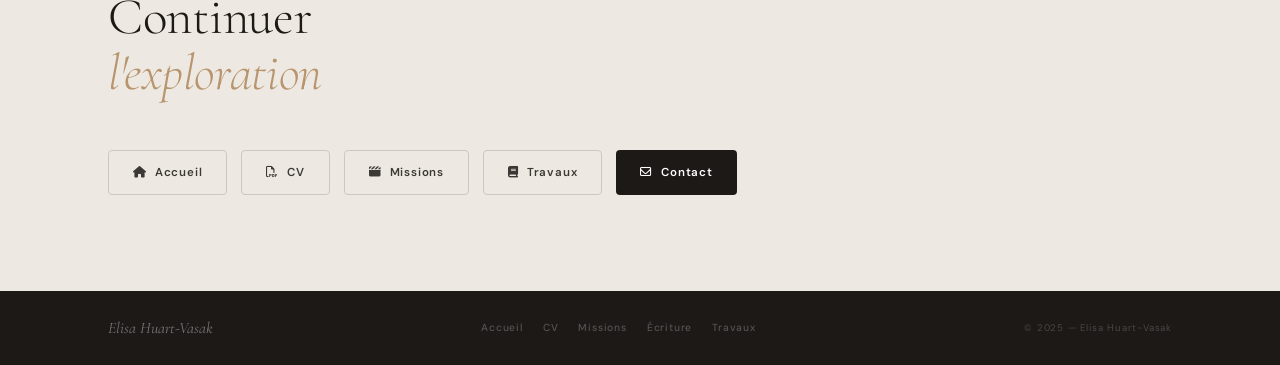
==== commit c00ab4a0: "Update creation.html" ====
--- a/creation.html
+++ b/creation.html
@@ -147,40 +147,34 @@
     .poem-visual-inner {
       position:absolute; inset:0;
       transition:transform 1s cubic-bezier(.22,1,.36,1);
+      background-size:cover;
+      background-position:center top;
     }
     .poem-block:hover .poem-visual-inner { transform:scale(1.04) }
 
     [data-theme="aimer"] .poem-visual-inner {
-      background:
-        radial-gradient(ellipse at 35% 65%, rgba(196,168,130,.35) 0%, transparent 55%),
-        radial-gradient(ellipse at 75% 25%, rgba(184,149,110,.2) 0%, transparent 40%),
-        var(--cream3);
+      background-image:url('../assets/poeme1.jpeg');
+      background-color:var(--cream3);
     }
     [data-theme="alcoolisme"] .poem-visual-inner {
-      background:
-        radial-gradient(ellipse at 50% 80%, rgba(120,100,80,.25) 0%, transparent 50%),
-        linear-gradient(160deg, var(--cream3) 0%, #ddd5c8 100%);
+      background-image:url('../assets/poeme2.jpeg');
+      background-color:var(--cream3);
     }
     [data-theme="sauveur"] .poem-visual-inner {
-      background:
-        radial-gradient(ellipse at 40% 40%, rgba(196,168,130,.3) 0%, transparent 60%),
-        linear-gradient(140deg, var(--cream2) 0%, var(--cream3) 100%);
+      background-image:url('../assets/poeme3.jpeg');
+      background-color:var(--cream2);
     }
     [data-theme="fleur"] .poem-visual-inner {
-      background:
-        radial-gradient(ellipse at 60% 30%, rgba(196,168,130,.28) 0%, transparent 55%),
-        radial-gradient(ellipse at 20% 80%, rgba(184,149,110,.15) 0%, transparent 40%),
-        var(--cream3);
+      background-image:url('../assets/poeme4.jpeg');
+      background-color:var(--cream3);
     }
     [data-theme="reciprocite"] .poem-visual-inner {
-      background:
-        radial-gradient(ellipse at 30% 70%, rgba(150,120,90,.2) 0%, transparent 50%),
-        linear-gradient(150deg, var(--cream2) 0%, #e0d9d0 100%);
+      background-image:url('../assets/poeme5.jpeg');
+      background-color:var(--cream2);
     }
     [data-theme="alchimie"] .poem-visual-inner {
-      background:
-        radial-gradient(ellipse at 50% 50%, rgba(196,168,130,.32) 0%, transparent 60%),
-        linear-gradient(135deg, var(--cream3) 0%, var(--cream2) 100%);
+      background-image:url('../assets/poeme6.jpeg');
+      background-color:var(--cream3);
     }
 
     .poem-visual-num {
@@ -332,10 +326,10 @@
   <div class="creation-hero-deco">É</div>
   <div class="creation-hero-inner">
     <div>
-      <p class="eyebrow">Poèmes &middot; </p>
-      <h1 class="h1-page">Mes poèmes <br><em> </em></h1>
+      <p class="eyebrow">Poèmes &middot; Émotions</p>
+      <h1 class="h1-page">Écriture<br><em>& création</em></h1>
       <p class="body-lg" style="margin-top:18px;max-width:480px">
-        Voici quelques poèmes que j’ai écrits, et qui reflètent une part de ma personnalité.
+        Des vers nés de l'intime — l'amour, la perte, le sacrifice, les rencontres qui changent tout.
       </p>
     </div>
     <div class="creation-hero-meta">
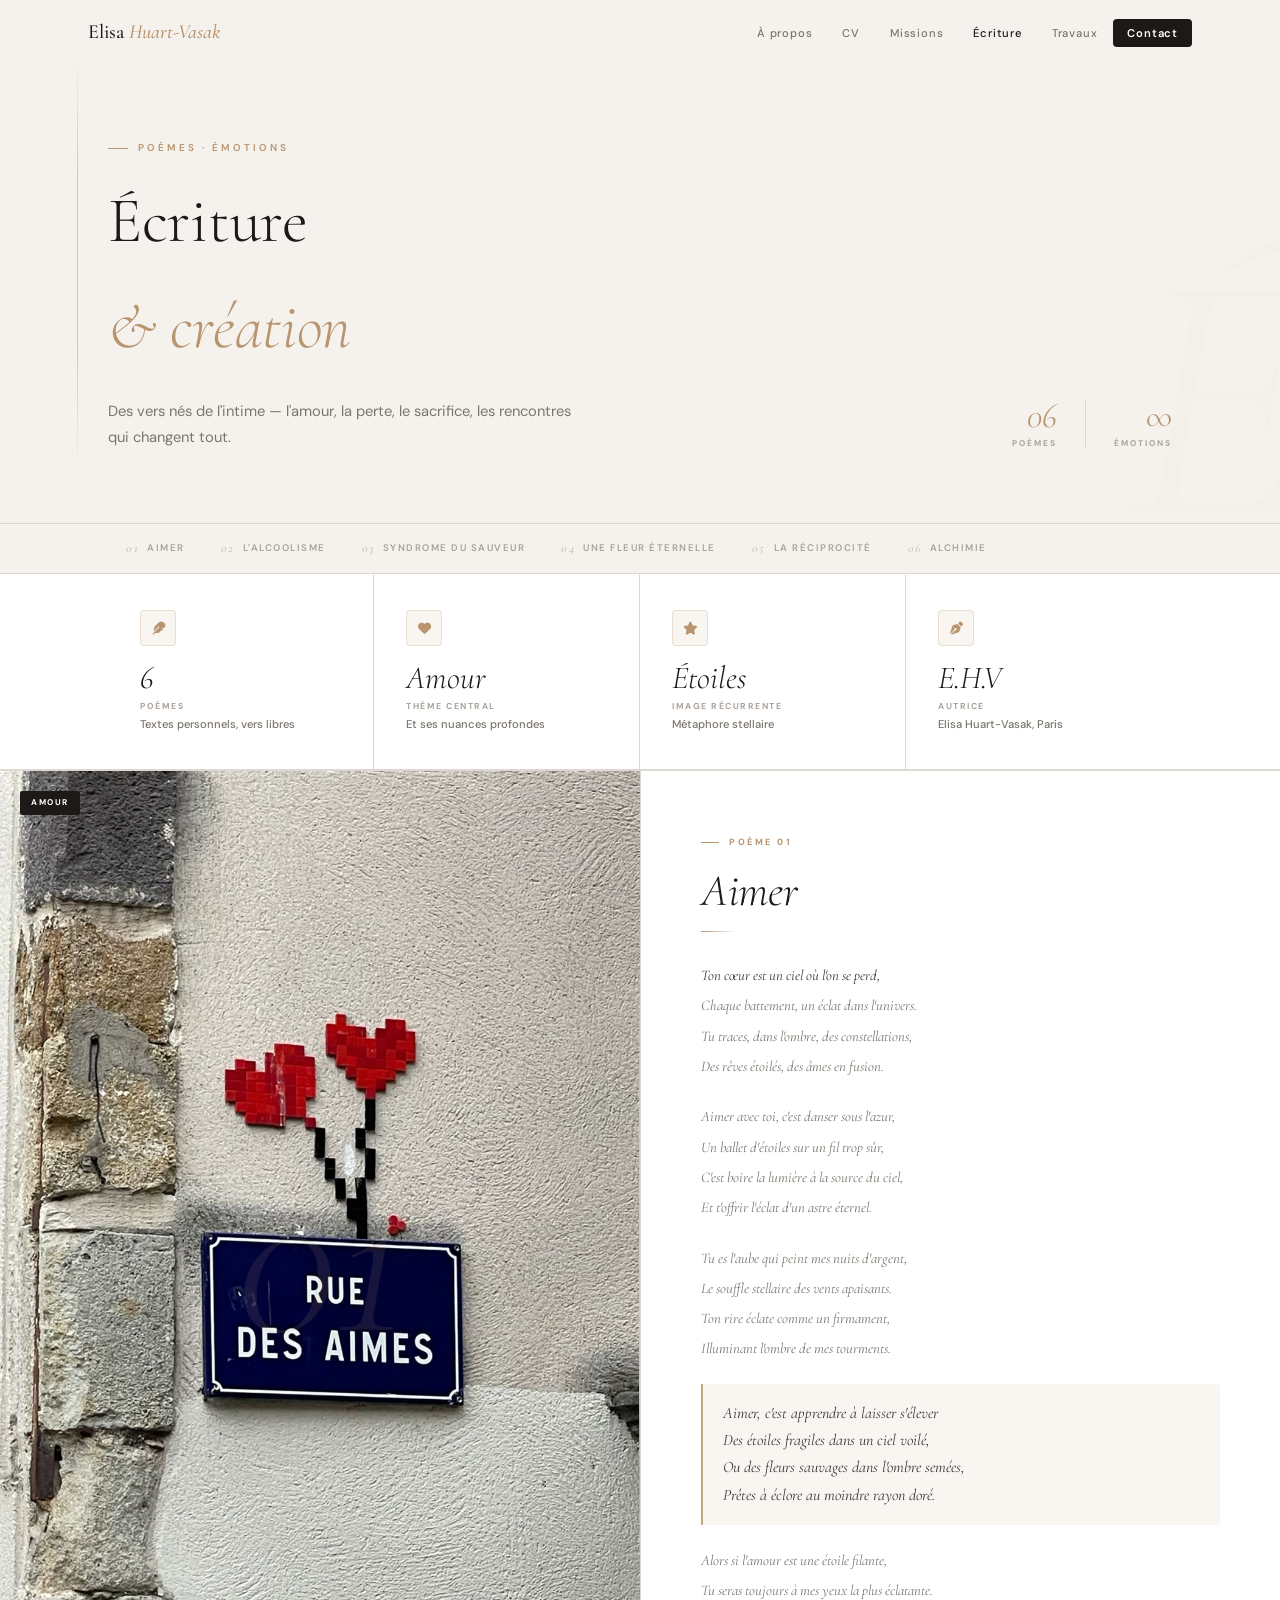
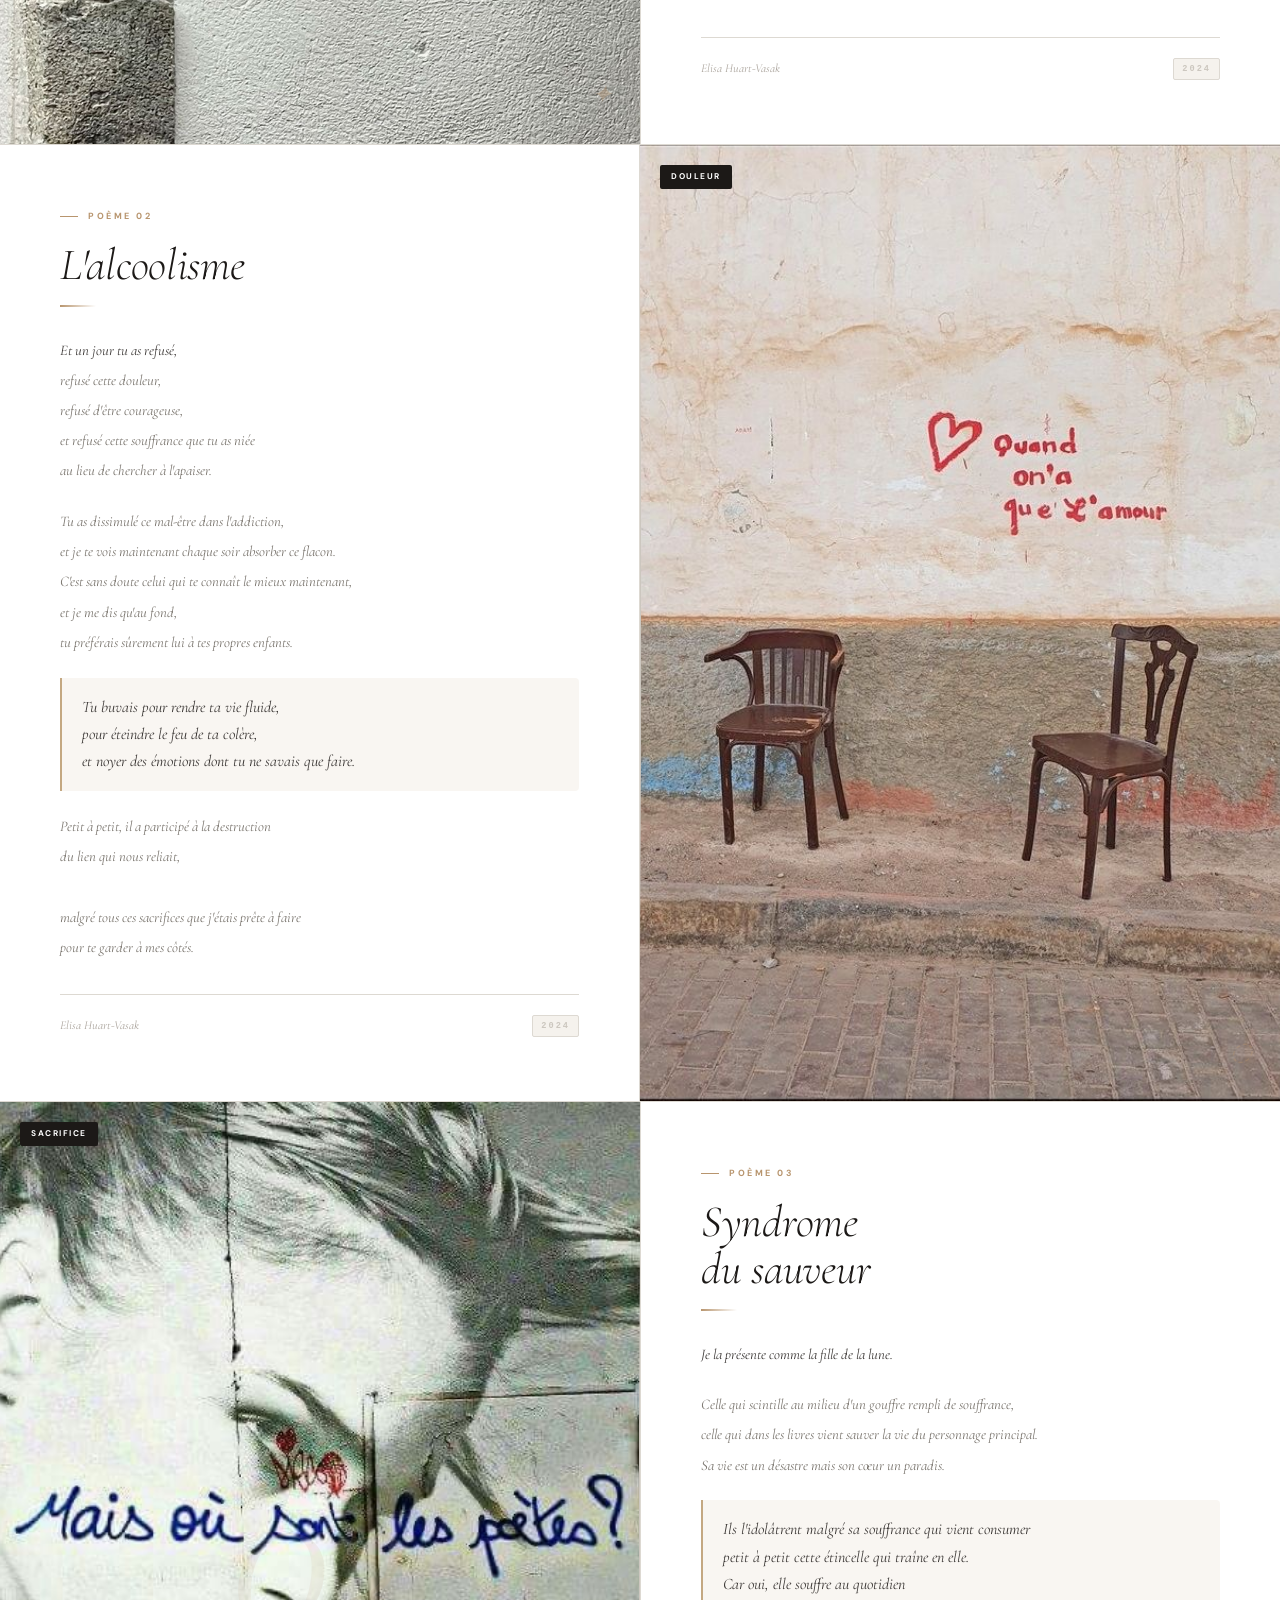
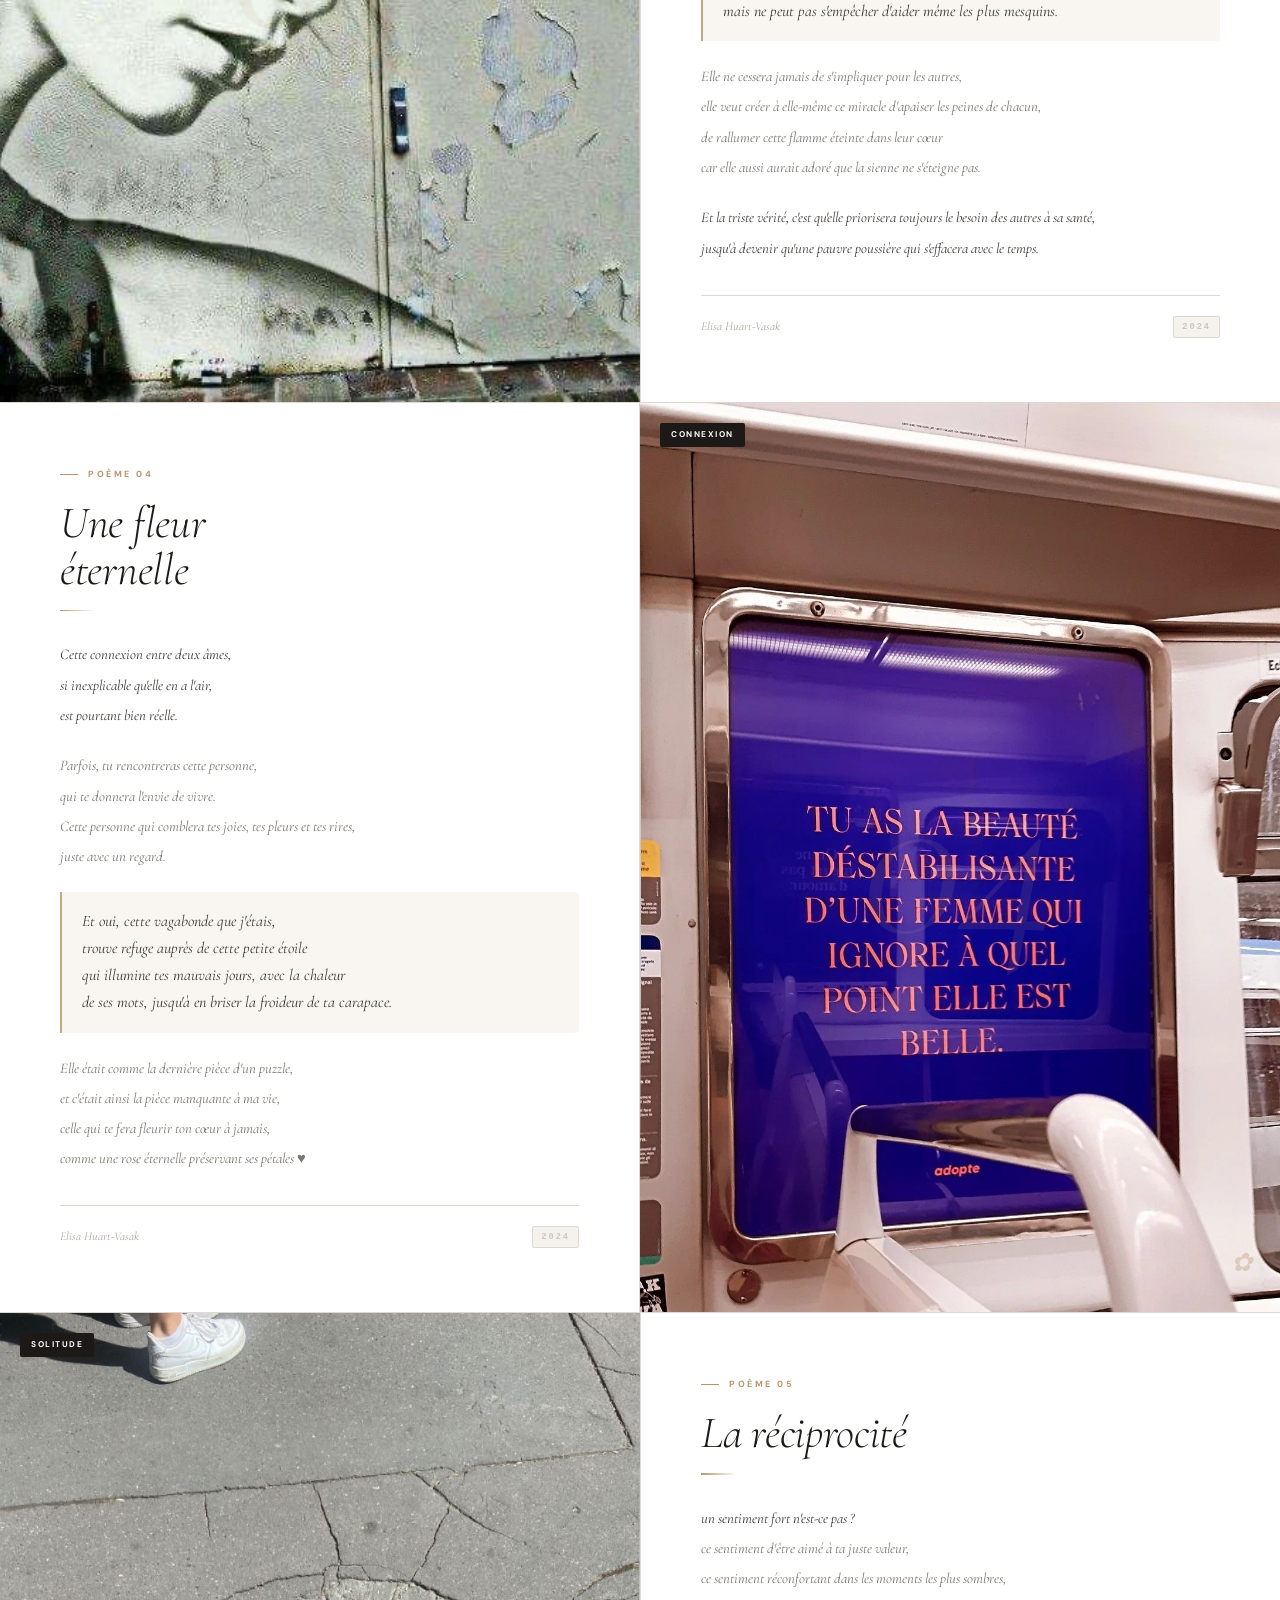
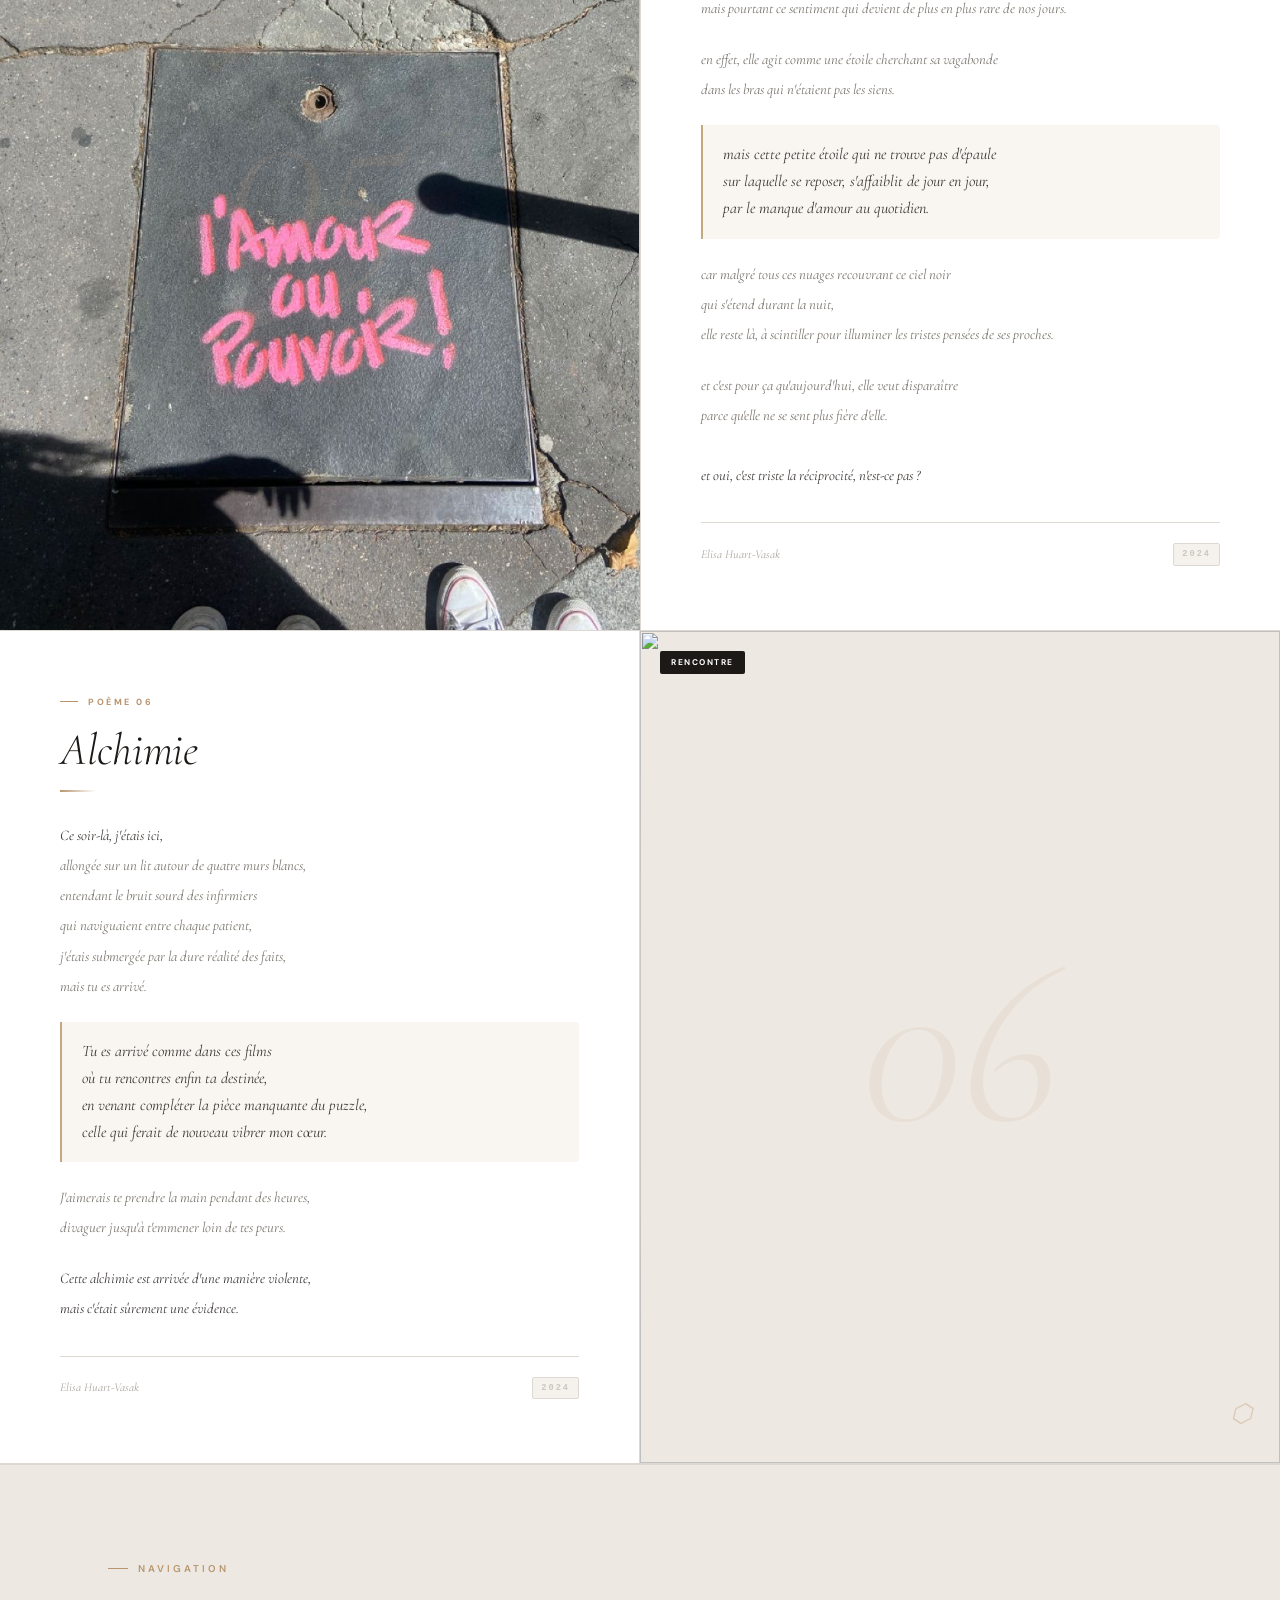
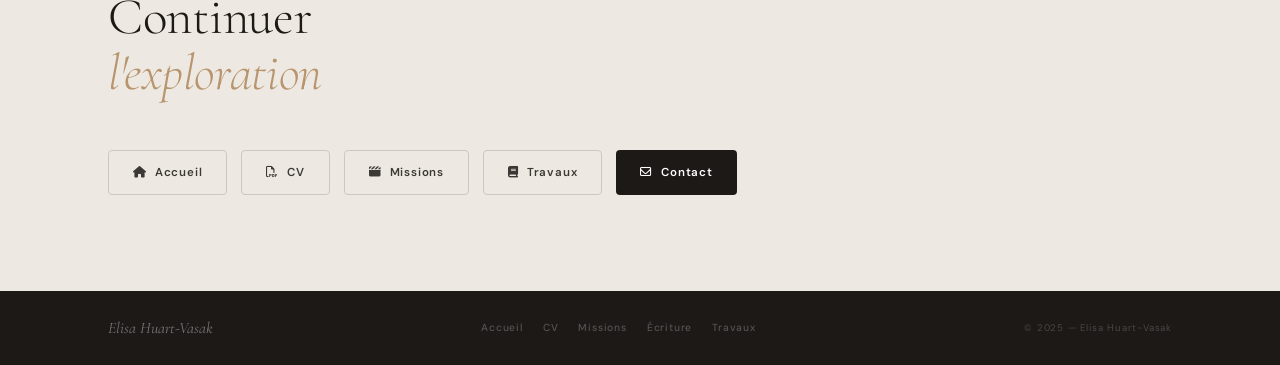
==== commit 95ac3500: "Update creation.html" ====
--- a/creation.html
+++ b/creation.html
@@ -152,28 +152,45 @@
     }
     .poem-block:hover .poem-visual-inner { transform:scale(1.04) }
 
+    /* Image réelle couvrant le panneau */
+    .poem-visual-img {
+      position:absolute; inset:0;
+      width:100%; height:100%;
+      object-fit:cover;
+      object-position:center top;
+      display:block;
+      z-index:1;
+      transition:transform 1s cubic-bezier(.22,1,.36,1);
+    }
+    .poem-block:hover .poem-visual-img { transform:scale(1.04) }
+
+    /* S'assurer que num/badge/icon passent au-dessus de l'image */
+    .poem-visual-num { z-index:3 }
+    .poem-visual-badge { z-index:4 }
+    .poem-visual-icon { z-index:4 }
+
     [data-theme="aimer"] .poem-visual-inner {
-      background-image:url('../assets/poeme1.jpeg');
+      background-image:url('assets/poeme1.jpeg');
       background-color:var(--cream3);
     }
     [data-theme="alcoolisme"] .poem-visual-inner {
-      background-image:url('../assets/poeme2.jpeg');
+      background-image:url('assets/poeme2.jpeg');
       background-color:var(--cream3);
     }
     [data-theme="sauveur"] .poem-visual-inner {
-      background-image:url('../assets/poeme3.jpeg');
+      background-image:url('assets/poeme3.jpeg');
       background-color:var(--cream2);
     }
     [data-theme="fleur"] .poem-visual-inner {
-      background-image:url('../assets/poeme4.jpeg');
+      background-image:url('assets/poeme4.jpeg');
       background-color:var(--cream3);
     }
     [data-theme="reciprocite"] .poem-visual-inner {
-      background-image:url('../assets/poeme5.jpeg');
+      background-image:url('assets/poeme5.jpeg');
       background-color:var(--cream2);
     }
     [data-theme="alchimie"] .poem-visual-inner {
-      background-image:url('../assets/poeme6.jpeg');
+      background-image:url('assets/poeme6.jpeg');
       background-color:var(--cream3);
     }
 
@@ -391,7 +408,7 @@
 
   <article class="poem-block" data-theme="aimer" id="poem-aimer" data-r="scale">
     <div class="poem-visual">
-      <div class="poem-visual-inner"></div>
+      <img class="poem-visual-img" src="assets/poeme1.jpeg" alt="">
       <div class="poem-visual-num">01</div>
       <div class="poem-visual-badge">Amour</div>
       <div class="poem-visual-icon">✦</div>
@@ -430,7 +447,7 @@
 
   <article class="poem-block" data-theme="alcoolisme" id="poem-alcoolisme" data-r="scale">
     <div class="poem-visual">
-      <div class="poem-visual-inner"></div>
+      <img class="poem-visual-img" src="assets/poeme2.jpeg" alt="">
       <div class="poem-visual-num">02</div>
       <div class="poem-visual-badge">Douleur</div>
       <div class="poem-visual-icon">◌</div>
@@ -468,7 +485,7 @@
 
   <article class="poem-block" data-theme="sauveur" id="poem-sauveur" data-r="scale">
     <div class="poem-visual">
-      <div class="poem-visual-inner"></div>
+      <img class="poem-visual-img" src="assets/poeme3.jpeg" alt="">
       <div class="poem-visual-num">03</div>
       <div class="poem-visual-badge">Sacrifice</div>
       <div class="poem-visual-icon">☽</div>
@@ -503,7 +520,7 @@
 
   <article class="poem-block" data-theme="fleur" id="poem-fleur" data-r="scale">
     <div class="poem-visual">
-      <div class="poem-visual-inner"></div>
+      <img class="poem-visual-img" src="assets/poeme4.jpeg" alt="">
       <div class="poem-visual-num">04</div>
       <div class="poem-visual-badge">Connexion</div>
       <div class="poem-visual-icon">✿</div>
@@ -539,7 +556,7 @@
 
   <article class="poem-block" data-theme="reciprocite" id="poem-reciprocite" data-r="scale">
     <div class="poem-visual">
-      <div class="poem-visual-inner"></div>
+      <img class="poem-visual-img" src="assets/poeme5.jpeg" alt="">
       <div class="poem-visual-num">05</div>
       <div class="poem-visual-badge">Solitude</div>
       <div class="poem-visual-icon">◦</div>
@@ -575,7 +592,7 @@
 
   <article class="poem-block" data-theme="alchimie" id="poem-alchimie" data-r="scale">
     <div class="poem-visual">
-      <div class="poem-visual-inner"></div>
+      <img class="poem-visual-img" src="assets/poeme6.jpeg" alt="">
       <div class="poem-visual-num">06</div>
       <div class="poem-visual-badge">Rencontre</div>
       <div class="poem-visual-icon">⬡</div>
--- a/css/style.css
+++ b/css/style.css
@@ -217,8 +217,8 @@
 .hero {
   height:100%;
   display:grid;
-  /* image 55% | texte 45% */
-  grid-template-columns:55fr 45fr;
+  /* image 65% | texte 35% */
+  grid-template-columns:65fr 35fr;
   grid-template-rows:1fr;
 }
 
@@ -284,7 +284,7 @@
   display:flex;
   flex-direction:column;
   justify-content:center;
-  padding:64px 52px 0 52px;
+  padding:64px 36px 0 36px;
   gap:20px;
   position:relative;
   z-index:2;
